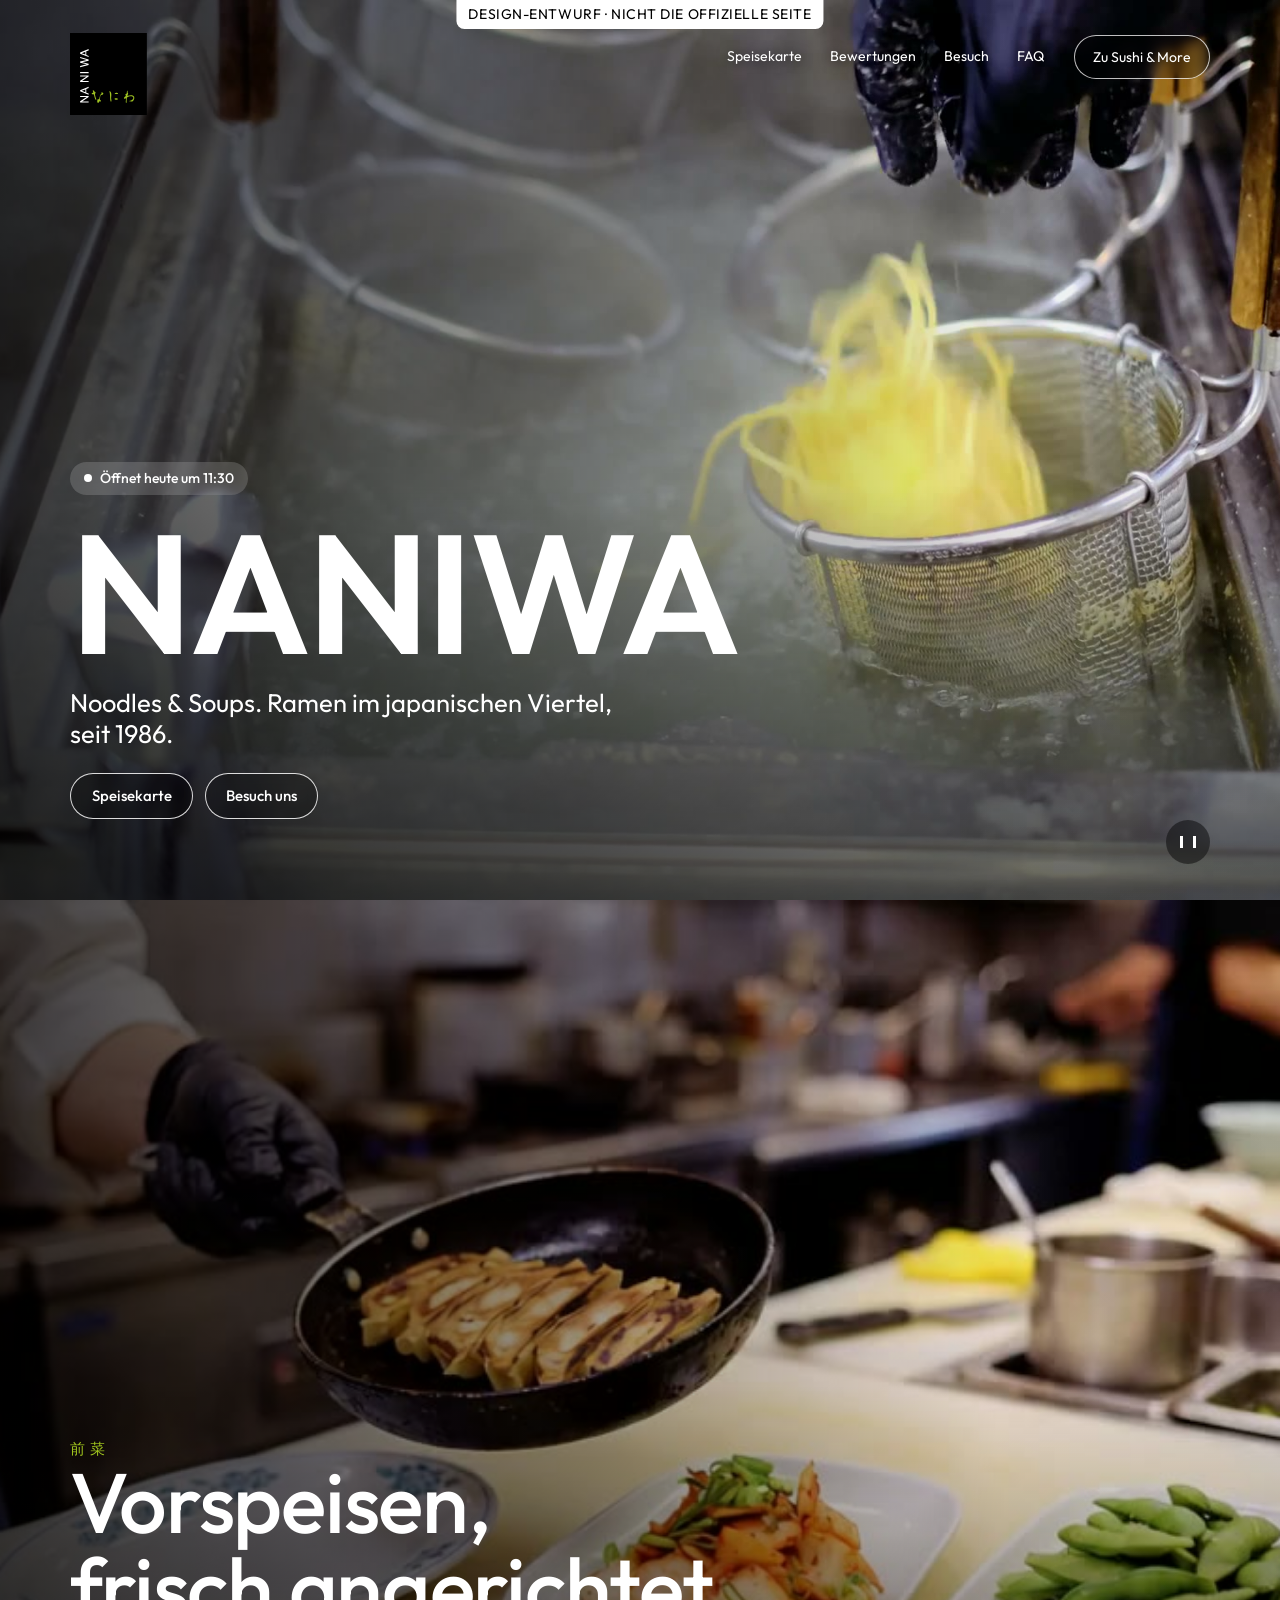
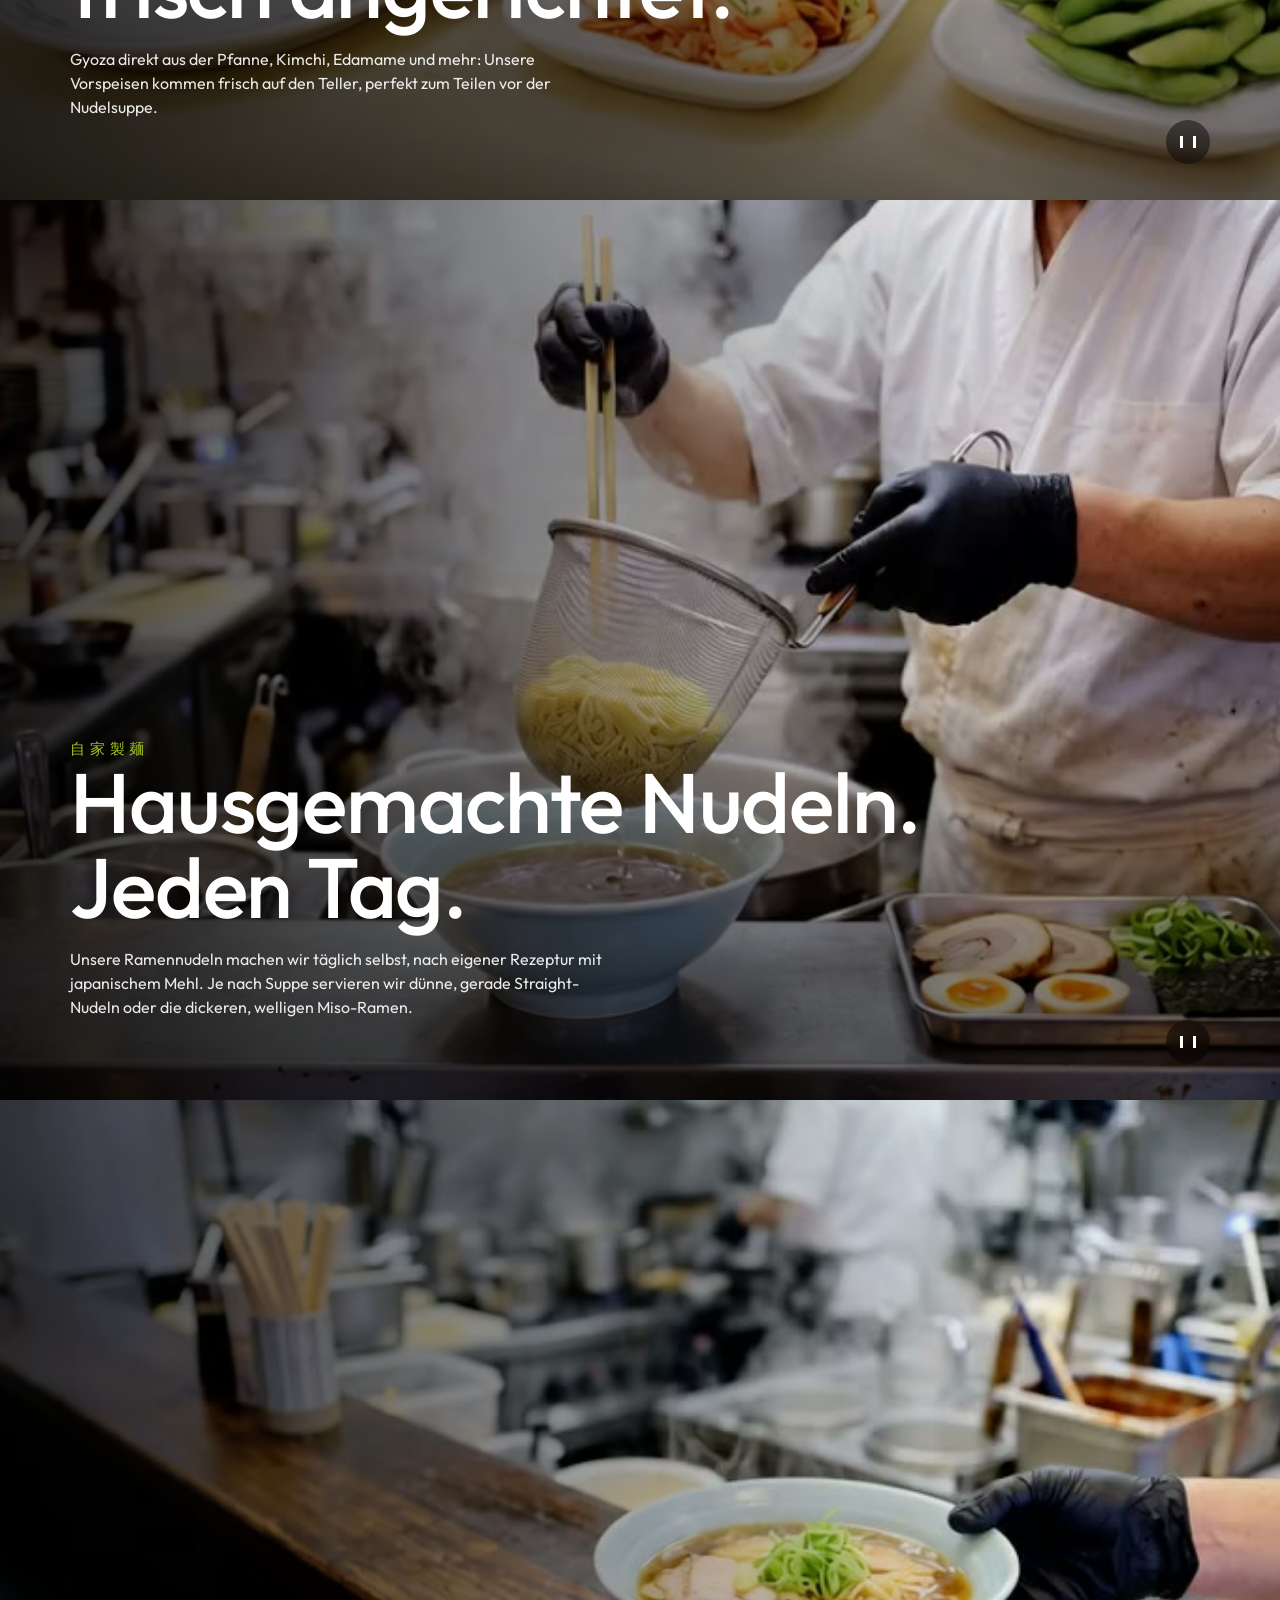
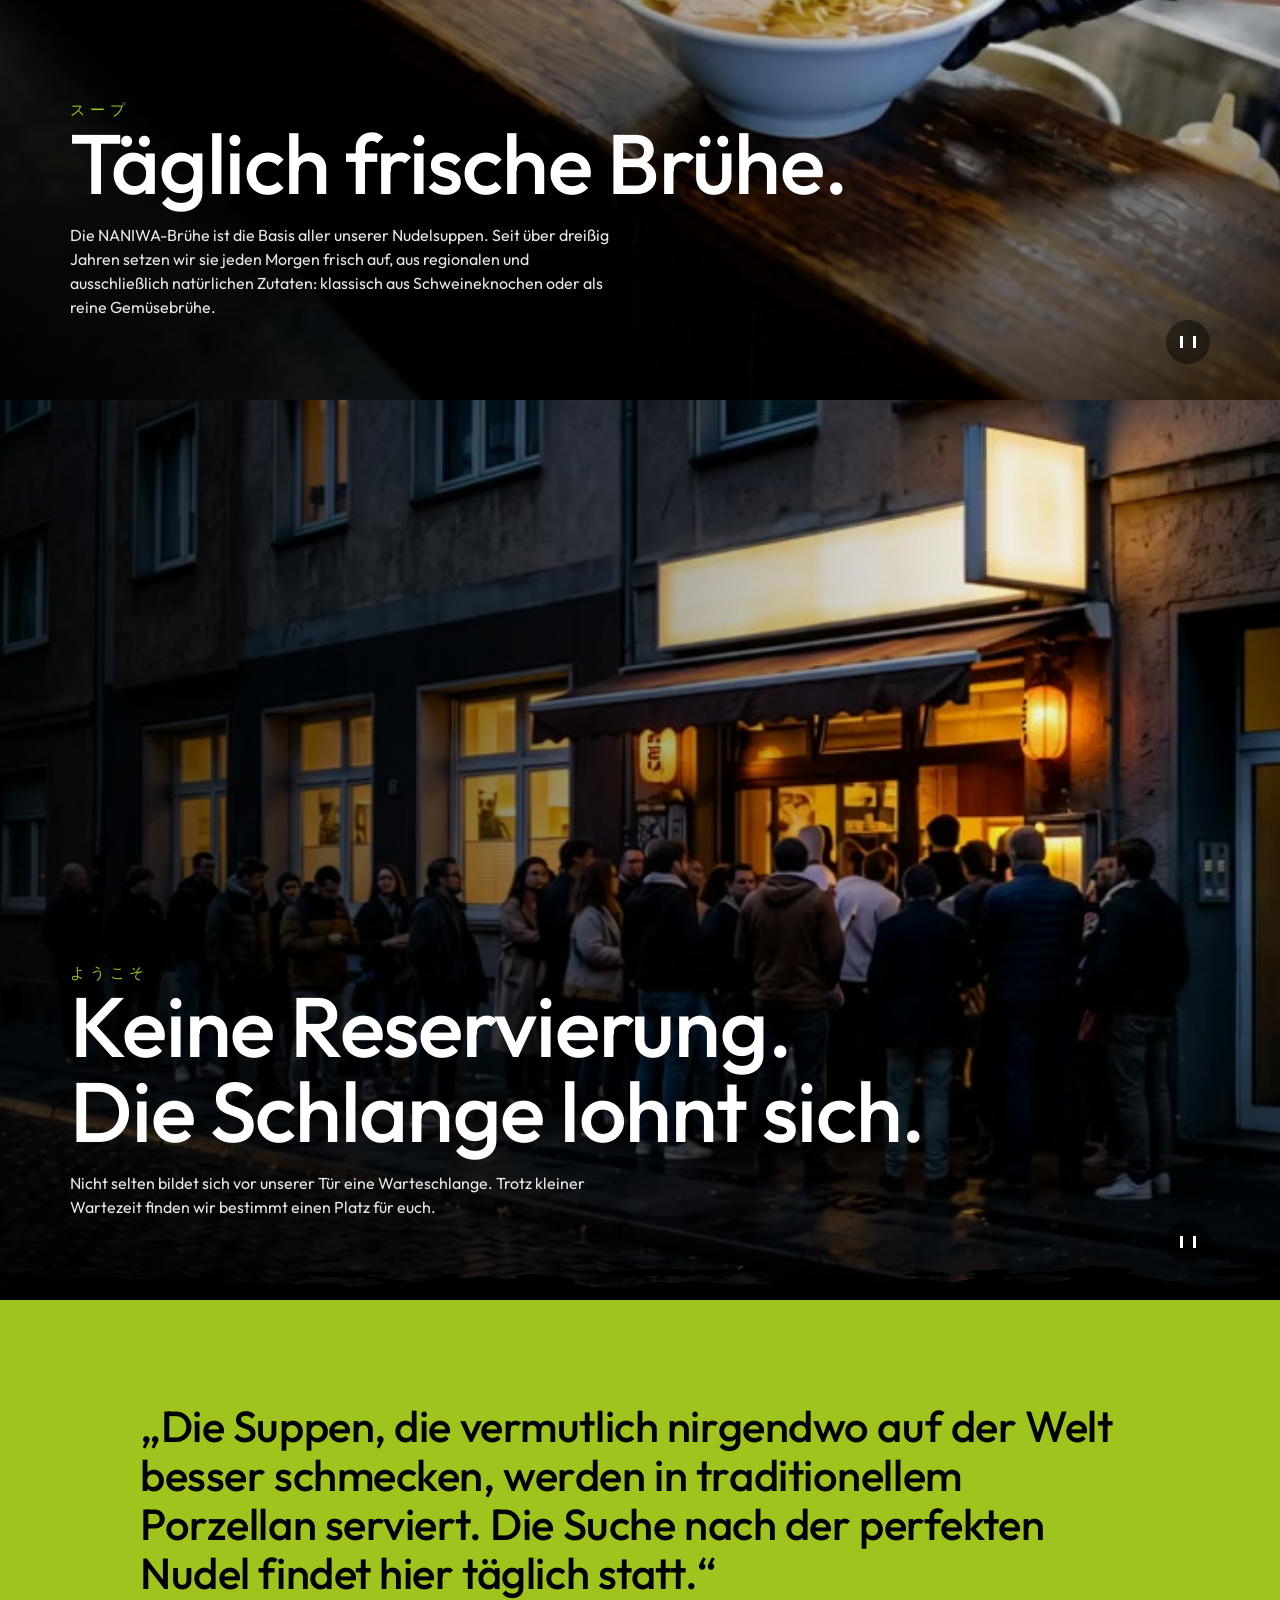
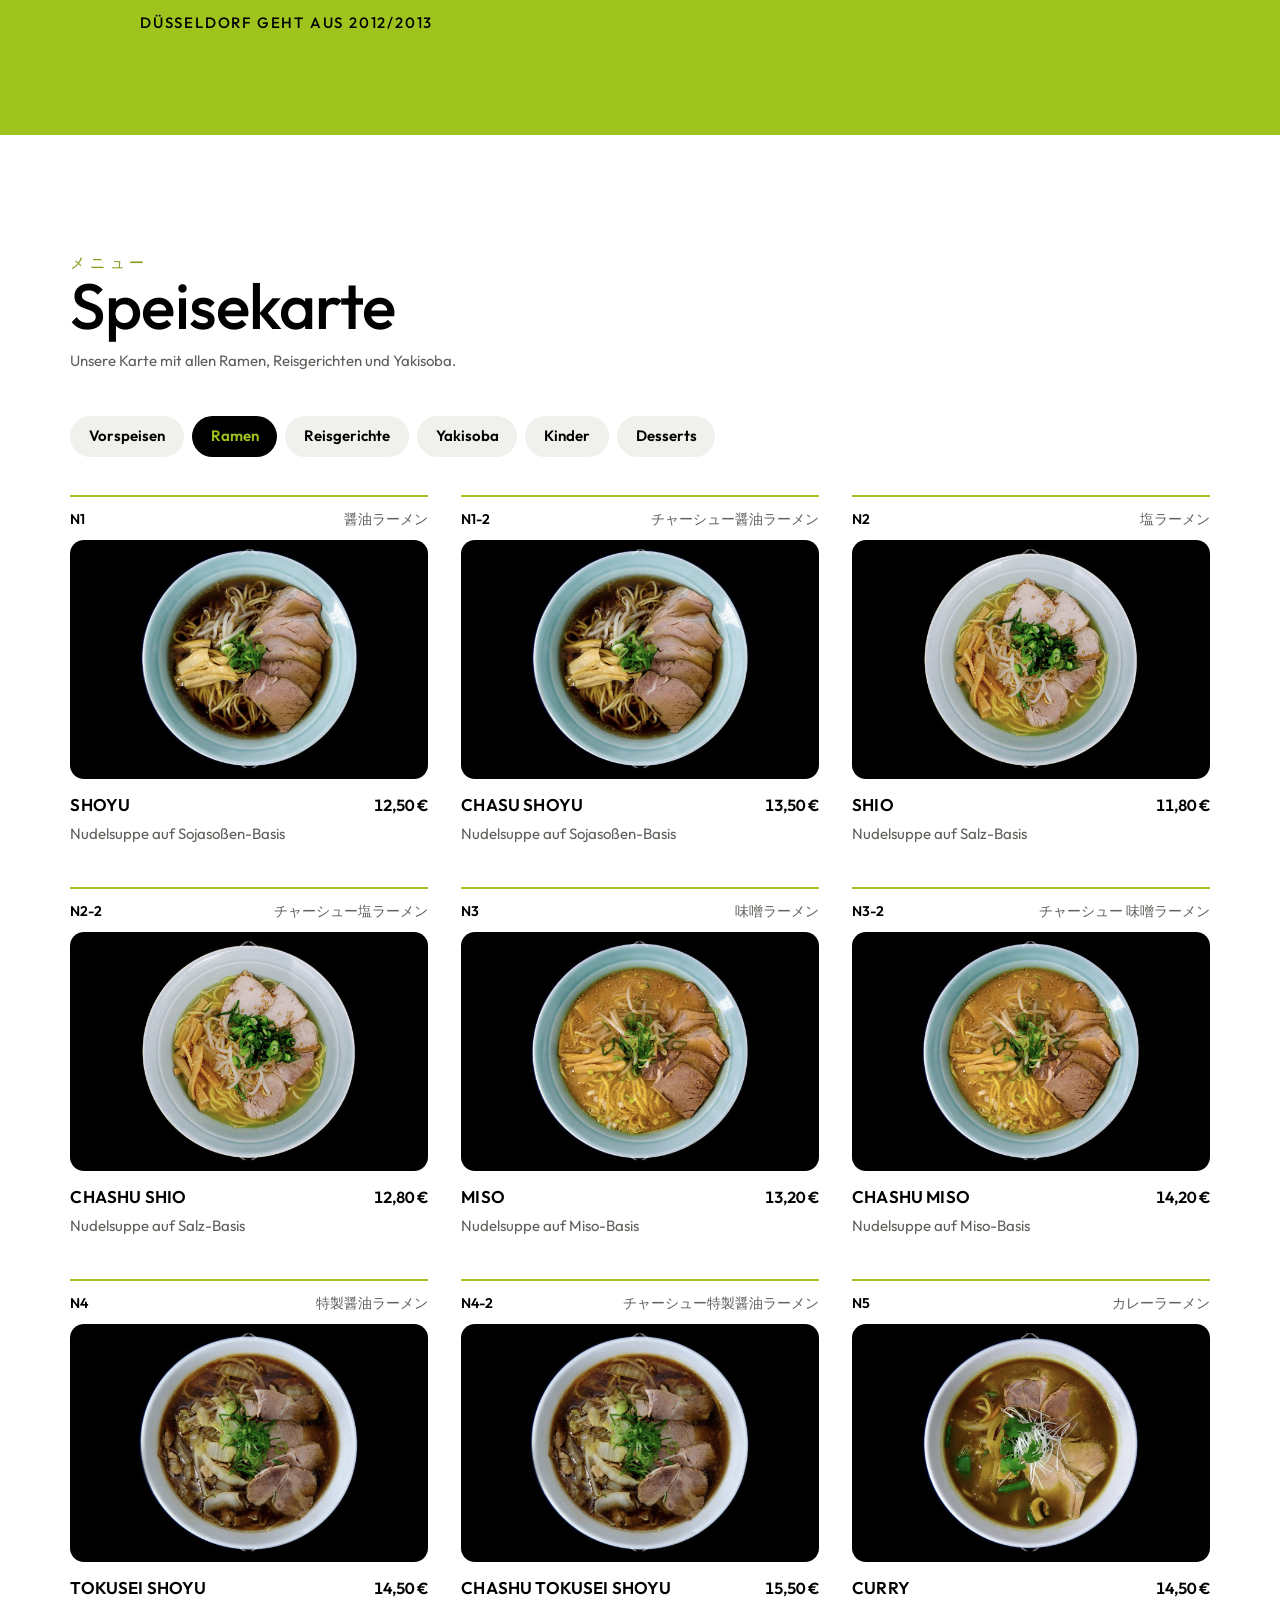
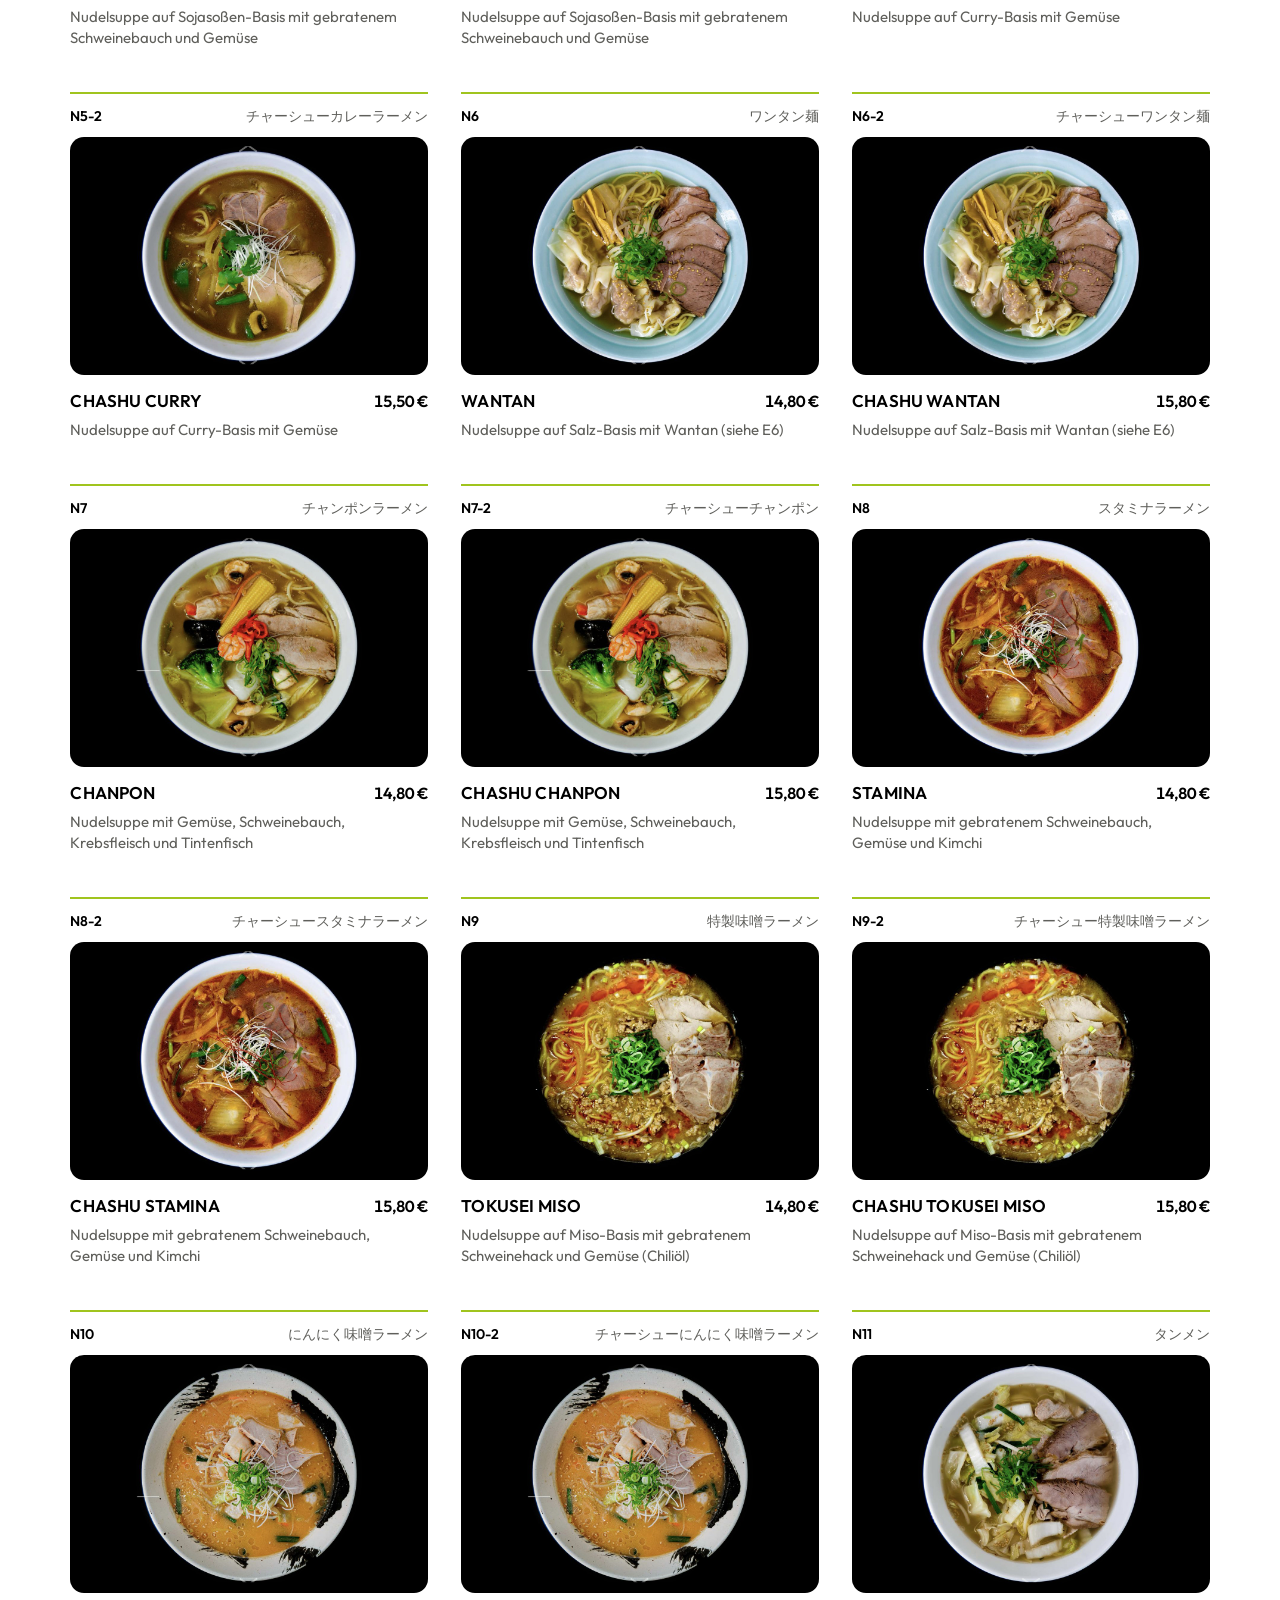
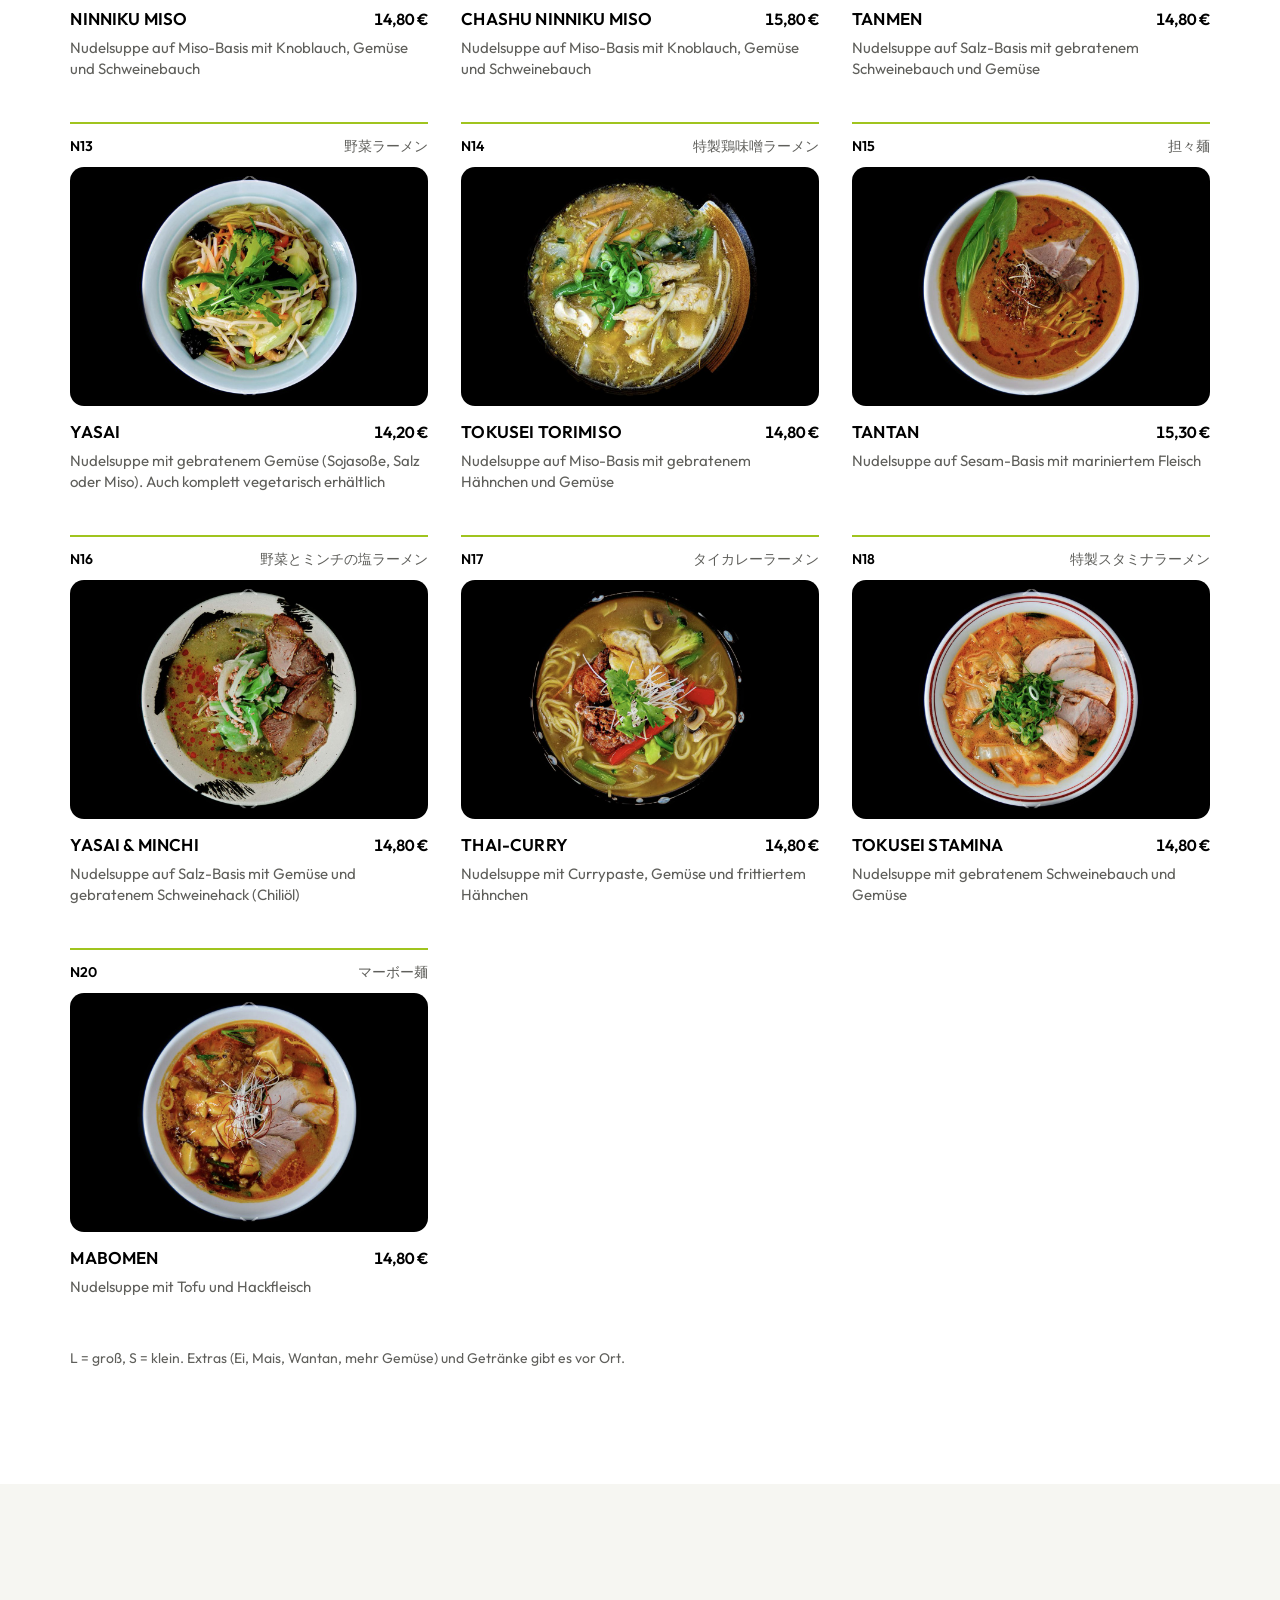
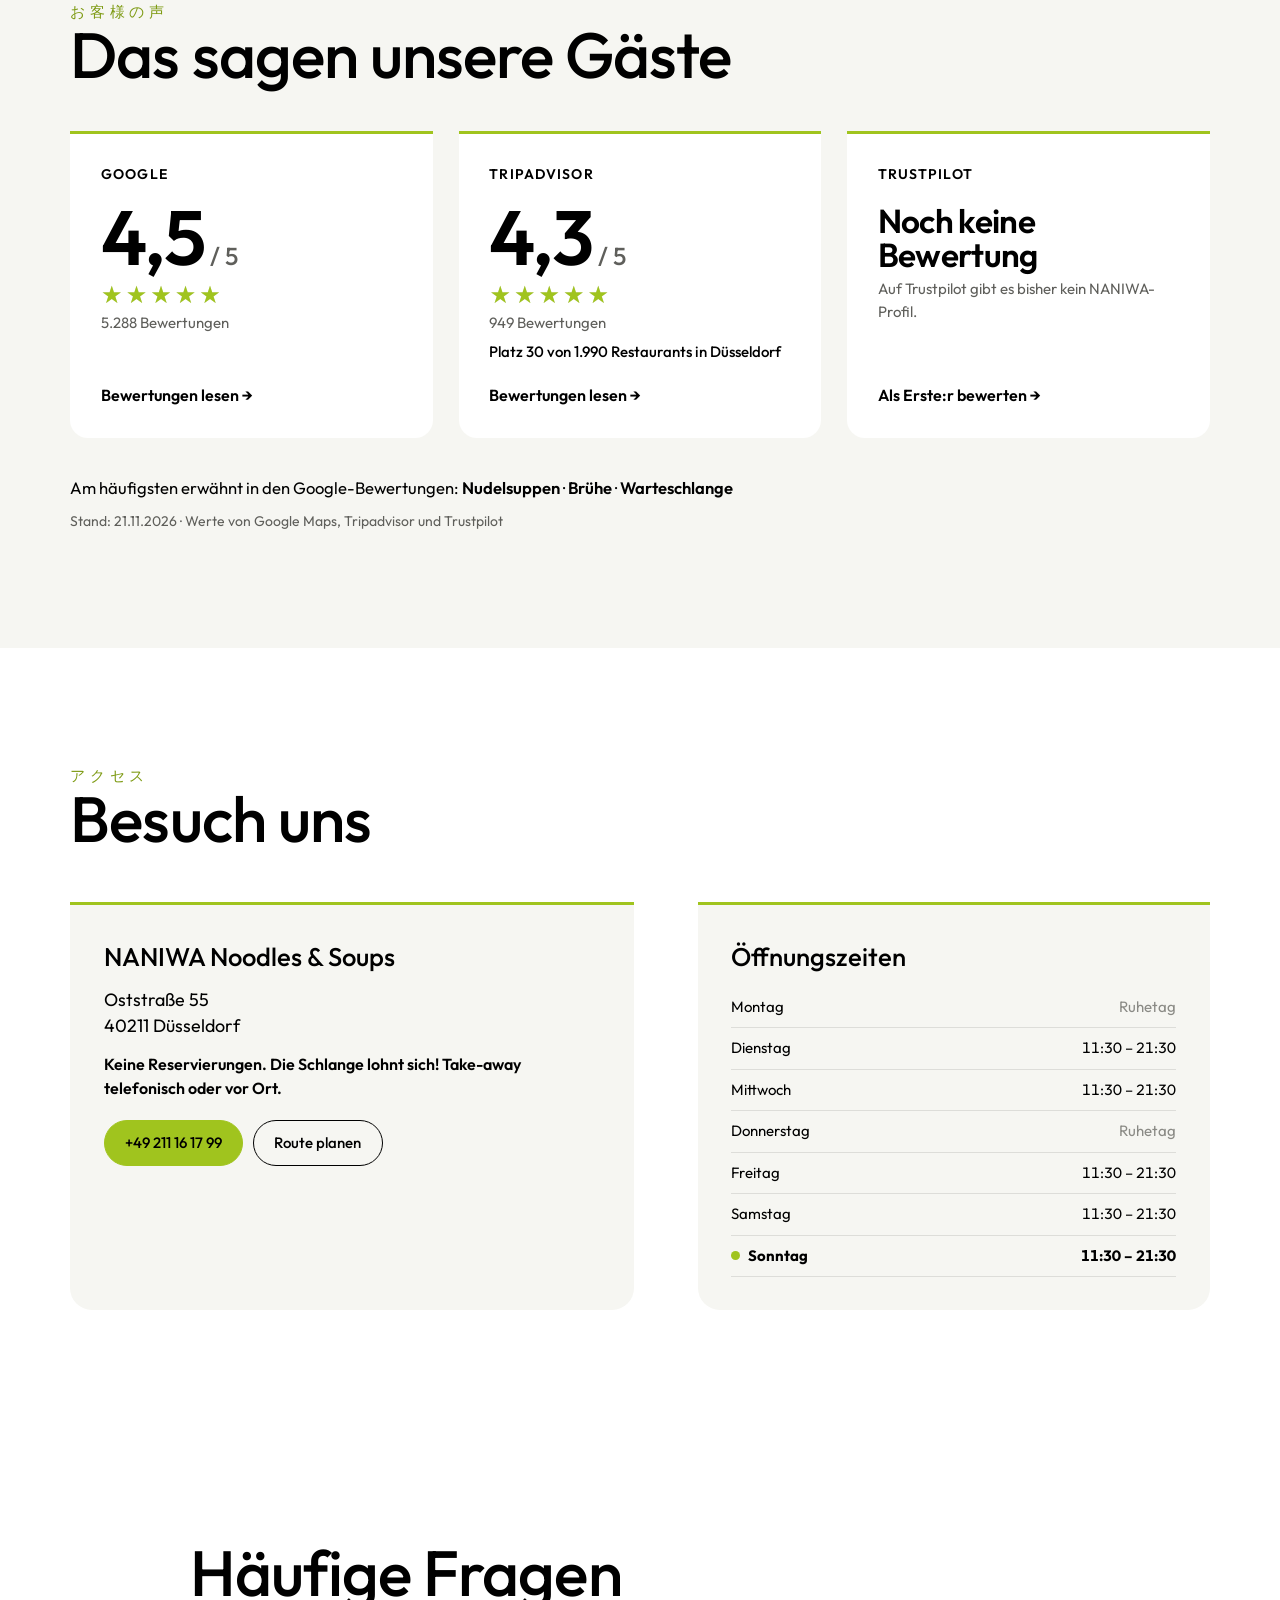
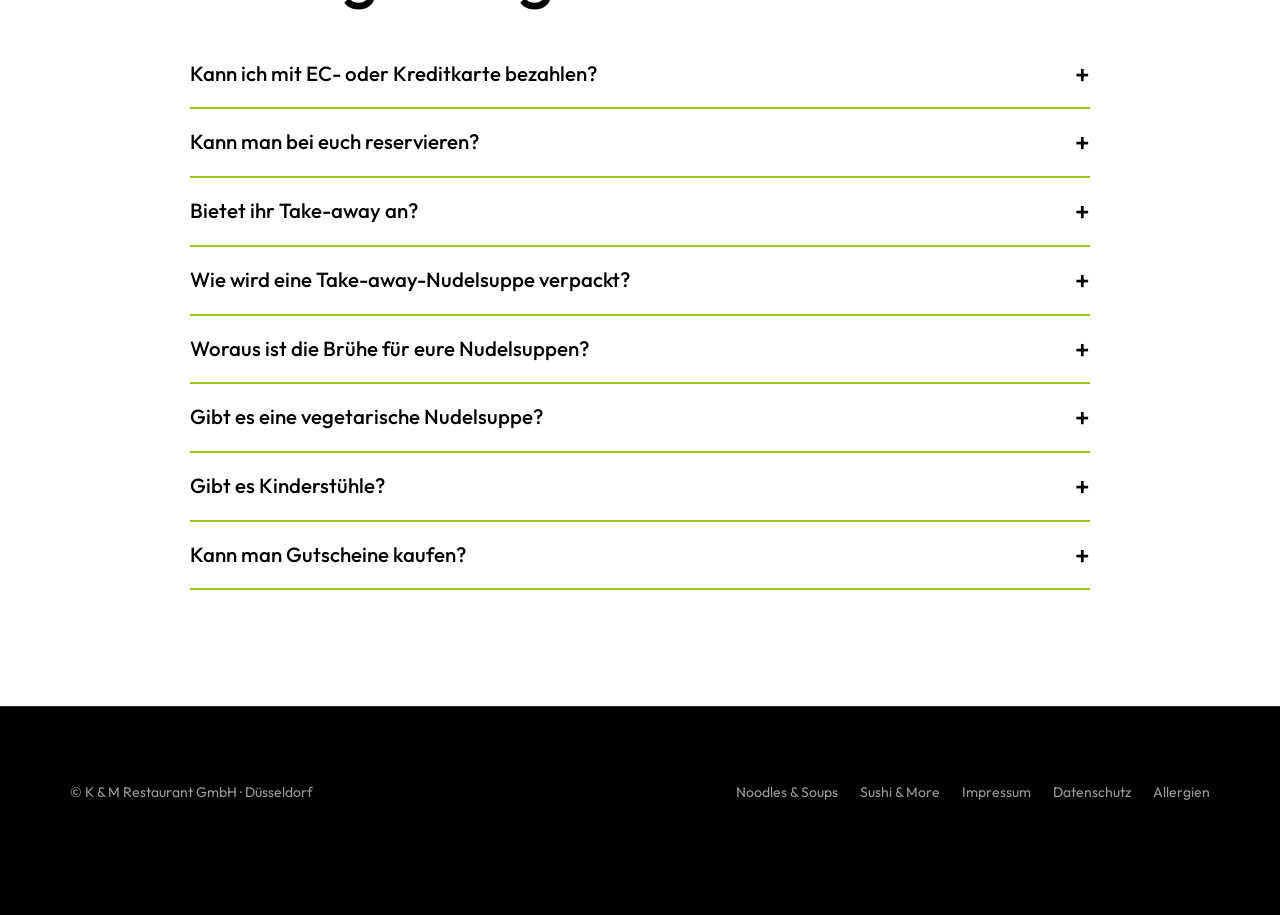
==== noodles/index.html @ 28404fde "Vorspeisen- und Schlangen-Entwurf eingebaut, V8 gestartet Co-Authored-By: Claude Opus 5.5 <noreply@a" ====
<!doctype html>
<html lang="de">
<head>
<meta charset="utf-8">
<meta name="viewport" content="width=device-width,initial-scale=1,viewport-fit=cover">
<title>NANIWA Noodles & Soups – Ramen in Düsseldorf</title>
<meta name="description" content="Hausgemachte Ramen seit 1986. Oststraße 55, Düsseldorf. Keine Reservierungen.">
<meta name="robots" content="noindex">
<meta name="theme-color" content="#000000">
<link rel="icon" href="../assets/img/naniwa-logo.svg">
<link rel="preconnect" href="https://fonts.googleapis.com">
<link rel="preconnect" href="https://fonts.gstatic.com" crossorigin>
<link href="https://fonts.googleapis.com/css2?family=Outfit:wght@400;500;600&display=swap" rel="stylesheet">
<link rel="stylesheet" href="../assets/style.css">
</head>
<body class="">
<svg width="0" height="0" style="position:absolute" aria-hidden="true"><filter id="brush" x="-5%" y="-40%" width="110%" height="180%"><feTurbulence type="fractalNoise" baseFrequency="0.012 0.09" numOctaves="3" seed="7"/><feDisplacementMap in="SourceGraphic" scale="46"/></filter></svg>
<div class="draft">Design-Entwurf · nicht die offizielle Seite</div>
<header class="top">
  <a class="logo" href="../" aria-label="NANIWA Startseite"><img src="../assets/img/naniwa-logo.svg" alt="NANIWA" width="200" height="213"></a>
  <nav class="nav" aria-label="Hauptnavigation"><a href="#karte">Speisekarte</a><a href="#bewertungen">Bewertungen</a><a href="#besuch">Besuch</a><a href="#faq">FAQ</a><a class="switch" href="../sushi/">Zu Sushi &amp; More</a></nav>
</header>
<main>
<section class="vsec ">
  <video data-bg muted loop playsinline preload="auto" autoplay poster="../assets/img/n-anrichten.jpg" src="../assets/video/n-anrichten.mp4"></video>
  <div class="txt rv"><span class="status" data-status="noodles"></span>
    <h1>NANIWA</h1>
    <p class="sub">Noodles &amp; Soups. Ramen im japanischen Viertel, seit 1986.</p>
    <div class="row"><a class="pill" href="#karte">Speisekarte</a><a class="pill" href="#besuch">Besuch uns</a></div></div>
  <button class="pause" type="button" aria-pressed="false" aria-label="Video anhalten"></button>
</section>
<section class="vsec ">
  <video data-bg muted loop playsinline preload="none" poster="../assets/img/n-vorspeisen.jpg" src="../assets/video/n-vorspeisen.mp4"></video>
  <div class="txt rv"><span class="jp" lang="ja">前菜</span>
    <h2>Vorspeisen,<br>frisch angerichtet.</h2>
    <p class="body">Gyoza direkt aus der Pfanne, Kimchi, Edamame und mehr: Unsere Vorspeisen kommen frisch auf den Teller, perfekt zum Teilen vor der Nudelsuppe.</p></div>
  <button class="pause" type="button" aria-pressed="false" aria-label="Video anhalten"></button>
</section>
<section class="vsec ">
  <video data-bg muted loop playsinline preload="none" poster="../assets/img/n-kueche.jpg" src="../assets/video/n-kueche.mp4"></video>
  <div class="txt rv"><span class="jp" lang="ja">自家製麺</span>
    <h2>Hausgemachte Nudeln.<br>Jeden Tag.</h2>
    <p class="body">Unsere Ramennudeln machen wir täglich selbst, nach eigener Rezeptur mit japanischem Mehl. Je nach Suppe servieren wir dünne, gerade Straight-Nudeln oder die dickeren, welligen Miso-Ramen.</p></div>
  <button class="pause" type="button" aria-pressed="false" aria-label="Video anhalten"></button>
</section>
<section class="vsec ">
  <video data-bg muted loop playsinline preload="none" poster="../assets/img/n-schale-v2.jpg" src="../assets/video/n-schale-v2.mp4"></video>
  <div class="txt rv"><span class="jp" lang="ja">スープ</span>
    <h2>Täglich frische Brühe.</h2>
    <p class="body">Die NANIWA-Brühe ist die Basis aller unserer Nudelsuppen. Seit über dreißig Jahren setzen wir sie jeden Morgen frisch auf, aus regionalen und ausschließlich natürlichen Zutaten: klassisch aus Schweineknochen oder als reine Gemüsebrühe.</p></div>
  <button class="pause" type="button" aria-pressed="false" aria-label="Video anhalten"></button>
</section>
<section class="vsec brush-bottom">
  <video data-bg muted loop playsinline preload="none" poster="../assets/img/n-schlange-v3.jpg" src="../assets/video/n-schlange-v3.mp4"></video>
  <div class="txt rv"><span class="jp" lang="ja">ようこそ</span>
    <h2>Keine Reservierung.<br>Die Schlange lohnt sich.</h2>
    <p class="body">Nicht selten bildet sich vor unserer Tür eine Warteschlange. Trotz kleiner Wartezeit finden wir bestimmt einen Platz für euch.</p></div>
  <button class="pause" type="button" aria-pressed="false" aria-label="Video anhalten"></button>
</section>
<section class="quote">
  <blockquote class="rv">„Die Suppen, die vermutlich nirgendwo auf der Welt besser schmecken, werden in traditionellem Porzellan serviert. Die Suche nach der perfekten Nudel findet hier täglich statt.“<cite>Düsseldorf geht aus 2012/2013</cite></blockquote>
</section>
<section class="menu" id="karte" data-menu="noodles">
  <div class="in">
    <span class="jp" lang="ja">メニュー</span>
    <h2>Speisekarte</h2>
    <p class="lead">Unsere Karte mit allen Ramen, Reisgerichten und Yakisoba.</p>
    <div class="cats" role="tablist" aria-label="Kategorien"></div>
    <div class="dishes"></div>
    <p class="note">L = groß, S = klein. Extras (Ei, Mais, Wantan, mehr Gemüse) und Getränke gibt es vor Ort.</p>
  </div>
</section>
<section class="reviews" id="bewertungen">
  <div class="in">
    <span class="jp" lang="ja">お客様の声</span>
    <h2>Das sagen unsere Gäste</h2>
    <div class="rgrid">
      <a class="rcard rv" href="https://www.google.com/maps/search/?api=1&query=Naniwa+Noodles+%26+Soups+Oststra%C3%9Fe+55+D%C3%BCsseldorf" target="_blank" rel="noopener">
        <span class="plat">Google</span>
        <span class="score">4,5<small> / 5</small></span>
        <span class="stars" style="--r:4.5" role="img" aria-label="4,5 von 5 Sternen"></span>
        <span class="cnt">5.288 Bewertungen</span>
        <span class="go">Bewertungen lesen →</span>
      </a>
      <a class="rcard rv" href="https://www.tripadvisor.de/Restaurant_Review-g187373-d3345259-Reviews-Naniwa_Noodles_Soups-Dusseldorf_North_Rhine_Westphalia.html" target="_blank" rel="noopener">
        <span class="plat">Tripadvisor</span>
        <span class="score">4,3<small> / 5</small></span>
        <span class="stars" style="--r:4.3" role="img" aria-label="4,3 von 5 Punkten"></span>
        <span class="cnt">949 Bewertungen</span><span class="rank">Platz 30 von 1.990 Restaurants in Düsseldorf</span>
        <span class="go">Bewertungen lesen →</span>
      </a>
      <a class="rcard leer rv" href="https://de.trustpilot.com/evaluate/naniwa.de" target="_blank" rel="noopener">
        <span class="plat">Trustpilot</span>
        <span class="score">Noch keine Bewertung</span>
        <span class="cnt">Auf Trustpilot gibt es bisher kein NANIWA-Profil.</span>
        <span class="go">Als Erste:r bewerten →</span>
      </a>
    </div>
    <p class="themes">Am häufigsten erwähnt in den Google-Bewertungen: <b>Nudelsuppen</b> · <b>Brühe</b> · <b>Warteschlange</b></p>
    <p class="stand">Stand: 21.11.2026 · Werte von Google Maps, Tripadvisor und Trustpilot</p>
  </div>
</section>
<section class="visit" id="besuch">
  <div class="in">
    <span class="jp" lang="ja">アクセス</span>
    <h2>Besuch uns</h2>
    <div class="grid">
      <div class="card rv">
        <h3>NANIWA Noodles &amp; Soups</h3>
        <address>Oststraße 55<br>40211 Düsseldorf</address>
        <p class="hint">Keine Reservierungen. Die Schlange lohnt sich! Take-away telefonisch oder vor Ort.</p>
        <div class="row">
          <a class="pill lime" href="tel:+49211161799">+49 211 16 17 99</a>
          <a class="pill" href="https://www.google.com/maps/dir/?api=1&destination=Naniwa+Noodles+%26+Soups+Oststra%C3%9Fe+55+40211+D%C3%BCsseldorf" target="_blank" rel="noopener">Route planen</a>
        </div>
      </div>
      <div class="card rv">
        <h3>Öffnungszeiten</h3>
        <table class="hours" data-shop="noodles"></table>
      </div>
    </div>
  </div>
</section>
<div class="bar"><a href="tel:+49211161799">Anrufen</a><a href="https://www.google.com/maps/dir/?api=1&destination=Naniwa+Noodles+%26+Soups+Oststra%C3%9Fe+55+40211+D%C3%BCsseldorf" target="_blank" rel="noopener">Route</a></div>
<section class="faq" id="faq">
  <div class="in">
    <h2>Häufige Fragen</h2>
    <details><summary>Kann ich mit EC- oder Kreditkarte bezahlen?</summary><p>Wir akzeptieren EC, Kreditkarten und Apple Pay. American Express können wir leider nicht annehmen.</p></details>
    <details><summary>Kann man bei euch reservieren?</summary><p>Leider nehmen wir keine Reservierungen an. Trotz kleiner Wartezeiten vor unserem Lokal finden wir bestimmt einen Platz für euch.</p></details>
    <details><summary>Bietet ihr Take-away an?</summary><p>Ja. Bestellt telefonisch unter 0211 16 17 99 oder direkt vor Ort zum Mitnehmen.</p></details>
    <details><summary>Wie wird eine Take-away-Nudelsuppe verpackt?</summary><p>Nudeln und Suppe verpacken wir getrennt voneinander. So haben die Nudeln beim Essen die perfekte Konsistenz.</p></details>
    <details><summary>Woraus ist die Brühe für eure Nudelsuppen?</summary><p>Unsere Ramen-Suppe besteht hauptsächlich aus Schwein und verschiedenem Gemüse.</p></details>
    <details><summary>Gibt es eine vegetarische Nudelsuppe?</summary><p>Ja, wir haben auch eine Nudelsuppe mit Gemüsebrühe.</p></details>
    <details><summary>Gibt es Kinderstühle?</summary><p>Wir haben einige Kinderstühle. Sprecht uns bitte vor Ort an.</p></details>
    <details><summary>Kann man Gutscheine kaufen?</summary><p>Nein, leider bieten wir keine Gutscheine an.</p></details>
  </div>
</section>
</main>
<footer>
  <span>© K &amp; M Restaurant GmbH · Düsseldorf</span>
  <nav aria-label="Fußnavigation">
    <a href="../noodles/">Noodles &amp; Soups</a><a href="../sushi/">Sushi &amp; More</a>
    <a href="https://naniwa.de/impressum">Impressum</a><a href="https://naniwa.de/datenschutzerklaerung">Datenschutz</a>
    <a href="https://sushi.naniwa.de/allergien">Allergien</a>
  </nav>
</footer>
<script src="../assets/menu-data.js"></script>
<script src="../assets/app.js"></script>
</body>
</html>
---- assets/style.css ----
:root{
  --black:#000; --ink:#0b0b0b; --white:#fff; --lime:#a0c41e; --cream:#f7e8df; --grey:#9a9a96;
  --pad:clamp(20px,5.5vw,84px);
  --display:"Outfit",system-ui,sans-serif;
}
*{box-sizing:border-box;margin:0;padding:0}
html{scroll-behavior:smooth;-webkit-text-size-adjust:100%}
section[id]{scroll-margin-top:24px}
body{background:var(--black);color:var(--white);font-family:var(--display);font-weight:400;line-height:1.5;overflow-x:hidden}
a{color:inherit;text-decoration:none}
img,video{display:block;max-width:100%}
button{font:inherit;color:inherit;background:none;border:0;cursor:pointer}
:focus-visible{outline:2px solid var(--lime);outline-offset:3px}

/* Entwurf-Hinweis */
.draft{position:fixed;z-index:60;top:0;left:50%;transform:translateX(-50%);background:var(--white);color:#000;font-size:14px;letter-spacing:.04em;text-transform:uppercase;padding:4px 12px;border-radius:0 0 8px 8px;white-space:nowrap}

/* Kopf */
.top{position:fixed;z-index:50;inset:0 0 auto 0;display:flex;align-items:flex-start;justify-content:space-between;padding:clamp(16px,2.6vw,36px) var(--pad);pointer-events:none}
.top>*{pointer-events:auto}
.logo img{width:clamp(54px,6vw,84px);height:auto}
.nav{display:flex;gap:clamp(14px,2.2vw,34px);align-items:center;font-size:clamp(14px,1.1vw,17px);padding-top:2px;text-shadow:0 1px 12px rgba(0,0,0,.7)}
.nav a{display:inline-flex;align-items:center;min-height:44px;padding:0;border-bottom:2px solid transparent;transition:border-color .2s}
.nav a:hover,.nav a[aria-current]{border-color:var(--lime)}
.nav .switch{border:1.5px solid rgba(255,255,255,.75);border-radius:999px;padding:0 18px;backdrop-filter:blur(6px);background:rgba(0,0,0,.25)}
.nav .switch:hover{background:var(--white);color:#000;border-color:var(--white)}
.nav a,.nav .switch{transition:color .25s,border-color .25s,background .25s}
.hell .nav{color:#000;text-shadow:none}
.hell .nav .switch{border-color:#000;background:rgba(255,255,255,.85)}
.hell .nav .switch:hover{background:#000;color:#fff;border-color:#000}

/* Pillen */
.pill{display:inline-flex;align-items:center;gap:8px;border-radius:999px;padding:.72em 1.35em;font-size:clamp(15px,1.15vw,18px);font-weight:500;border:1.5px solid rgba(255,255,255,.85);background:rgba(0,0,0,.28);backdrop-filter:blur(6px);transition:background .2s,color .2s,border-color .2s,transform .2s}
.pill:hover{background:var(--white);color:#000;border-color:var(--white)}
.pill.lime{background:var(--lime);border-color:var(--lime);color:#000}
.pill.lime:hover{background:var(--white);border-color:var(--white)}
.status{display:inline-flex;align-items:center;gap:8px;border-radius:999px;padding:.42em 1em;font-size:clamp(14px,1vw,15px);font-weight:500;background:var(--lime);color:#000}
.status.zu{background:rgba(255,255,255,.16);color:var(--white);backdrop-filter:blur(6px)}
.status::before{content:"";width:8px;height:8px;border-radius:50%;background:currentColor}

/* Video-Sektion */
.vsec{position:relative;min-height:100svh;display:flex;align-items:flex-end;padding:clamp(110px,14vh,170px) var(--pad) clamp(56px,9vh,104px);overflow:hidden;isolation:isolate}
.vsec video,.vsec .still{position:absolute;inset:0;width:100%;height:100%;object-fit:cover;z-index:-2}
.vsec::before{content:"";position:absolute;inset:0;z-index:-1;background:linear-gradient(90deg,rgba(0,0,0,.72) 0%,rgba(0,0,0,.38) 46%,rgba(0,0,0,.05) 78%),linear-gradient(0deg,rgba(0,0,0,.6) 0%,rgba(0,0,0,0) 46%)}
.vsec .txt{max-width:min(900px,92%)}
.vsec h1{font-size:clamp(64px,13.2vw,220px);font-weight:600;line-height:.88;letter-spacing:-.02em;margin:.14em 0 .12em}
.vsec h2{font-size:clamp(40px,6.6vw,112px);font-weight:500;line-height:1;letter-spacing:-.015em}
.vsec p.sub{font-size:clamp(18px,2vw,30px);line-height:1.22;max-width:22em;margin-top:.5em}
.vsec p.body{font-size:clamp(16px,1.25vw,20px);max-width:34em;margin-top:1.1em;color:rgba(255,255,255,.9)}
.vsec .row{display:flex;flex-wrap:wrap;gap:12px;margin-top:clamp(18px,2.6vh,30px)}
.jp{font-size:clamp(14px,1.2vw,19px);letter-spacing:.3em;color:var(--lime);font-weight:500}
.pause{position:absolute;right:var(--pad);bottom:clamp(22px,4vh,40px);width:44px;height:44px;border-radius:50%;background:rgba(0,0,0,.45);backdrop-filter:blur(6px);display:grid;place-items:center}
.pause::before{content:"";width:10px;height:12px;border-left:3px solid #fff;border-right:3px solid #fff}
.pause[aria-pressed=true]::before{width:0;height:0;border:7px solid transparent;border-left:11px solid #fff;border-right:0;margin-left:3px}
.brush-top::after,.brush-bottom::after{content:"";position:absolute;left:-2%;right:-2%;height:clamp(26px,5vw,70px);background:var(--black);z-index:0;filter:url(#brush)}
.brush-bottom::after{bottom:clamp(-44px,-3.2vw,-18px)}
.brush-top::after{top:clamp(-44px,-3.2vw,-18px)}

/* Startseite: Auswahl */
.choose{position:relative;min-height:100svh;display:grid;grid-template-columns:1fr 1fr;isolation:isolate}
.choose .side{position:relative;display:flex;flex-direction:column;justify-content:flex-end;padding:clamp(120px,16vh,180px) clamp(20px,4vw,64px) clamp(40px,8vh,90px);overflow:hidden;min-height:100svh;transition:flex .5s}
.choose .side video{position:absolute;inset:0;width:100%;height:100%;object-fit:cover;z-index:-2;transform:scale(1.02);transition:transform 1.2s cubic-bezier(.2,.7,.2,1),filter .5s}
.choose .side::before{content:"";position:absolute;inset:0;z-index:-1;background:linear-gradient(0deg,rgba(0,0,0,.82) 0%,rgba(0,0,0,.2) 55%,rgba(0,0,0,.45) 100%);transition:background .4s}
.choose .side:hover video,.choose .side:focus-visible video{transform:scale(1.08)}
.choose:hover .side:not(:hover) video{filter:brightness(.55) saturate(.7)}
.choose .side h2{font-size:clamp(38px,5.4vw,96px);font-weight:600;line-height:.95;letter-spacing:-.015em;margin:.25em 0 .2em}
.choose .side p{font-size:clamp(15px,1.25vw,20px);max-width:24em;color:rgba(255,255,255,.9)}
.choose .side .row{display:flex;flex-wrap:wrap;gap:10px;align-items:center;margin-top:20px}
.choose .side+.side{border-left:1px solid rgba(255,255,255,.14)}
.brandline{position:absolute;z-index:5;top:clamp(92px,13vh,150px);left:0;right:0;text-align:center;pointer-events:none;padding:0 16px}
.brandline h1{font-size:clamp(46px,9.5vw,168px);font-weight:600;letter-spacing:-.02em;line-height:.9;text-shadow:0 2px 40px rgba(0,0,0,.55)}
.brandline p{font-size:clamp(15px,1.5vw,24px);margin-top:.5em;text-shadow:0 1px 16px rgba(0,0,0,.8)}

/* Helle Inhaltsbereiche in der NANIWA-CI: Weiß, Schwarz, Limette */
.menu,.visit,.faq,.reviews{position:relative;background:var(--white);color:#000;padding:clamp(70px,9vw,140px) var(--pad)}
.menu .jp,.visit .jp,.faq .jp,.reviews .jp{color:#7d9a12}
.menu h2,.visit h2,.faq h2,.reviews h2{font-size:clamp(36px,5vw,84px);font-weight:500;letter-spacing:-.015em;line-height:1}
.lead{color:#5f5f5b;margin-top:12px;font-size:clamp(15px,1.15vw,18px);max-width:40em}

/* Speisekarte: große Fotokarten wie auf naniwa.de */
.menu .in{max-width:1280px;margin:0 auto}
.cats{display:flex;flex-wrap:wrap;gap:8px;margin:clamp(26px,3.4vw,44px) 0 clamp(26px,3vw,40px)}
.cats button{border-radius:999px;padding:.62em 1.25em;font-size:15px;font-weight:600;background:#f0f0ec;color:#000;transition:background .2s,color .2s}
.cats button:hover{background:#e2e2dc}
.cats button[aria-selected=true]{background:#000;color:var(--lime)}
.dishes{display:grid;grid-template-columns:repeat(auto-fill,minmax(min(100%,320px),1fr));gap:clamp(30px,3.4vw,52px) clamp(20px,2.6vw,40px)}
.dish{border-top:2px solid var(--lime);padding-top:12px;display:flex;flex-direction:column}
.dish .tp{display:flex;justify-content:space-between;gap:12px;font-size:14px;font-weight:600;margin-bottom:10px}
.dish .tp small{font-size:14px}
.dish .tp span{font-weight:400;color:#5f5f5b}
.dish .ph{width:100%;height:auto;aspect-ratio:3/2;object-fit:cover;border-radius:14px;background:#000;cursor:zoom-in;transition:transform .35s cubic-bezier(.2,.7,.2,1),box-shadow .35s}
.dish .ph:hover{transform:translateY(-3px);box-shadow:0 14px 34px rgba(0,0,0,.18)}
.dish .rw{display:flex;justify-content:space-between;align-items:baseline;gap:14px;margin-top:14px}
.dish .nm{font-size:clamp(17px,1.25vw,20px);font-weight:600;line-height:1.2;letter-spacing:.01em}
.dish .pr{white-space:nowrap;font-weight:600;font-variant-numeric:tabular-nums;font-size:clamp(16px,1.2vw,19px)}
.dish .ds{color:#5f5f5b;font-size:15px;line-height:1.4;margin-top:6px}
.menu .note{color:#5f5f5b;font-size:14px;margin-top:clamp(30px,4vw,56px)}
.zoom{position:fixed;inset:0;z-index:90;background:rgba(0,0,0,.92);display:none;place-items:center;padding:24px;cursor:zoom-out}
.zoom.on{display:grid}
.zoom img{max-width:min(94vw,1200px);max-height:80vh;border-radius:18px}
.zoom p{position:absolute;bottom:28px;left:0;right:0;text-align:center;font-size:18px;font-weight:500;color:#fff}

/* Bewertungen */
.reviews{background:#f6f6f2}
.reviews .in{max-width:1280px;margin:0 auto}
.rgrid{display:grid;grid-template-columns:repeat(auto-fit,minmax(min(100%,280px),1fr));gap:clamp(16px,2vw,28px);margin-top:clamp(28px,3.4vw,48px)}
.rcard{display:flex;flex-direction:column;gap:6px;background:#fff;border-top:3px solid var(--lime);border-radius:0 0 18px 18px;padding:clamp(22px,2.4vw,34px);transition:transform .25s,box-shadow .25s}
.rcard:hover{transform:translateY(-3px);box-shadow:0 14px 34px rgba(0,0,0,.1)}
.rcard .plat{font-size:14px;font-weight:600;letter-spacing:.08em;text-transform:uppercase}
.rcard .score{font-size:clamp(54px,6vw,88px);font-weight:600;line-height:1;letter-spacing:-.02em;margin-top:8px}
.rcard .score small{font-size:.32em;font-weight:500;color:#5f5f5b;letter-spacing:0}
.stars{--r:5;position:relative;display:inline-block;font-size:24px;letter-spacing:3px;line-height:1;color:#dcdcd5}
.stars::before{content:"★★★★★"}
.stars::after{content:"★★★★★";position:absolute;left:0;top:0;width:calc(var(--r)/5*100%);overflow:hidden;color:var(--lime);white-space:nowrap}
.rcard .cnt{color:#5f5f5b;font-size:15px}
.rcard .rank{font-size:15px;font-weight:500}
.rcard .go{margin-top:auto;padding-top:14px;font-weight:600}
.rcard.leer .score{font-size:clamp(28px,2.6vw,38px);margin-top:14px}
.reviews .themes{margin-top:clamp(24px,3vw,40px);font-size:clamp(16px,1.3vw,20px)}
.reviews .themes b{font-weight:600}
.reviews .stand{color:#5f5f5b;font-size:14px;margin-top:10px}

/* Besuch */
.visit .grid{display:grid;grid-template-columns:1.1fr 1fr;gap:clamp(28px,5vw,80px);max-width:1280px;margin:clamp(26px,4vw,56px) auto 0}
.visit .in{max-width:1280px;margin:0 auto}
.card{border-top:3px solid var(--lime);border-radius:0 0 22px 22px;padding:clamp(22px,2.6vw,38px);background:#f6f6f2}
.card h3{font-size:clamp(22px,2vw,30px);font-weight:500;margin-bottom:10px}
.card address{font-style:normal;font-size:clamp(17px,1.4vw,21px)}
.card .row{display:flex;flex-wrap:wrap;gap:10px;margin-top:20px}
.card .hint{margin-top:12px;font-weight:600}
.visit .pill{border-color:#000;background:transparent;color:#000;backdrop-filter:none}
.visit .pill:hover{background:#000;color:#fff;border-color:#000}
.visit .pill.lime{background:var(--lime);border-color:var(--lime);color:#000}
.visit .pill.lime:hover{background:#000;color:var(--lime);border-color:#000}
table.hours{width:100%;border-collapse:collapse;font-size:clamp(15px,1.15vw,18px);font-variant-numeric:tabular-nums}
table.hours td{padding:9px 0;border-bottom:1px solid rgba(0,0,0,.1)}
table.hours td:last-child{text-align:right;padding-left:14px}
table.hours tr.heute td{font-weight:700}
table.hours tr.heute td:first-child::before{content:"";display:inline-block;width:9px;height:9px;border-radius:50%;background:var(--lime);margin-right:8px;vertical-align:1px}
table.hours tr.ruhe td:last-child{color:#8a8a85}

/* FAQ */
.faq .in{max-width:900px;margin:0 auto}
.faq details{border-bottom:2px solid var(--lime);padding:6px 0}
.faq summary{cursor:pointer;padding:12px 0;align-items:center;min-height:48px;font-size:clamp(18px,1.6vw,24px);font-weight:500;list-style:none;display:flex;justify-content:space-between;gap:16px}
.faq summary::-webkit-details-marker{display:none}
.faq summary::after{content:"+";font-size:1.3em;line-height:1;transition:transform .2s}
.faq details[open] summary::after{transform:rotate(45deg)}
.faq details p{margin-top:10px;max-width:42em;font-size:clamp(16px,1.2vw,18px);color:#333}
.faq h2{margin-bottom:clamp(18px,3vw,36px)}

/* Zitat: Limette */
.quote{background:var(--lime);color:#000;padding:clamp(60px,8vw,120px) var(--pad);position:relative}
.quote blockquote{max-width:1000px;margin:0 auto;font-size:clamp(24px,3.4vw,54px);line-height:1.12;font-weight:500;letter-spacing:-.01em}
.quote cite{display:block;margin-top:18px;font-style:normal;font-size:15px;letter-spacing:.12em;text-transform:uppercase}

/* Fuß */
footer{background:var(--black);padding:clamp(40px,5vw,70px) var(--pad) clamp(100px,10vw,70px);border-top:1px solid rgba(255,255,255,.14);display:flex;flex-wrap:wrap;gap:20px 40px;justify-content:space-between;align-items:center;color:var(--grey);font-size:14px}
footer nav{display:flex;flex-wrap:wrap;gap:0 22px}
footer nav a{display:inline-flex;align-items:center;min-height:44px}
footer a:hover{color:var(--white)}

/* Handy-Leiste */
.bar{display:none}

/* Einblenden */
.rv{opacity:0;transform:translateY(22px);transition:opacity .8s cubic-bezier(.2,.7,.2,1),transform .8s cubic-bezier(.2,.7,.2,1)}
.rv.vis{opacity:1;transform:none}

@media (max-width:820px){
  .nav a:not(.switch){display:none}
  .home .nav{display:none}
  .nav .switch{font-size:14px;padding:12px 16px}
  .draft{position:absolute;left:0;right:0;transform:none;border-radius:0;text-align:center;font-size:14px;text-transform:none;letter-spacing:0;padding:5px 12px;white-space:normal}
  .top{padding-top:44px}
  .choose{grid-template-columns:1fr}
  .choose .side{min-height:50svh;padding-top:40px;padding-bottom:34px}
  .choose .side:first-child{padding-top:230px;min-height:58svh}
  .choose .side+.side{border-left:0;border-top:1px solid rgba(255,255,255,.14);padding-bottom:110px}
  .brandline{top:96px}
  .visit .grid{grid-template-columns:1fr}
  .vsec::before{background:linear-gradient(0deg,rgba(0,0,0,.82) 0%,rgba(0,0,0,.25) 60%,rgba(0,0,0,.35) 100%)}
  .vsec{padding-bottom:120px}
  .pause{bottom:96px}
  .bar{display:grid;grid-template-columns:1fr 1fr;gap:10px;position:fixed;z-index:55;left:0;right:0;bottom:0;padding:12px 16px calc(12px + env(safe-area-inset-bottom));background:linear-gradient(0deg,rgba(0,0,0,.92),rgba(0,0,0,0))}
  .bar a{justify-content:center;text-align:center;background:var(--lime);color:#000;border-radius:999px;padding:.85em 1em;font-weight:600}
}
@media (prefers-reduced-motion:reduce){
  html{scroll-behavior:auto}
  .rv{opacity:1;transform:none;transition:none}
  .choose .side video{transition:none}
}
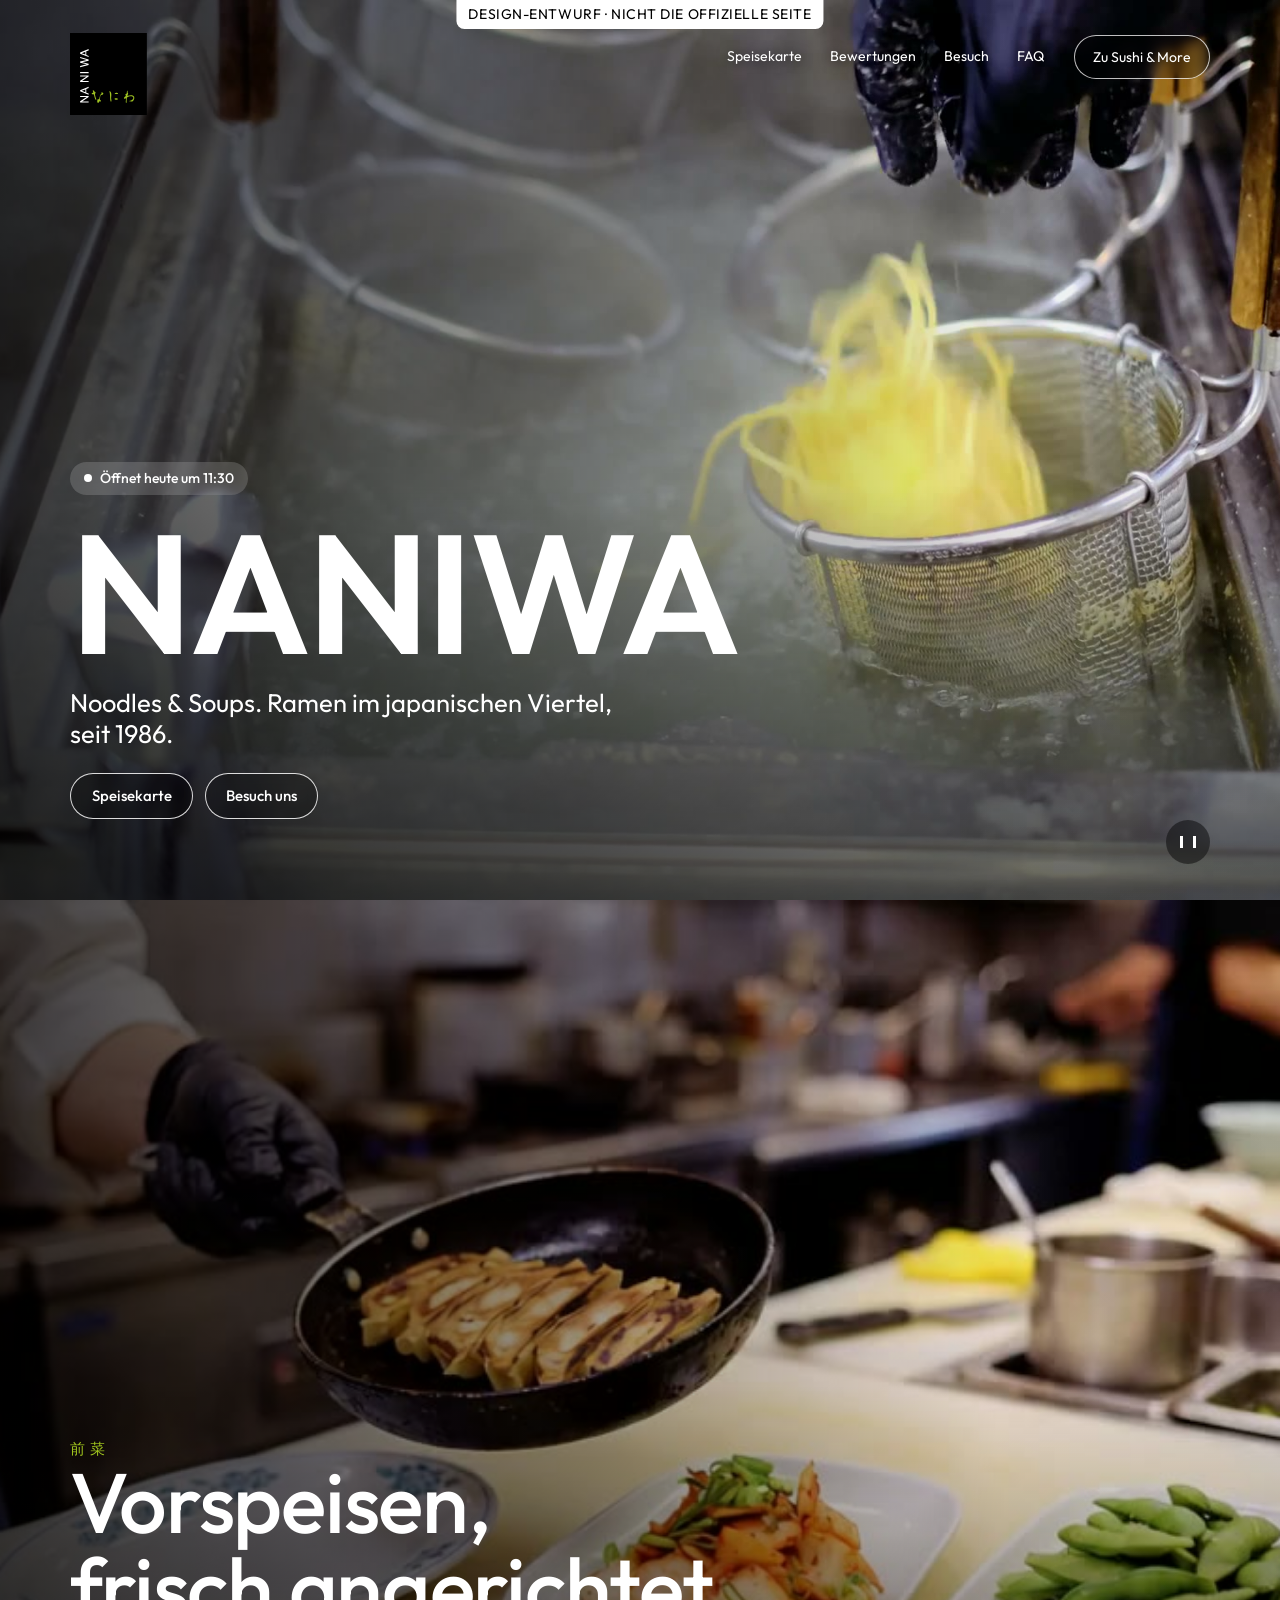
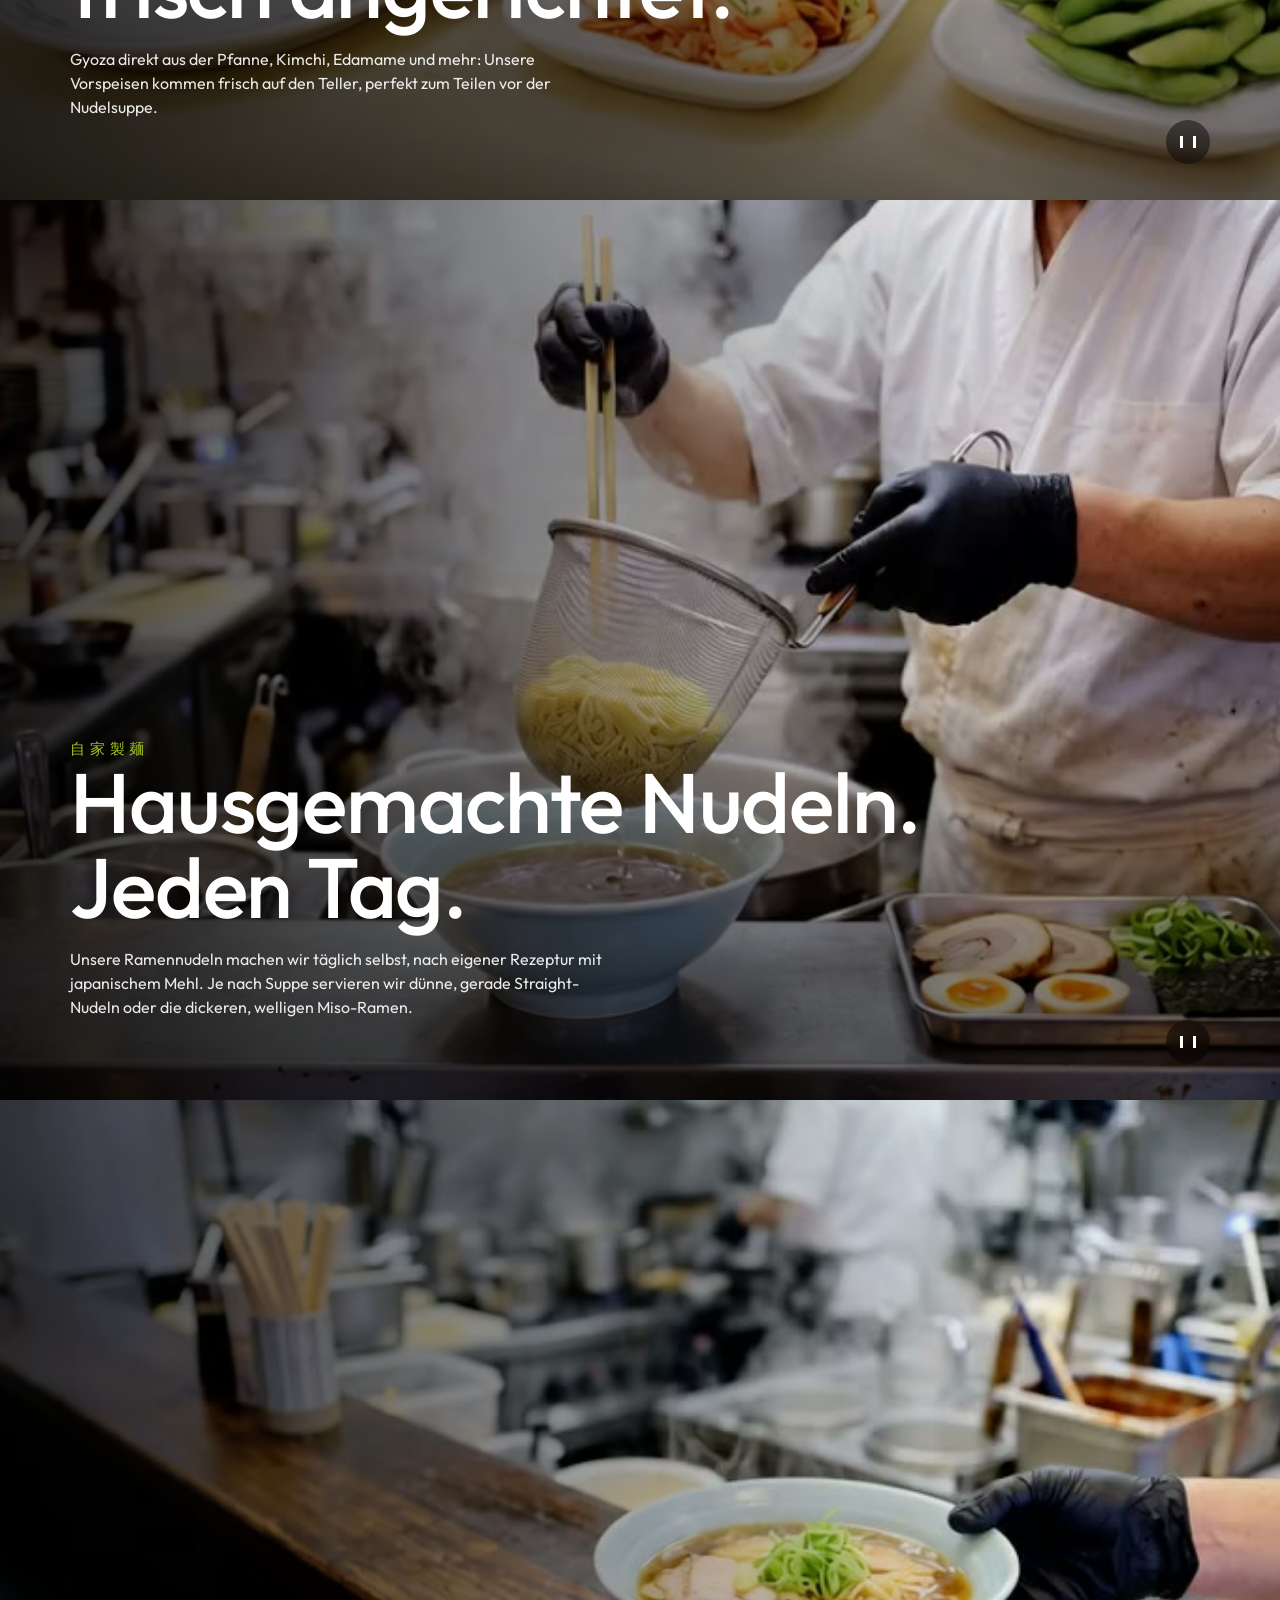
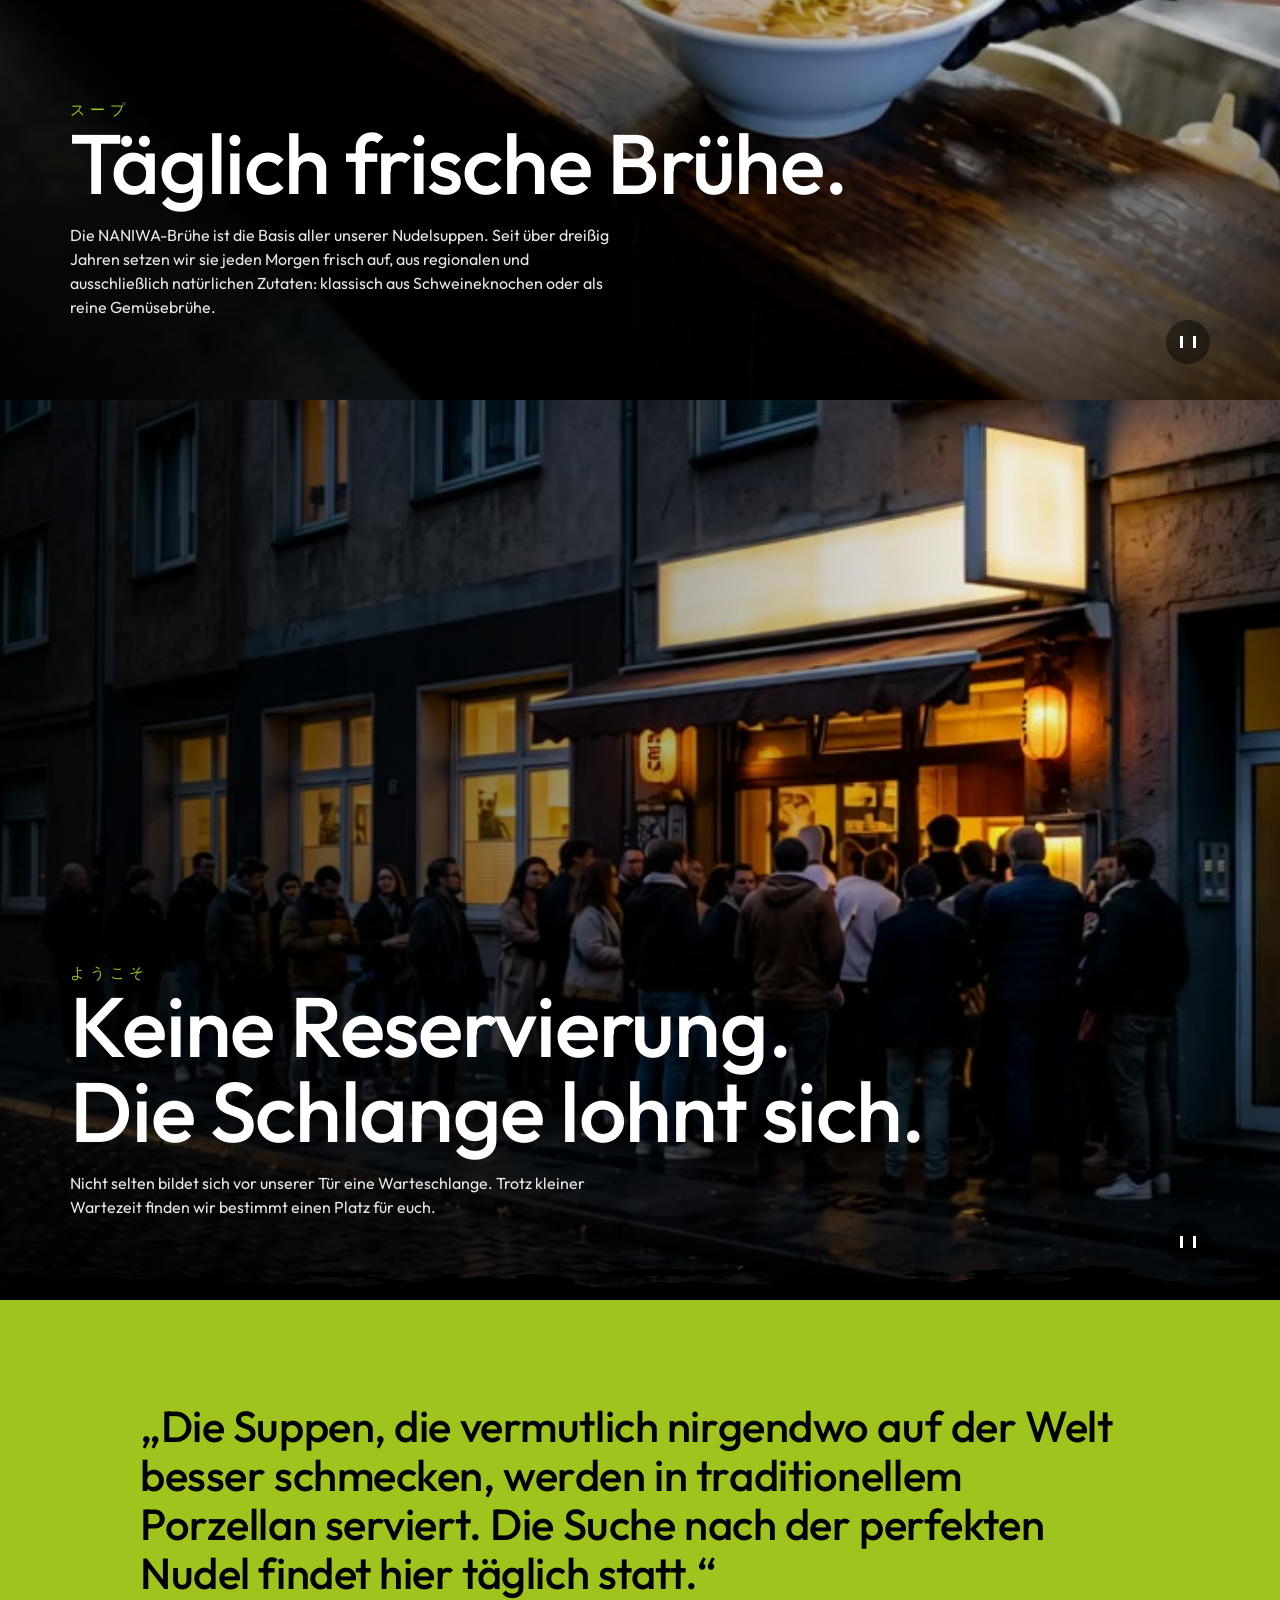
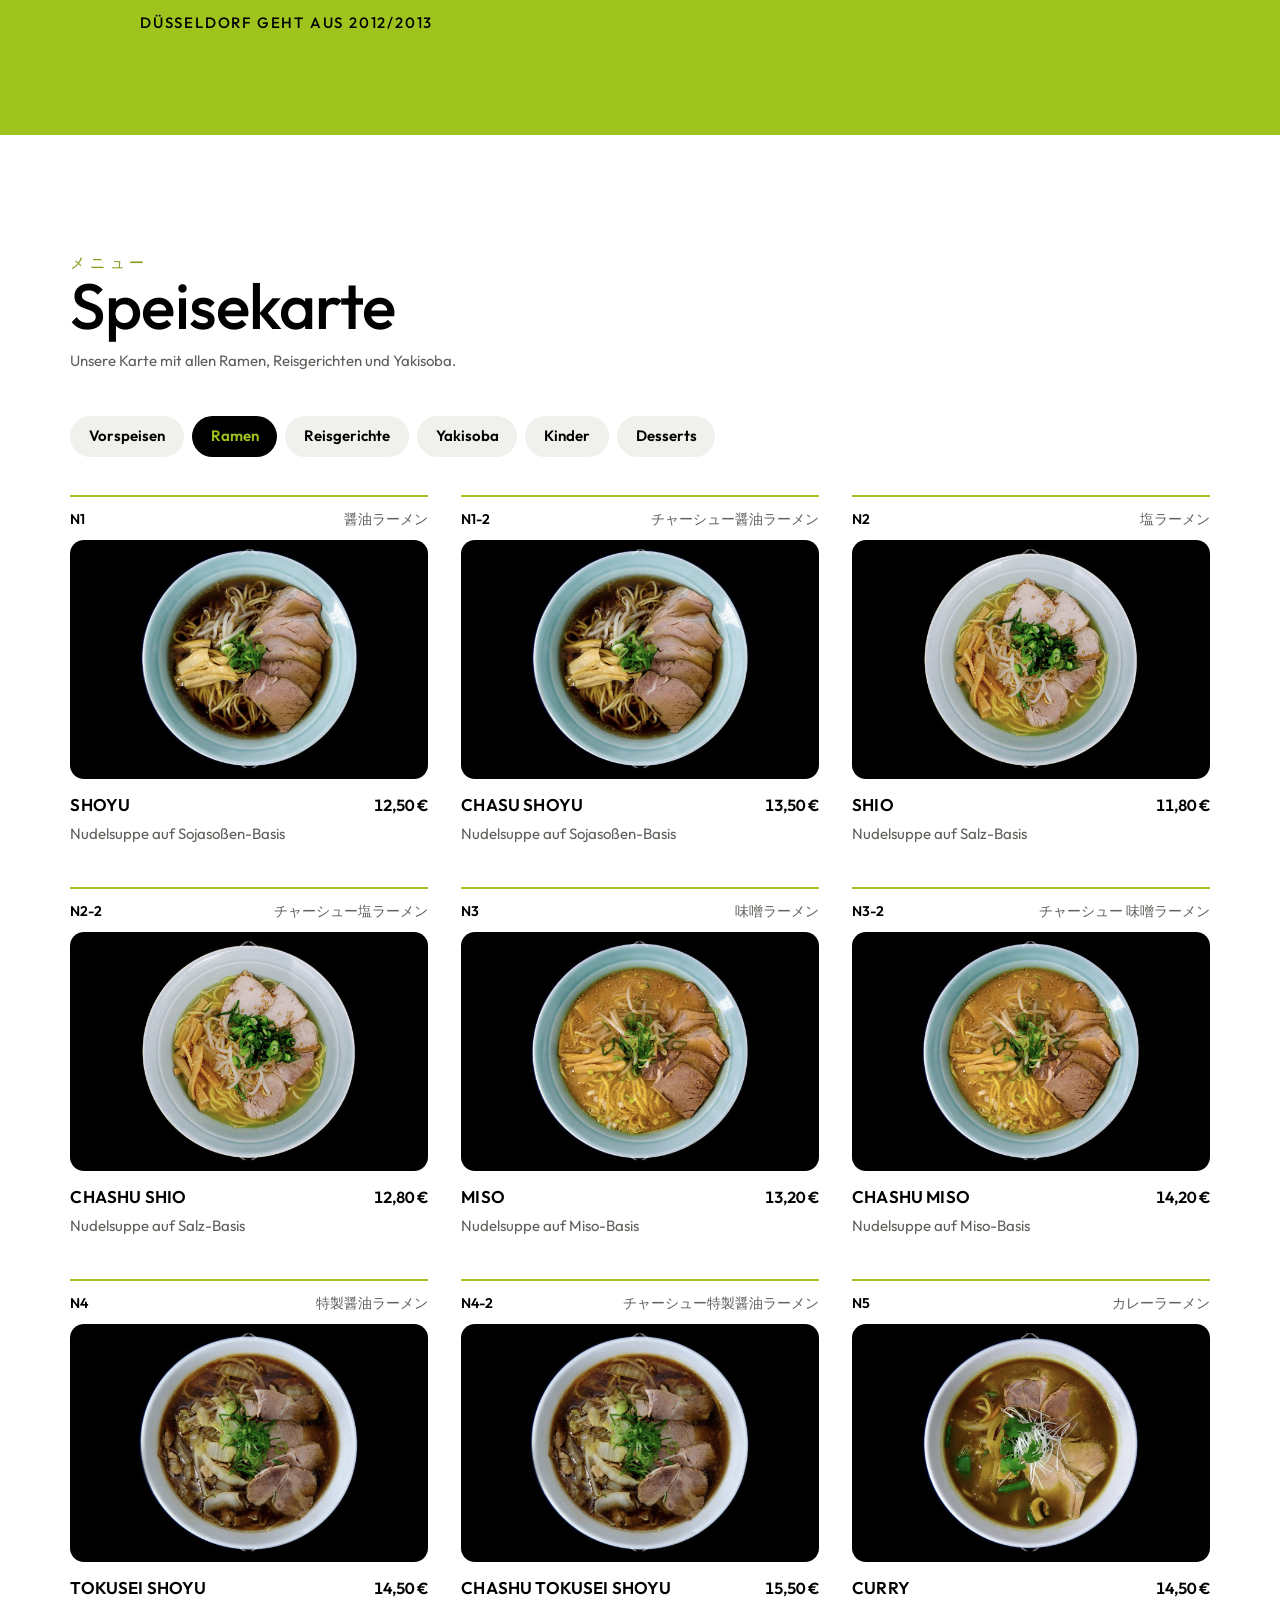
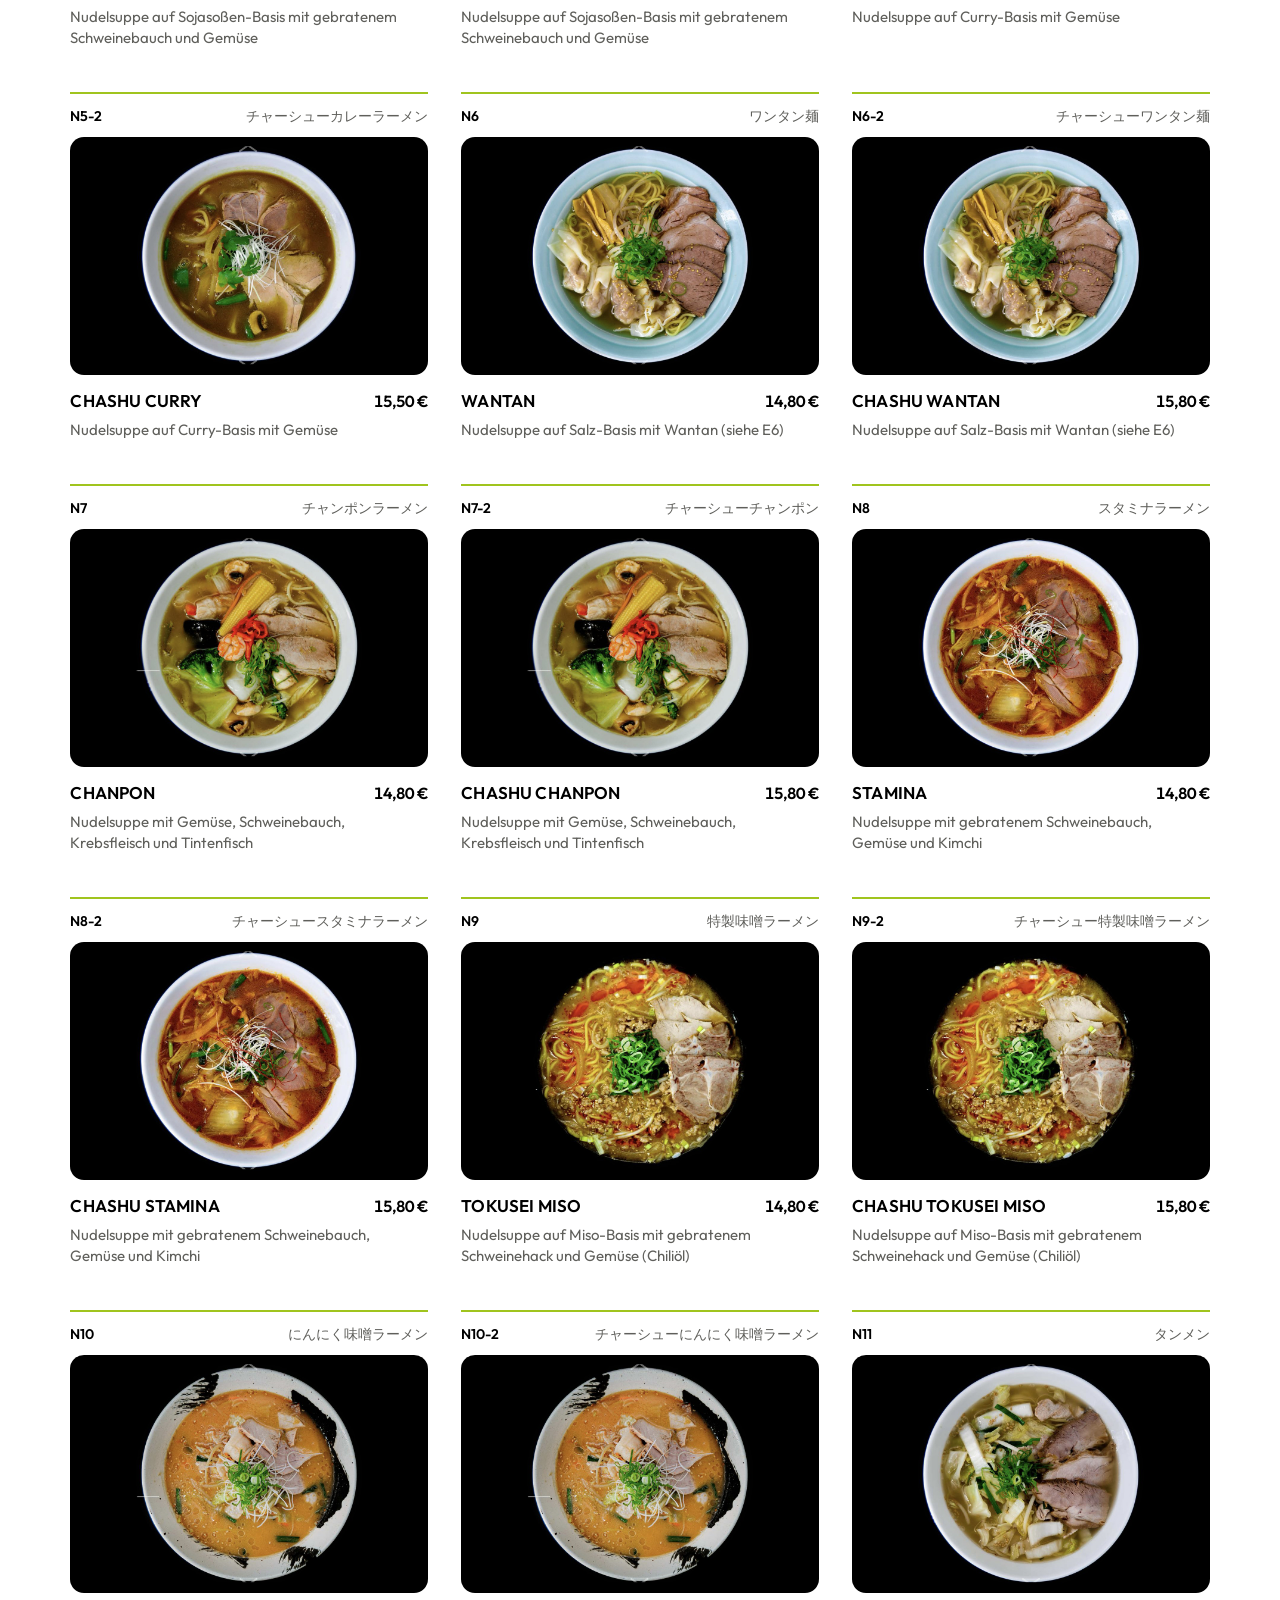
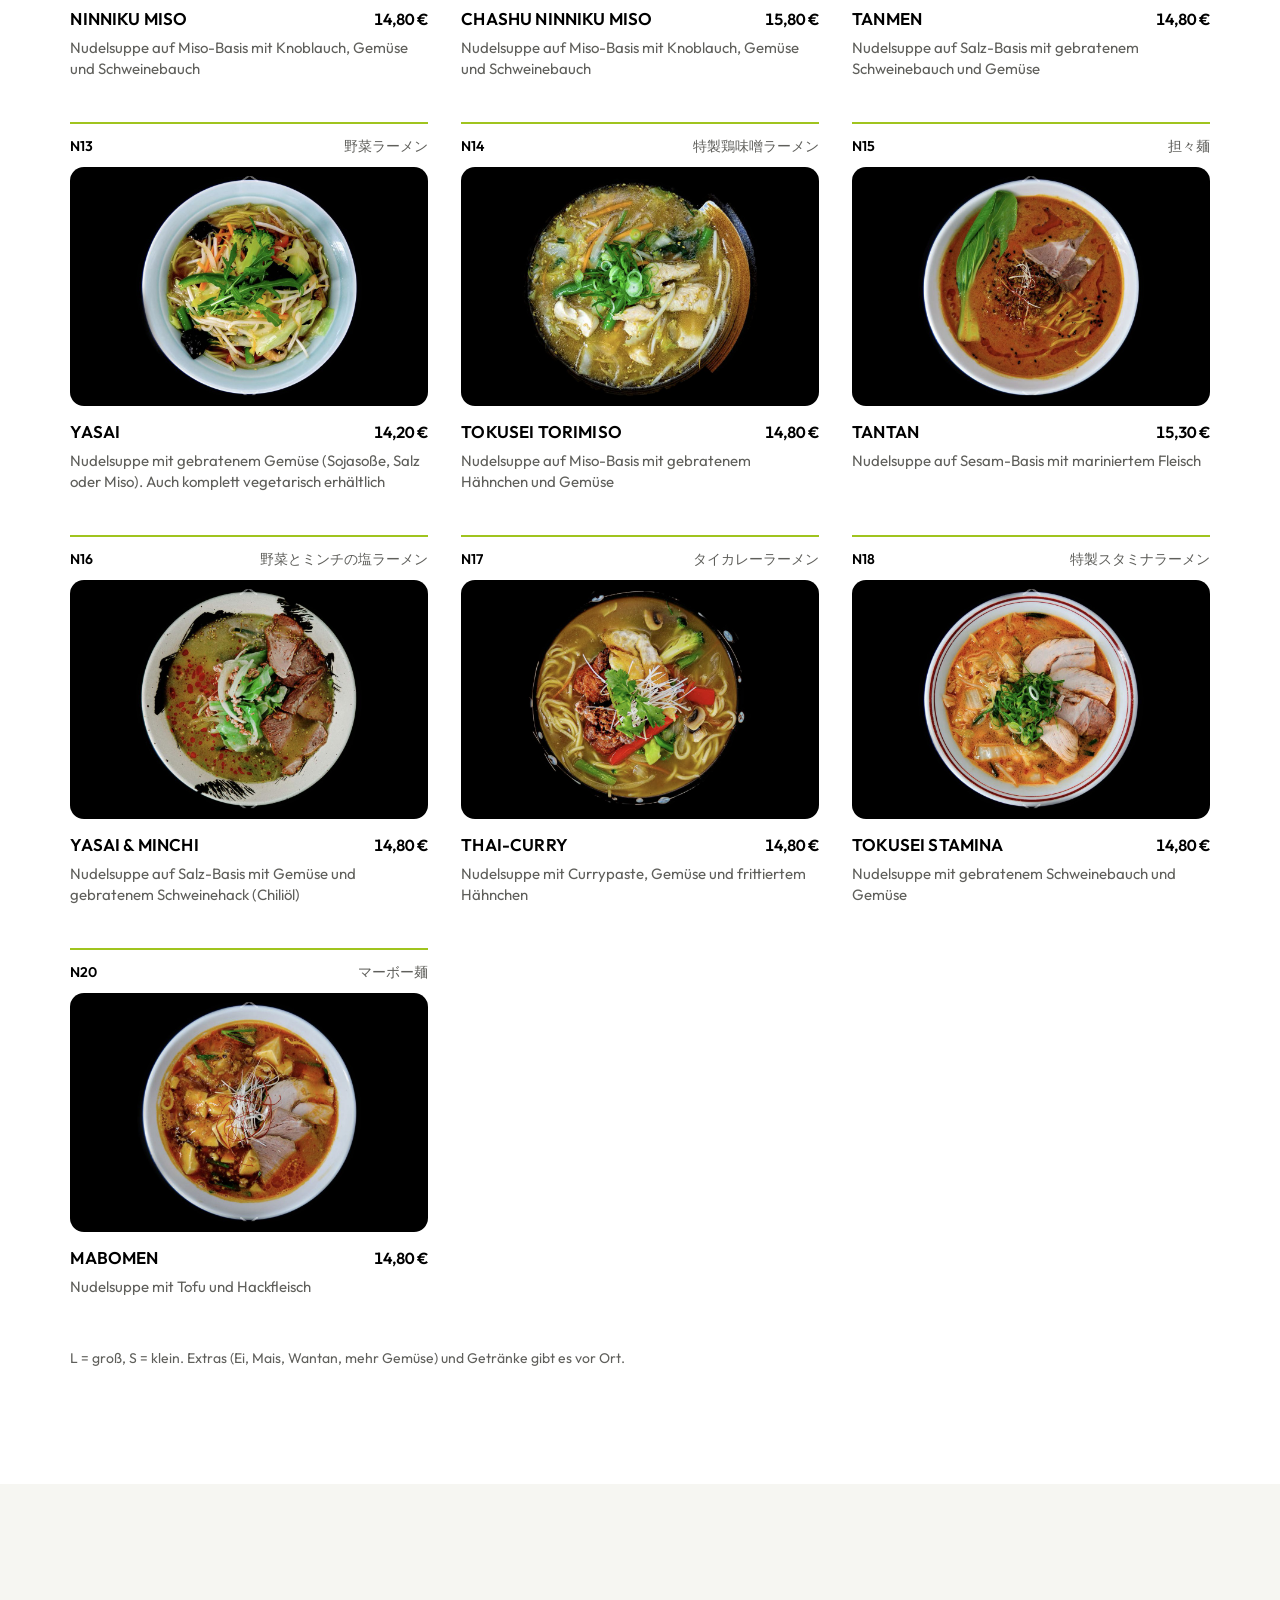
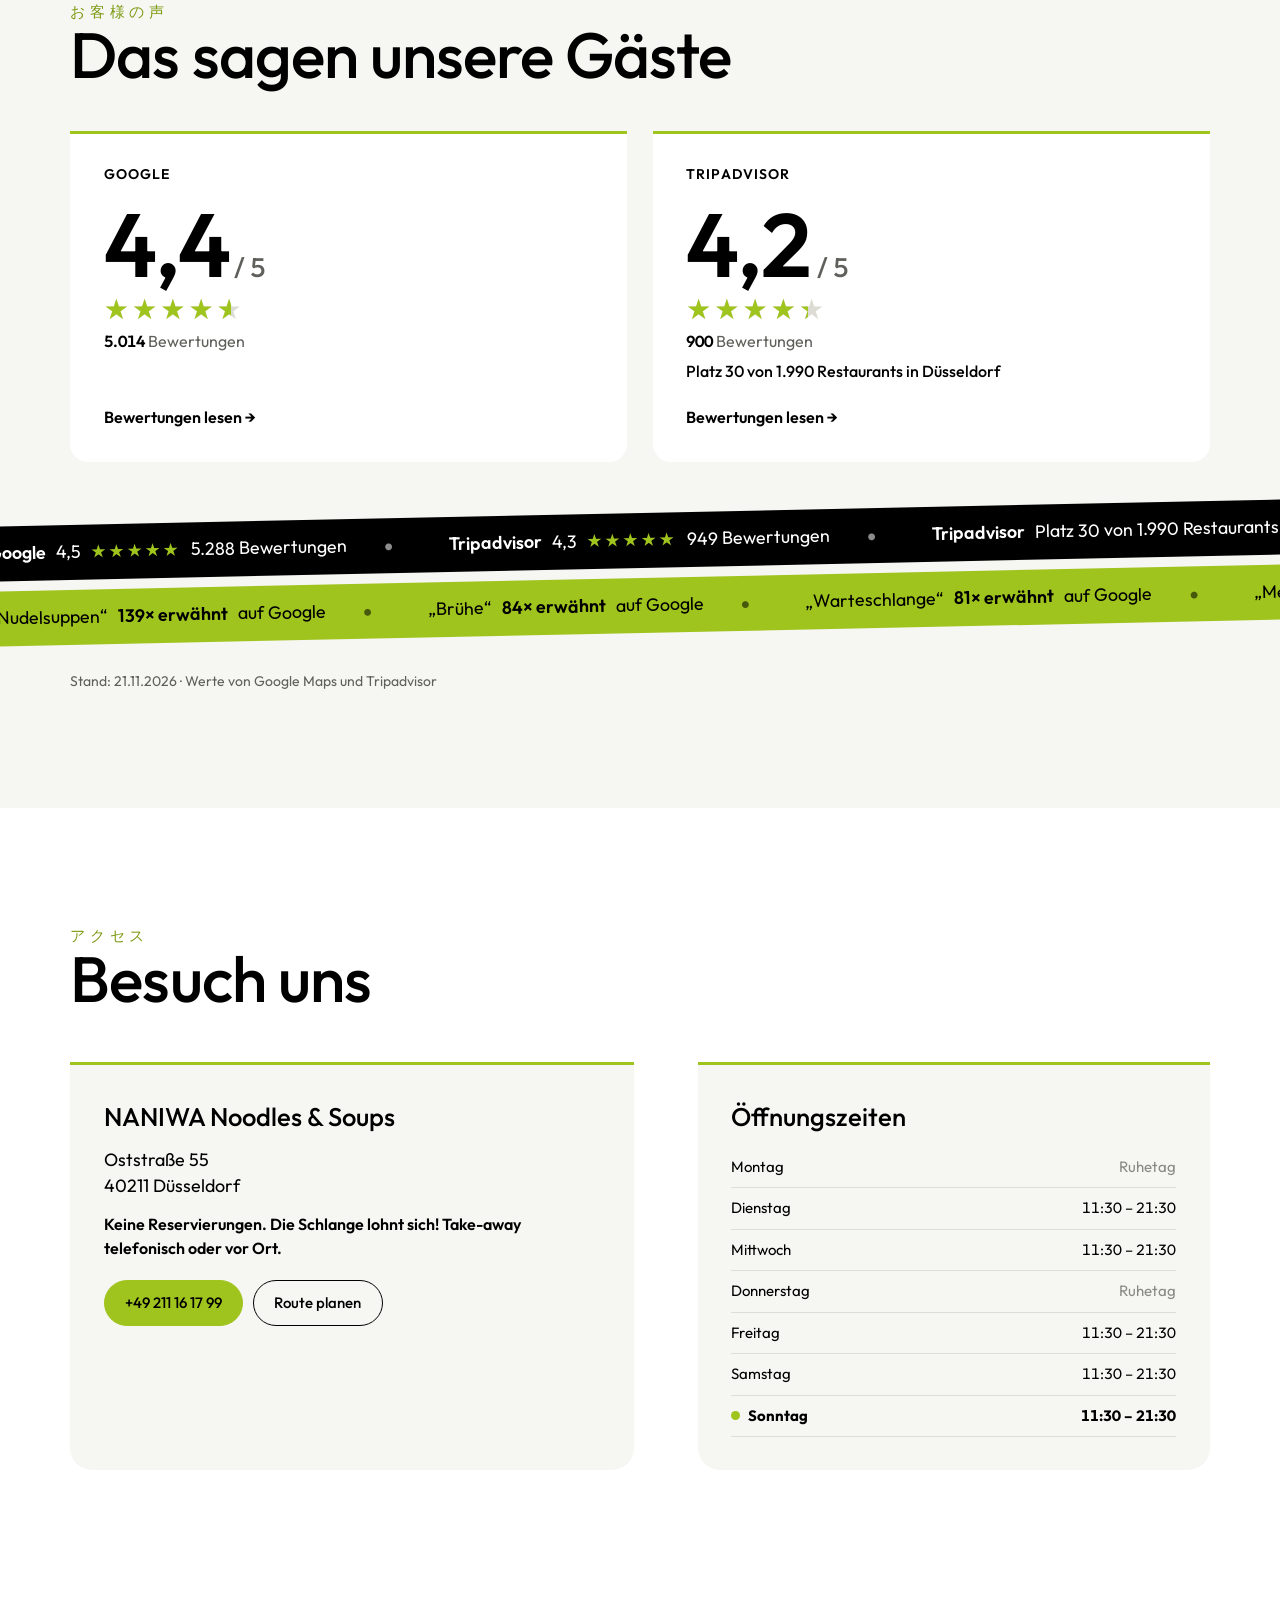
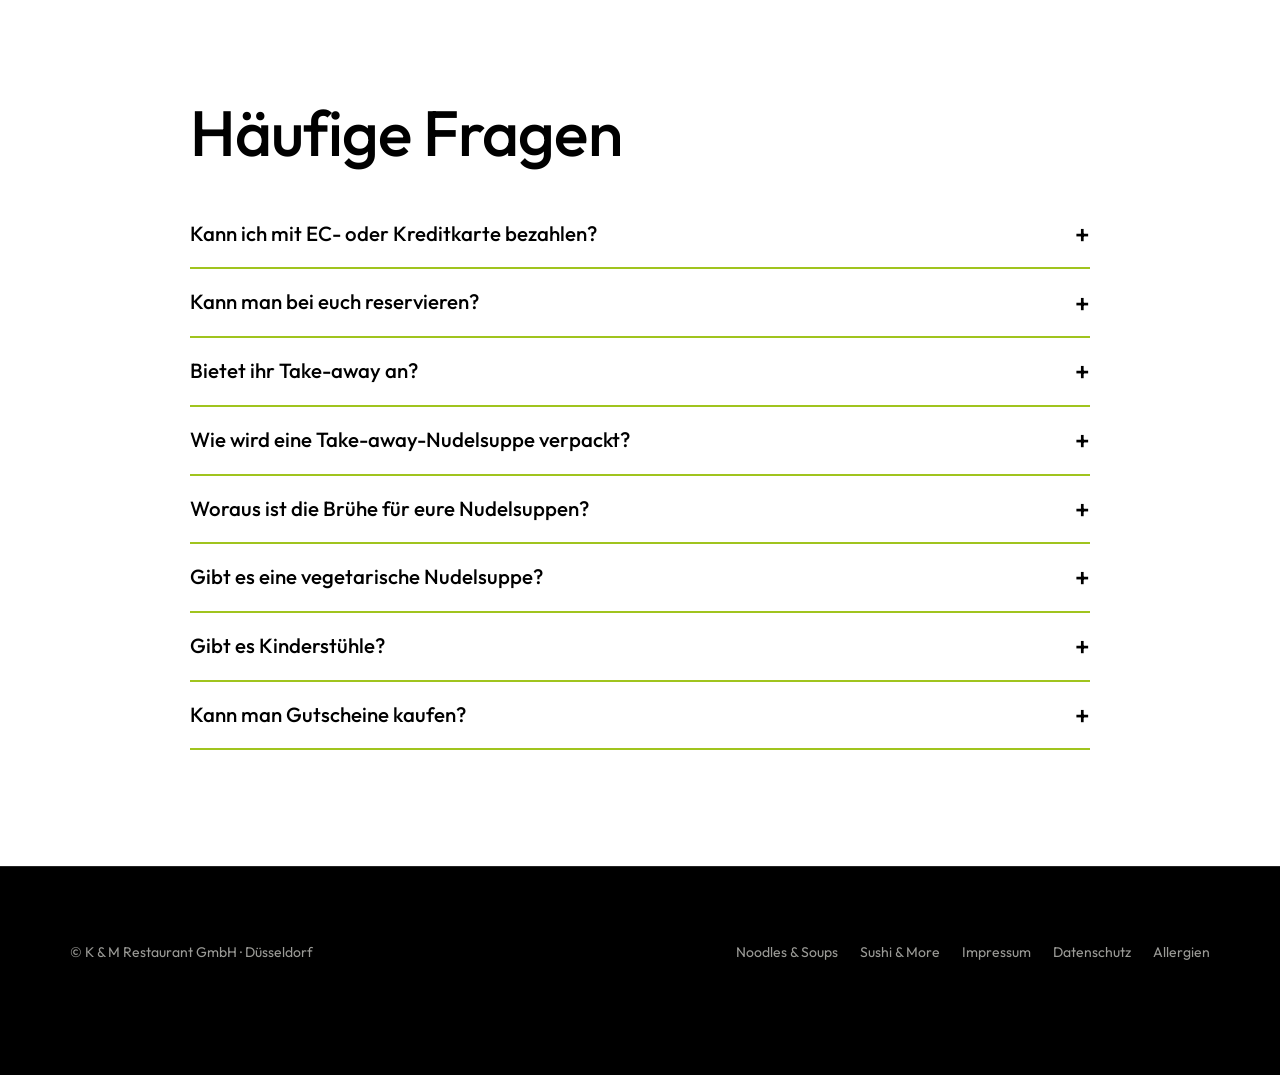
==== commit 90e66428: "Bewertungen bewegt (Hochzählen, Sterne, Laufbänder), Trustpilot entfernt Co-Authored-By: Claude Opus" ====
--- a/noodles/index.html
+++ b/noodles/index.html
@@ -77,28 +77,25 @@
     <div class="rgrid">
       <a class="rcard rv" href="https://www.google.com/maps/search/?api=1&query=Naniwa+Noodles+%26+Soups+Oststra%C3%9Fe+55+D%C3%BCsseldorf" target="_blank" rel="noopener">
         <span class="plat">Google</span>
-        <span class="score">4,5<small> / 5</small></span>
-        <span class="stars" style="--r:4.5" role="img" aria-label="4,5 von 5 Sternen"></span>
-        <span class="cnt">5.288 Bewertungen</span>
+        <span class="score"><b data-to="4.5" data-dec="1">4,5</b><small> / 5</small></span>
+        <span class="stars" style="--r:4.5" role="img" aria-label="4,5 von 5"></span>
+        <span class="cnt"><b data-to="5288">5.288</b> Bewertungen</span>
         <span class="go">Bewertungen lesen →</span>
       </a>
       <a class="rcard rv" href="https://www.tripadvisor.de/Restaurant_Review-g187373-d3345259-Reviews-Naniwa_Noodles_Soups-Dusseldorf_North_Rhine_Westphalia.html" target="_blank" rel="noopener">
         <span class="plat">Tripadvisor</span>
-        <span class="score">4,3<small> / 5</small></span>
-        <span class="stars" style="--r:4.3" role="img" aria-label="4,3 von 5 Punkten"></span>
-        <span class="cnt">949 Bewertungen</span><span class="rank">Platz 30 von 1.990 Restaurants in Düsseldorf</span>
+        <span class="score"><b data-to="4.3" data-dec="1">4,3</b><small> / 5</small></span>
+        <span class="stars" style="--r:4.3" role="img" aria-label="4,3 von 5"></span>
+        <span class="cnt"><b data-to="949">949</b> Bewertungen</span><span class="rank">Platz 30 von 1.990 Restaurants in Düsseldorf</span>
         <span class="go">Bewertungen lesen →</span>
       </a>
-      <a class="rcard leer rv" href="https://de.trustpilot.com/evaluate/naniwa.de" target="_blank" rel="noopener">
-        <span class="plat">Trustpilot</span>
-        <span class="score">Noch keine Bewertung</span>
-        <span class="cnt">Auf Trustpilot gibt es bisher kein NANIWA-Profil.</span>
-        <span class="go">Als Erste:r bewerten →</span>
-      </a>
     </div>
-    <p class="themes">Am häufigsten erwähnt in den Google-Bewertungen: <b>Nudelsuppen</b> · <b>Brühe</b> · <b>Warteschlange</b></p>
-    <p class="stand">Stand: 21.11.2026 · Werte von Google Maps, Tripadvisor und Trustpilot</p>
   </div>
+  <div class="ticker" aria-hidden="true">
+    <div class="band"><div class="track"><span class="chip"><b>Google</b> 4,5 <i class="st">★★★★★</i> 5.288 Bewertungen</span><span class="chip"><b>Tripadvisor</b> 4,3 <i class="st">★★★★★</i> 949 Bewertungen</span><span class="chip"><b>Tripadvisor</b> Platz 30 von 1.990 Restaurants in Düsseldorf</span><span class="chip"><b>Google</b> 4,5 <i class="st">★★★★★</i> 5.288 Bewertungen</span><span class="chip"><b>Tripadvisor</b> 4,3 <i class="st">★★★★★</i> 949 Bewertungen</span><span class="chip"><b>Tripadvisor</b> Platz 30 von 1.990 Restaurants in Düsseldorf</span><span class="chip"><b>Google</b> 4,5 <i class="st">★★★★★</i> 5.288 Bewertungen</span><span class="chip"><b>Tripadvisor</b> 4,3 <i class="st">★★★★★</i> 949 Bewertungen</span><span class="chip"><b>Tripadvisor</b> Platz 30 von 1.990 Restaurants in Düsseldorf</span><span class="chip"><b>Google</b> 4,5 <i class="st">★★★★★</i> 5.288 Bewertungen</span><span class="chip"><b>Tripadvisor</b> 4,3 <i class="st">★★★★★</i> 949 Bewertungen</span><span class="chip"><b>Tripadvisor</b> Platz 30 von 1.990 Restaurants in Düsseldorf</span></div></div>
+    <div class="band rev"><div class="track"><span class="chip">„Nudelsuppen“ <b>139× erwähnt</b> auf Google</span><span class="chip">„Brühe“ <b>84× erwähnt</b> auf Google</span><span class="chip">„Warteschlange“ <b>81× erwähnt</b> auf Google</span><span class="chip">„Menüs“ <b>29× erwähnt</b> auf Google</span><span class="chip">„Nudelsuppen“ <b>139× erwähnt</b> auf Google</span><span class="chip">„Brühe“ <b>84× erwähnt</b> auf Google</span><span class="chip">„Warteschlange“ <b>81× erwähnt</b> auf Google</span><span class="chip">„Menüs“ <b>29× erwähnt</b> auf Google</span><span class="chip">„Nudelsuppen“ <b>139× erwähnt</b> auf Google</span><span class="chip">„Brühe“ <b>84× erwähnt</b> auf Google</span><span class="chip">„Warteschlange“ <b>81× erwähnt</b> auf Google</span><span class="chip">„Menüs“ <b>29× erwähnt</b> auf Google</span><span class="chip">„Nudelsuppen“ <b>139× erwähnt</b> auf Google</span><span class="chip">„Brühe“ <b>84× erwähnt</b> auf Google</span><span class="chip">„Warteschlange“ <b>81× erwähnt</b> auf Google</span><span class="chip">„Menüs“ <b>29× erwähnt</b> auf Google</span></div></div>
+  </div>
+  <div class="in"><p class="stand">Stand: 21.11.2026 · Werte von Google Maps und Tripadvisor</p></div>
 </section>
 <section class="visit" id="besuch">
   <div class="in">
--- a/assets/style.css
+++ b/assets/style.css
@@ -100,25 +100,40 @@
 .zoom img{max-width:min(94vw,1200px);max-height:80vh;border-radius:18px}
 .zoom p{position:absolute;bottom:28px;left:0;right:0;text-align:center;font-size:18px;font-weight:500;color:#fff}
 
-/* Bewertungen */
-.reviews{background:#f6f6f2}
+/* Bewertungen: bewegt (Hochzählen, Sterne füllen sich, Laufbänder) */
+.reviews{background:#f6f6f2;overflow:hidden}
 .reviews .in{max-width:1280px;margin:0 auto}
-.rgrid{display:grid;grid-template-columns:repeat(auto-fit,minmax(min(100%,280px),1fr));gap:clamp(16px,2vw,28px);margin-top:clamp(28px,3.4vw,48px)}
-.rcard{display:flex;flex-direction:column;gap:6px;background:#fff;border-top:3px solid var(--lime);border-radius:0 0 18px 18px;padding:clamp(22px,2.4vw,34px);transition:transform .25s,box-shadow .25s}
+.rgrid{display:grid;grid-template-columns:repeat(auto-fit,minmax(min(100%,300px),1fr));gap:clamp(16px,2vw,28px);margin-top:clamp(28px,3.4vw,48px)}
+.rcard{position:relative;display:flex;flex-direction:column;gap:6px;background:#fff;border-radius:0 0 18px 18px;padding:clamp(24px,2.6vw,38px);transition:transform .25s,box-shadow .25s}
+.rcard::before{content:"";position:absolute;left:0;right:0;top:0;height:3px;background:var(--lime);transform:scaleX(0);transform-origin:left;transition:transform 1.1s cubic-bezier(.2,.7,.2,1) .15s}
+.rcard.vis::before{transform:scaleX(1)}
 .rcard:hover{transform:translateY(-3px);box-shadow:0 14px 34px rgba(0,0,0,.1)}
 .rcard .plat{font-size:14px;font-weight:600;letter-spacing:.08em;text-transform:uppercase}
-.rcard .score{font-size:clamp(54px,6vw,88px);font-weight:600;line-height:1;letter-spacing:-.02em;margin-top:8px}
-.rcard .score small{font-size:.32em;font-weight:500;color:#5f5f5b;letter-spacing:0}
-.stars{--r:5;position:relative;display:inline-block;font-size:24px;letter-spacing:3px;line-height:1;color:#dcdcd5}
+.rcard .score{font-size:clamp(64px,7vw,110px);font-weight:600;line-height:1;letter-spacing:-.02em;margin-top:8px;font-variant-numeric:tabular-nums}
+.rcard .score b{font-weight:600}
+.rcard .score small{font-size:.3em;font-weight:500;color:#5f5f5b;letter-spacing:0}
+.stars{--r:5;position:relative;display:inline-block;font-size:clamp(24px,2.2vw,32px);letter-spacing:3px;line-height:1;color:#dcdcd5;align-self:flex-start}
 .stars::before{content:"★★★★★"}
 .stars::after{content:"★★★★★";position:absolute;left:0;top:0;width:calc(var(--r)/5*100%);overflow:hidden;color:var(--lime);white-space:nowrap}
-.rcard .cnt{color:#5f5f5b;font-size:15px}
-.rcard .rank{font-size:15px;font-weight:500}
-.rcard .go{margin-top:auto;padding-top:14px;font-weight:600}
-.rcard.leer .score{font-size:clamp(28px,2.6vw,38px);margin-top:14px}
-.reviews .themes{margin-top:clamp(24px,3vw,40px);font-size:clamp(16px,1.3vw,20px)}
-.reviews .themes b{font-weight:600}
-.reviews .stand{color:#5f5f5b;font-size:14px;margin-top:10px}
+.rcard.rv .stars::after{width:0;transition:width 1.6s cubic-bezier(.2,.7,.2,1) .25s}
+.rcard.rv.vis .stars::after{width:calc(var(--r)/5*100%)}
+.rcard .cnt{color:#5f5f5b;font-size:16px}
+.rcard .cnt b{color:#000;font-weight:600;font-variant-numeric:tabular-nums}
+.rcard .rank{font-size:16px;font-weight:500}
+.rcard .go{margin-top:auto;padding-top:16px;font-weight:600}
+.ticker{margin-top:clamp(34px,4vw,60px);display:grid;gap:10px;transform:rotate(-1.2deg);margin-left:calc(-1*var(--pad) - 40px);margin-right:calc(-1*var(--pad) - 40px)}
+.band{overflow:hidden;background:#000;color:#fff;padding:14px 0}
+.band.rev{background:var(--lime);color:#000}
+.track{display:flex;width:max-content;animation:lauf 46s linear infinite}
+.band.rev .track{animation-direction:reverse;animation-duration:38s}
+.ticker:hover .track{animation-play-state:paused}
+.chip{display:inline-flex;align-items:center;gap:10px;padding:0 28px;font-size:clamp(16px,1.4vw,21px);white-space:nowrap}
+.chip::after{content:"●";margin-left:28px;font-size:.5em;opacity:.55}
+.chip b{font-weight:600}
+.chip .st{font-style:normal;color:var(--lime);letter-spacing:2px}
+@keyframes lauf{to{transform:translateX(-50%)}}
+.reviews .stand{color:#5f5f5b;font-size:14px;margin-top:clamp(24px,3vw,40px)}
+@media (prefers-reduced-motion:reduce){.track{animation:none;flex-wrap:wrap;width:auto}.rcard.rv .stars::after{width:calc(var(--r)/5*100%);transition:none}}
 
 /* Besuch */
 .visit .grid{display:grid;grid-template-columns:1.1fr 1fr;gap:clamp(28px,5vw,80px);max-width:1280px;margin:clamp(26px,4vw,56px) auto 0}
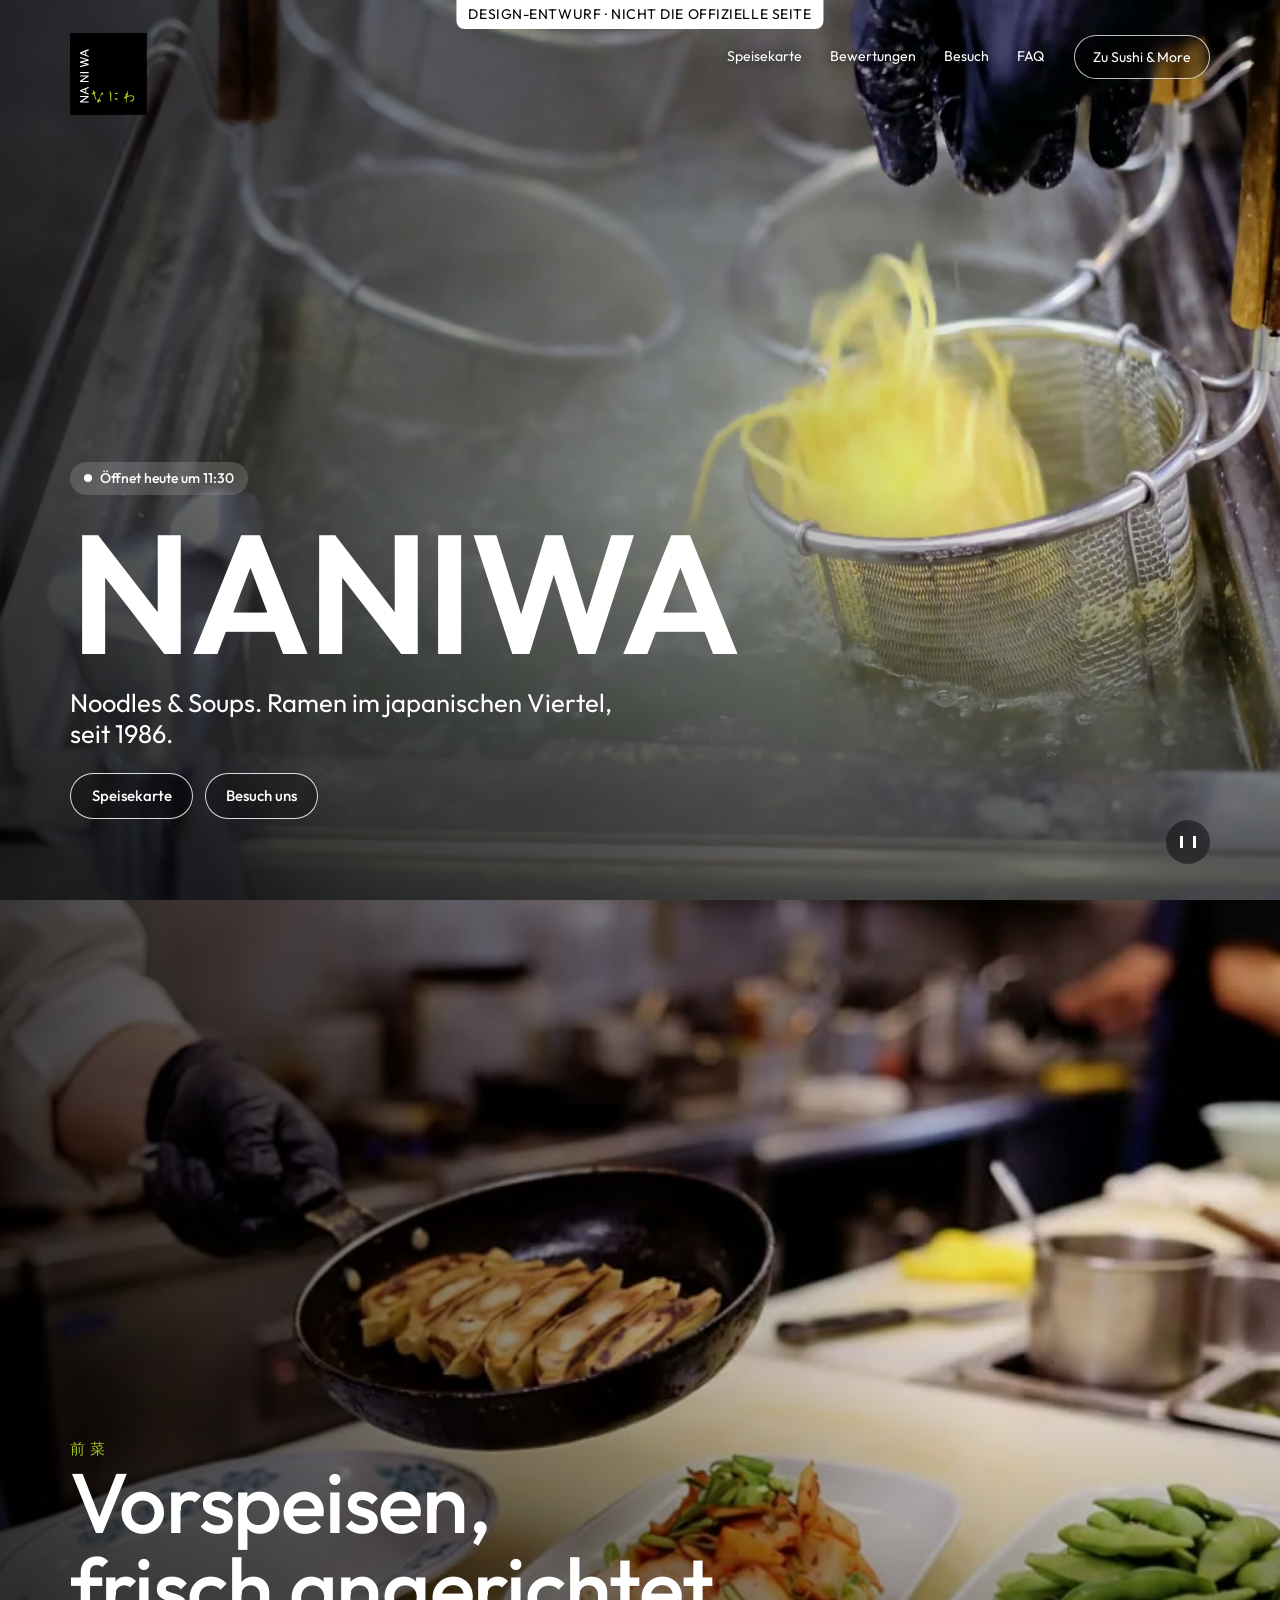
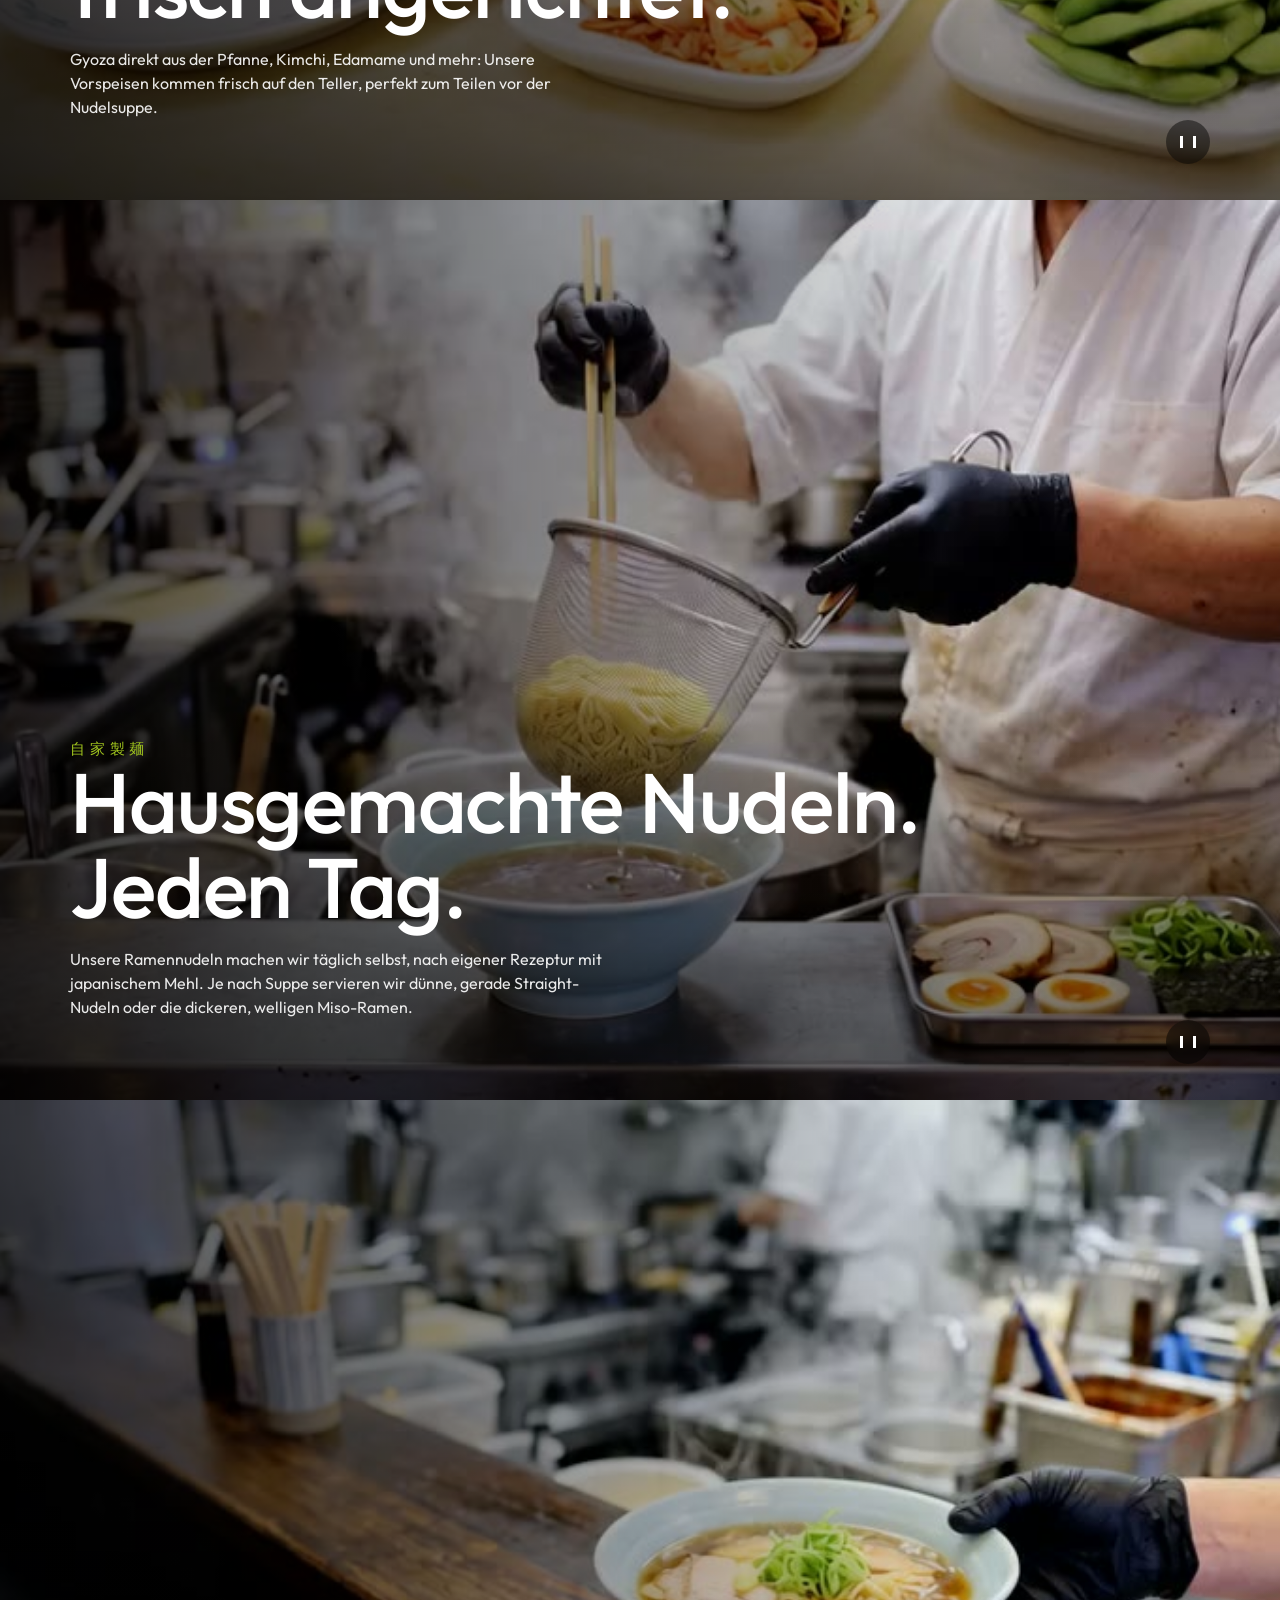
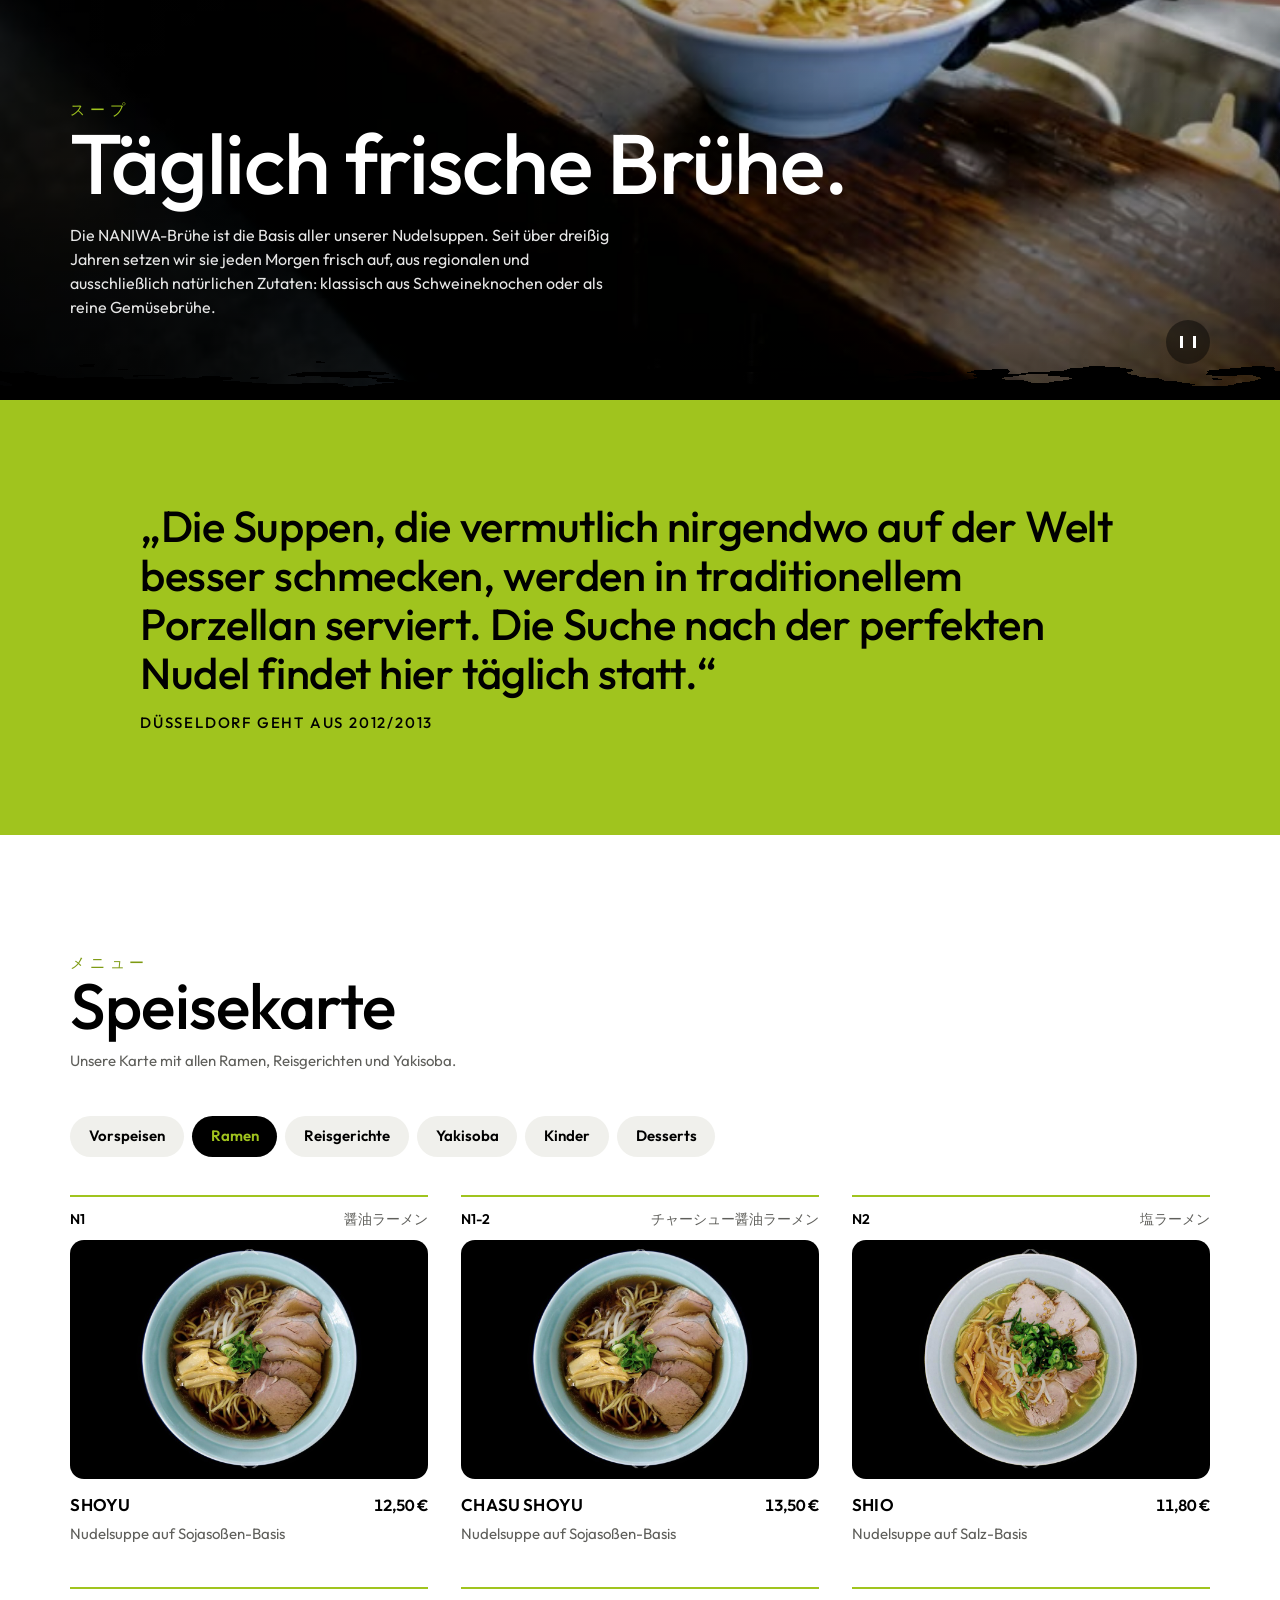
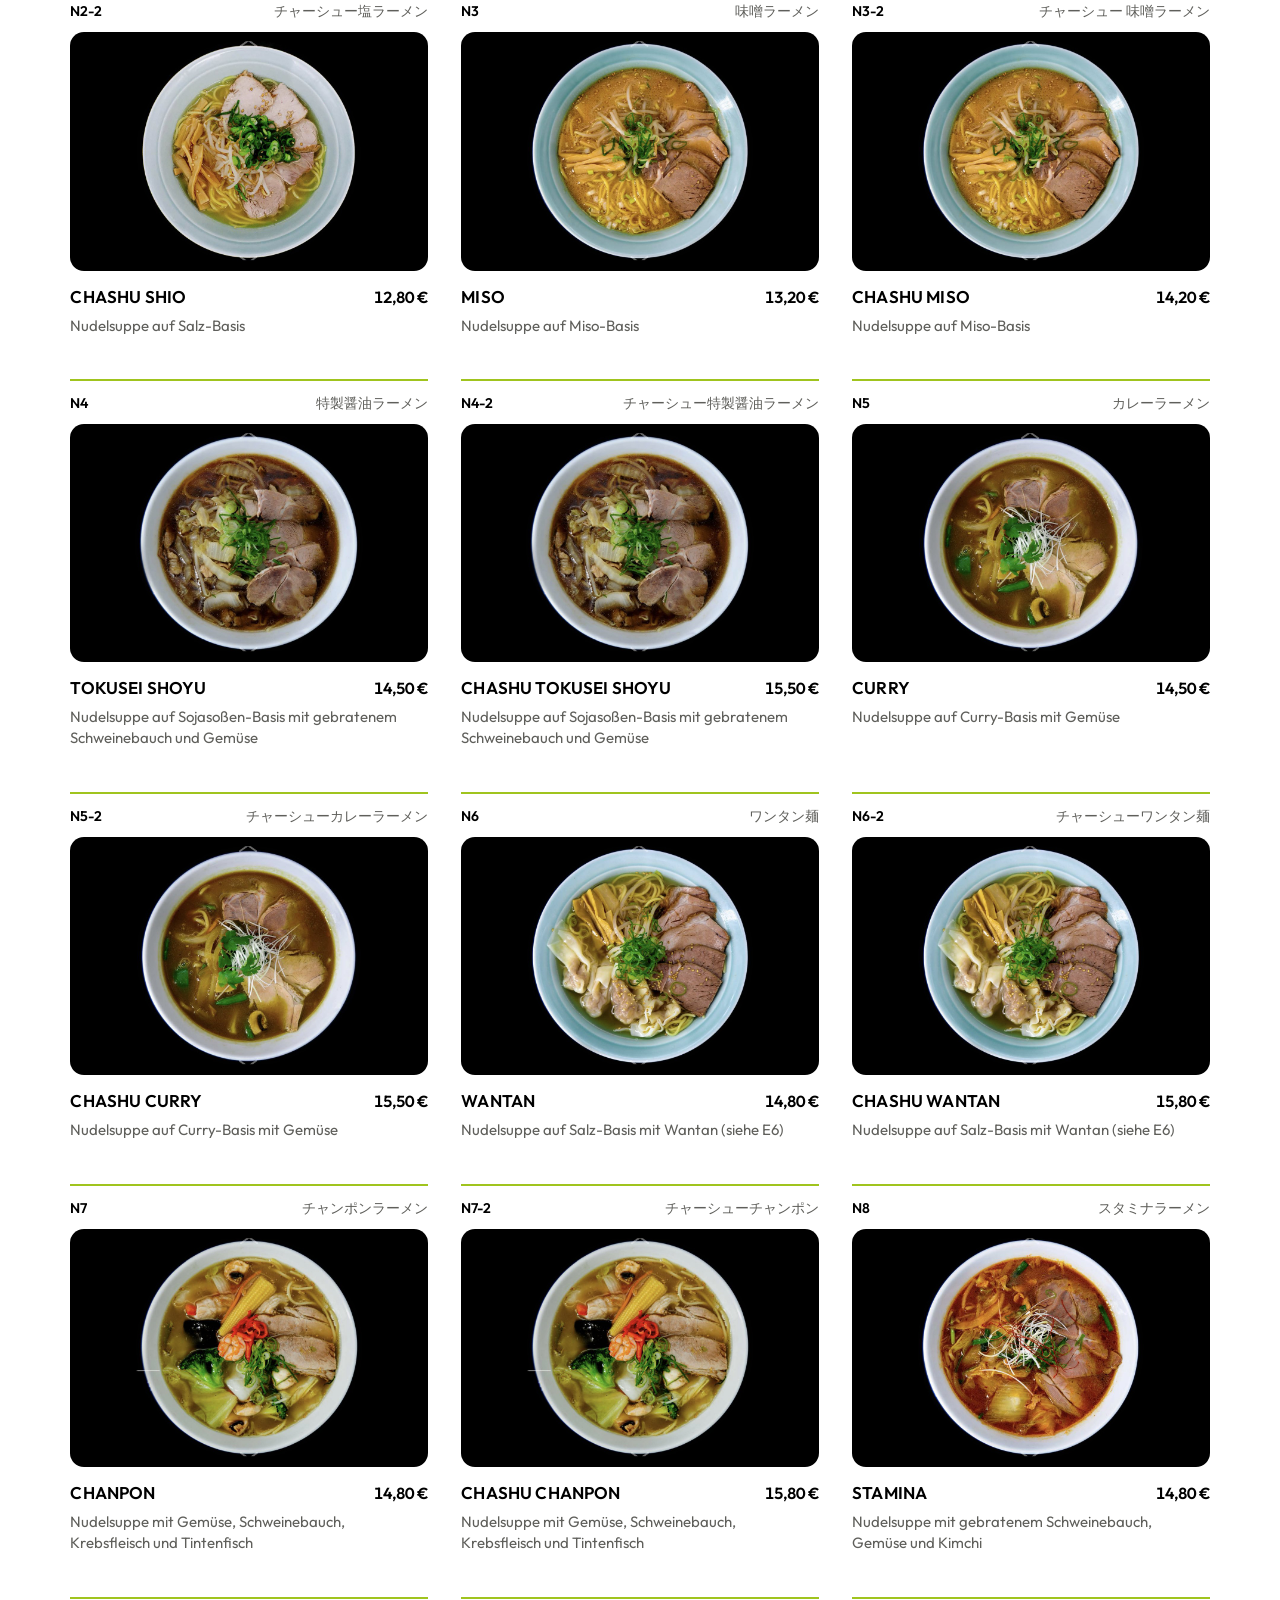
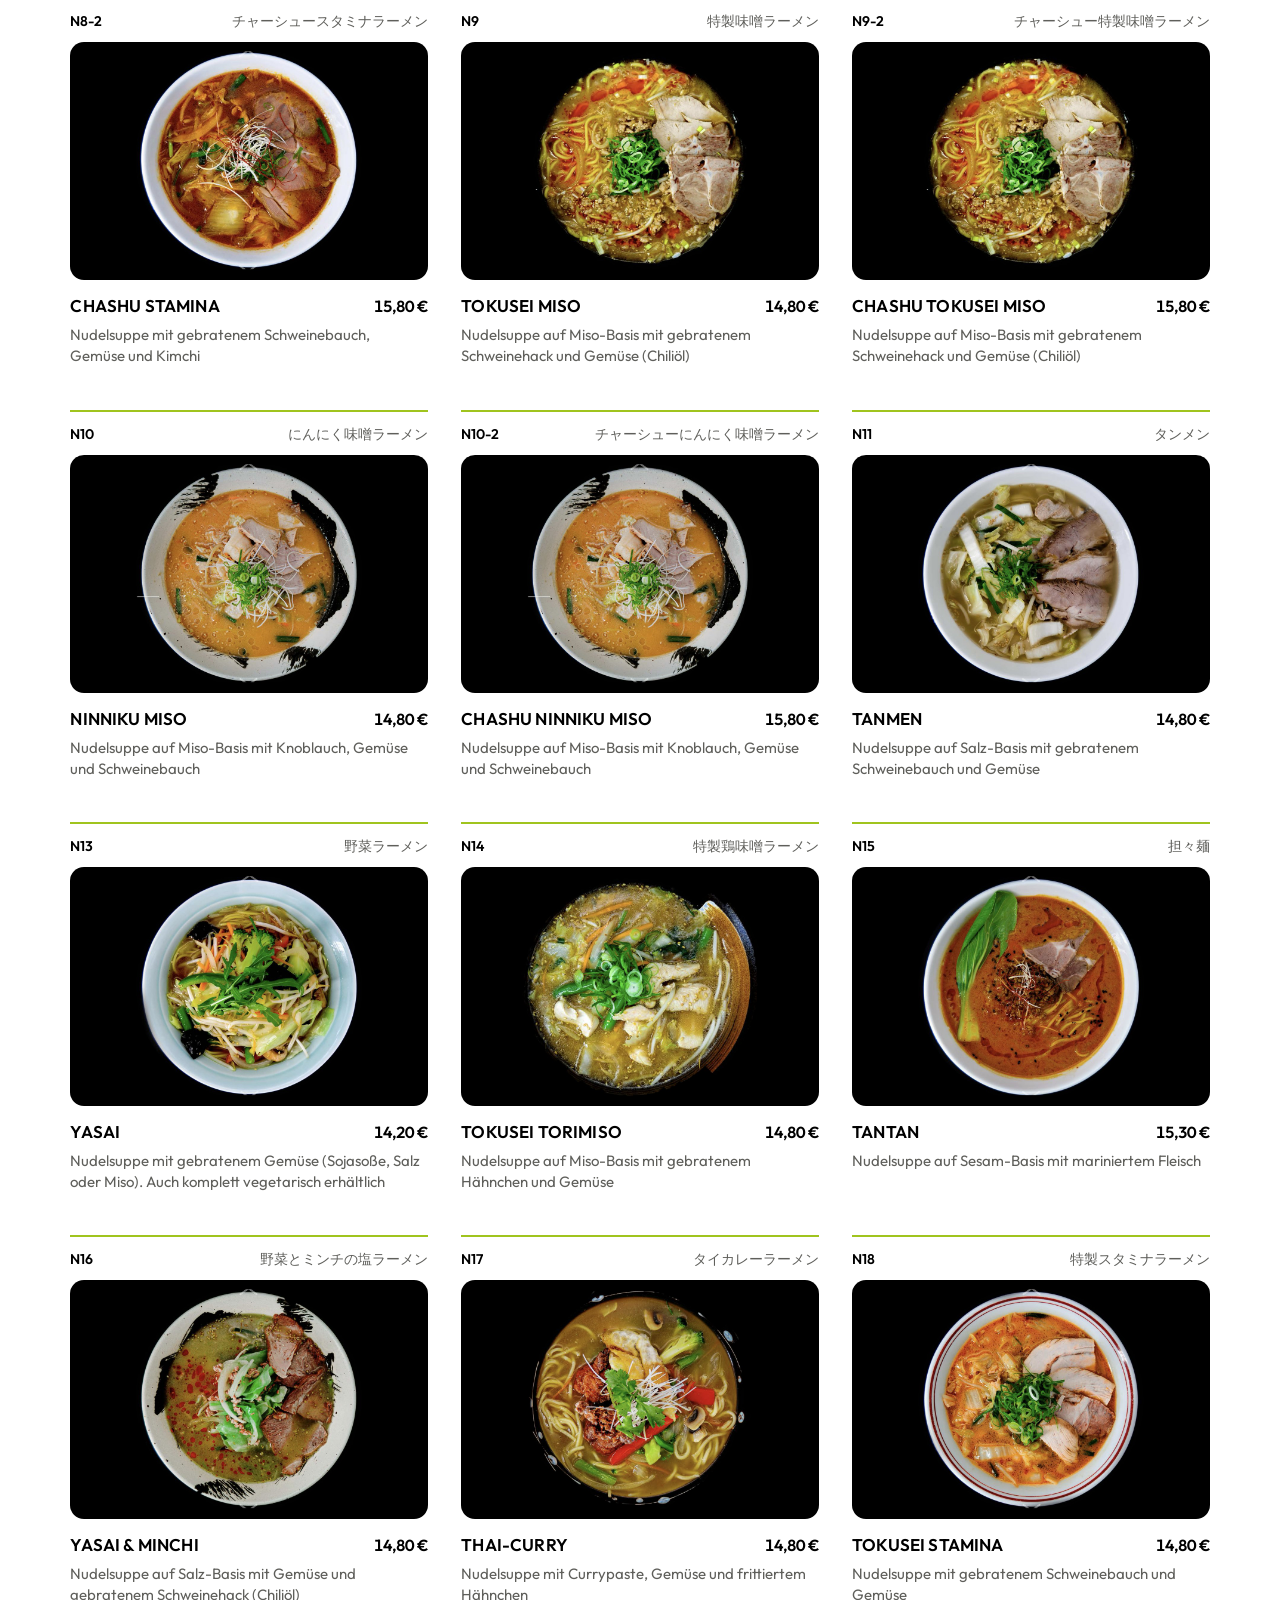
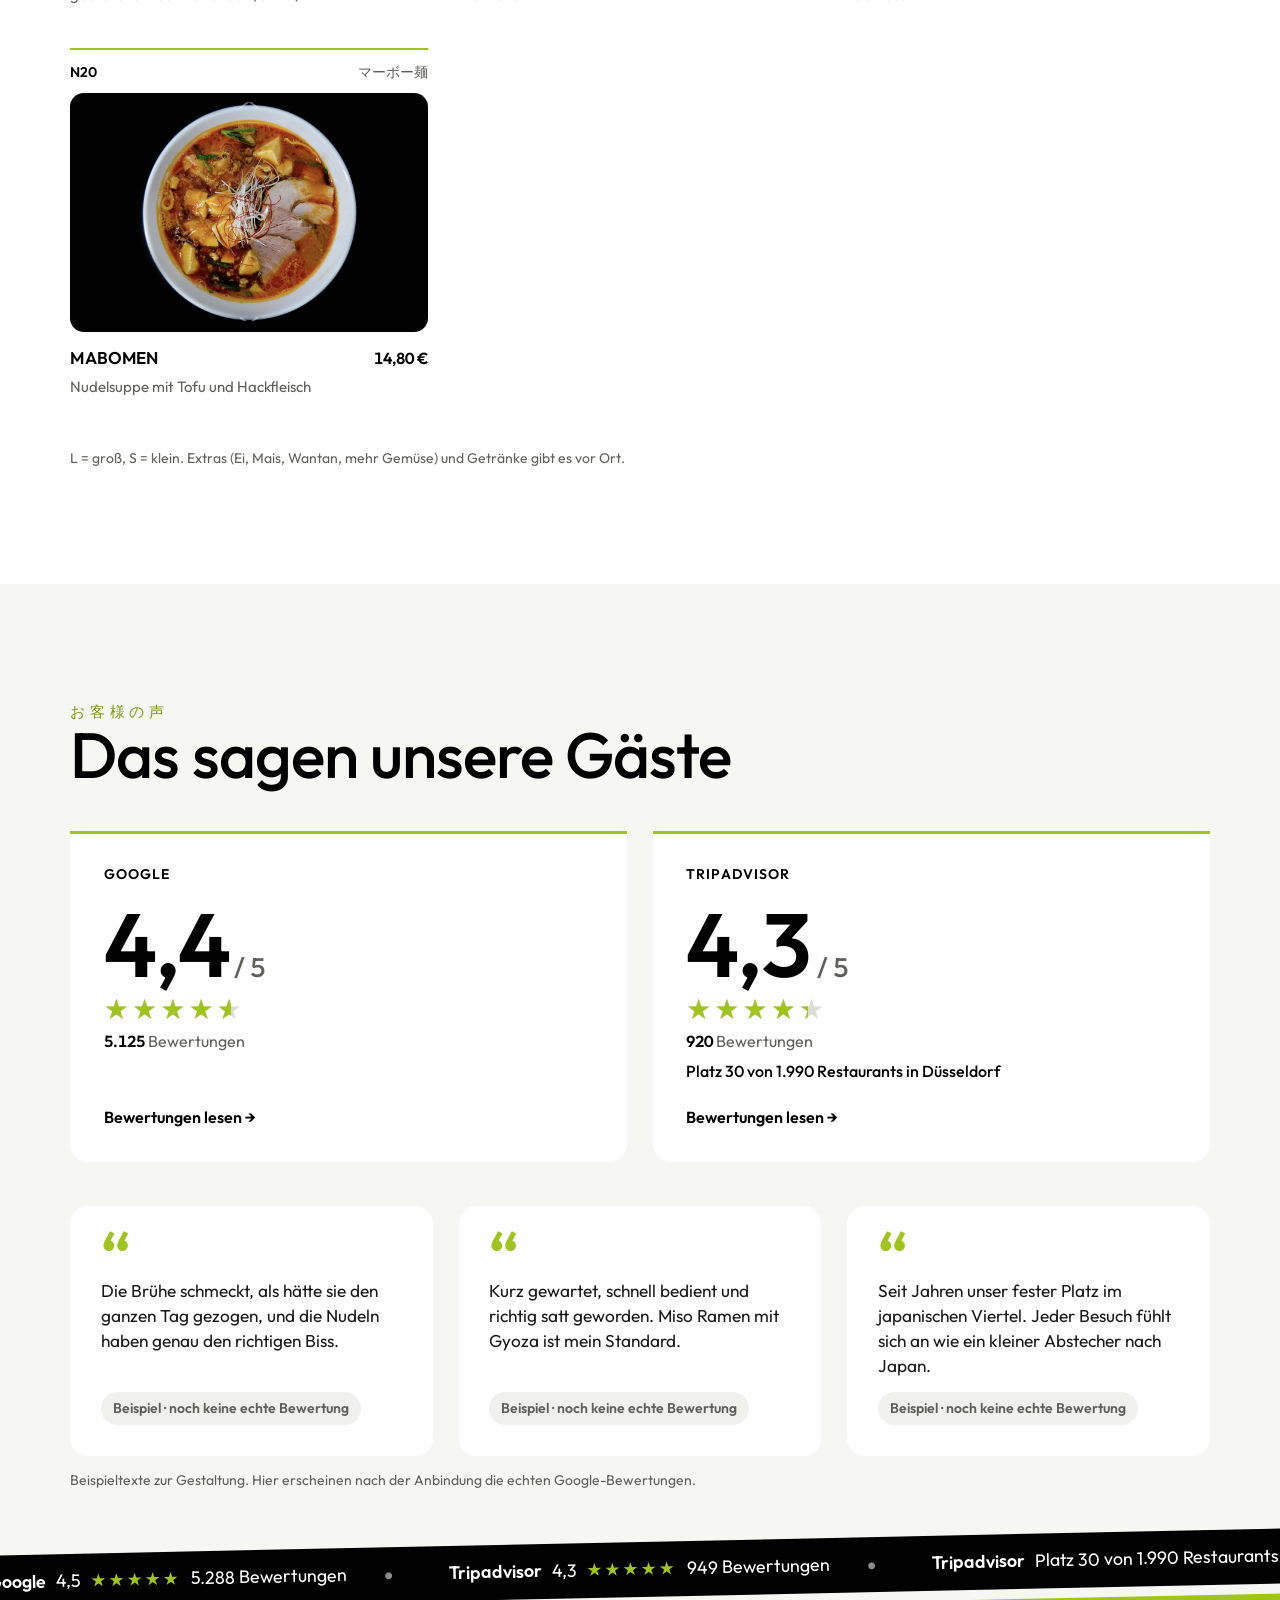
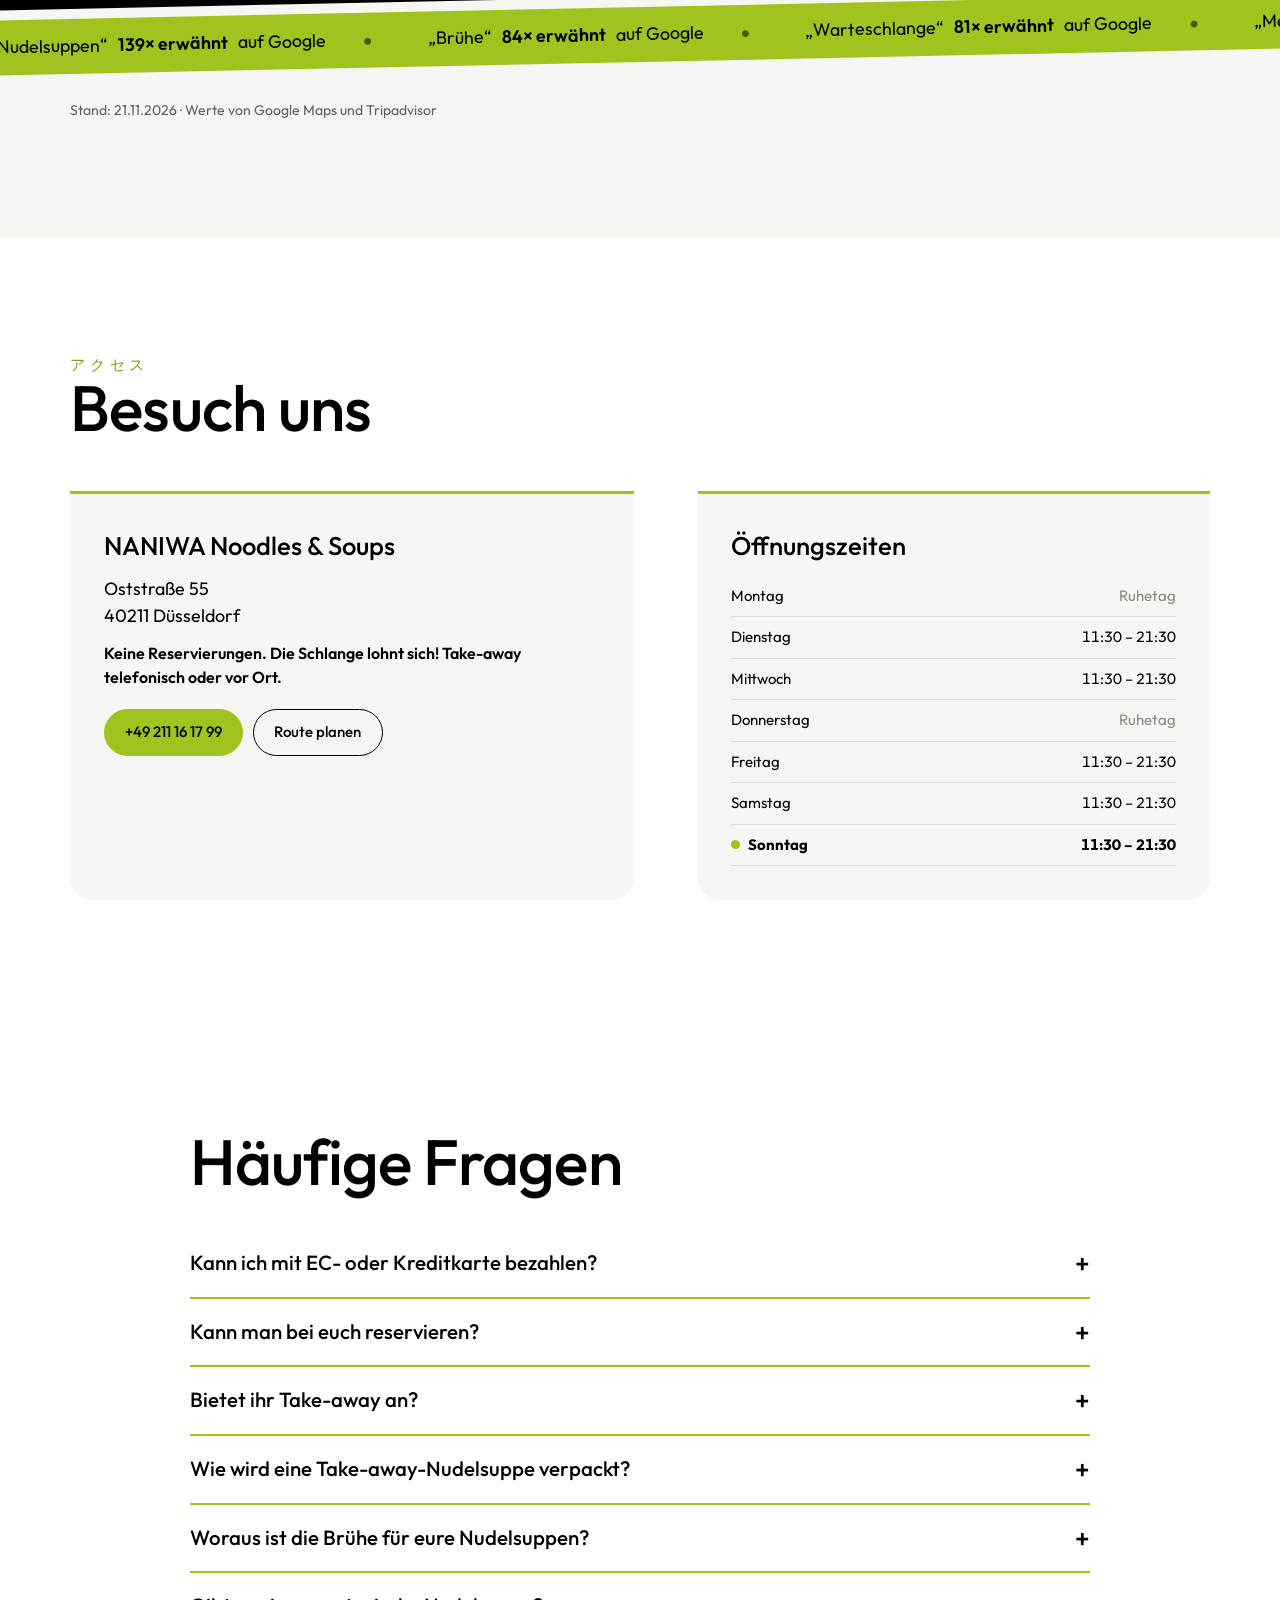
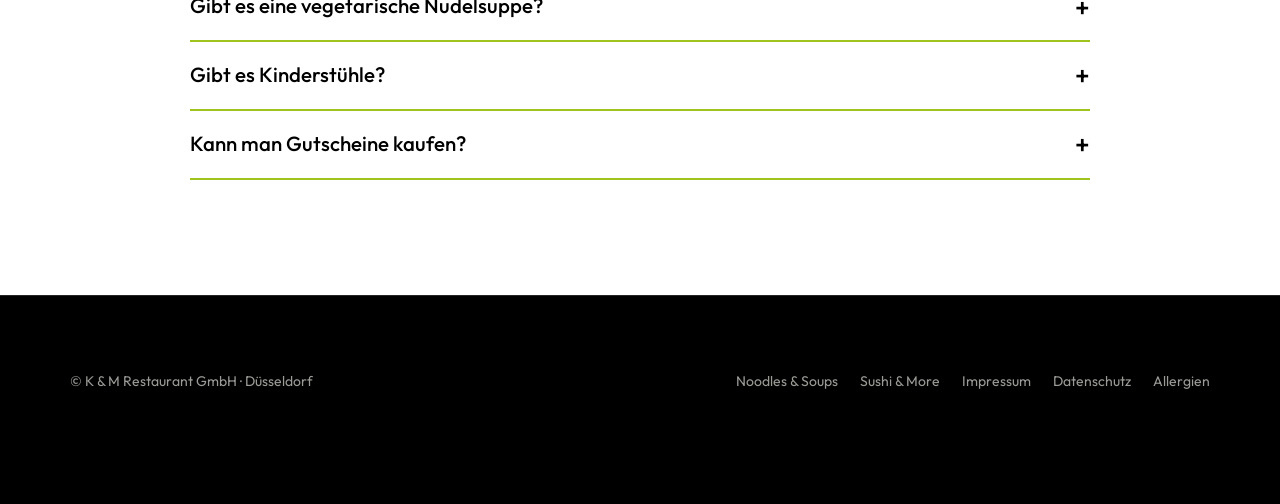
==== commit 524da035: "Beispiel-Bewertungen ruhig (Ein- und Ausblenden), Schlangen-Abschnitt ohne geschütztes Foto Co-Autho" ====
--- a/noodles/index.html
+++ b/noodles/index.html
@@ -43,18 +43,11 @@
     <p class="body">Unsere Ramennudeln machen wir täglich selbst, nach eigener Rezeptur mit japanischem Mehl. Je nach Suppe servieren wir dünne, gerade Straight-Nudeln oder die dickeren, welligen Miso-Ramen.</p></div>
   <button class="pause" type="button" aria-pressed="false" aria-label="Video anhalten"></button>
 </section>
-<section class="vsec ">
+<section class="vsec brush-bottom">
   <video data-bg muted loop playsinline preload="none" poster="../assets/img/n-schale-v2.jpg" src="../assets/video/n-schale-v2.mp4"></video>
   <div class="txt rv"><span class="jp" lang="ja">スープ</span>
     <h2>Täglich frische Brühe.</h2>
     <p class="body">Die NANIWA-Brühe ist die Basis aller unserer Nudelsuppen. Seit über dreißig Jahren setzen wir sie jeden Morgen frisch auf, aus regionalen und ausschließlich natürlichen Zutaten: klassisch aus Schweineknochen oder als reine Gemüsebrühe.</p></div>
-  <button class="pause" type="button" aria-pressed="false" aria-label="Video anhalten"></button>
-</section>
-<section class="vsec brush-bottom">
-  <video data-bg muted loop playsinline preload="none" poster="../assets/img/n-schlange-v3.jpg" src="../assets/video/n-schlange-v3.mp4"></video>
-  <div class="txt rv"><span class="jp" lang="ja">ようこそ</span>
-    <h2>Keine Reservierung.<br>Die Schlange lohnt sich.</h2>
-    <p class="body">Nicht selten bildet sich vor unserer Tür eine Warteschlange. Trotz kleiner Wartezeit finden wir bestimmt einen Platz für euch.</p></div>
   <button class="pause" type="button" aria-pressed="false" aria-label="Video anhalten"></button>
 </section>
 <section class="quote">
@@ -90,6 +83,10 @@
         <span class="go">Bewertungen lesen →</span>
       </a>
     </div>
+  </div>
+  <div class="in">
+    <div class="voices" data-voices='["Die Brühe schmeckt, als hätte sie den ganzen Tag gezogen, und die Nudeln haben genau den richtigen Biss.", "Kurz gewartet, schnell bedient und richtig satt geworden. Miso Ramen mit Gyoza ist mein Standard.", "Seit Jahren unser fester Platz im japanischen Viertel. Jeder Besuch fühlt sich an wie ein kleiner Abstecher nach Japan.", "Faire Preise, große Schalen und ein Team, das auch bei vollem Haus ruhig und freundlich bleibt.", "Die Tantan Men hatte genau die Schärfe, die ich mag. Beim nächsten Mal ist die Tokusei Miso dran.", "Take-away funktioniert prima: Nudeln und Suppe kommen getrennt, zuhause schmeckt es wie im Lokal."]'></div>
+    <p class="vnote">Beispieltexte zur Gestaltung. Hier erscheinen nach der Anbindung die echten Google-Bewertungen.</p>
   </div>
   <div class="ticker" aria-hidden="true">
     <div class="band"><div class="track"><span class="chip"><b>Google</b> 4,5 <i class="st">★★★★★</i> 5.288 Bewertungen</span><span class="chip"><b>Tripadvisor</b> 4,3 <i class="st">★★★★★</i> 949 Bewertungen</span><span class="chip"><b>Tripadvisor</b> Platz 30 von 1.990 Restaurants in Düsseldorf</span><span class="chip"><b>Google</b> 4,5 <i class="st">★★★★★</i> 5.288 Bewertungen</span><span class="chip"><b>Tripadvisor</b> 4,3 <i class="st">★★★★★</i> 949 Bewertungen</span><span class="chip"><b>Tripadvisor</b> Platz 30 von 1.990 Restaurants in Düsseldorf</span><span class="chip"><b>Google</b> 4,5 <i class="st">★★★★★</i> 5.288 Bewertungen</span><span class="chip"><b>Tripadvisor</b> 4,3 <i class="st">★★★★★</i> 949 Bewertungen</span><span class="chip"><b>Tripadvisor</b> Platz 30 von 1.990 Restaurants in Düsseldorf</span><span class="chip"><b>Google</b> 4,5 <i class="st">★★★★★</i> 5.288 Bewertungen</span><span class="chip"><b>Tripadvisor</b> 4,3 <i class="st">★★★★★</i> 949 Bewertungen</span><span class="chip"><b>Tripadvisor</b> Platz 30 von 1.990 Restaurants in Düsseldorf</span></div></div>
--- a/assets/style.css
+++ b/assets/style.css
@@ -41,6 +41,9 @@
 /* Video-Sektion */
 .vsec{position:relative;min-height:100svh;display:flex;align-items:flex-end;padding:clamp(110px,14vh,170px) var(--pad) clamp(56px,9vh,104px);overflow:hidden;isolation:isolate}
 .vsec video,.vsec .still{position:absolute;inset:0;width:100%;height:100%;object-fit:cover;z-index:-2}
+.vsec .kb{animation:kb 24s ease-in-out infinite alternate;transform-origin:50% 60%}
+@keyframes kb{from{transform:scale(1)}to{transform:scale(1.08)}}
+@media (prefers-reduced-motion:reduce){.vsec .kb{animation:none}}
 .vsec::before{content:"";position:absolute;inset:0;z-index:-1;background:linear-gradient(90deg,rgba(0,0,0,.72) 0%,rgba(0,0,0,.38) 46%,rgba(0,0,0,.05) 78%),linear-gradient(0deg,rgba(0,0,0,.6) 0%,rgba(0,0,0,0) 46%)}
 .vsec .txt{max-width:min(900px,92%)}
 .vsec h1{font-size:clamp(64px,13.2vw,220px);font-weight:600;line-height:.88;letter-spacing:-.02em;margin:.14em 0 .12em}
@@ -121,6 +124,16 @@
 .rcard .cnt b{color:#000;font-weight:600;font-variant-numeric:tabular-nums}
 .rcard .rank{font-size:16px;font-weight:500}
 .rcard .go{margin-top:auto;padding-top:16px;font-weight:600}
+.voices{display:grid;grid-template-columns:repeat(var(--n,3),1fr);gap:clamp(16px,2vw,28px);margin-top:clamp(28px,3.4vw,48px)}
+.vslot{display:grid}
+.vslot{background:#fff;border-radius:18px}
+.voice{grid-area:1/1;padding:clamp(24px,2.4vw,34px);display:flex;flex-direction:column;gap:14px;opacity:0;transition:opacity .8s ease;pointer-events:none}
+.voice.on{opacity:1;pointer-events:auto}
+.voice::before{content:"“";font-size:64px;line-height:.6;height:28px;color:var(--lime);font-weight:600}
+.voice p{font-size:clamp(17px,1.35vw,20px);line-height:1.45;color:#1a1a1a}
+.voice .tag{margin-top:auto;display:inline-flex;align-self:flex-start;font-size:14px;font-weight:600;color:#5f5f5b;background:#f0f0ec;border-radius:999px;padding:6px 12px}
+.vnote{color:#5f5f5b;font-size:14px;margin-top:14px}
+@media (prefers-reduced-motion:reduce){.voice{transition:none}}
 .ticker{margin-top:clamp(34px,4vw,60px);display:grid;gap:10px;transform:rotate(-1.2deg);margin-left:calc(-1*var(--pad) - 40px);margin-right:calc(-1*var(--pad) - 40px)}
 .band{overflow:hidden;background:#000;color:#fff;padding:14px 0}
 .band.rev{background:var(--lime);color:#000}
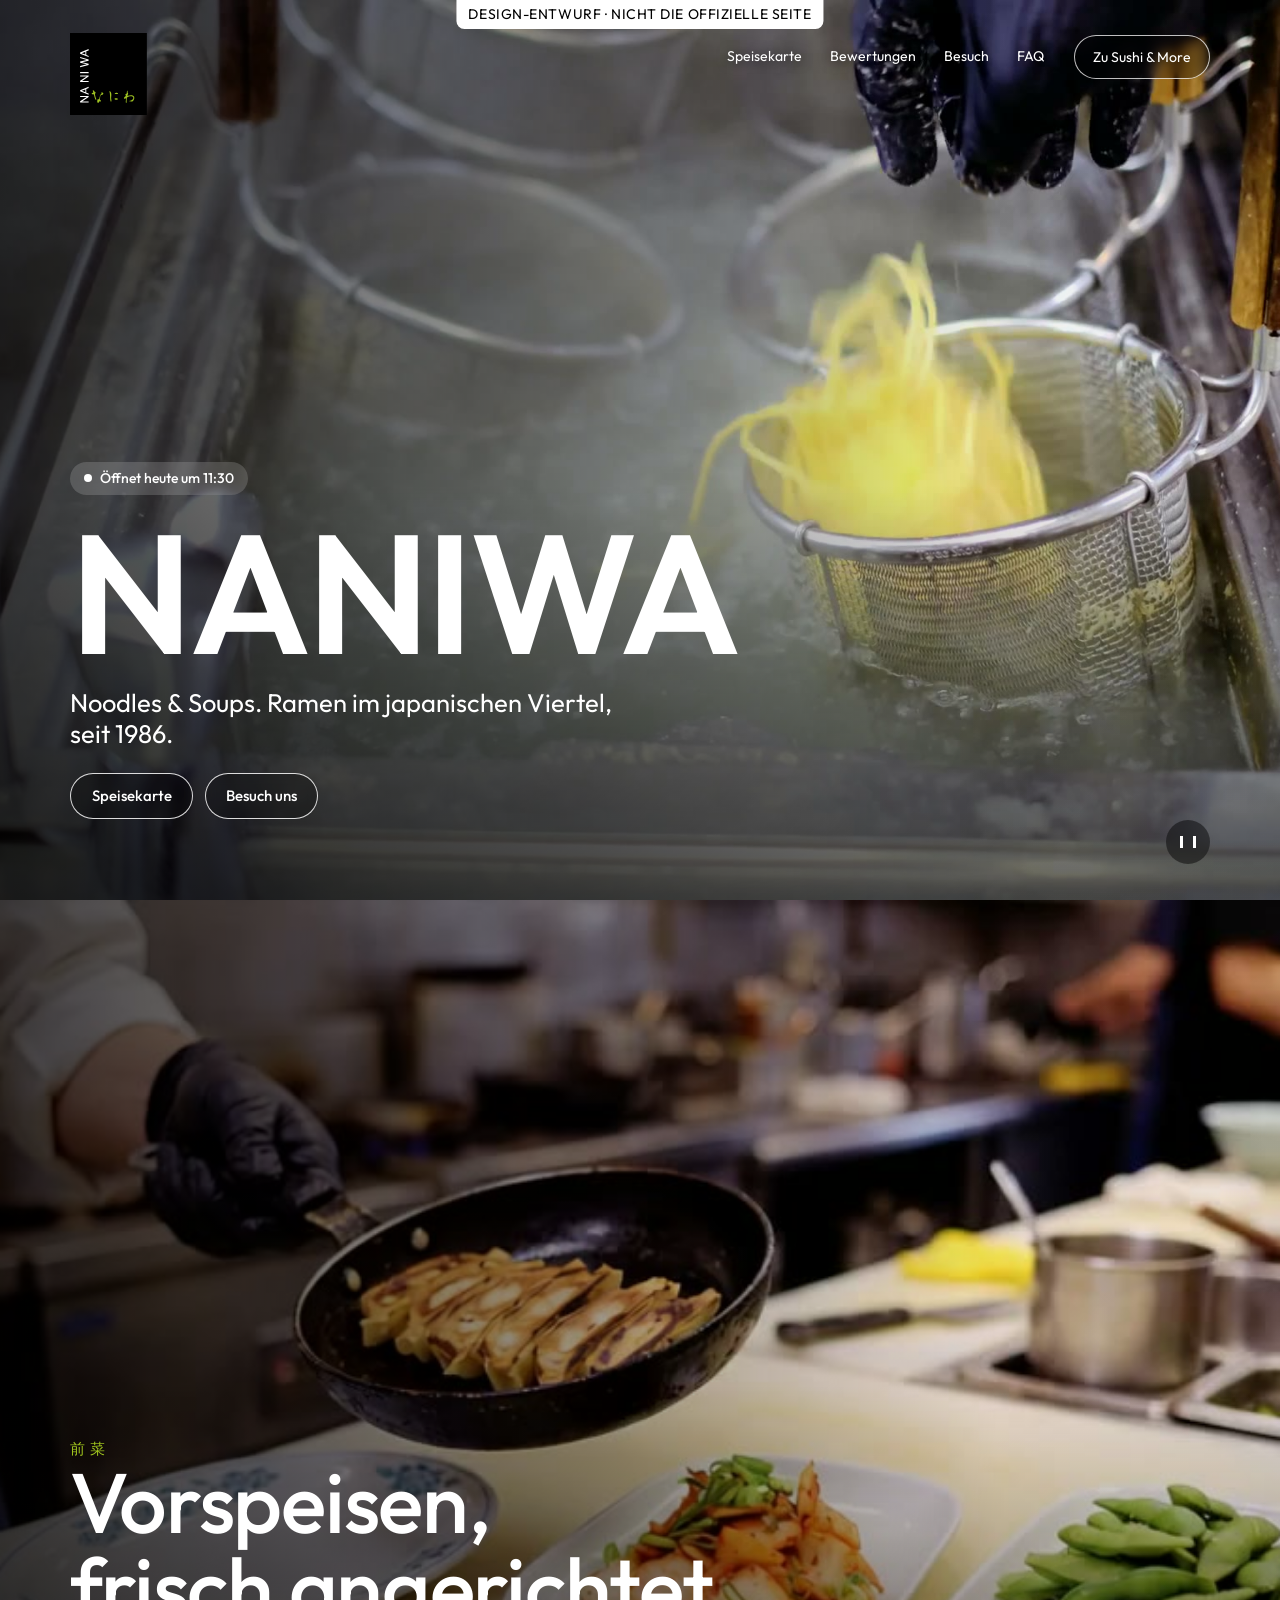
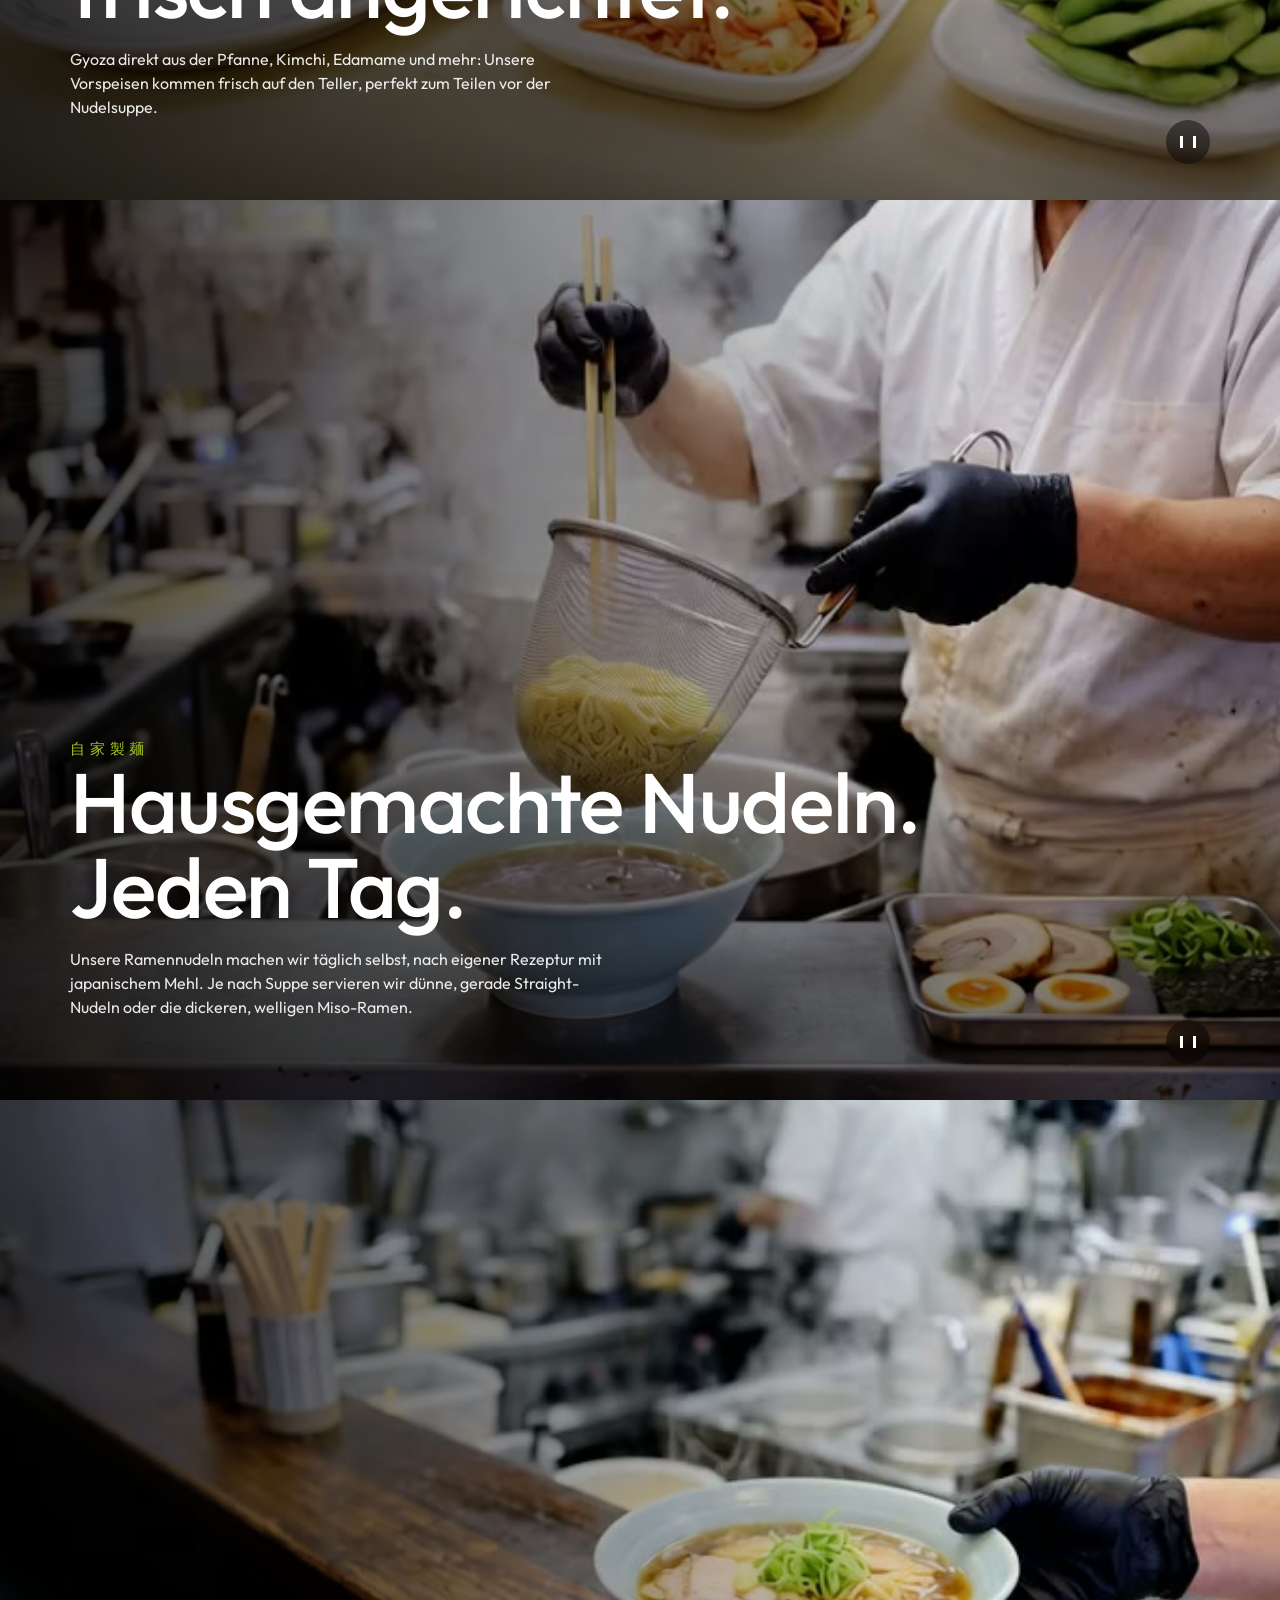
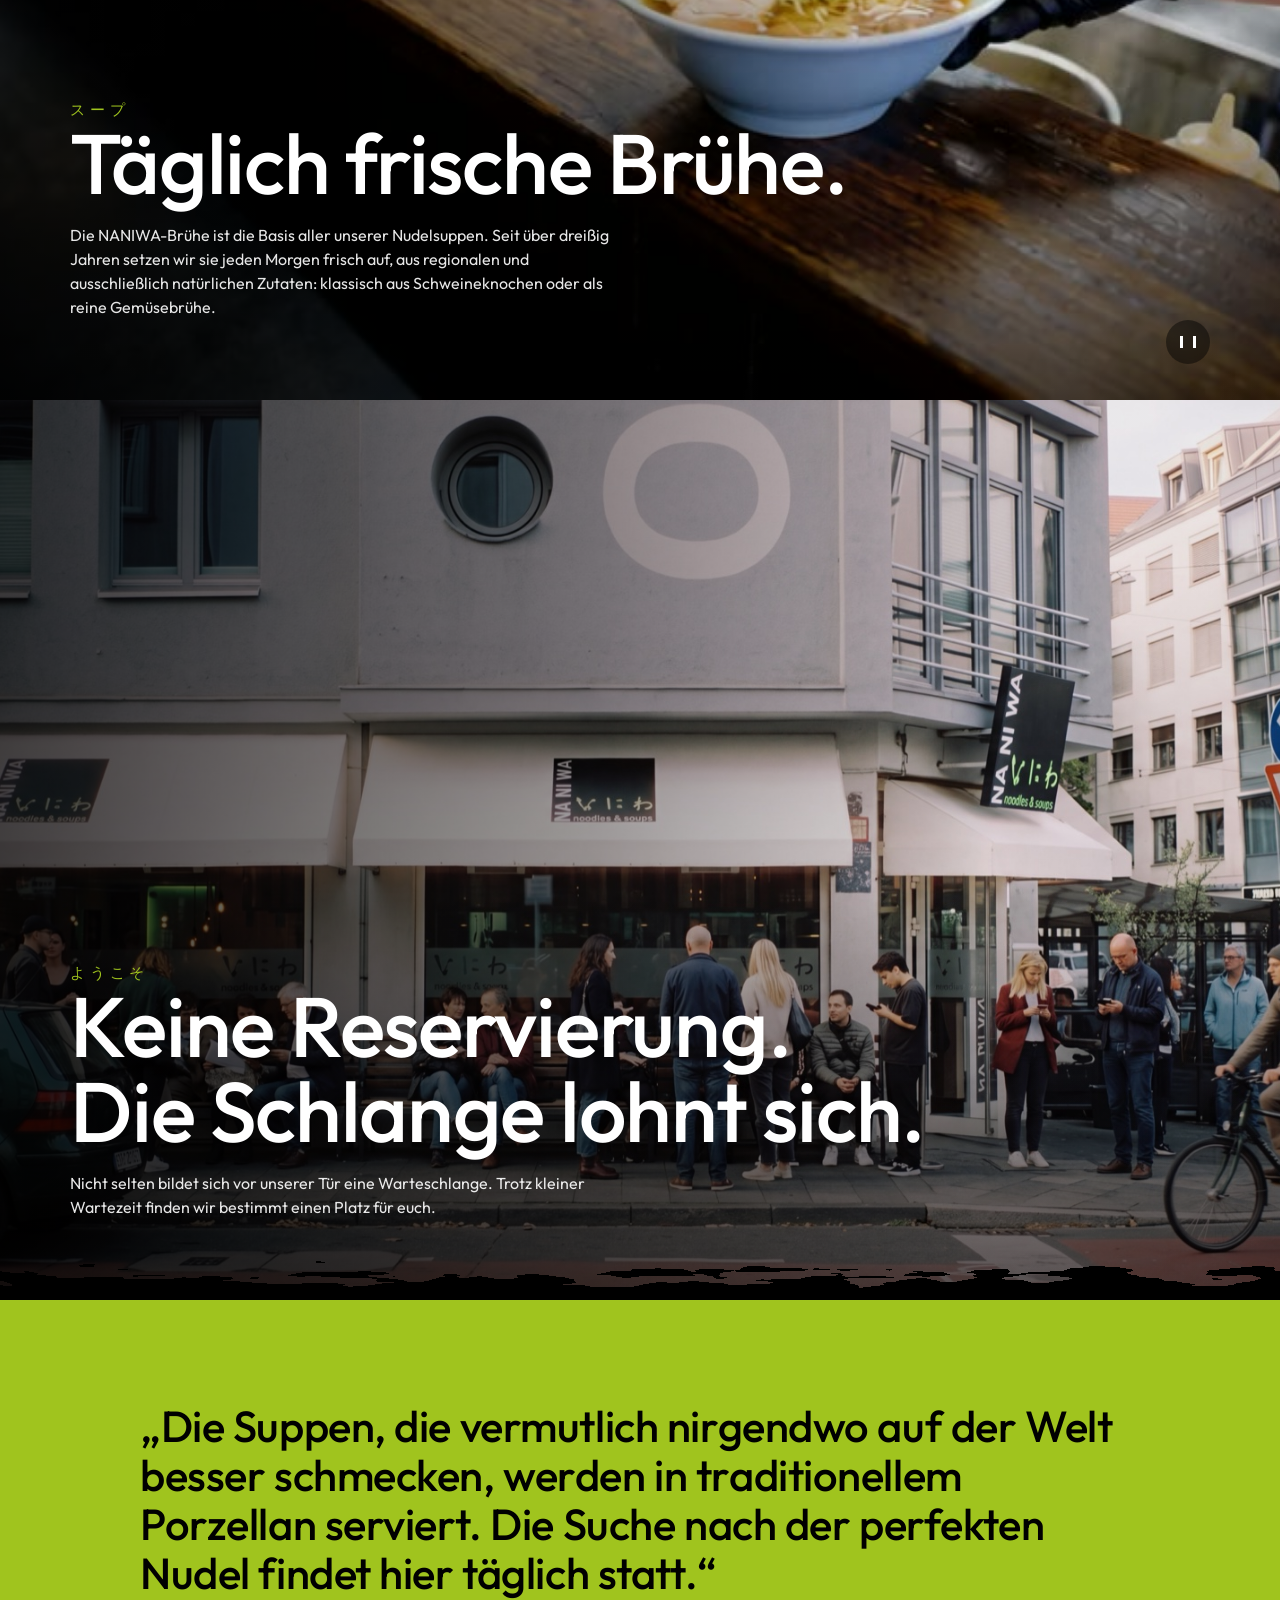
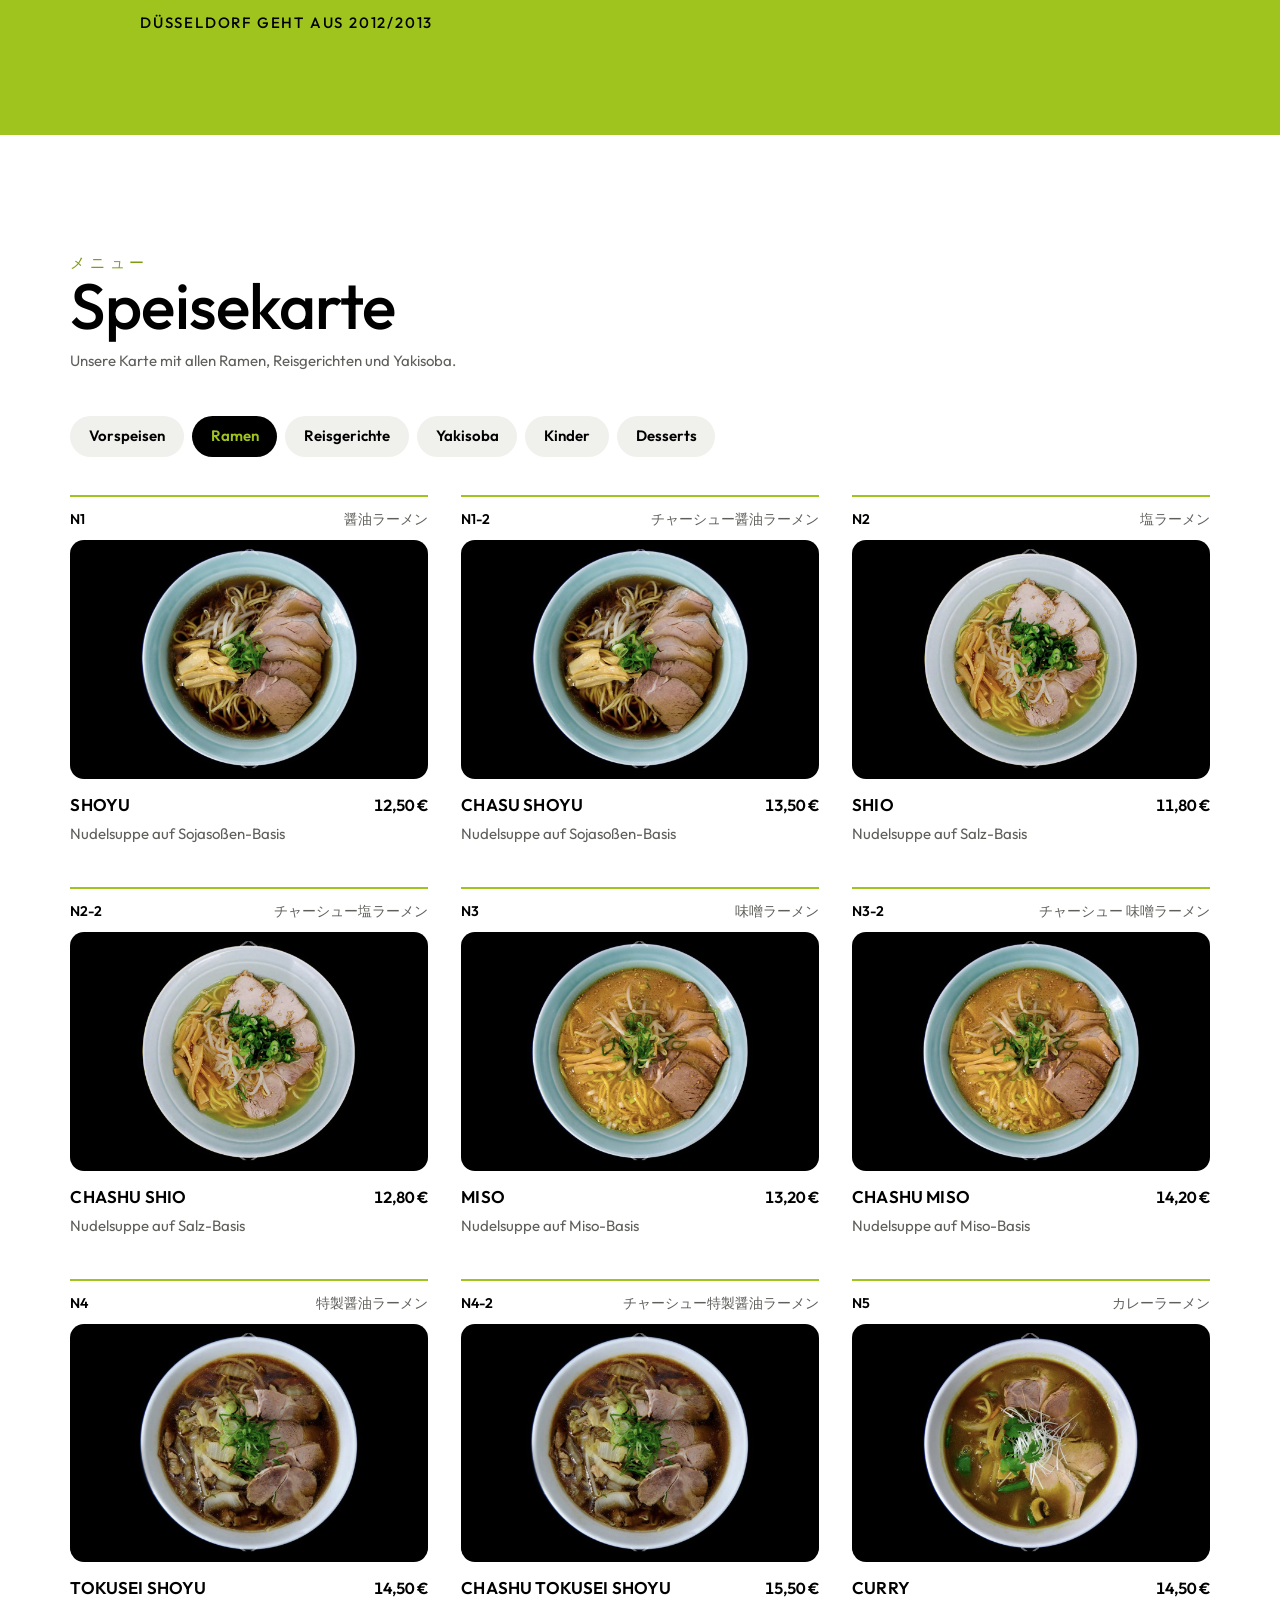
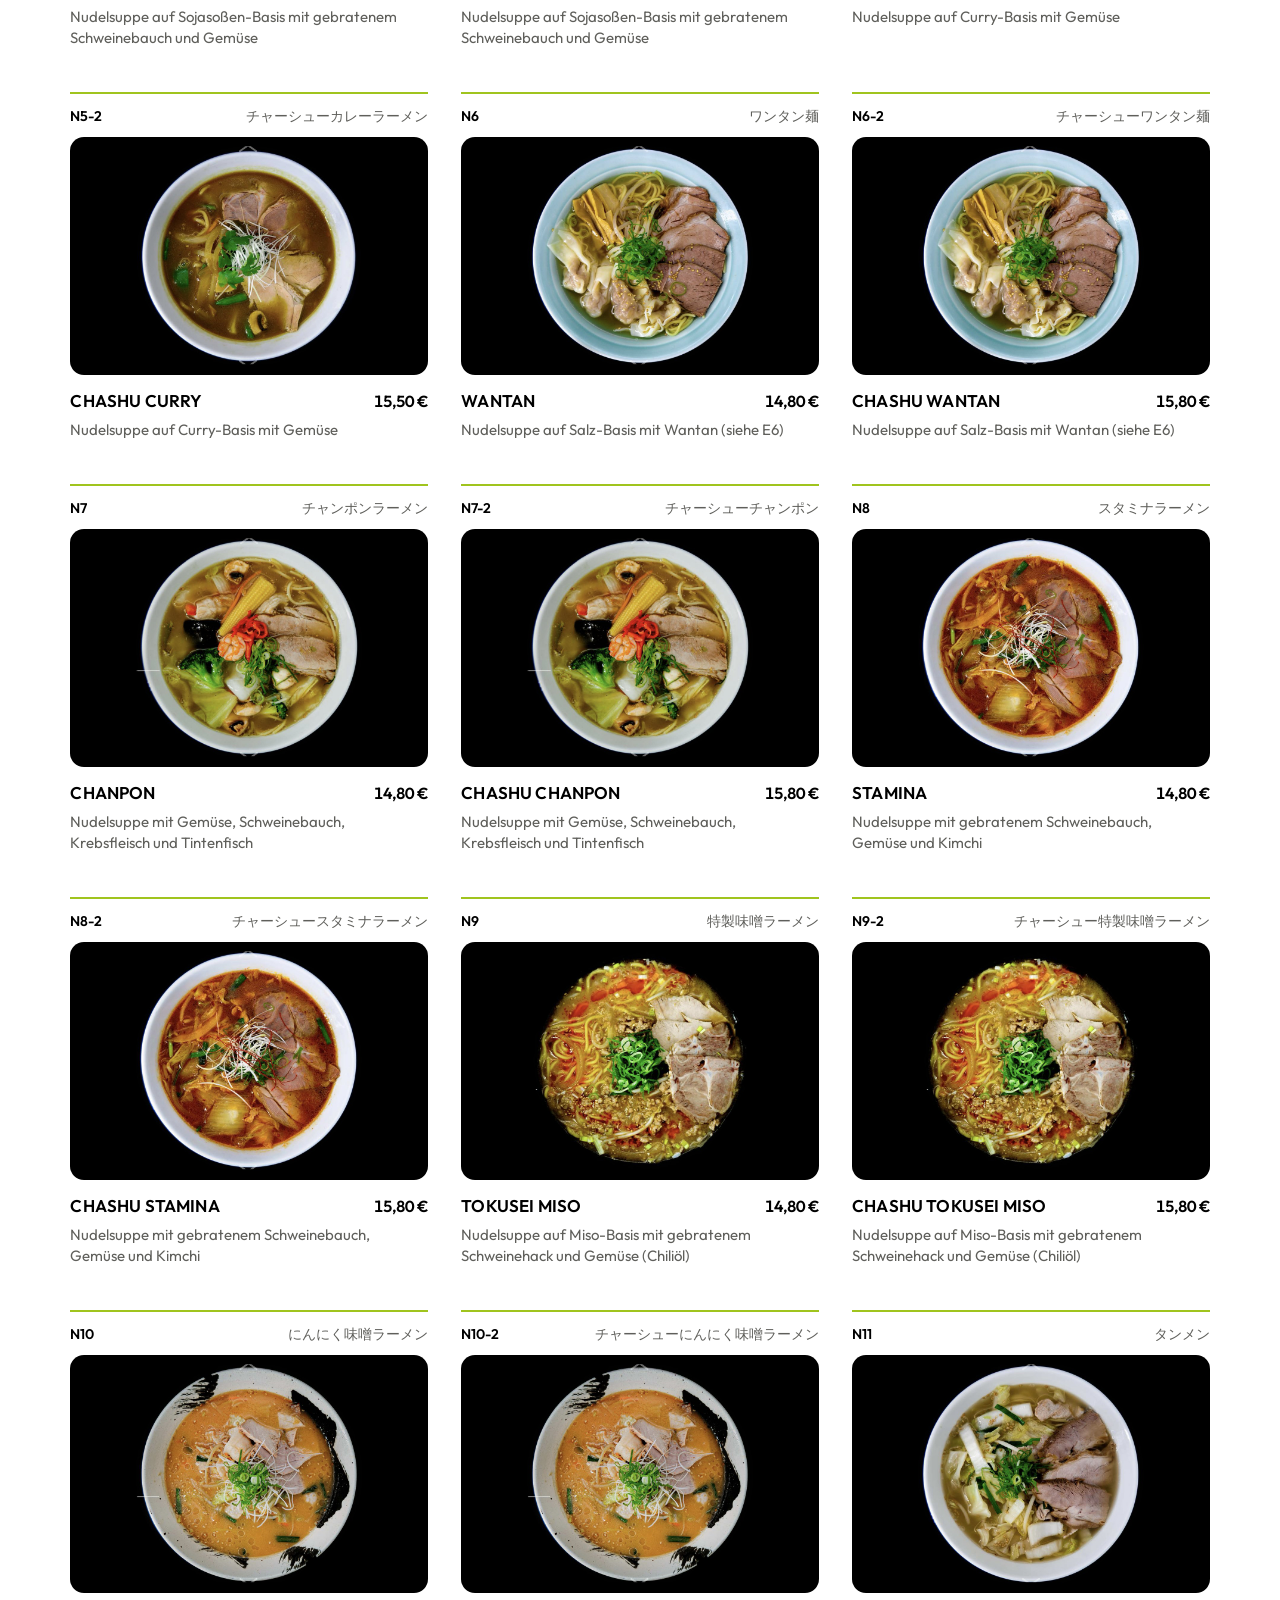
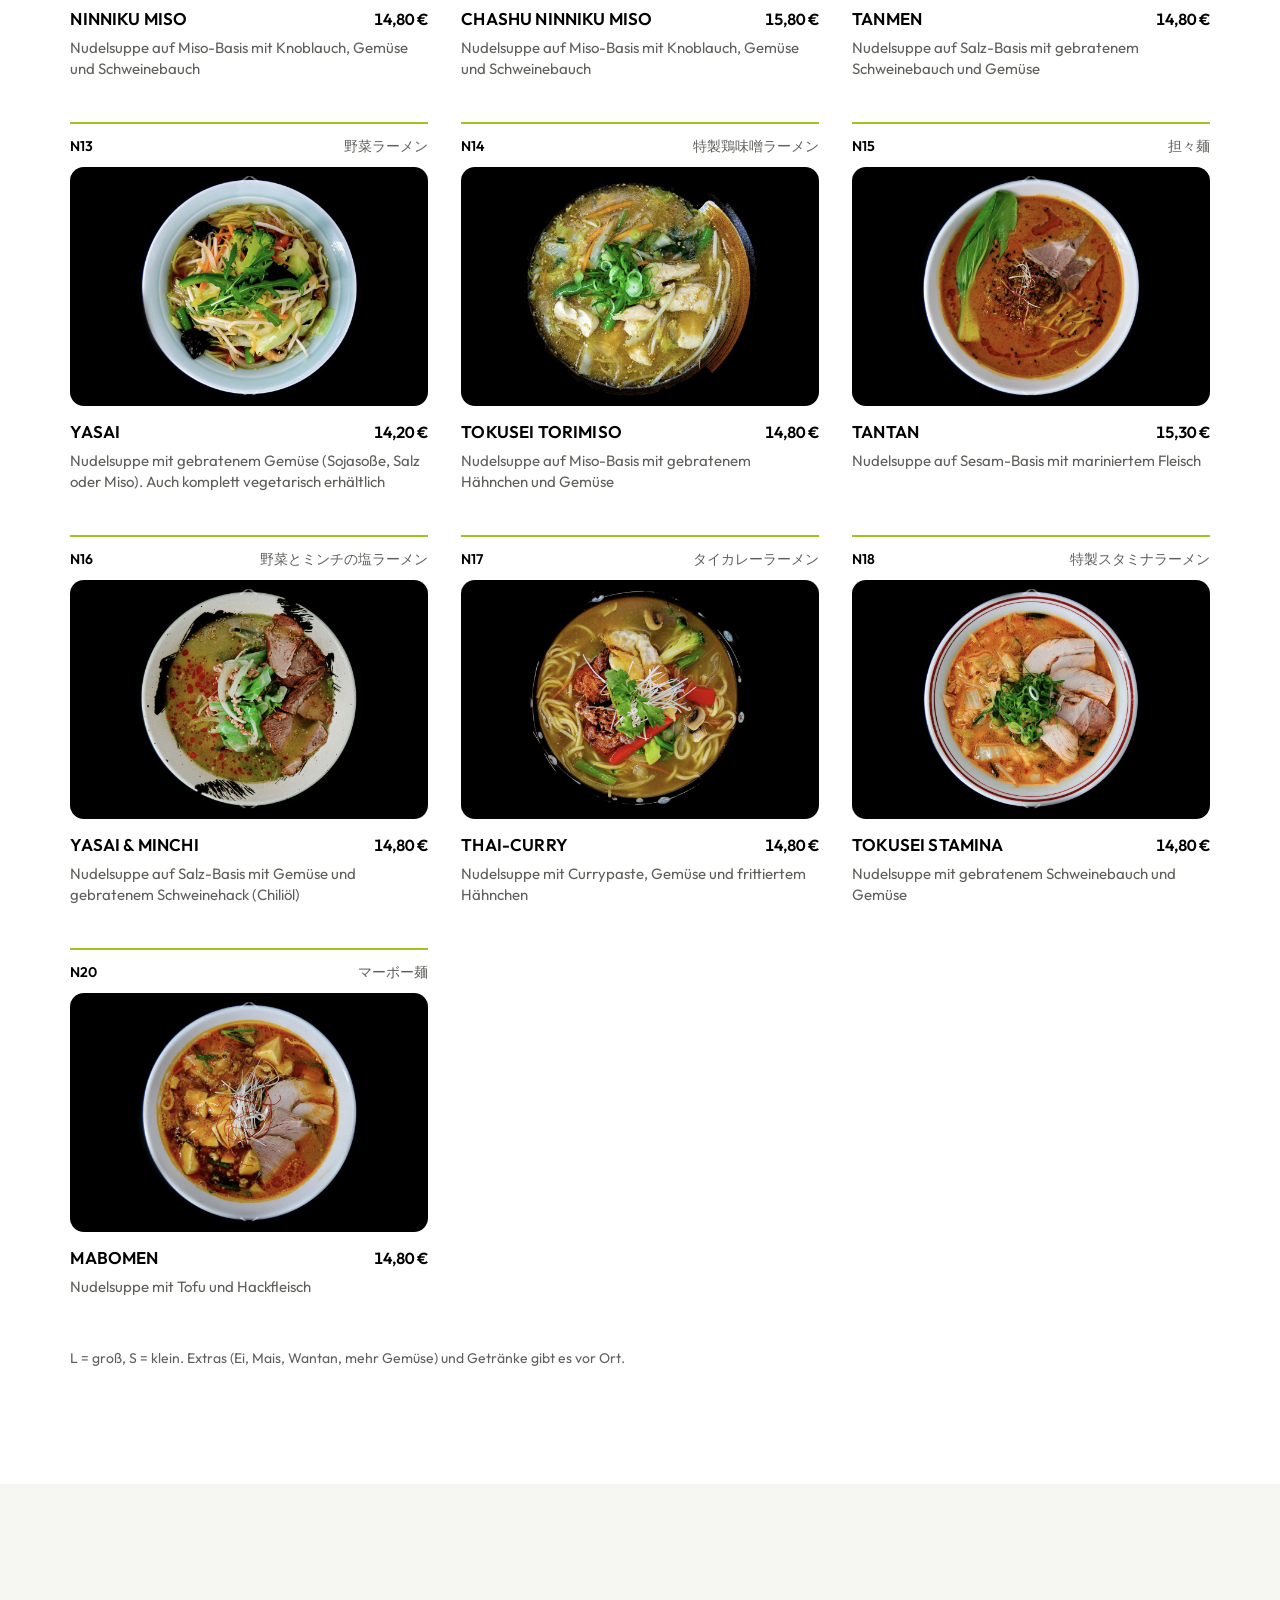
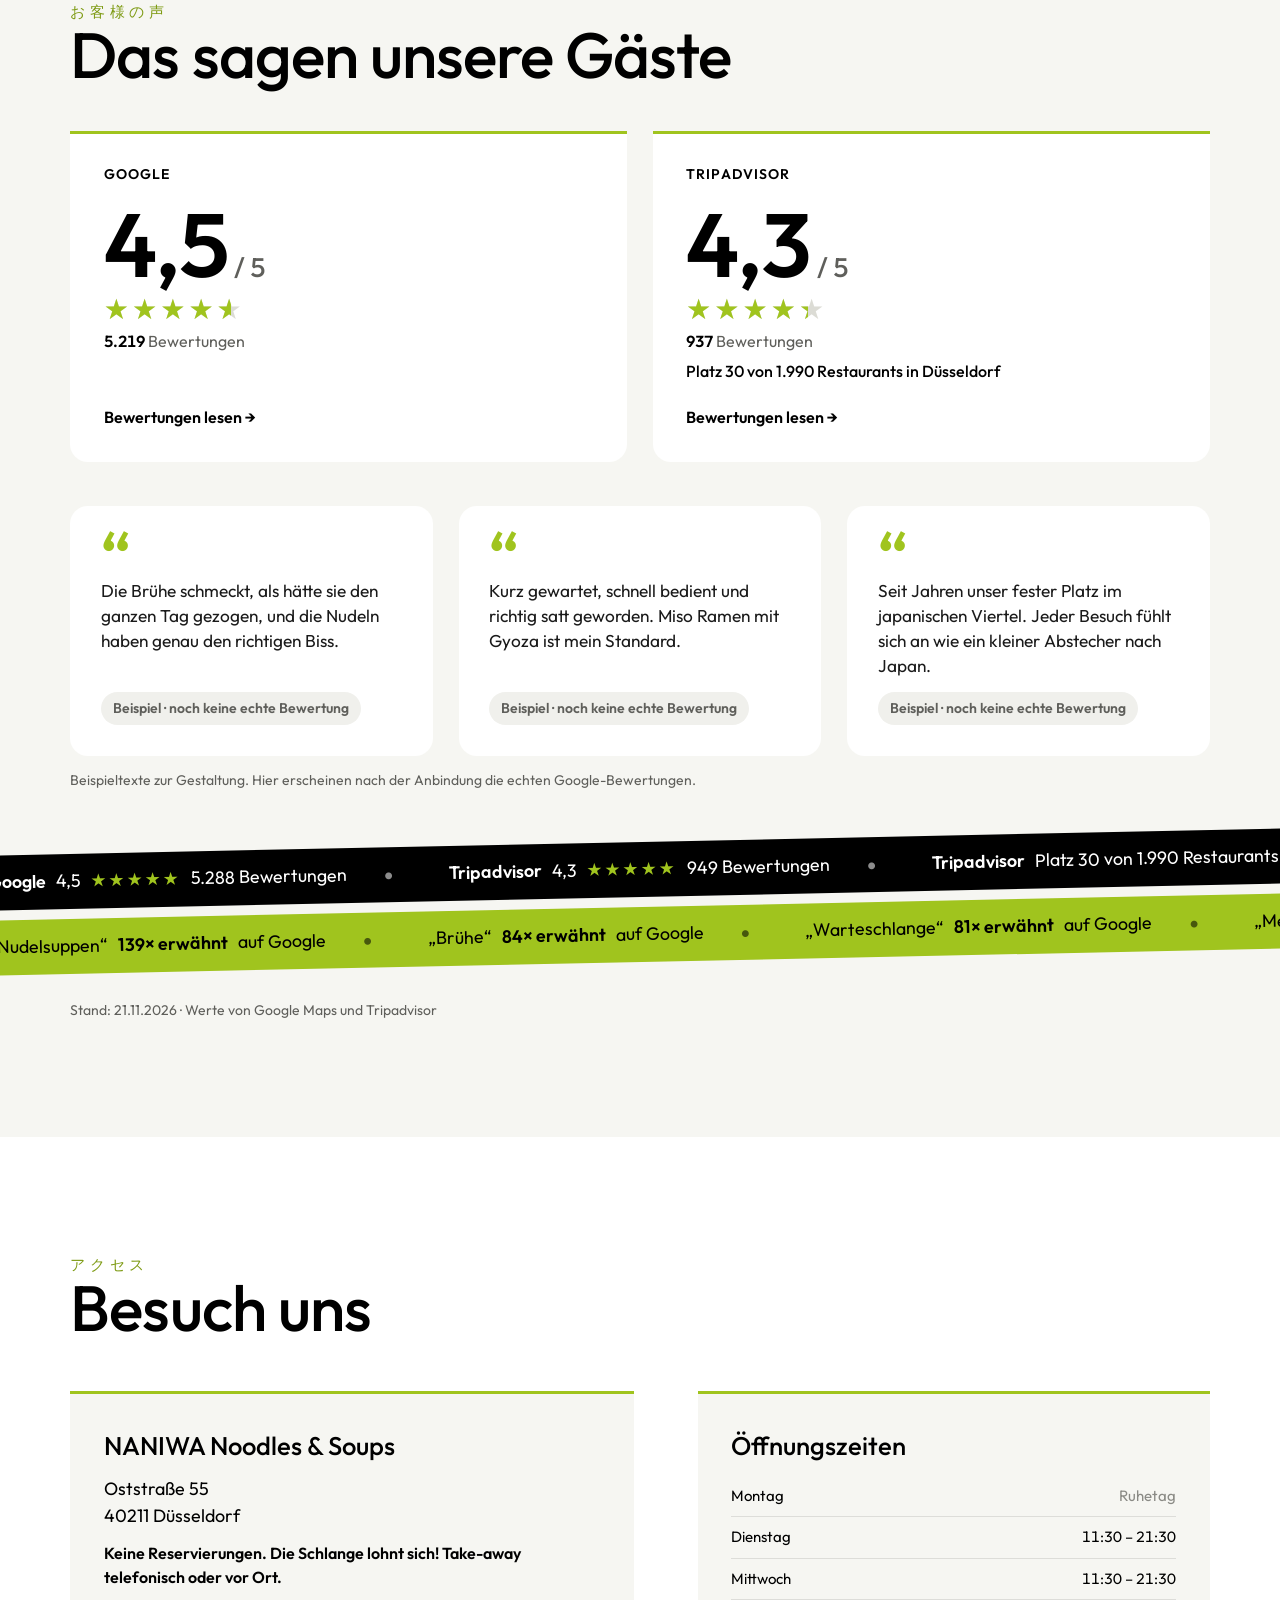
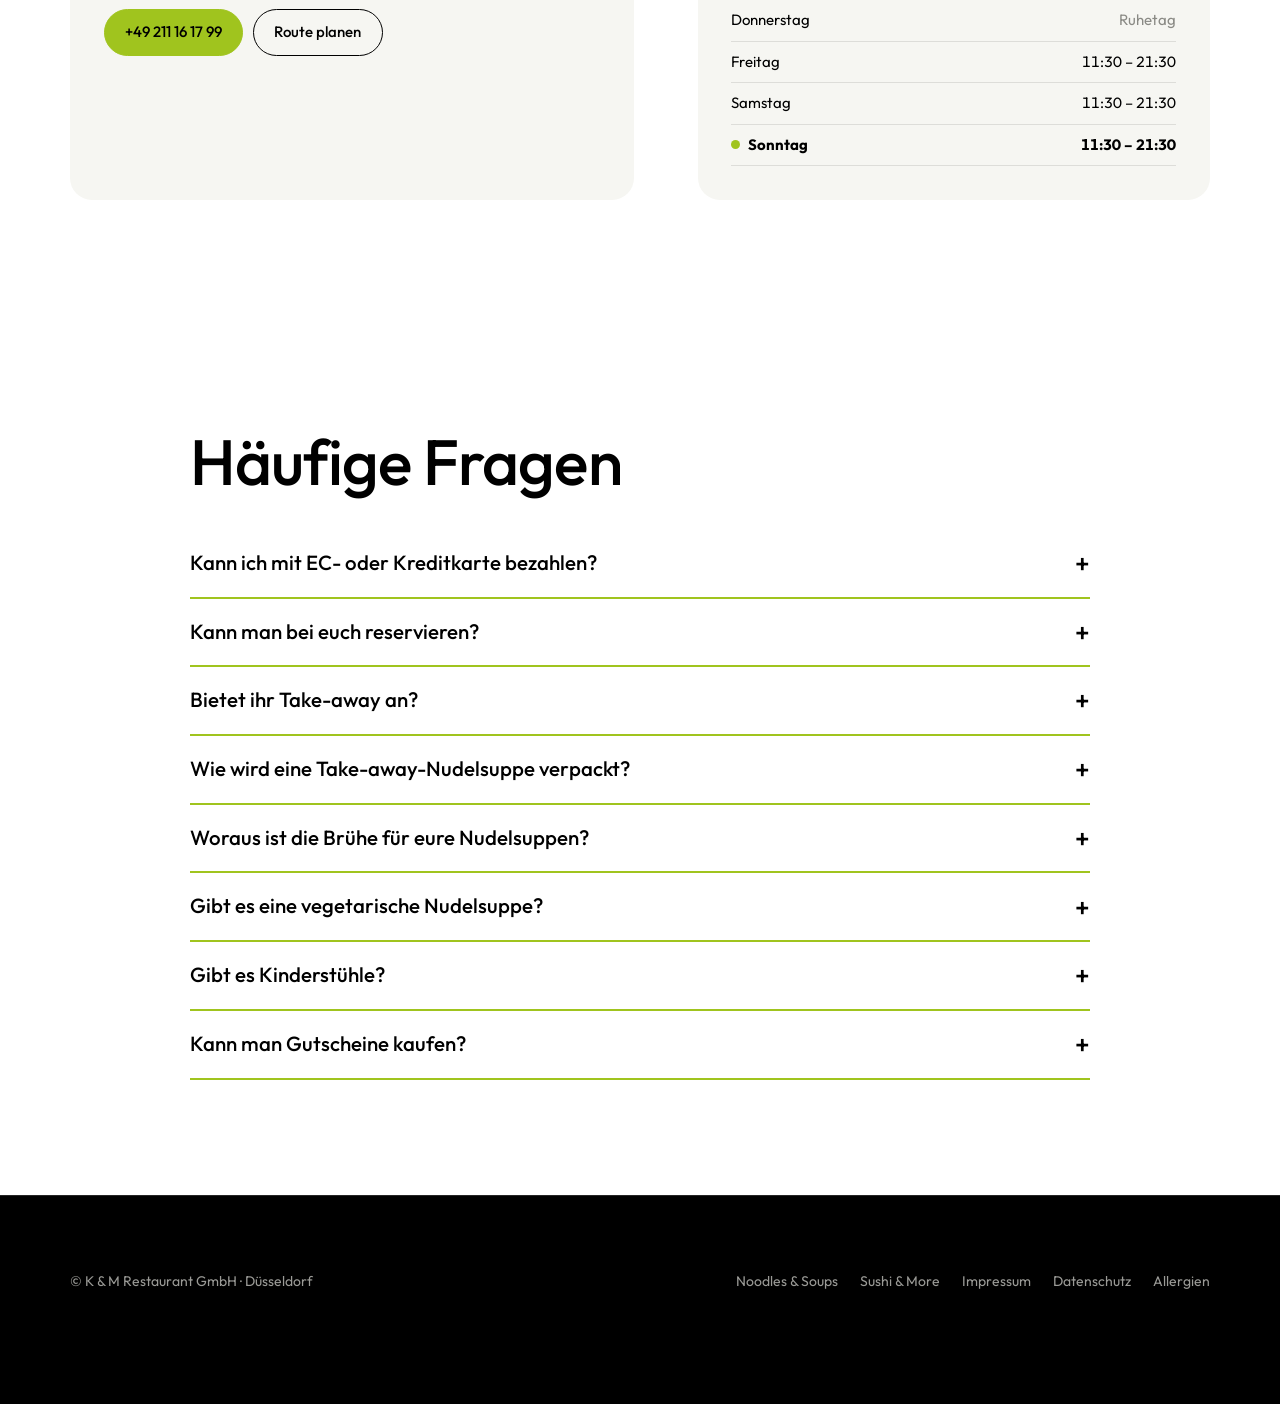
==== commit 66c84fd6: "Schlangen-Abschnitt mit neuem Außenbild (abgenommen), 4K + Handy-Version Co-Authored-By: Claude Opus" ====
--- a/noodles/index.html
+++ b/noodles/index.html
@@ -43,12 +43,18 @@
     <p class="body">Unsere Ramennudeln machen wir täglich selbst, nach eigener Rezeptur mit japanischem Mehl. Je nach Suppe servieren wir dünne, gerade Straight-Nudeln oder die dickeren, welligen Miso-Ramen.</p></div>
   <button class="pause" type="button" aria-pressed="false" aria-label="Video anhalten"></button>
 </section>
-<section class="vsec brush-bottom">
+<section class="vsec ">
   <video data-bg muted loop playsinline preload="none" poster="../assets/img/n-schale-v2.jpg" src="../assets/video/n-schale-v2.mp4"></video>
   <div class="txt rv"><span class="jp" lang="ja">スープ</span>
     <h2>Täglich frische Brühe.</h2>
     <p class="body">Die NANIWA-Brühe ist die Basis aller unserer Nudelsuppen. Seit über dreißig Jahren setzen wir sie jeden Morgen frisch auf, aus regionalen und ausschließlich natürlichen Zutaten: klassisch aus Schweineknochen oder als reine Gemüsebrühe.</p></div>
   <button class="pause" type="button" aria-pressed="false" aria-label="Video anhalten"></button>
+</section>
+<section class="vsec brush-bottom">
+  <img class="still kb" src="../assets/img/n-aussen.jpg" srcset="../assets/img/n-aussen-m.jpg 1800w, ../assets/img/n-aussen.jpg 3840w" sizes="100vw" alt="NANIWA Noodles &amp; Soups an der Oststraße: Gäste warten vor dem Lokal" loading="lazy" decoding="async">
+  <div class="txt rv"><span class="jp" lang="ja">ようこそ</span>
+    <h2>Keine Reservierung.<br>Die Schlange lohnt sich.</h2>
+    <p class="body">Nicht selten bildet sich vor unserer Tür eine Warteschlange. Trotz kleiner Wartezeit finden wir bestimmt einen Platz für euch.</p></div>
 </section>
 <section class="quote">
   <blockquote class="rv">„Die Suppen, die vermutlich nirgendwo auf der Welt besser schmecken, werden in traditionellem Porzellan serviert. Die Suche nach der perfekten Nudel findet hier täglich statt.“<cite>Düsseldorf geht aus 2012/2013</cite></blockquote>
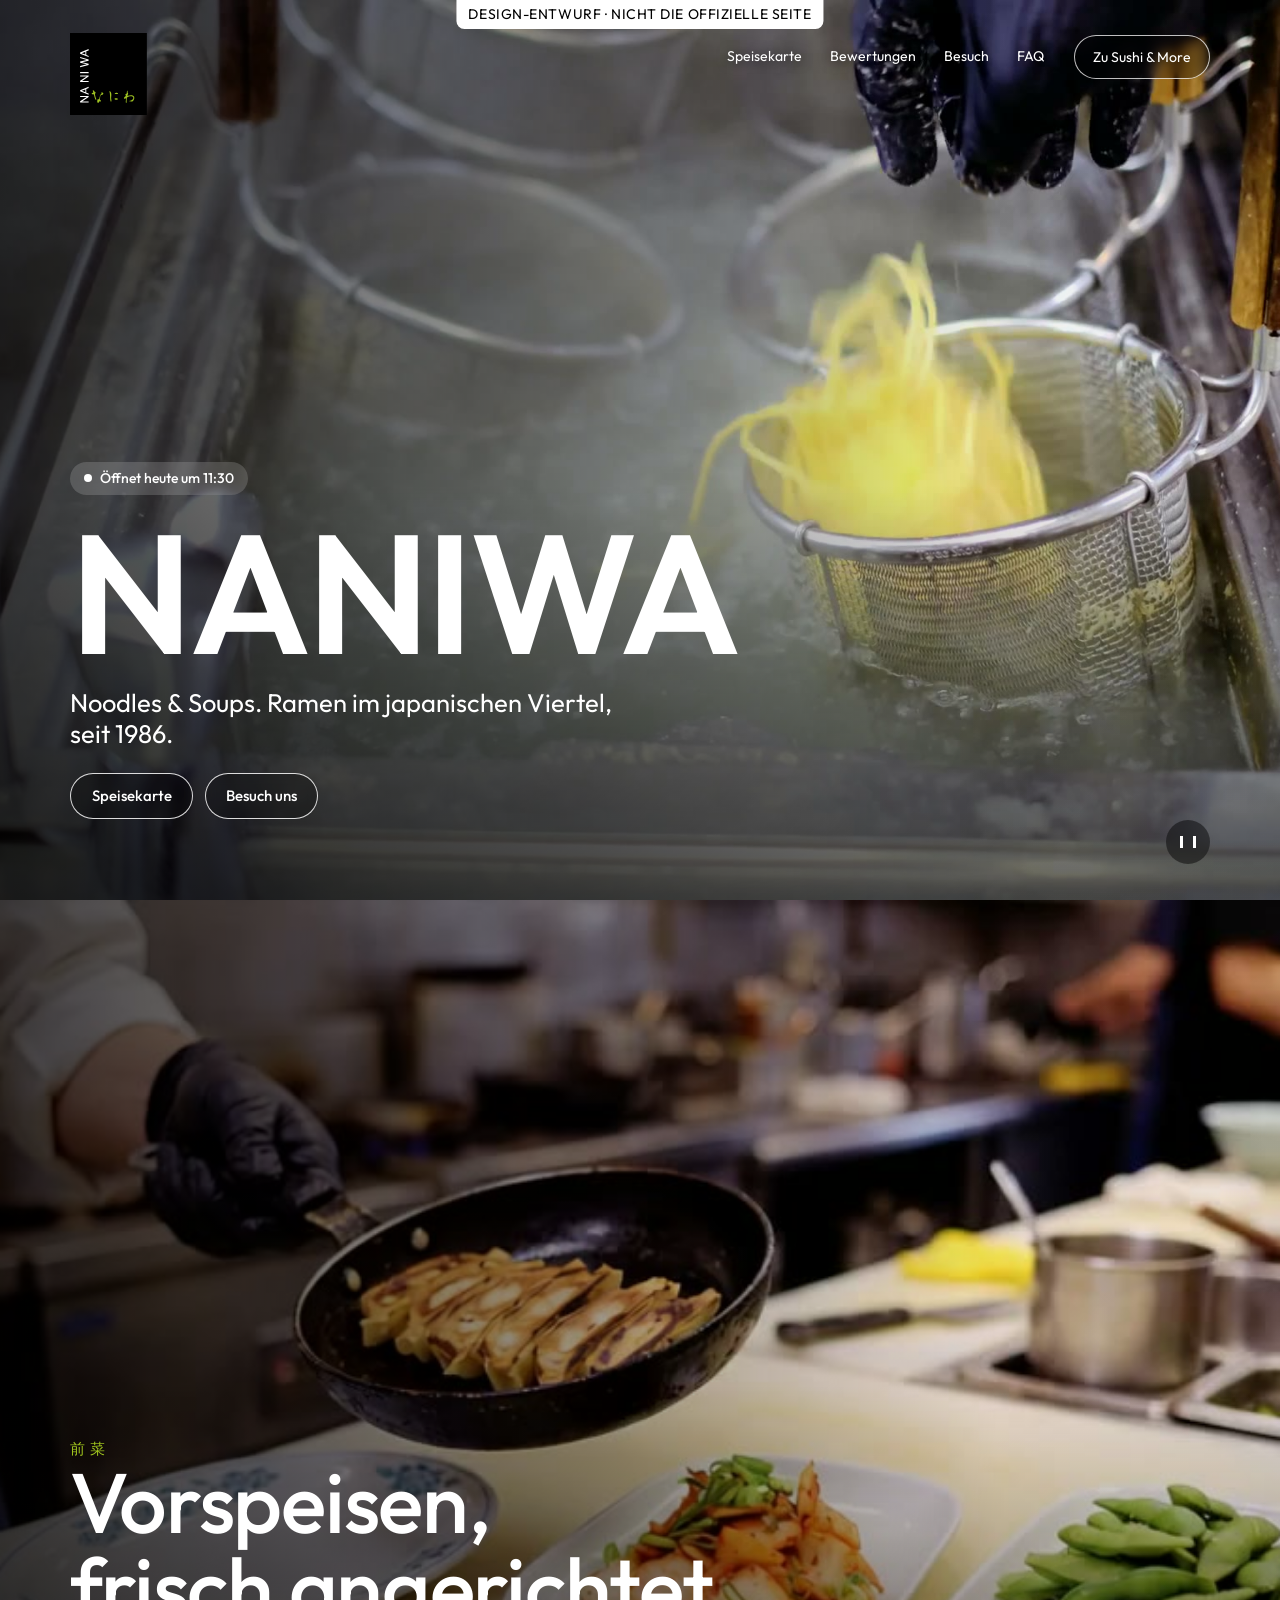
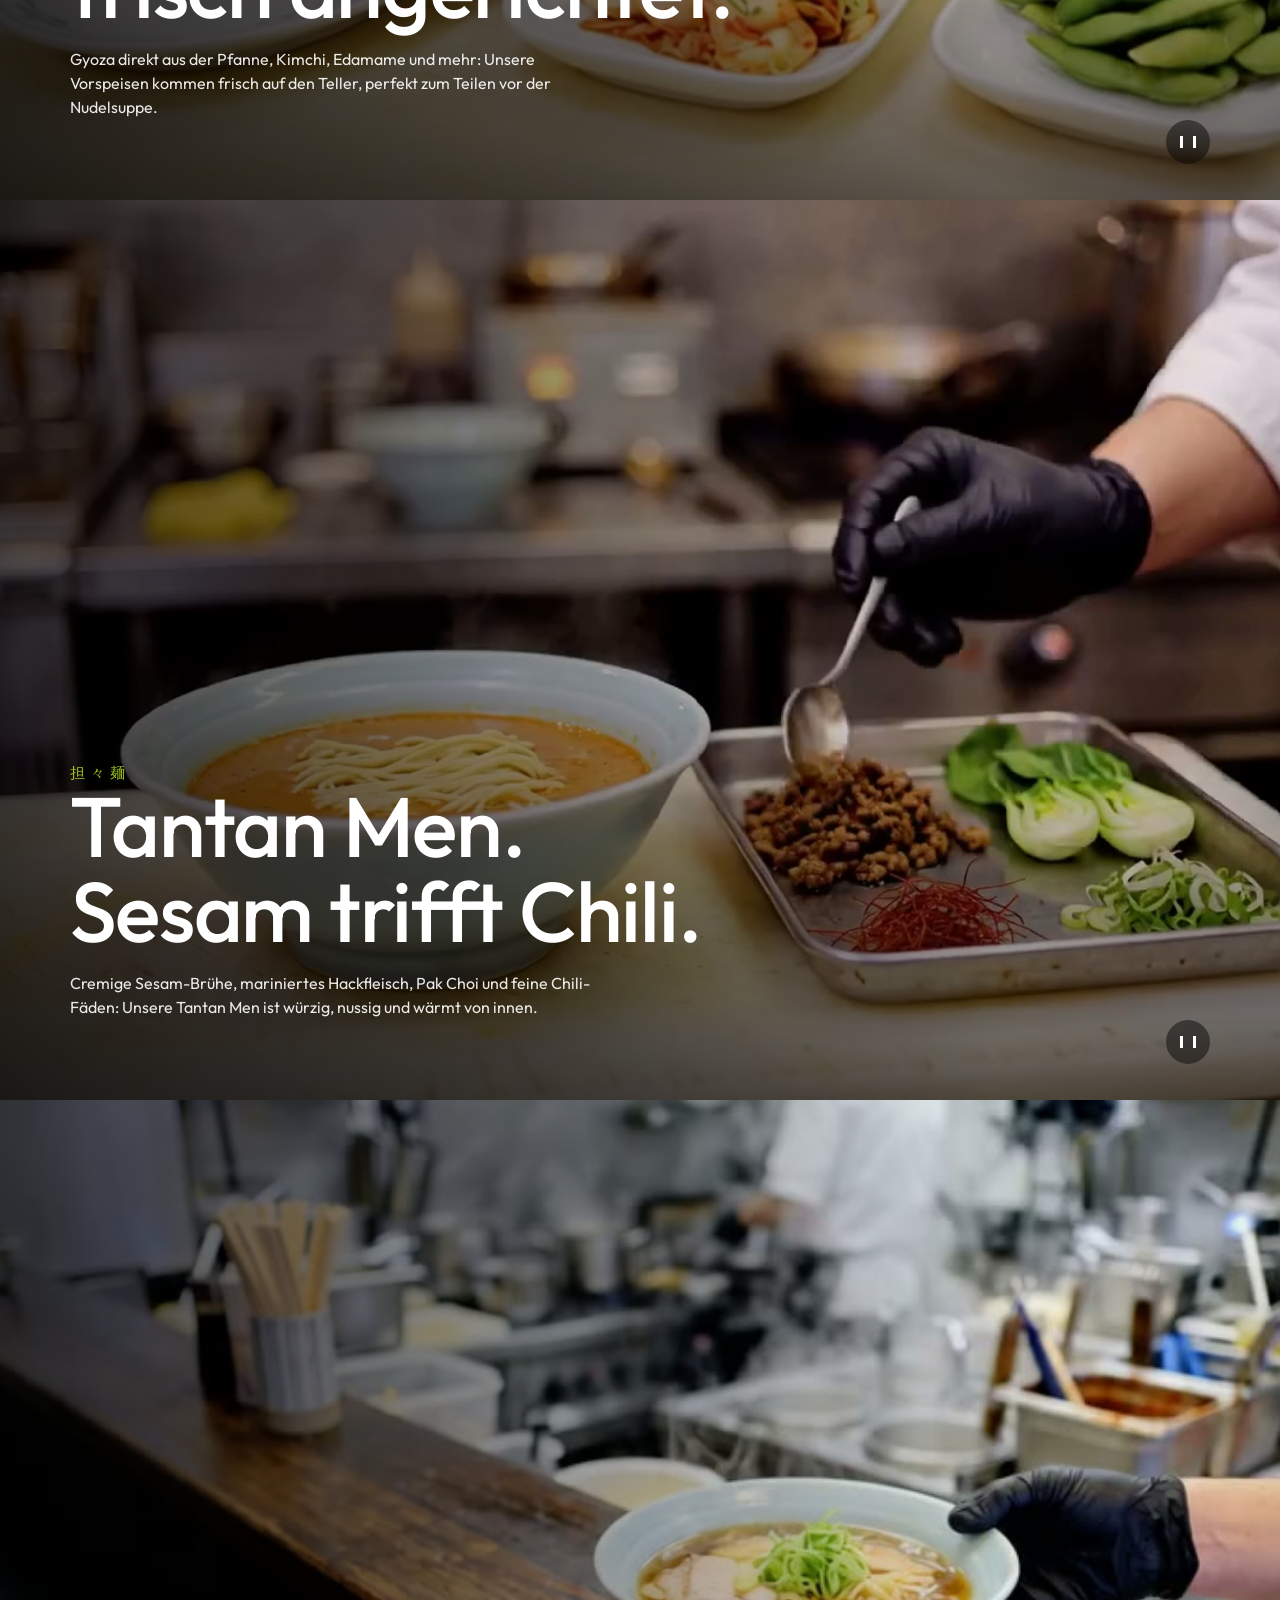
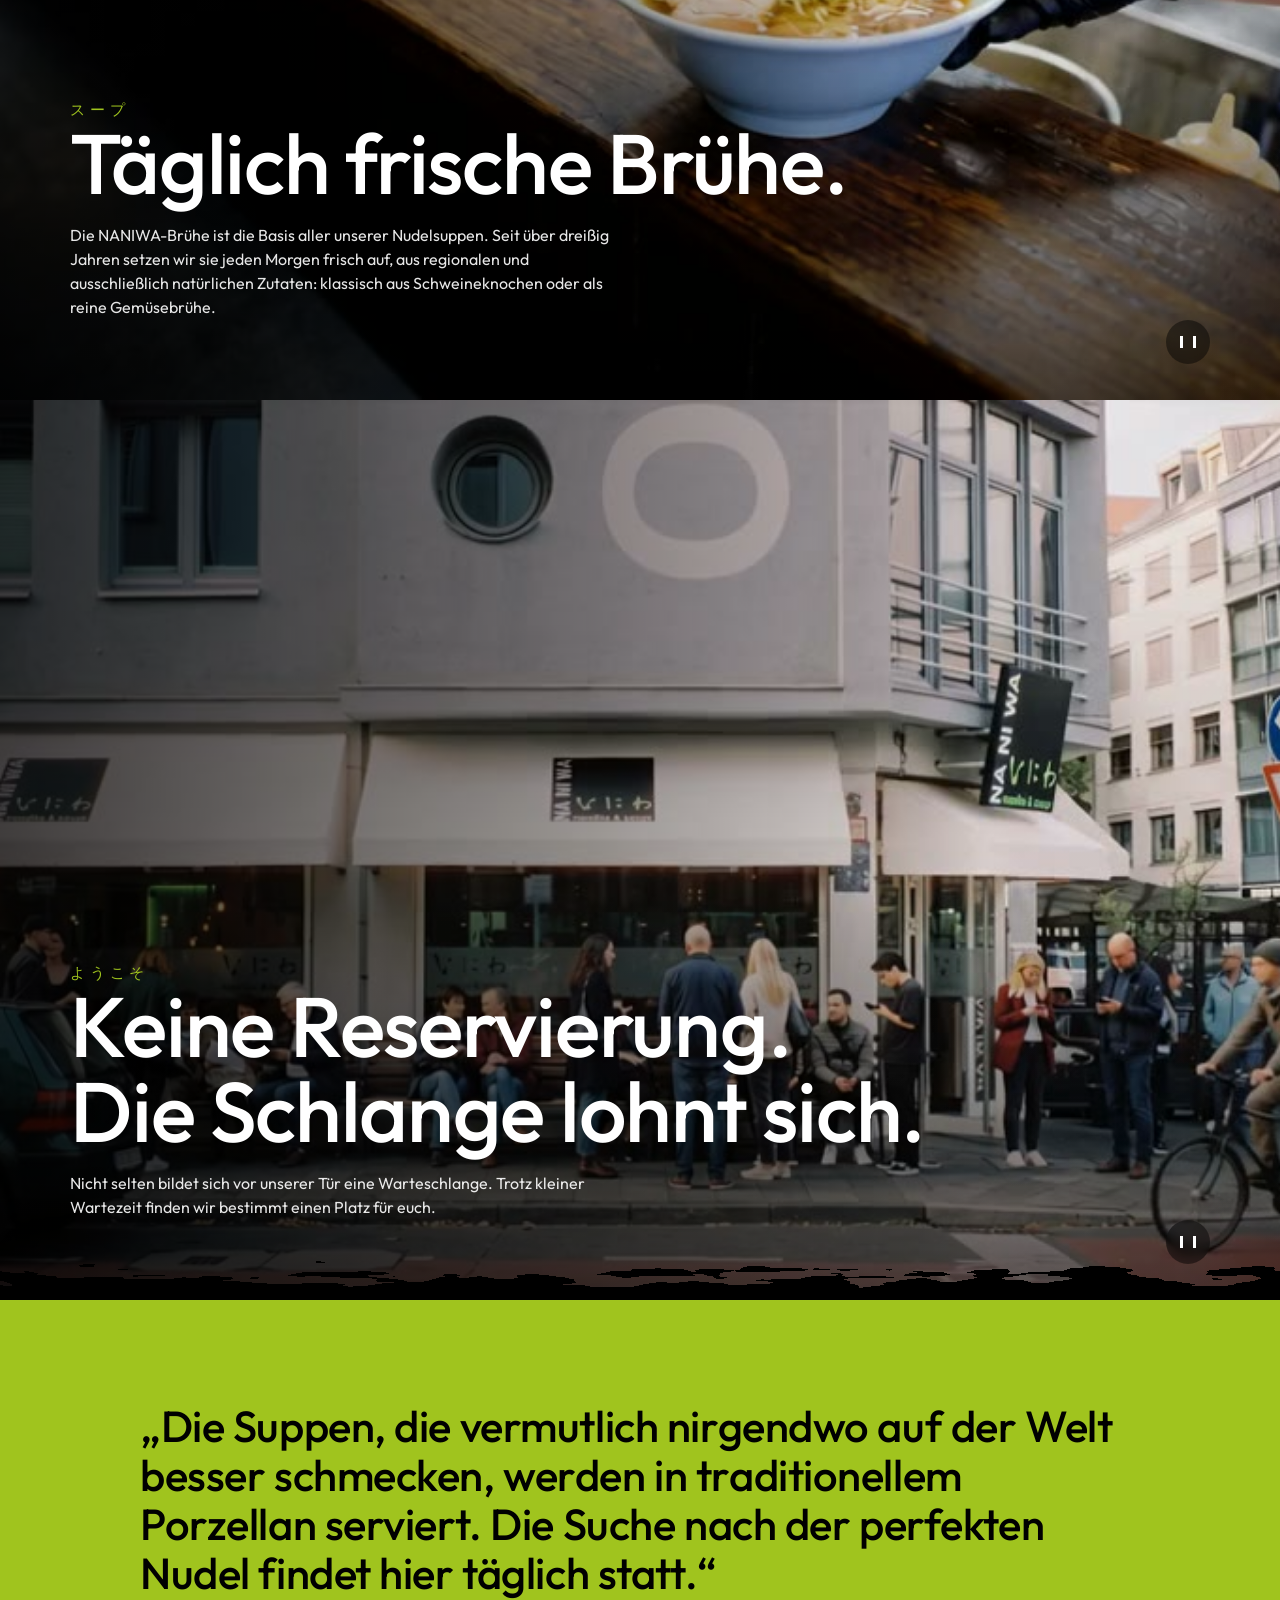
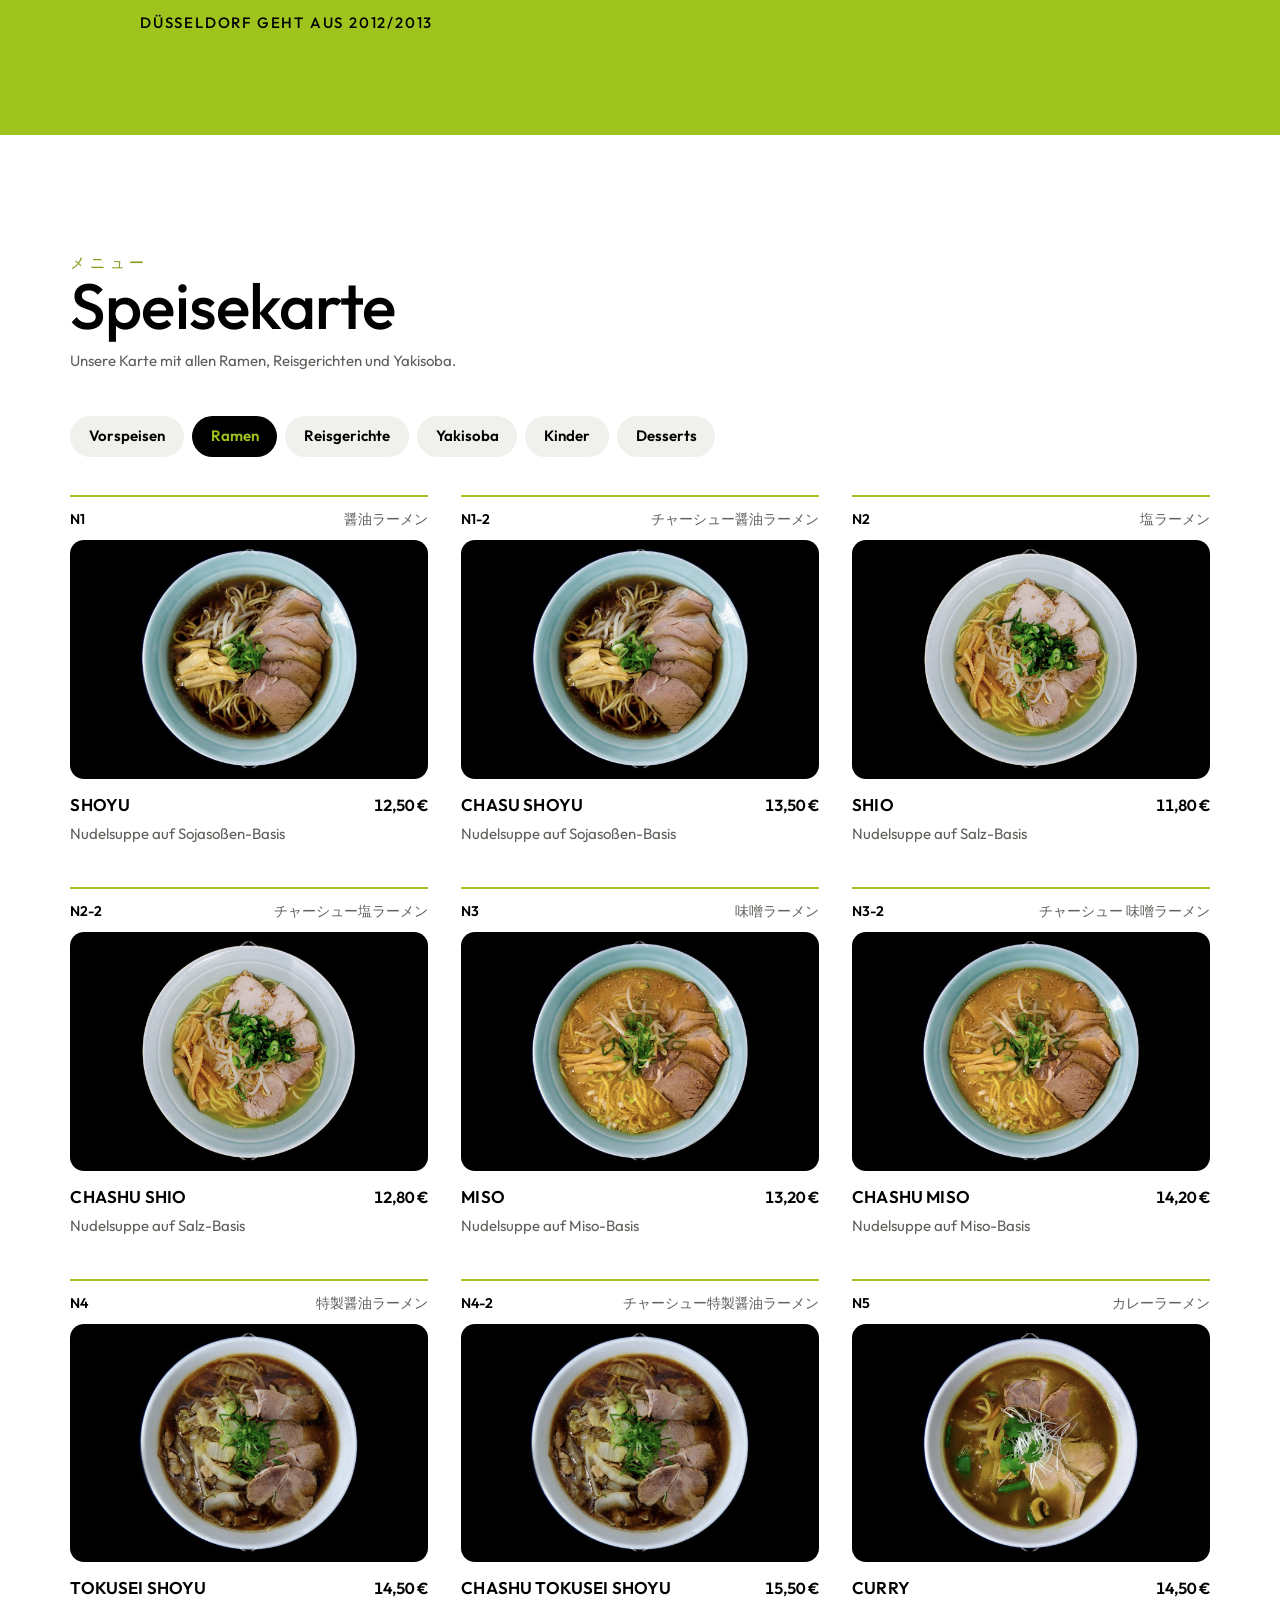
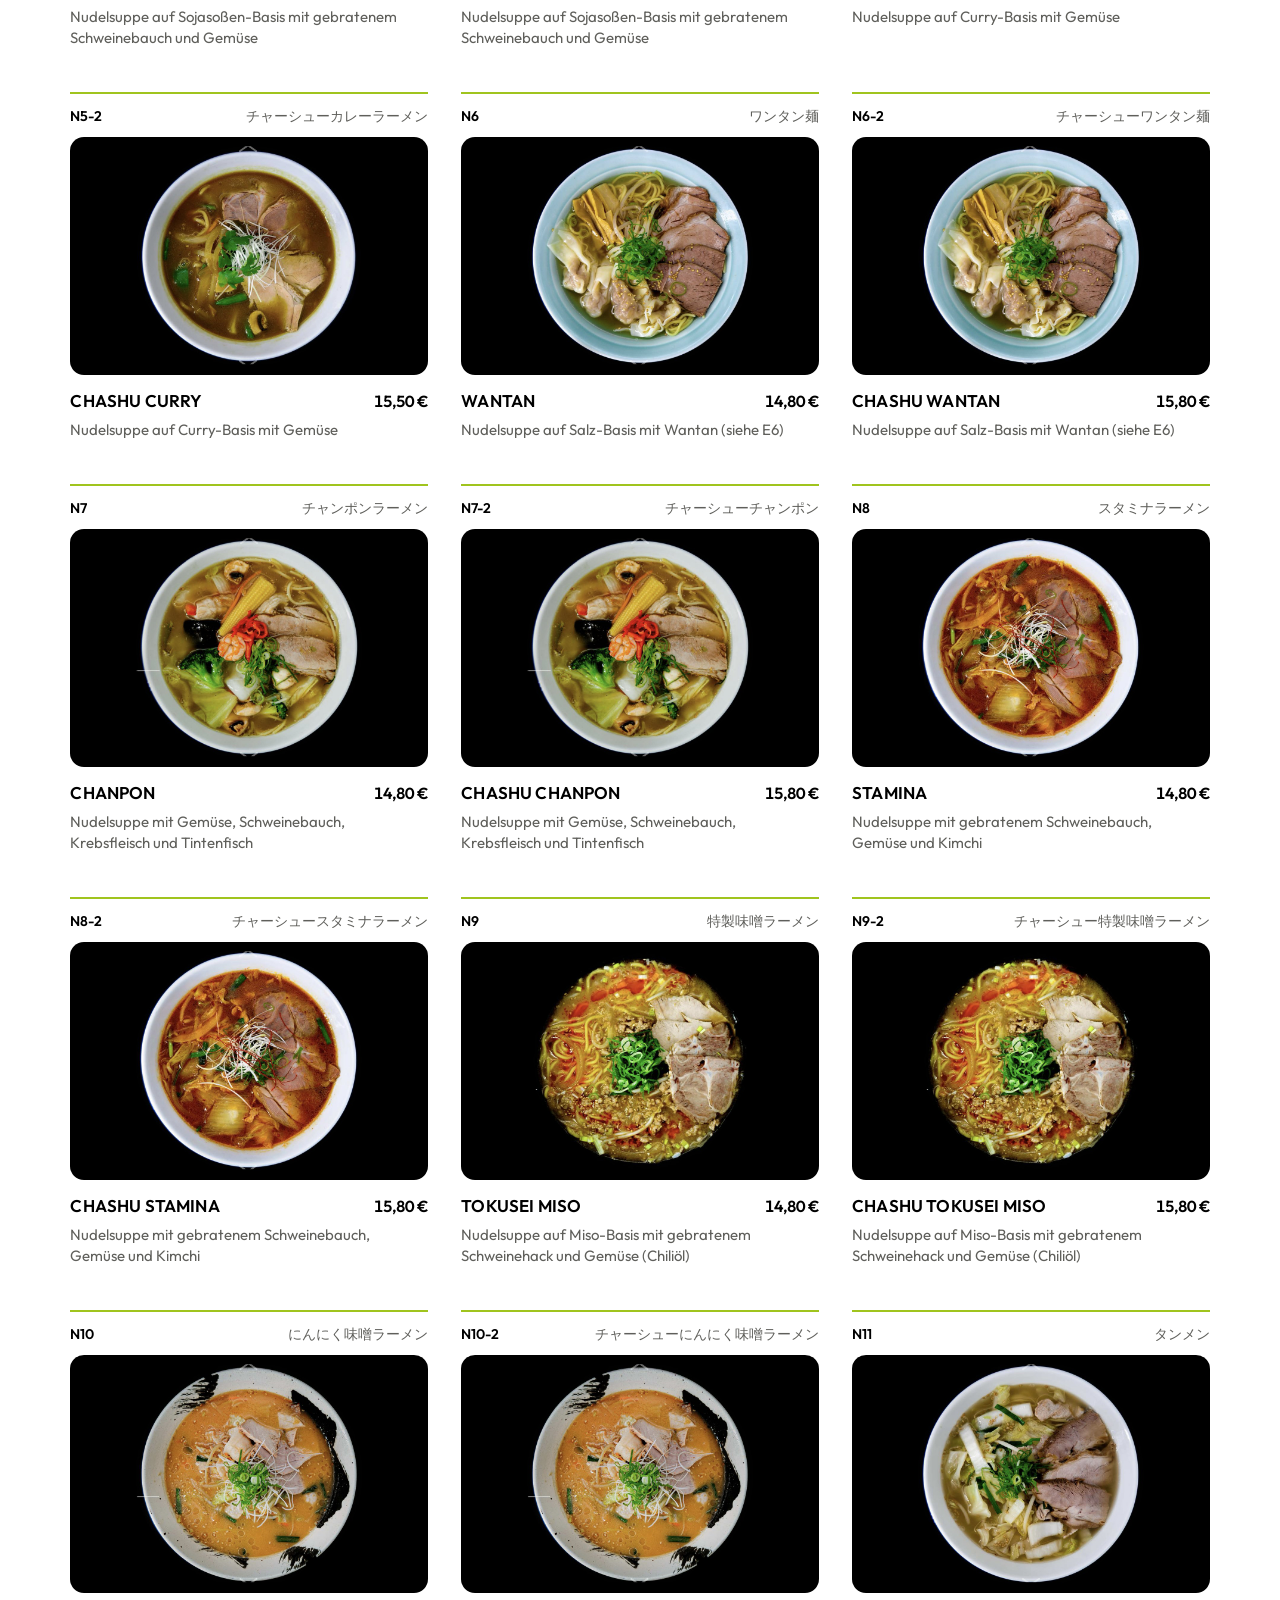
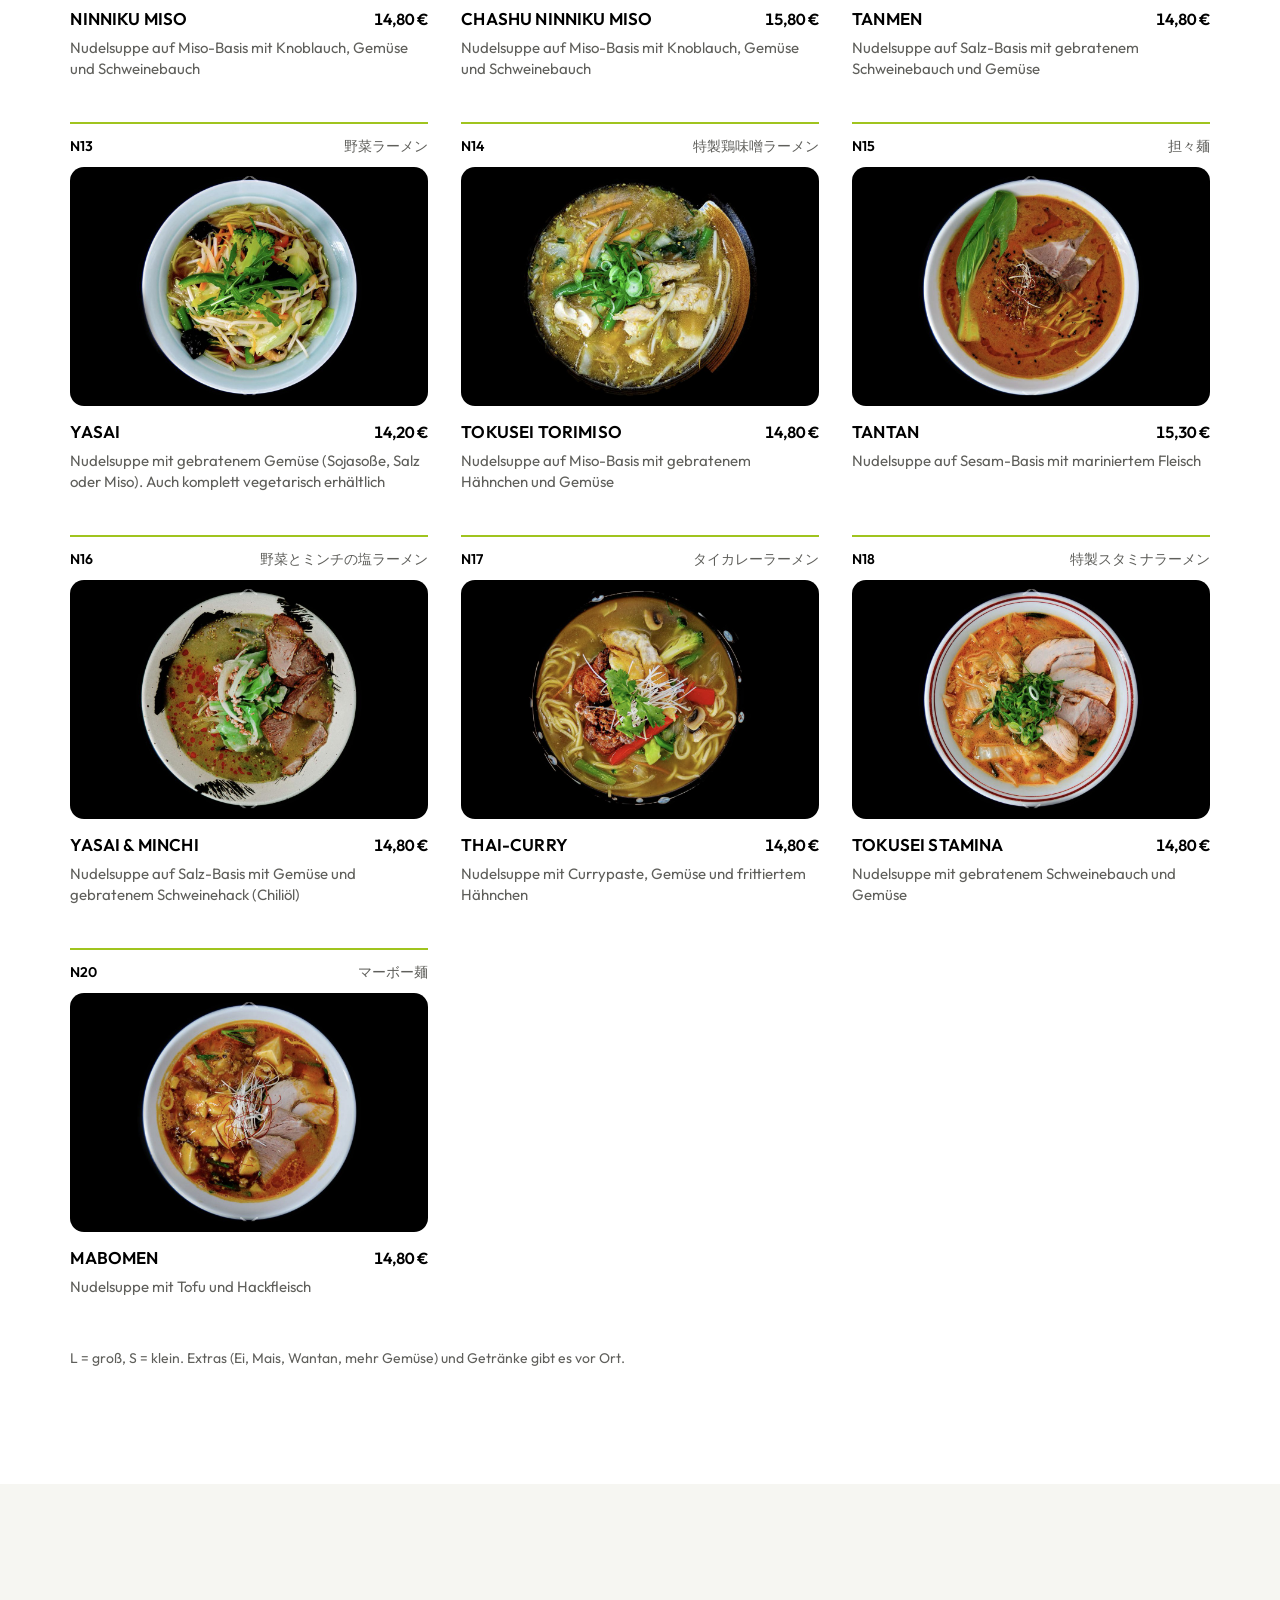
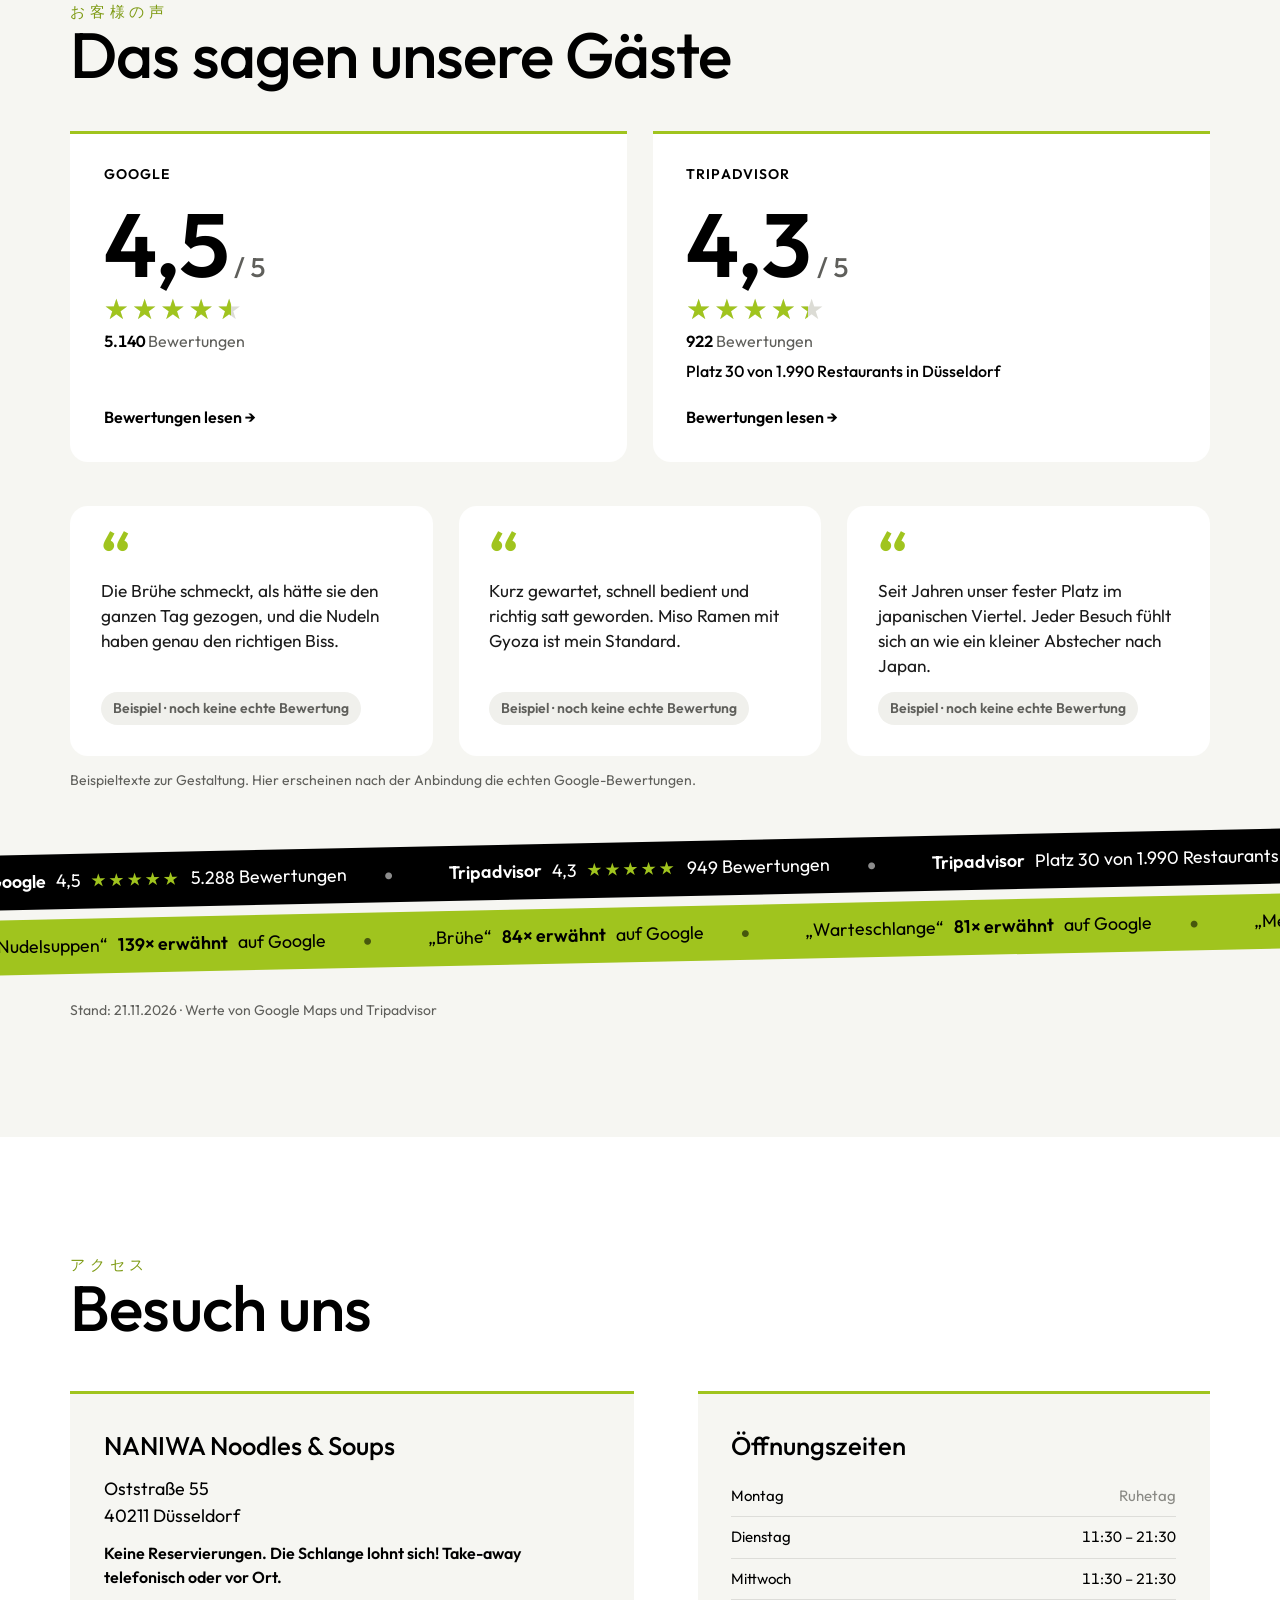
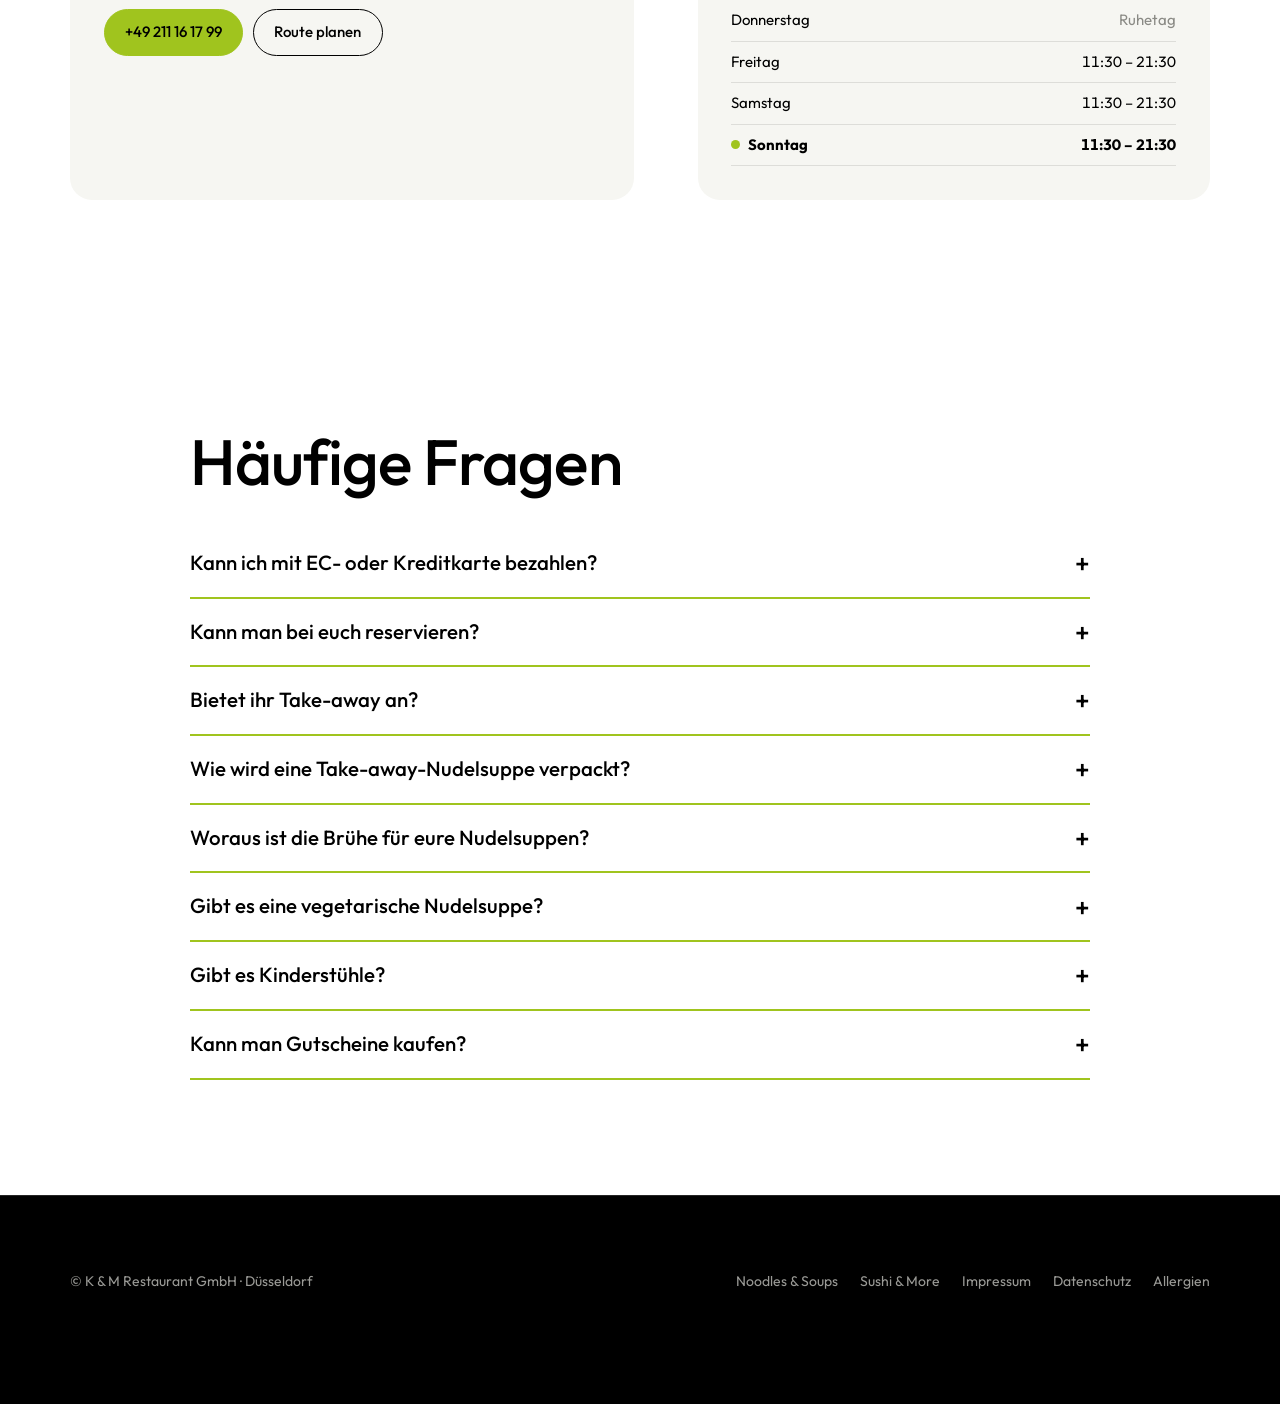
==== commit 831ac102: "Tantan, Schlange-Video, Sushi-Original + Sushi-Teller eingebaut, keine Video-Dopplungen Co-Authored-" ====
--- a/noodles/index.html
+++ b/noodles/index.html
@@ -37,10 +37,10 @@
   <button class="pause" type="button" aria-pressed="false" aria-label="Video anhalten"></button>
 </section>
 <section class="vsec ">
-  <video data-bg muted loop playsinline preload="none" poster="../assets/img/n-kueche.jpg" src="../assets/video/n-kueche.mp4"></video>
-  <div class="txt rv"><span class="jp" lang="ja">自家製麺</span>
-    <h2>Hausgemachte Nudeln.<br>Jeden Tag.</h2>
-    <p class="body">Unsere Ramennudeln machen wir täglich selbst, nach eigener Rezeptur mit japanischem Mehl. Je nach Suppe servieren wir dünne, gerade Straight-Nudeln oder die dickeren, welligen Miso-Ramen.</p></div>
+  <video data-bg muted loop playsinline preload="none" poster="../assets/img/n-tantan.jpg" src="../assets/video/n-tantan.mp4"></video>
+  <div class="txt rv"><span class="jp" lang="ja">担々麺</span>
+    <h2>Tantan Men.<br>Sesam trifft Chili.</h2>
+    <p class="body">Cremige Sesam-Brühe, mariniertes Hackfleisch, Pak Choi und feine Chili-Fäden: Unsere Tantan Men ist würzig, nussig und wärmt von innen.</p></div>
   <button class="pause" type="button" aria-pressed="false" aria-label="Video anhalten"></button>
 </section>
 <section class="vsec ">
@@ -51,10 +51,11 @@
   <button class="pause" type="button" aria-pressed="false" aria-label="Video anhalten"></button>
 </section>
 <section class="vsec brush-bottom">
-  <img class="still kb" src="../assets/img/n-aussen.jpg" srcset="../assets/img/n-aussen-m.jpg 1800w, ../assets/img/n-aussen.jpg 3840w" sizes="100vw" alt="NANIWA Noodles &amp; Soups an der Oststraße: Gäste warten vor dem Lokal" loading="lazy" decoding="async">
+  <video data-bg muted loop playsinline preload="none" poster="../assets/img/n-schlange-v3c.jpg" src="../assets/video/n-schlange-v3c.mp4"></video>
   <div class="txt rv"><span class="jp" lang="ja">ようこそ</span>
     <h2>Keine Reservierung.<br>Die Schlange lohnt sich.</h2>
     <p class="body">Nicht selten bildet sich vor unserer Tür eine Warteschlange. Trotz kleiner Wartezeit finden wir bestimmt einen Platz für euch.</p></div>
+  <button class="pause" type="button" aria-pressed="false" aria-label="Video anhalten"></button>
 </section>
 <section class="quote">
   <blockquote class="rv">„Die Suppen, die vermutlich nirgendwo auf der Welt besser schmecken, werden in traditionellem Porzellan serviert. Die Suche nach der perfekten Nudel findet hier täglich statt.“<cite>Düsseldorf geht aus 2012/2013</cite></blockquote>
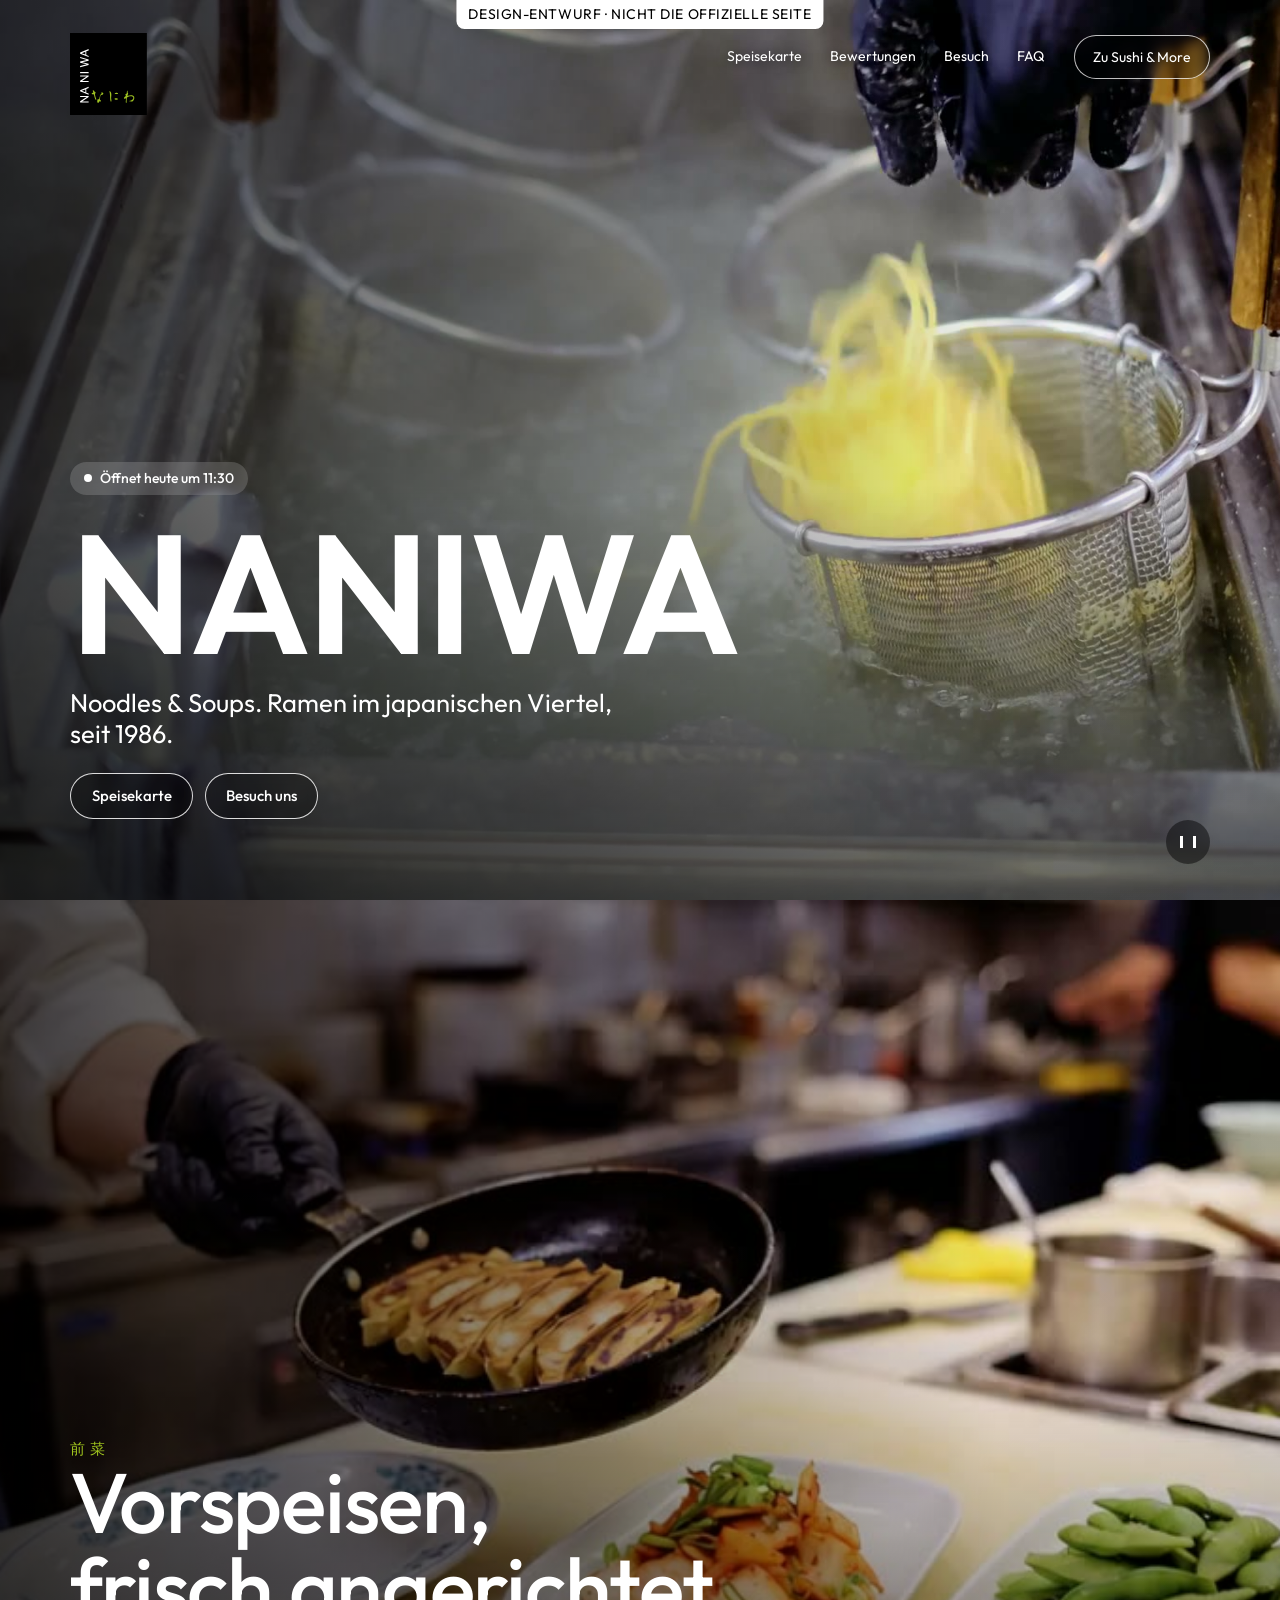
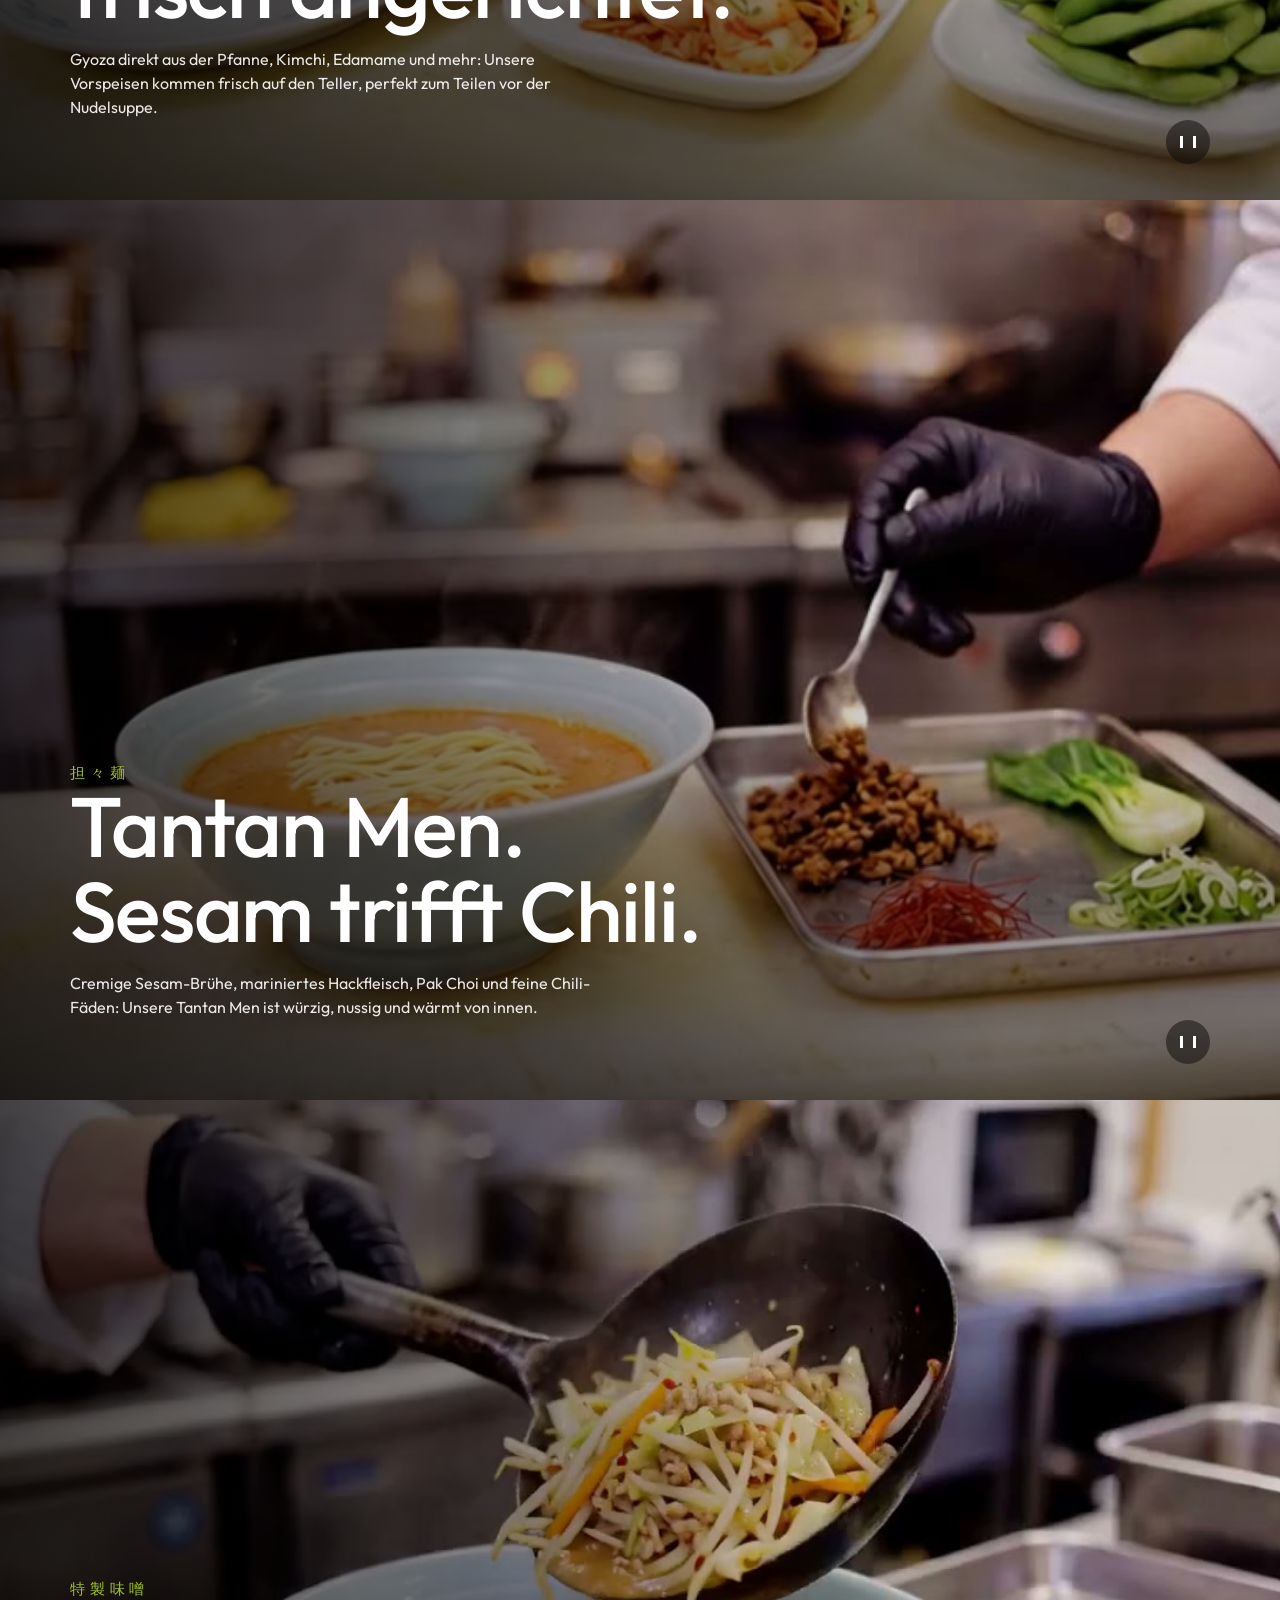
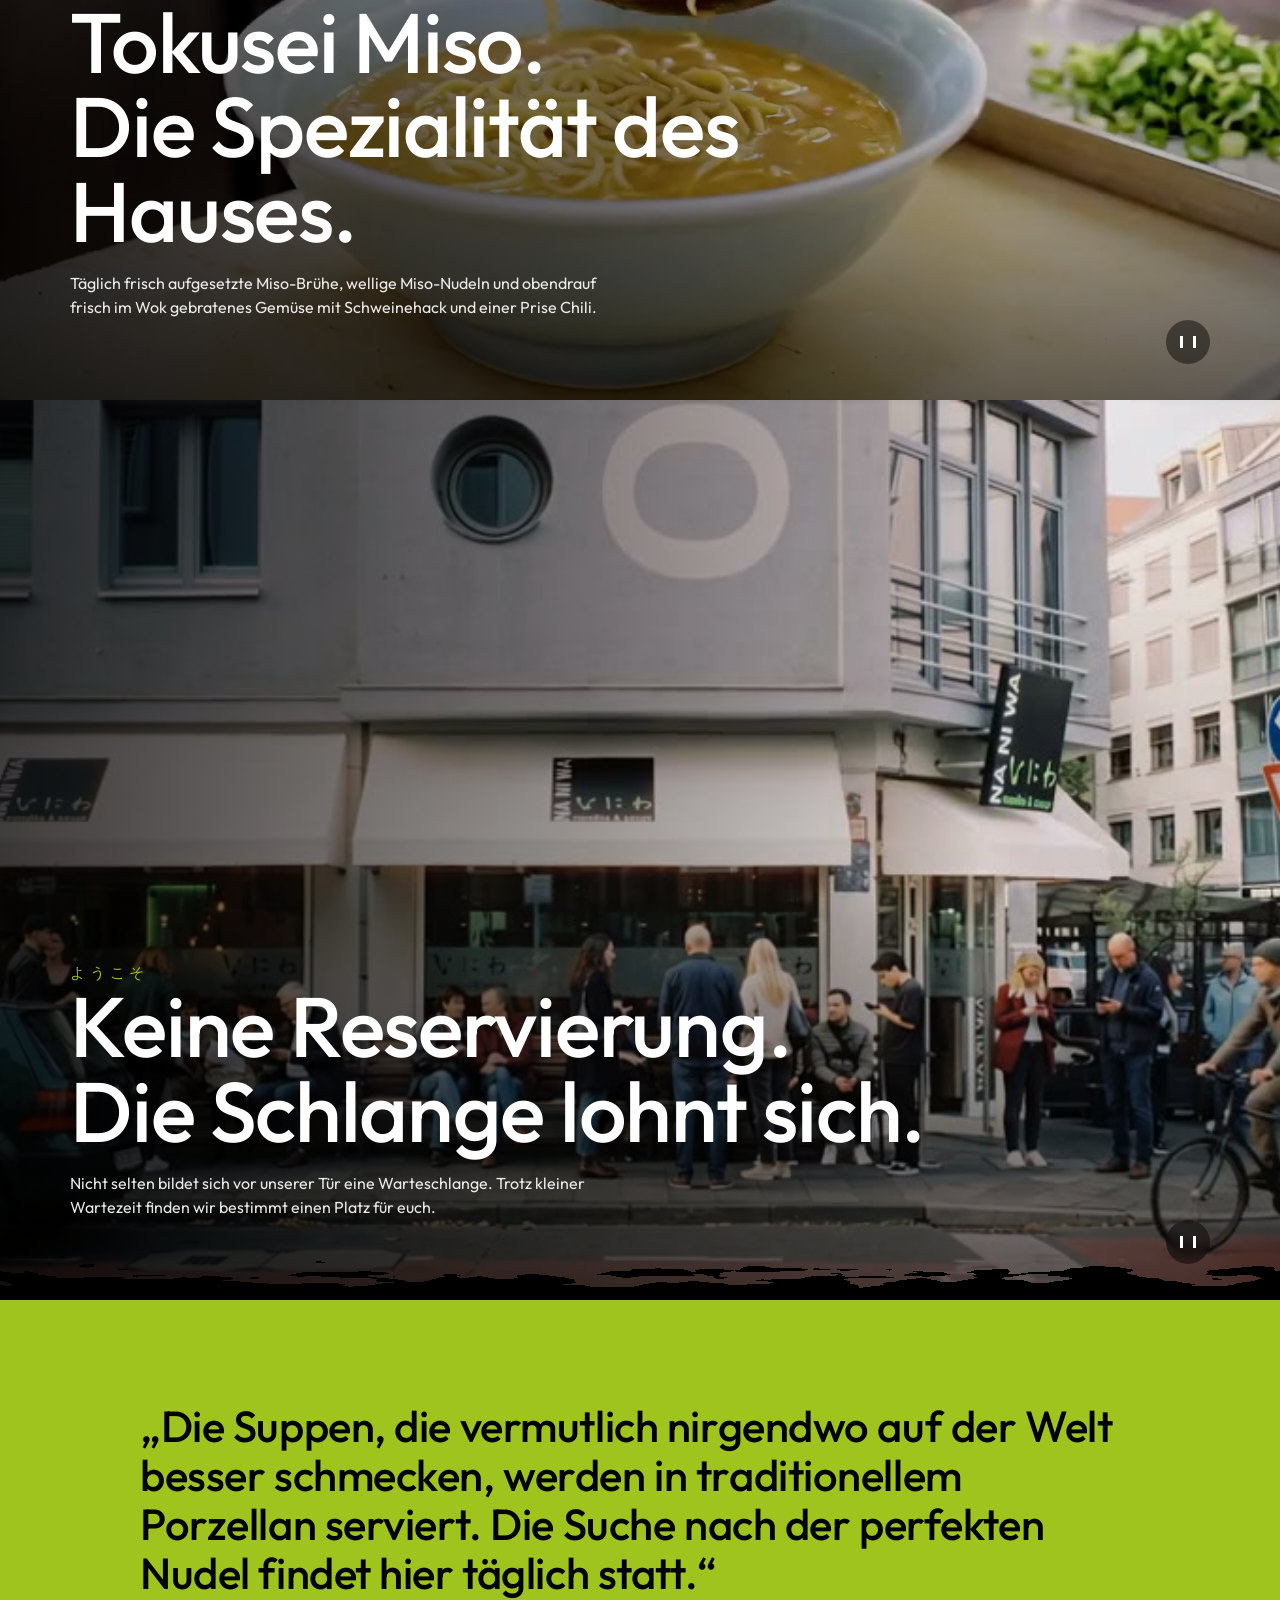
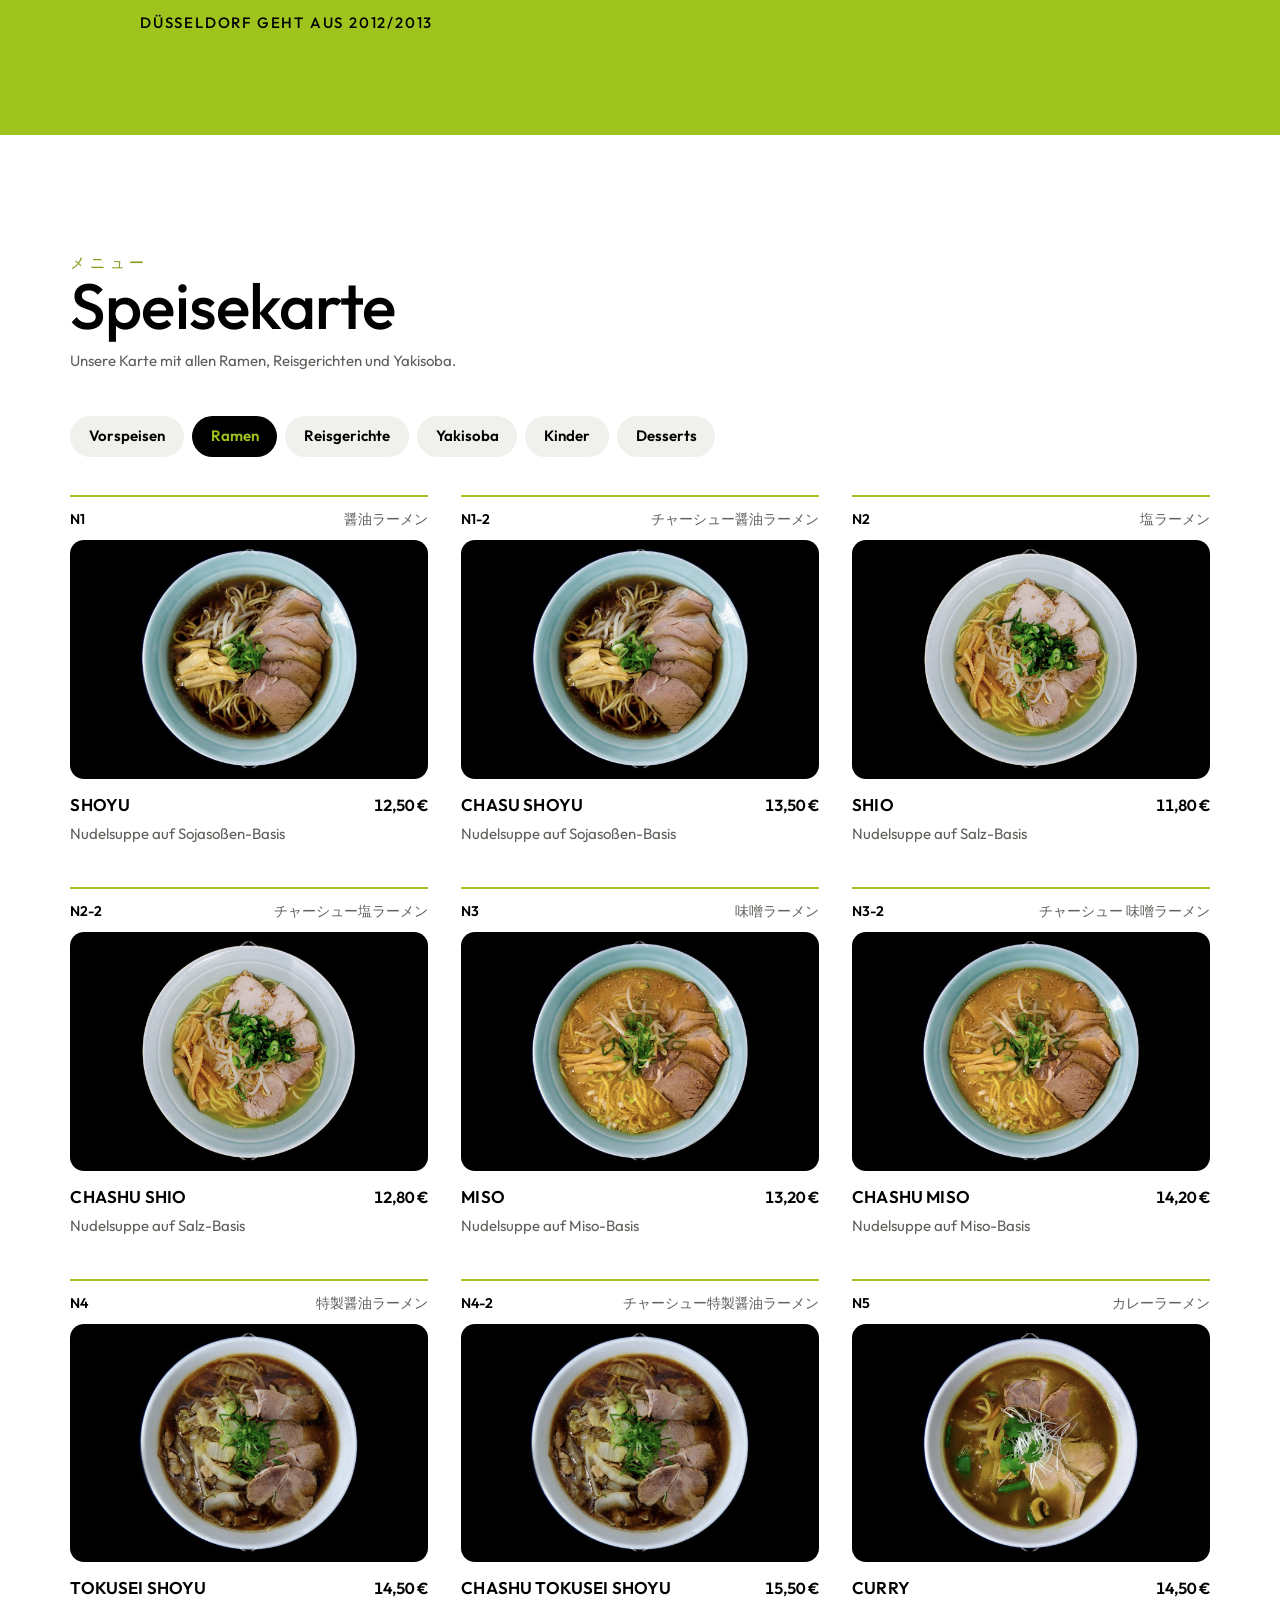
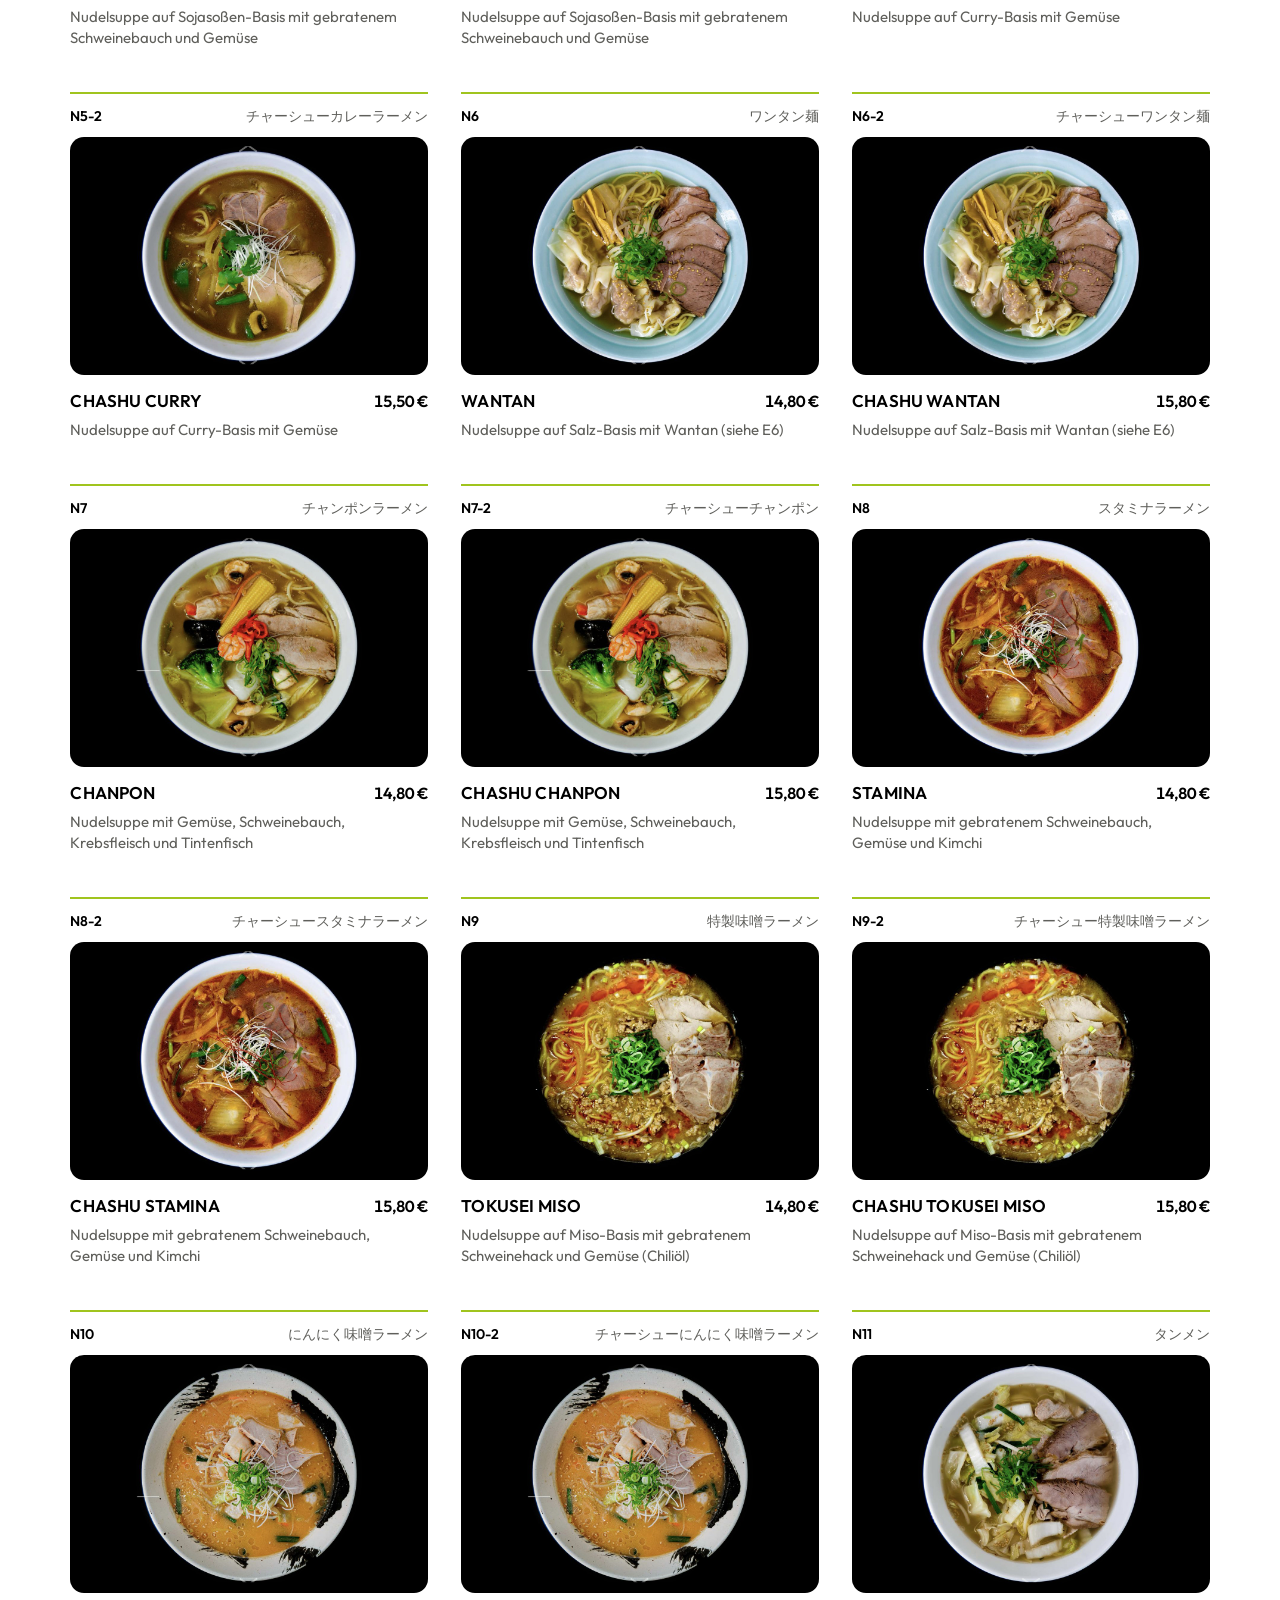
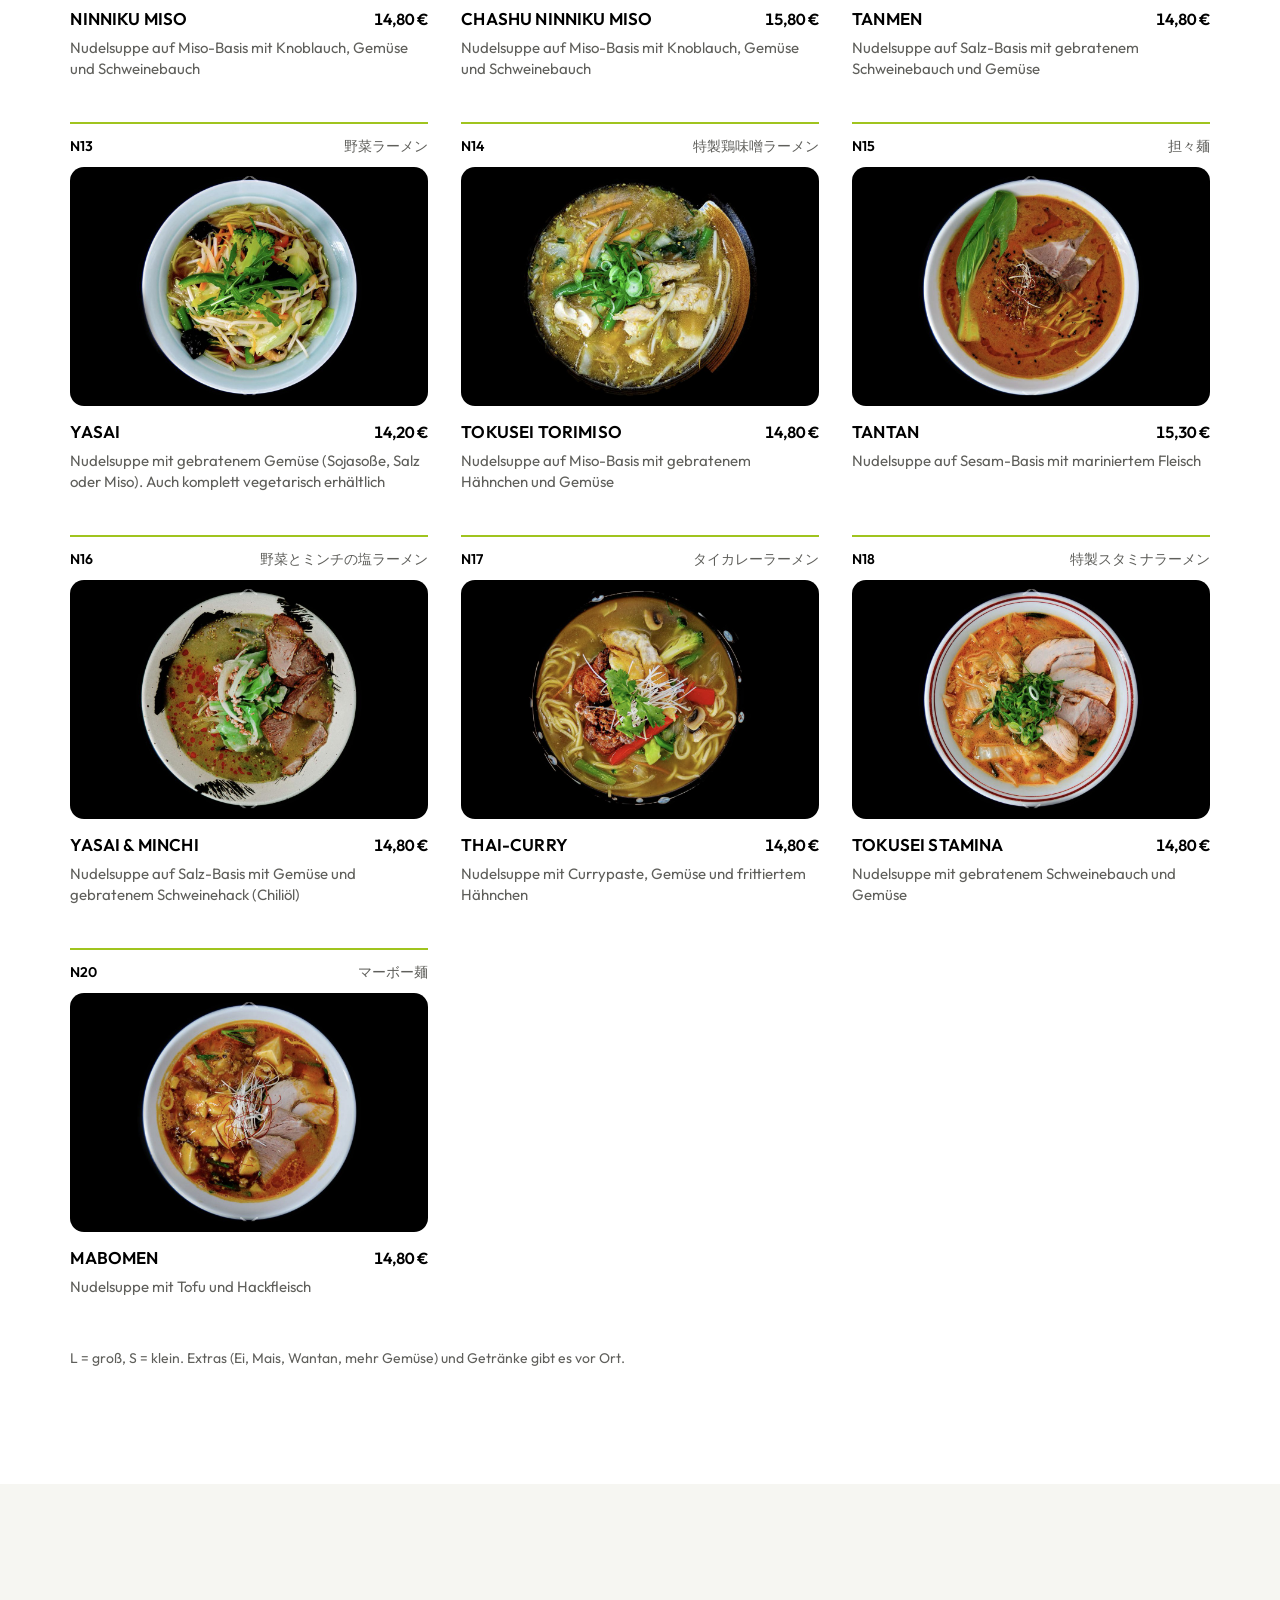
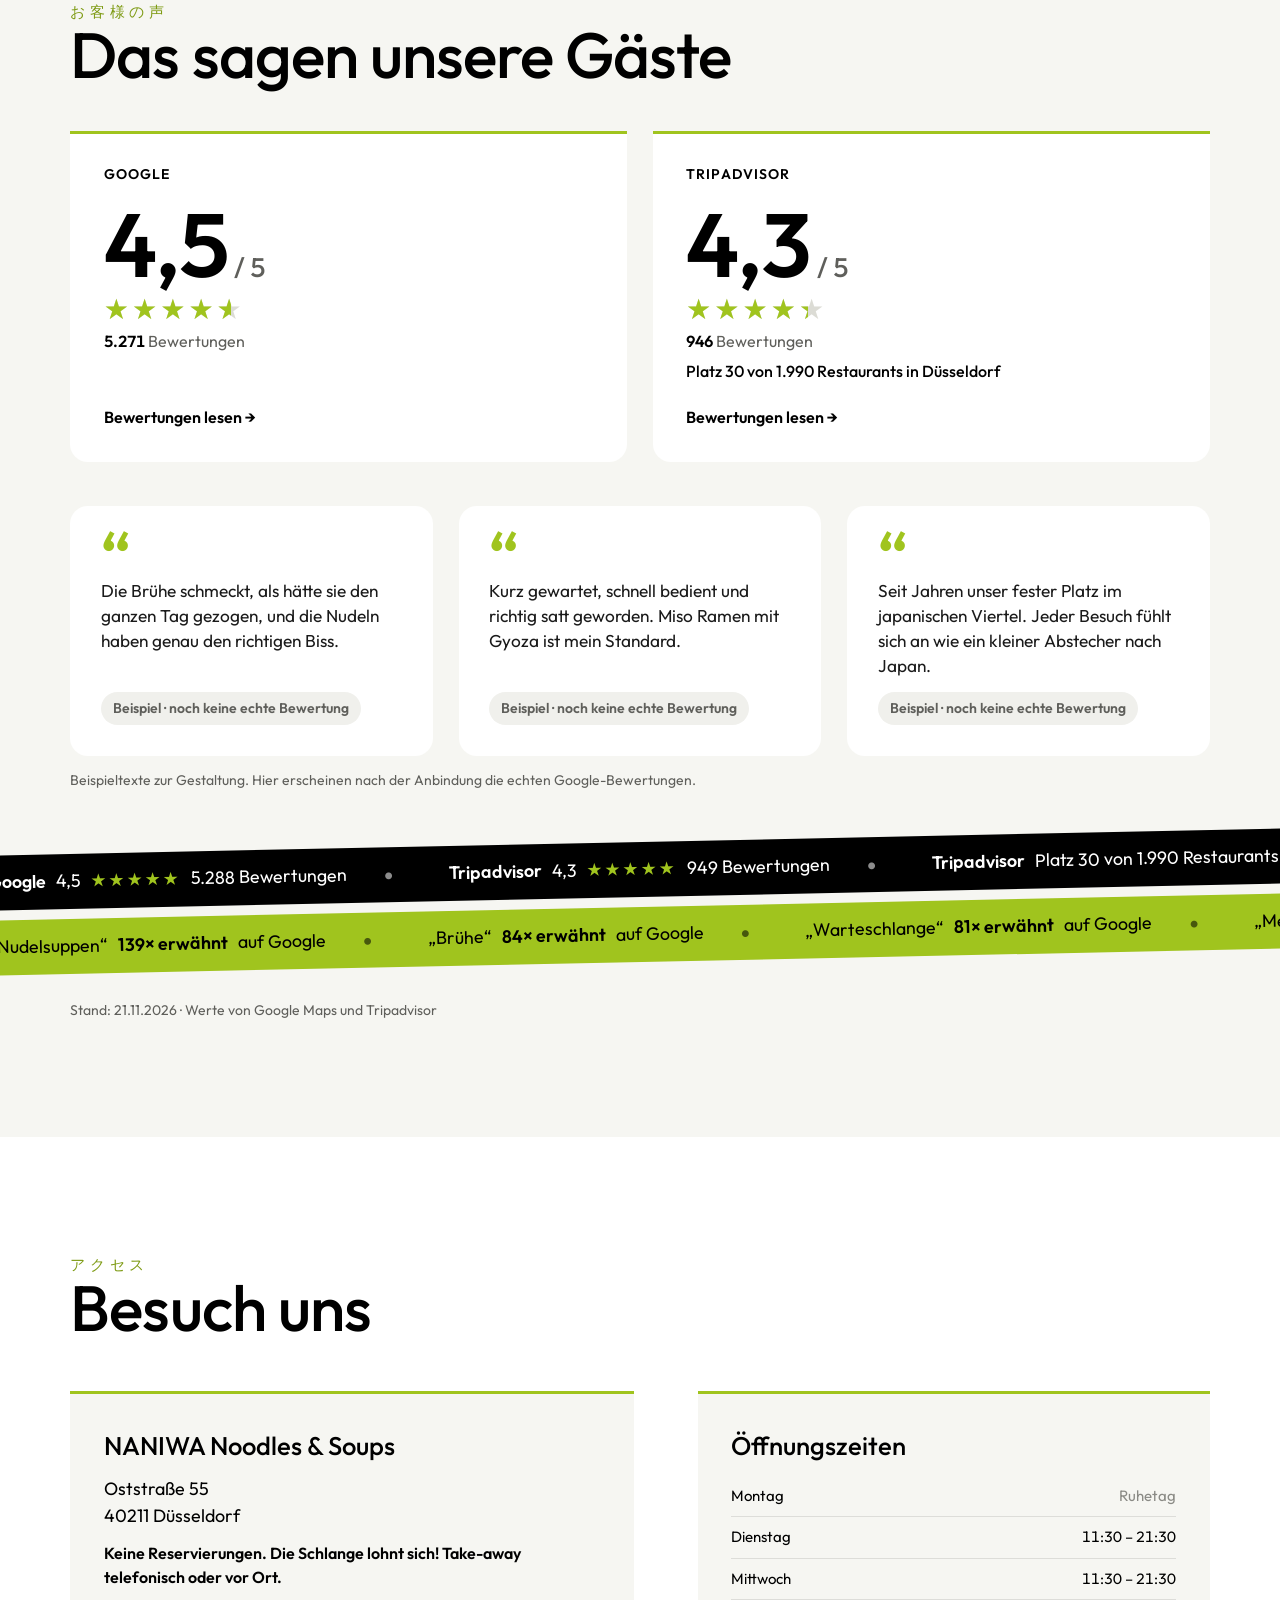
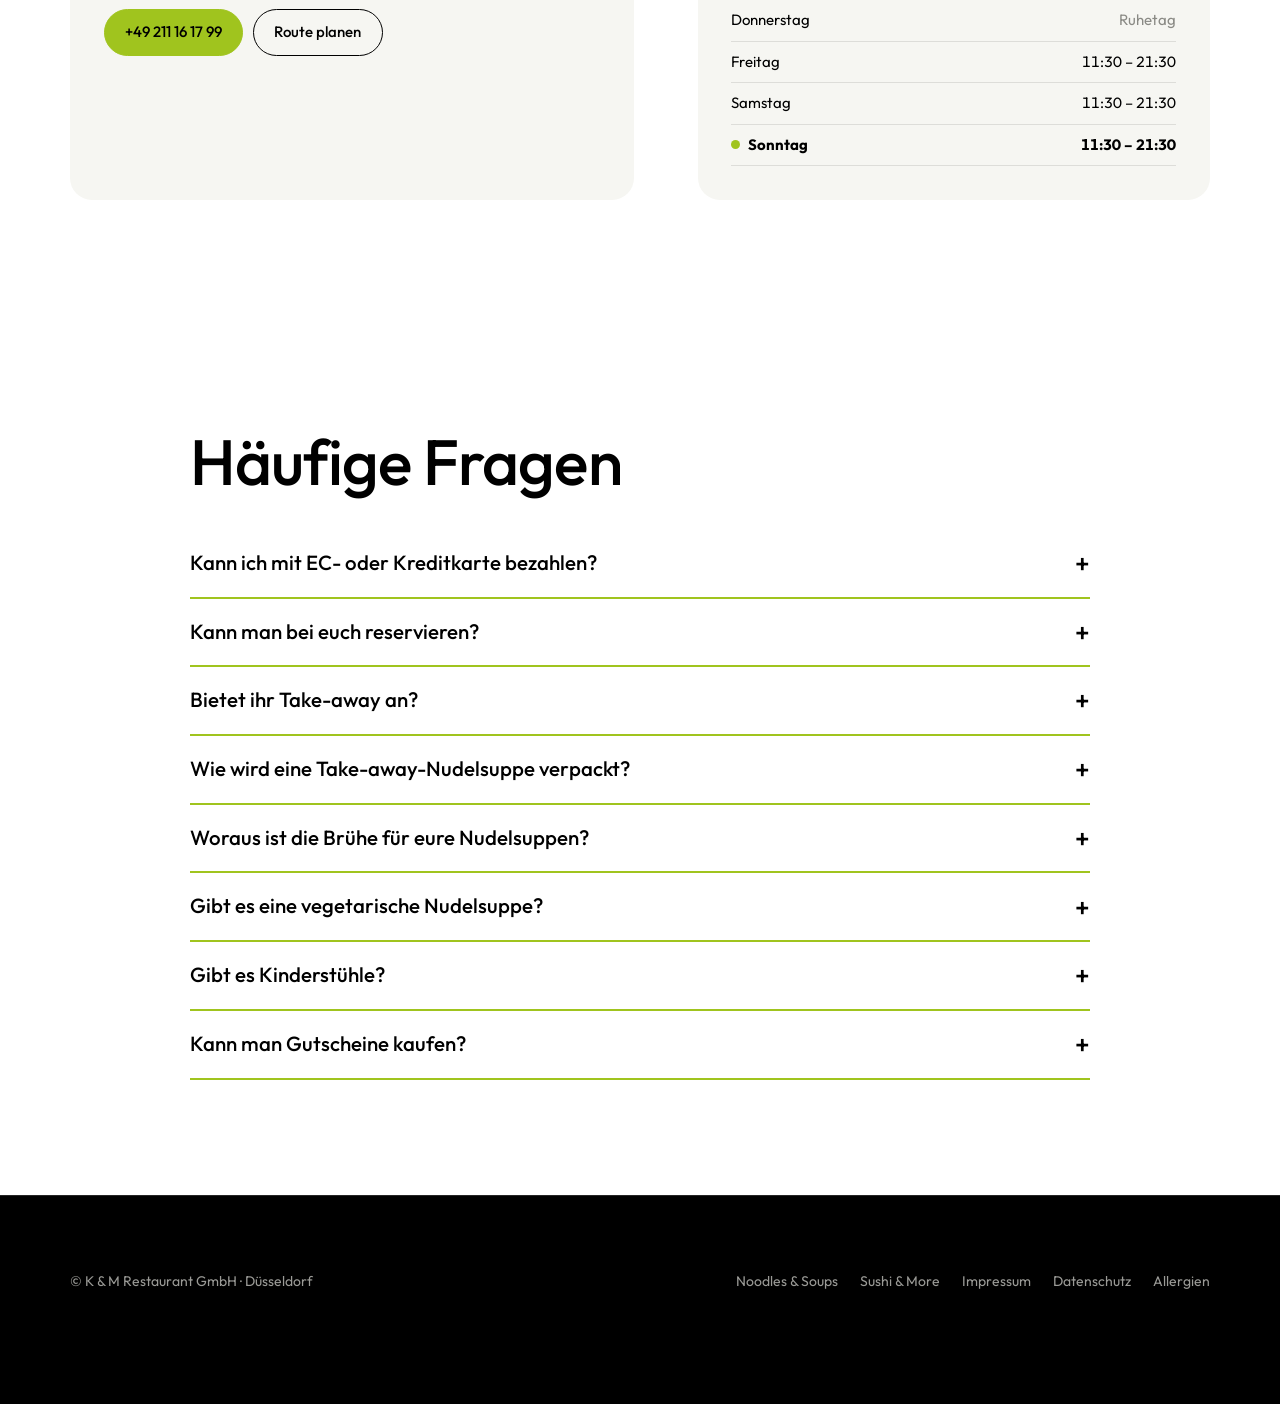
==== commit 16933ae2: "Tantan mit einem Pak Choi, Tokusei Miso eingebaut Co-Authored-By: Claude Opus 5.5 <noreply@anthropic" ====
--- a/noodles/index.html
+++ b/noodles/index.html
@@ -44,10 +44,10 @@
   <button class="pause" type="button" aria-pressed="false" aria-label="Video anhalten"></button>
 </section>
 <section class="vsec ">
-  <video data-bg muted loop playsinline preload="none" poster="../assets/img/n-schale-v2.jpg" src="../assets/video/n-schale-v2.mp4"></video>
-  <div class="txt rv"><span class="jp" lang="ja">スープ</span>
-    <h2>Täglich frische Brühe.</h2>
-    <p class="body">Die NANIWA-Brühe ist die Basis aller unserer Nudelsuppen. Seit über dreißig Jahren setzen wir sie jeden Morgen frisch auf, aus regionalen und ausschließlich natürlichen Zutaten: klassisch aus Schweineknochen oder als reine Gemüsebrühe.</p></div>
+  <video data-bg muted loop playsinline preload="none" poster="../assets/img/n-tokusei.jpg" src="../assets/video/n-tokusei.mp4"></video>
+  <div class="txt rv"><span class="jp" lang="ja">特製味噌</span>
+    <h2>Tokusei Miso.<br>Die Spezialität des Hauses.</h2>
+    <p class="body">Täglich frisch aufgesetzte Miso-Brühe, wellige Miso-Nudeln und obendrauf frisch im Wok gebratenes Gemüse mit Schweinehack und einer Prise Chili.</p></div>
   <button class="pause" type="button" aria-pressed="false" aria-label="Video anhalten"></button>
 </section>
 <section class="vsec brush-bottom">
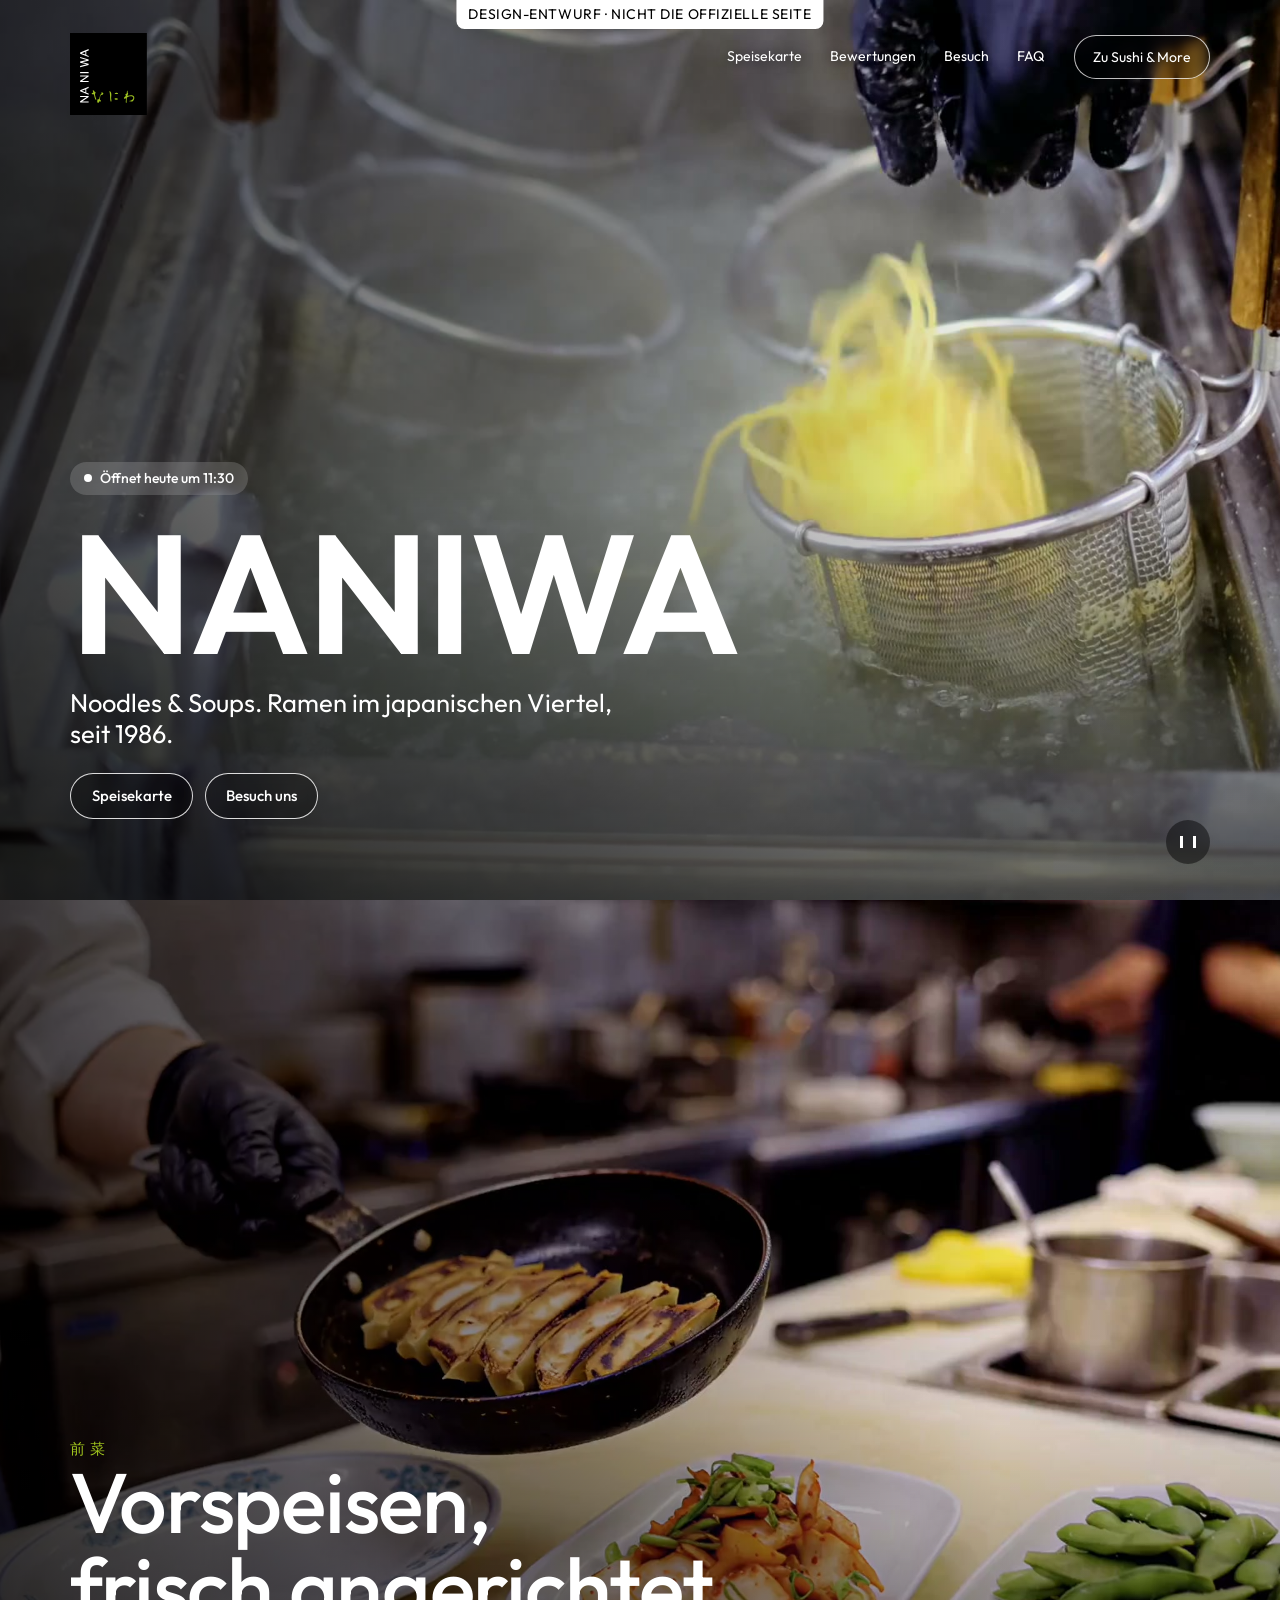
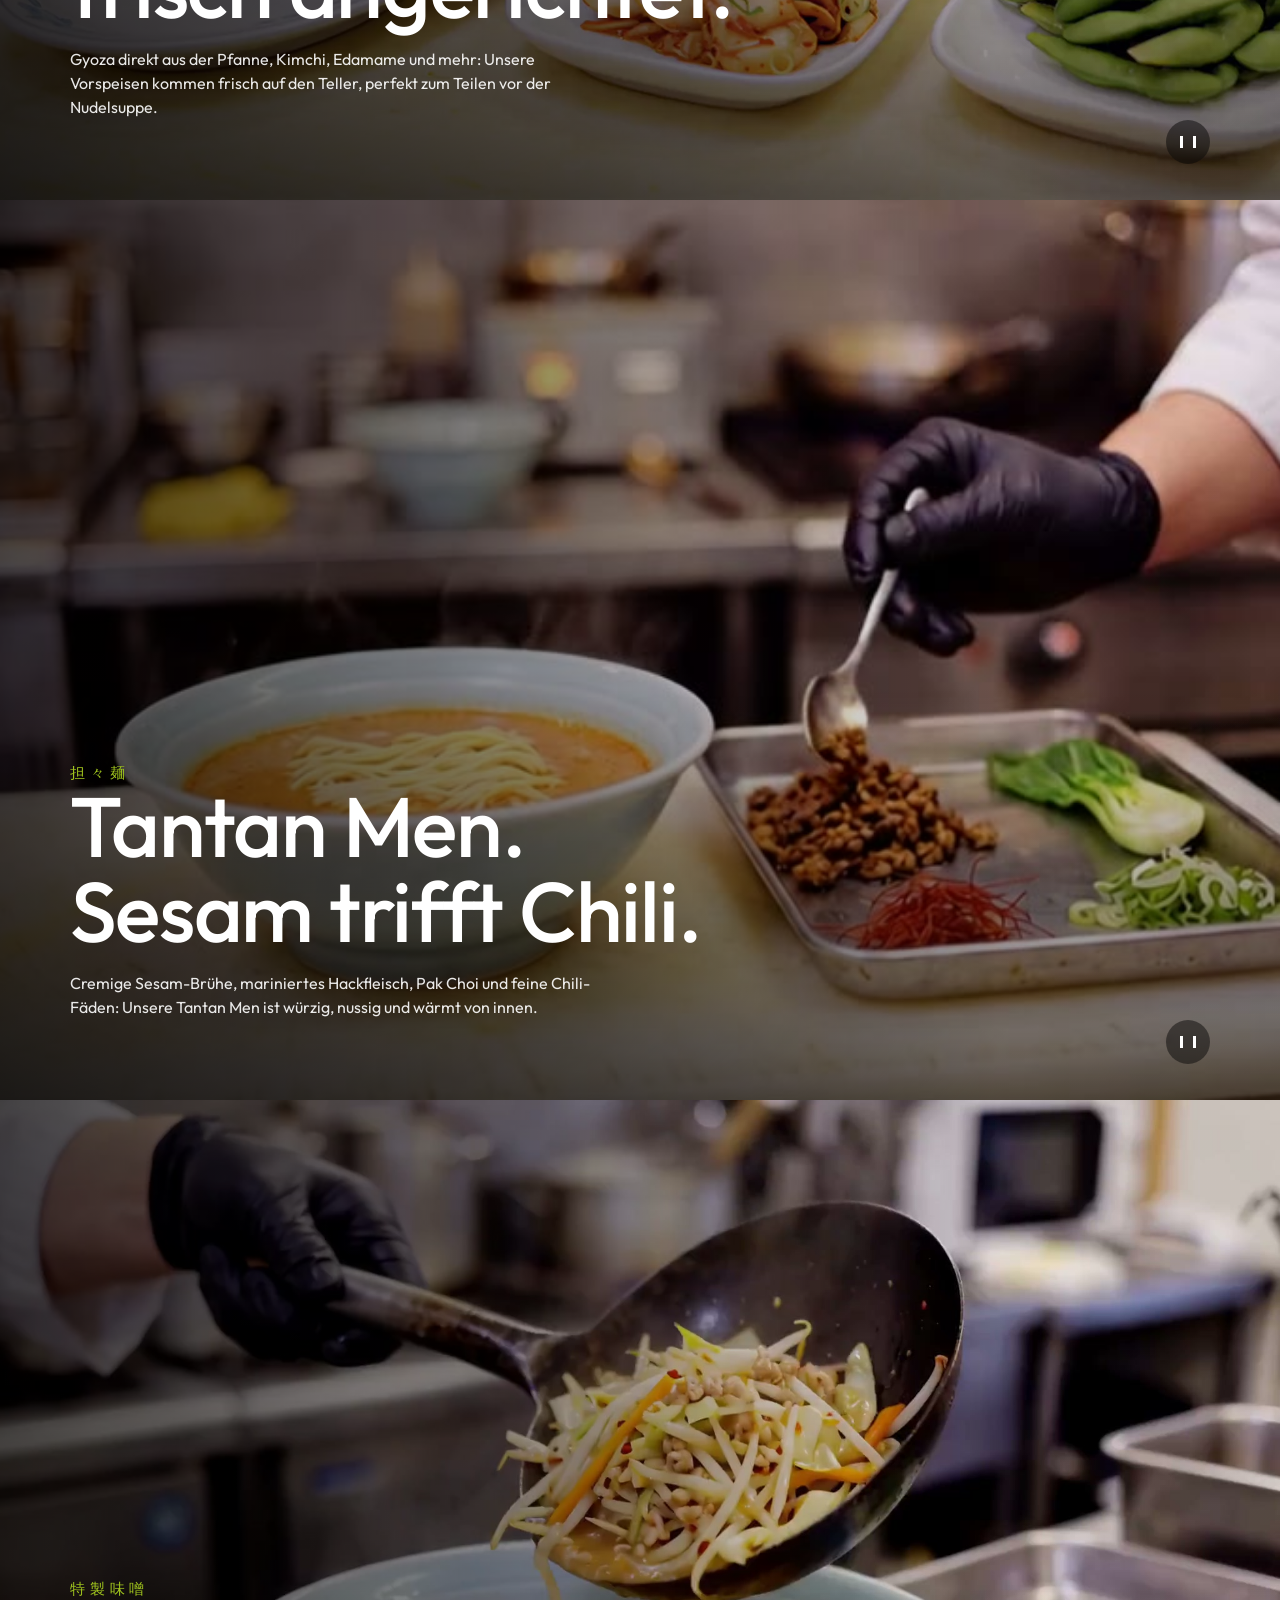
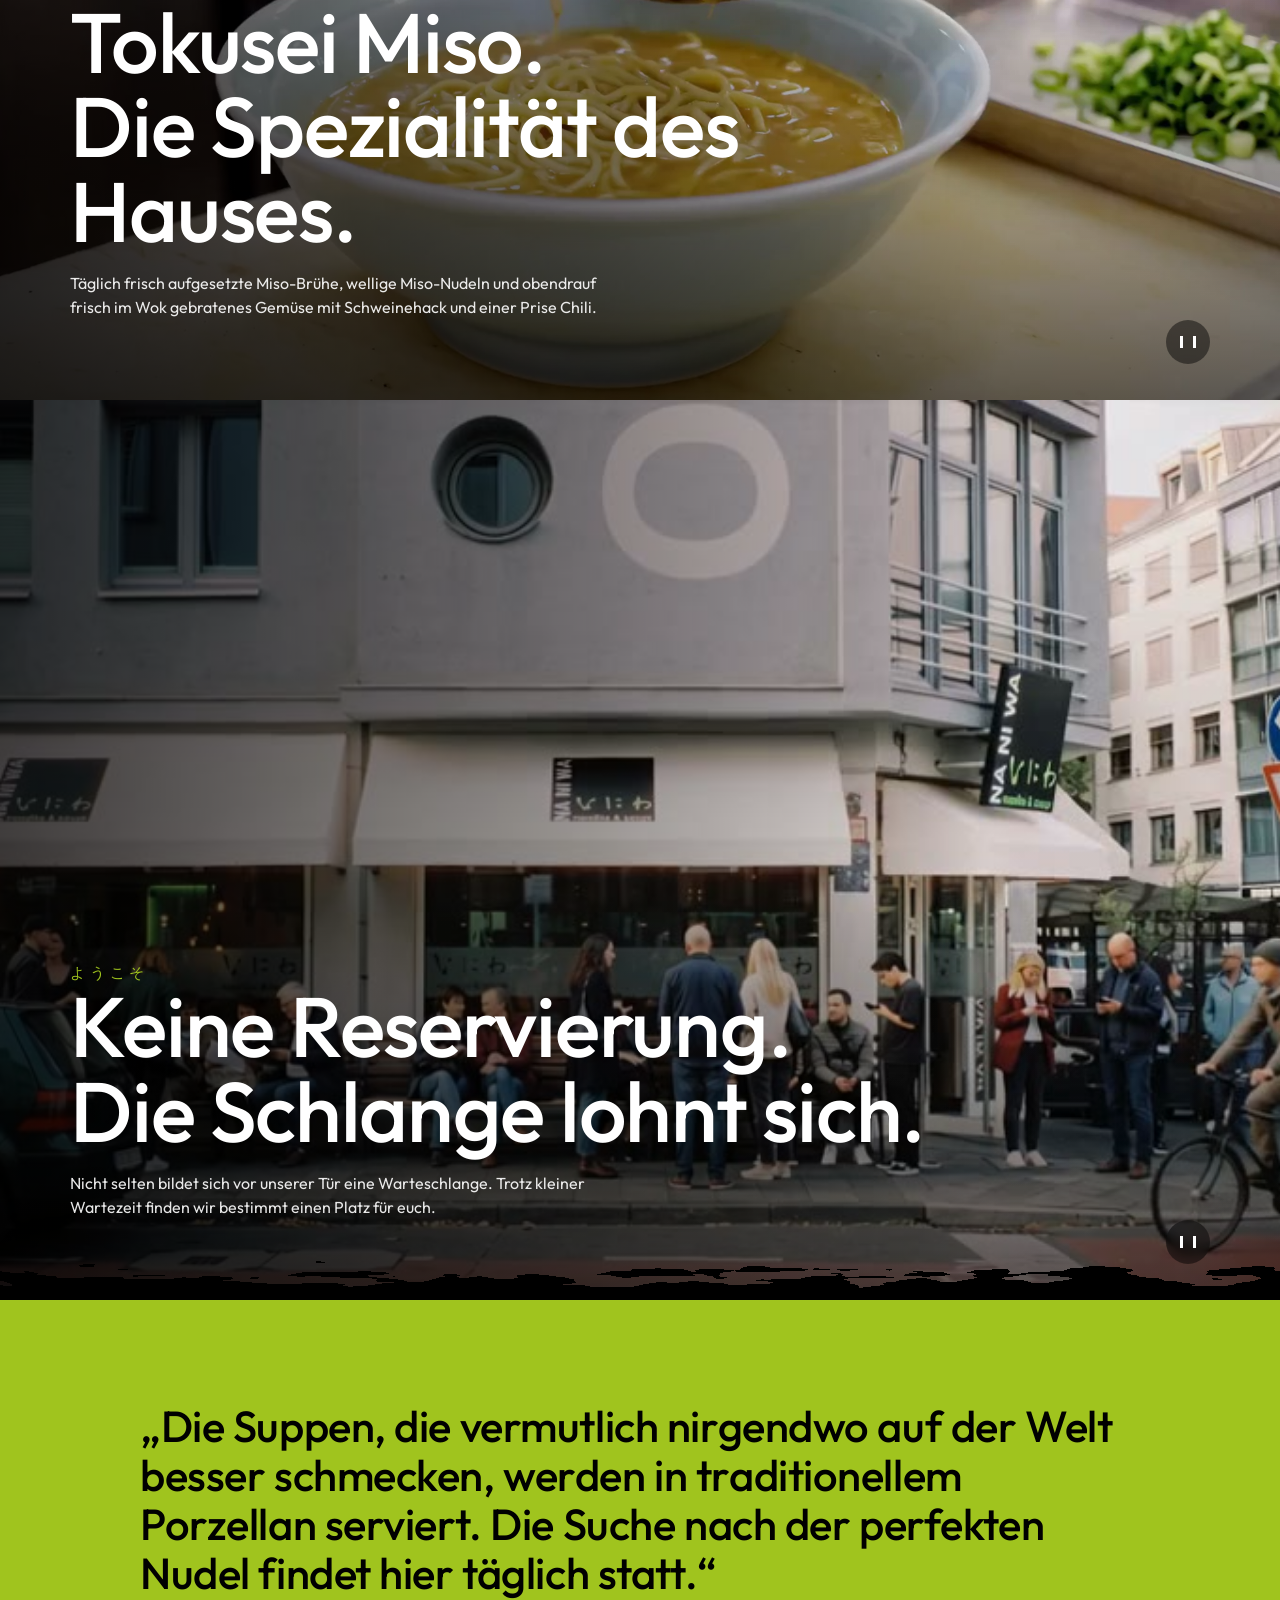
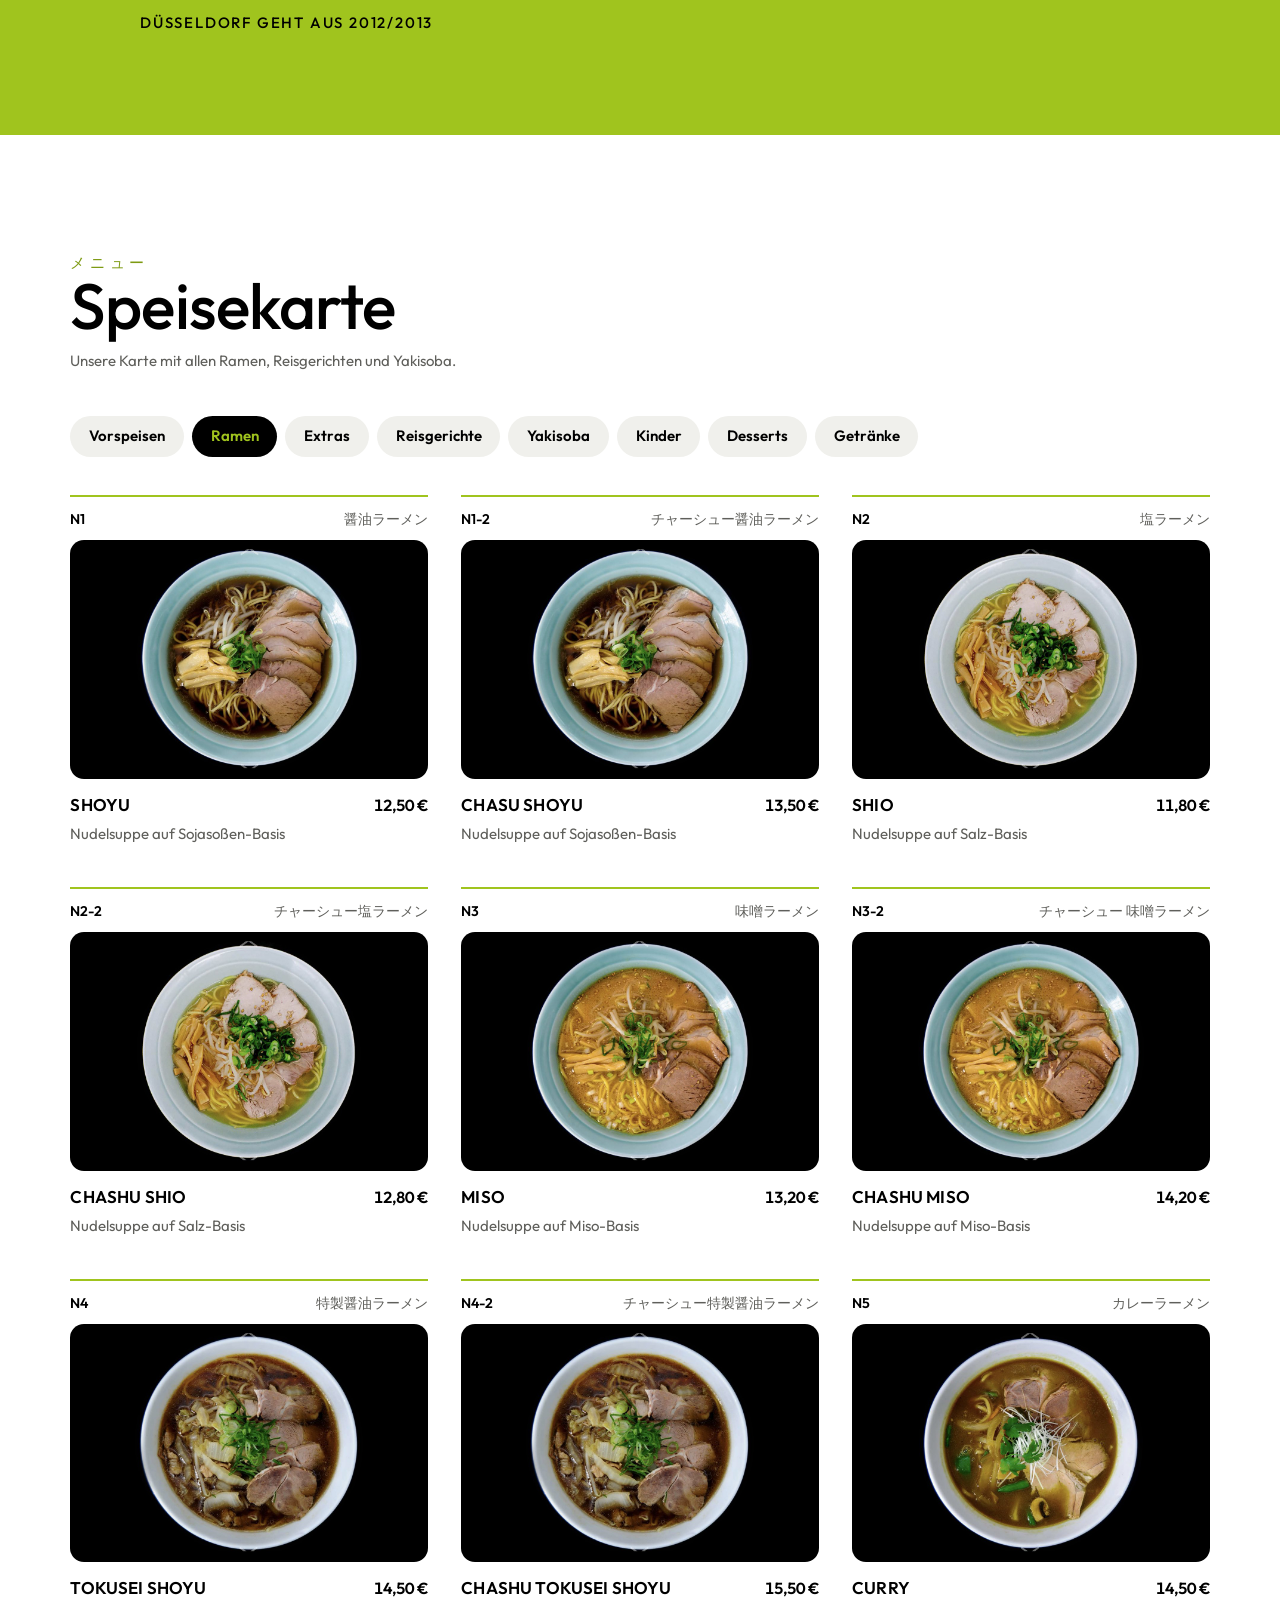
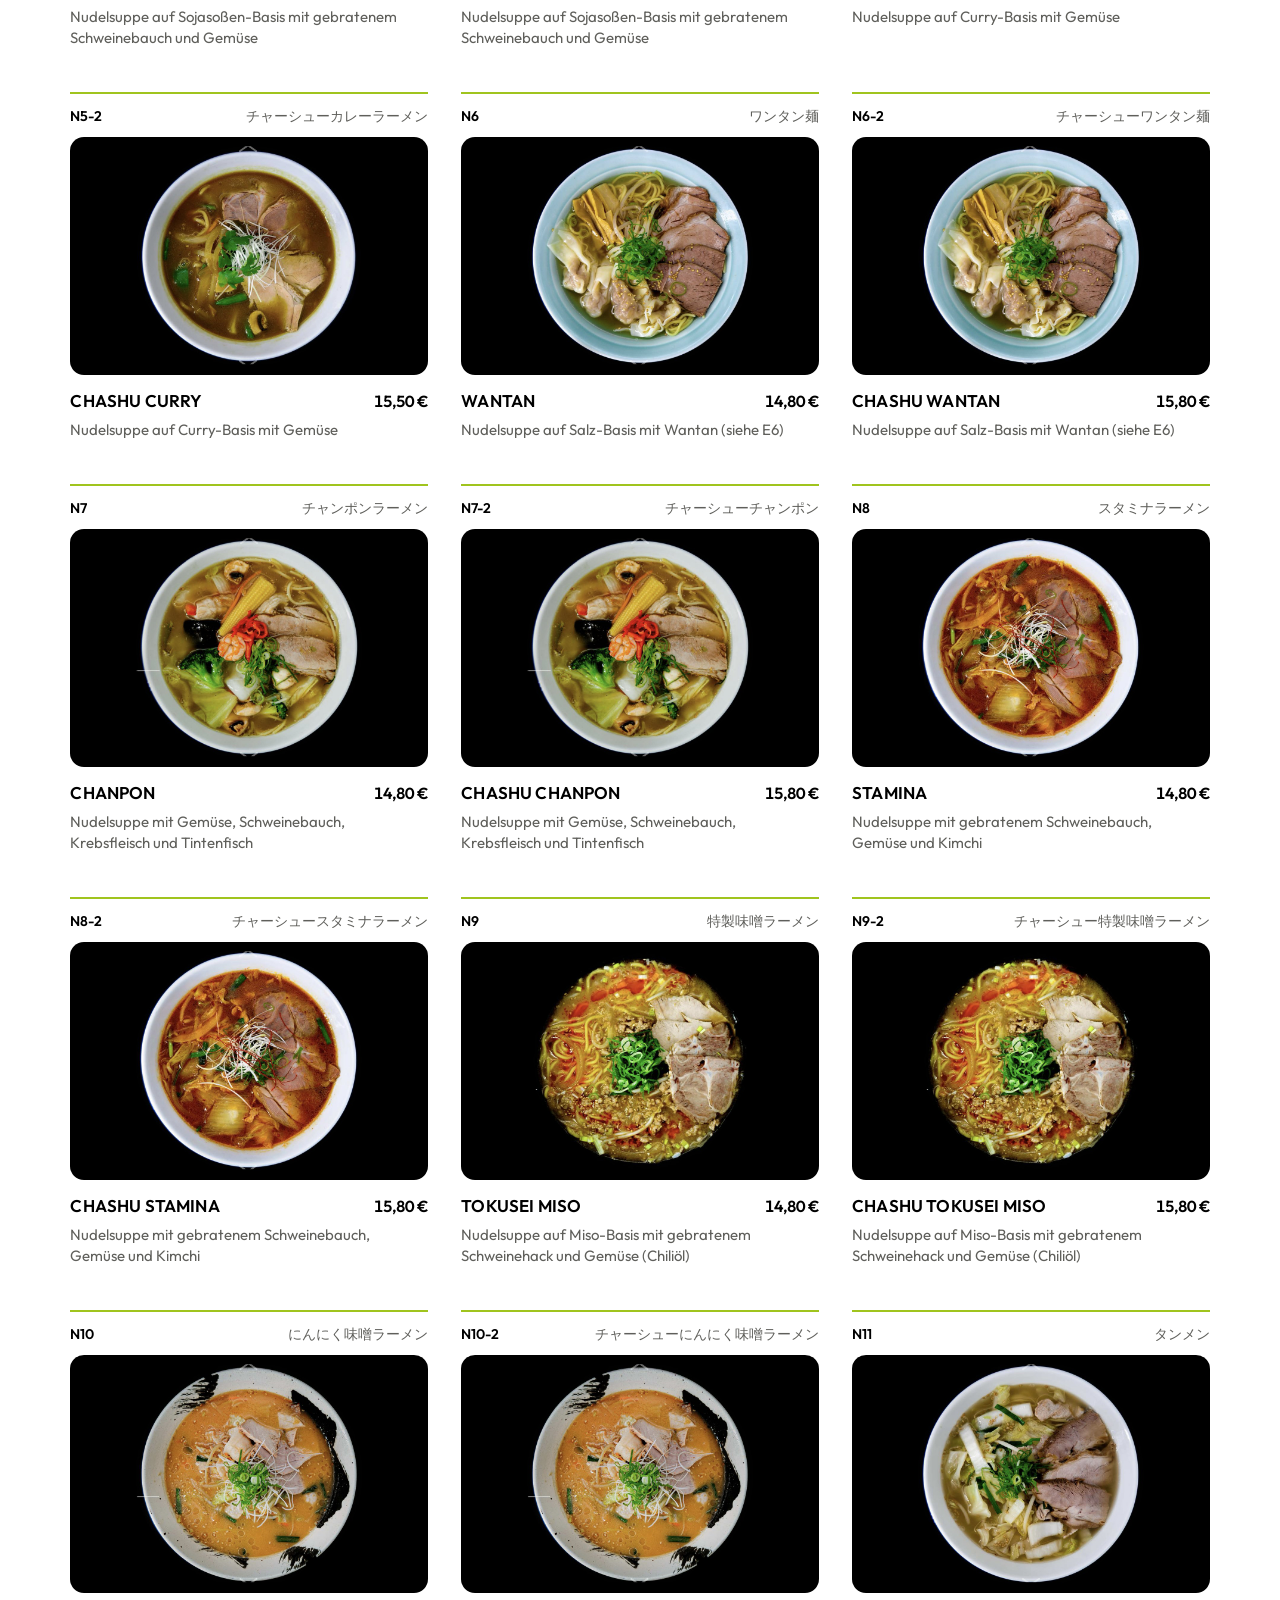
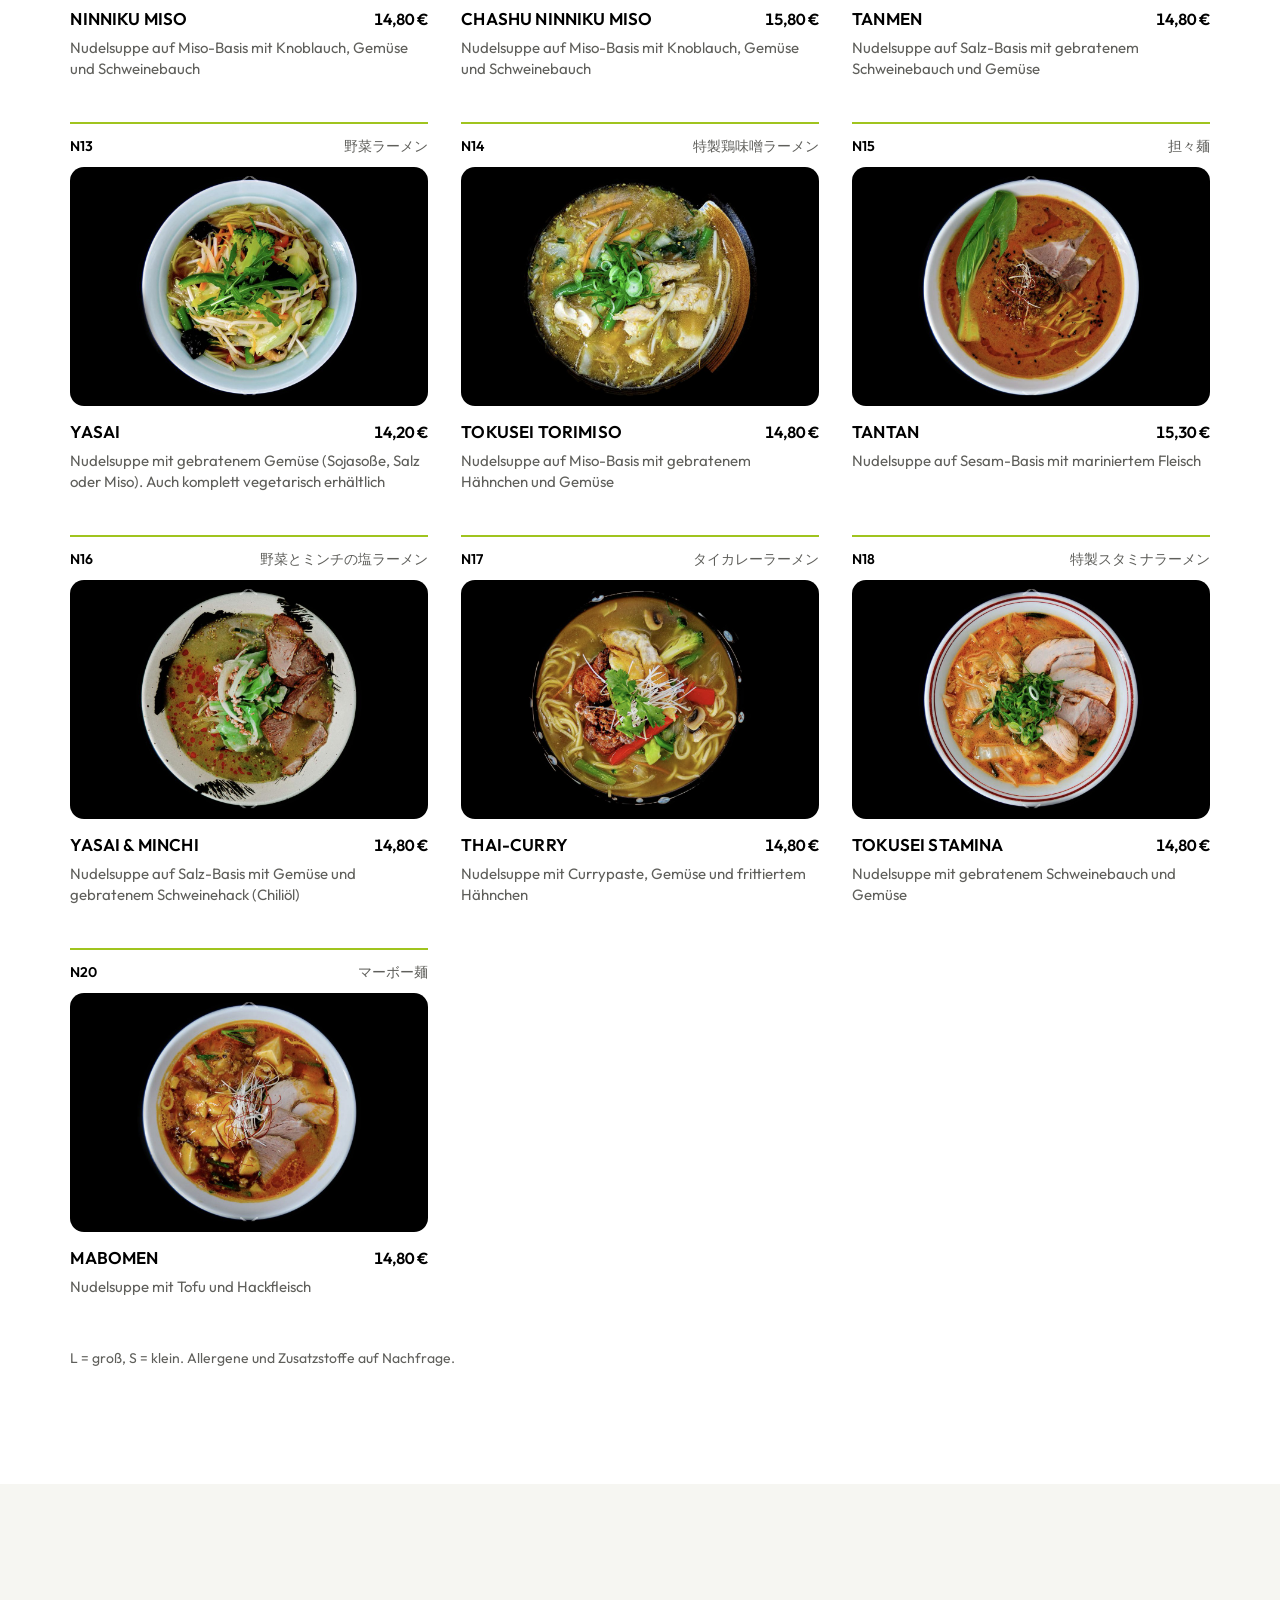
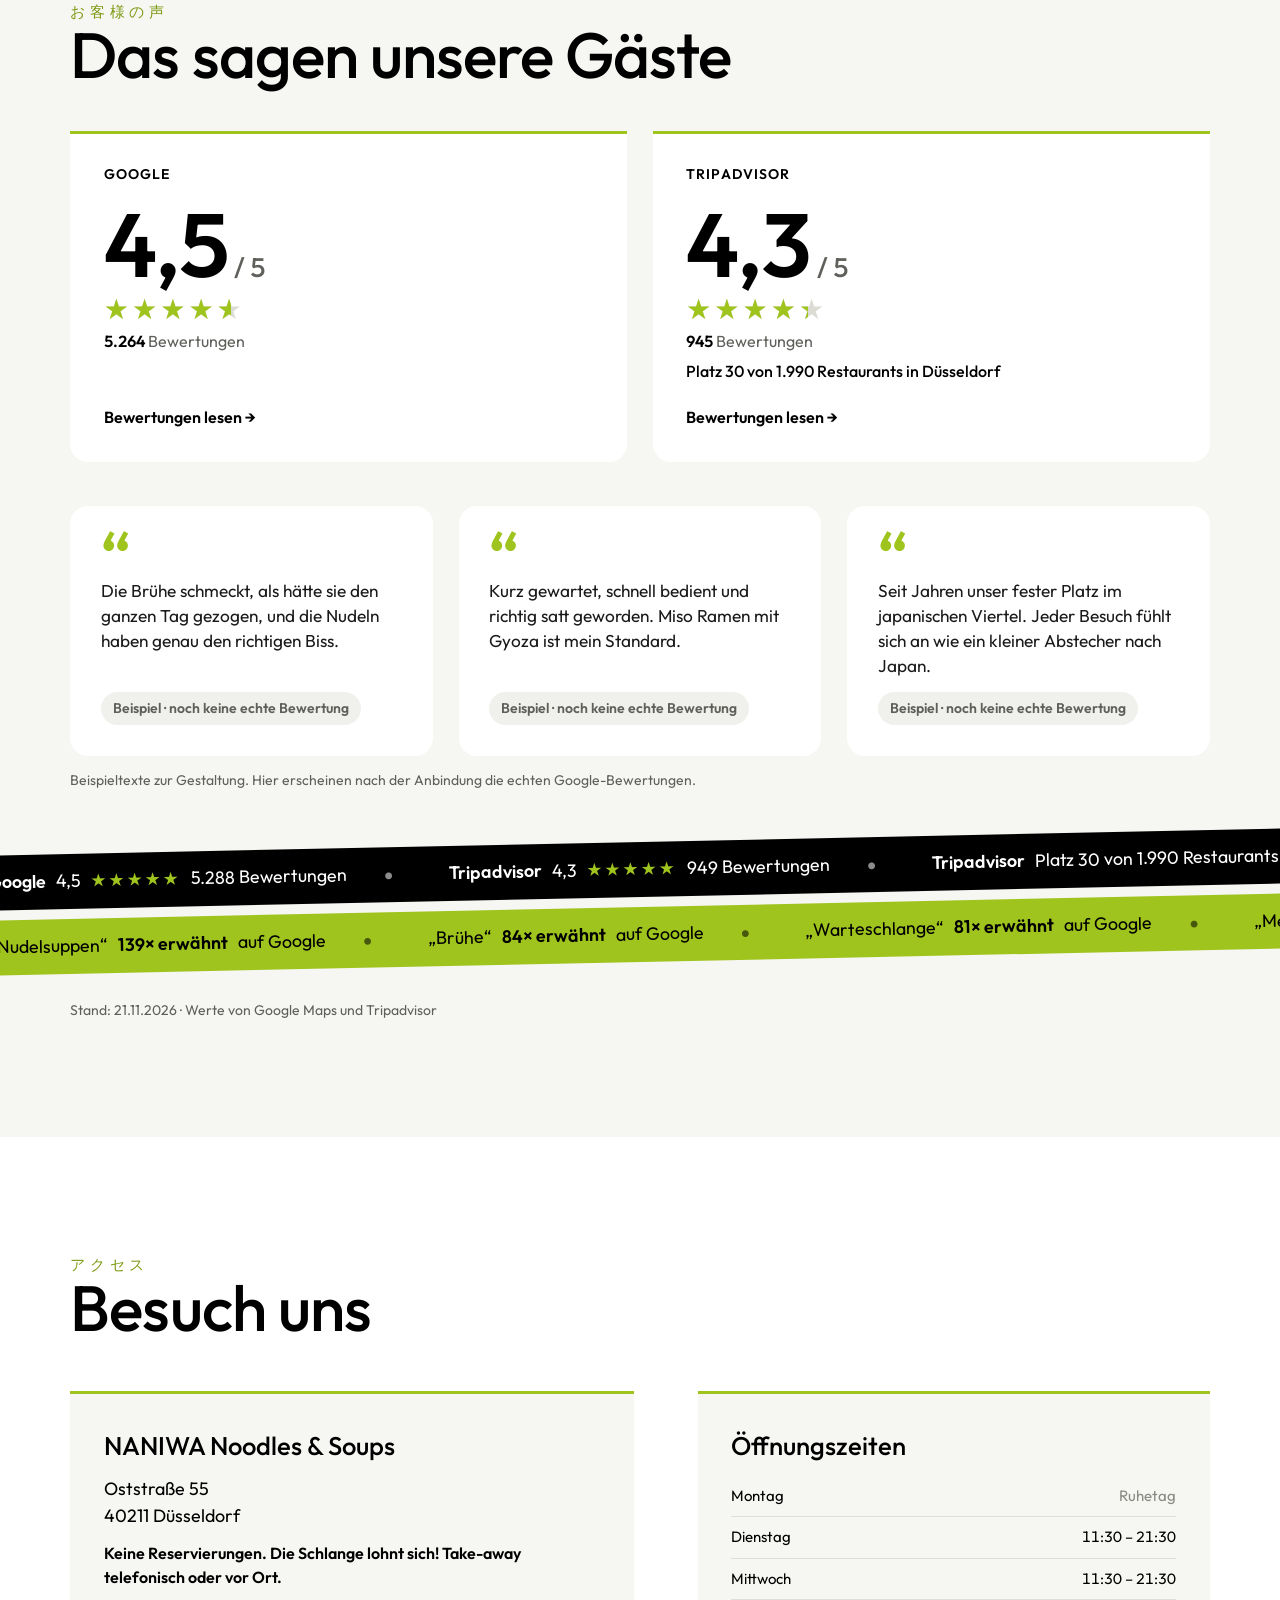
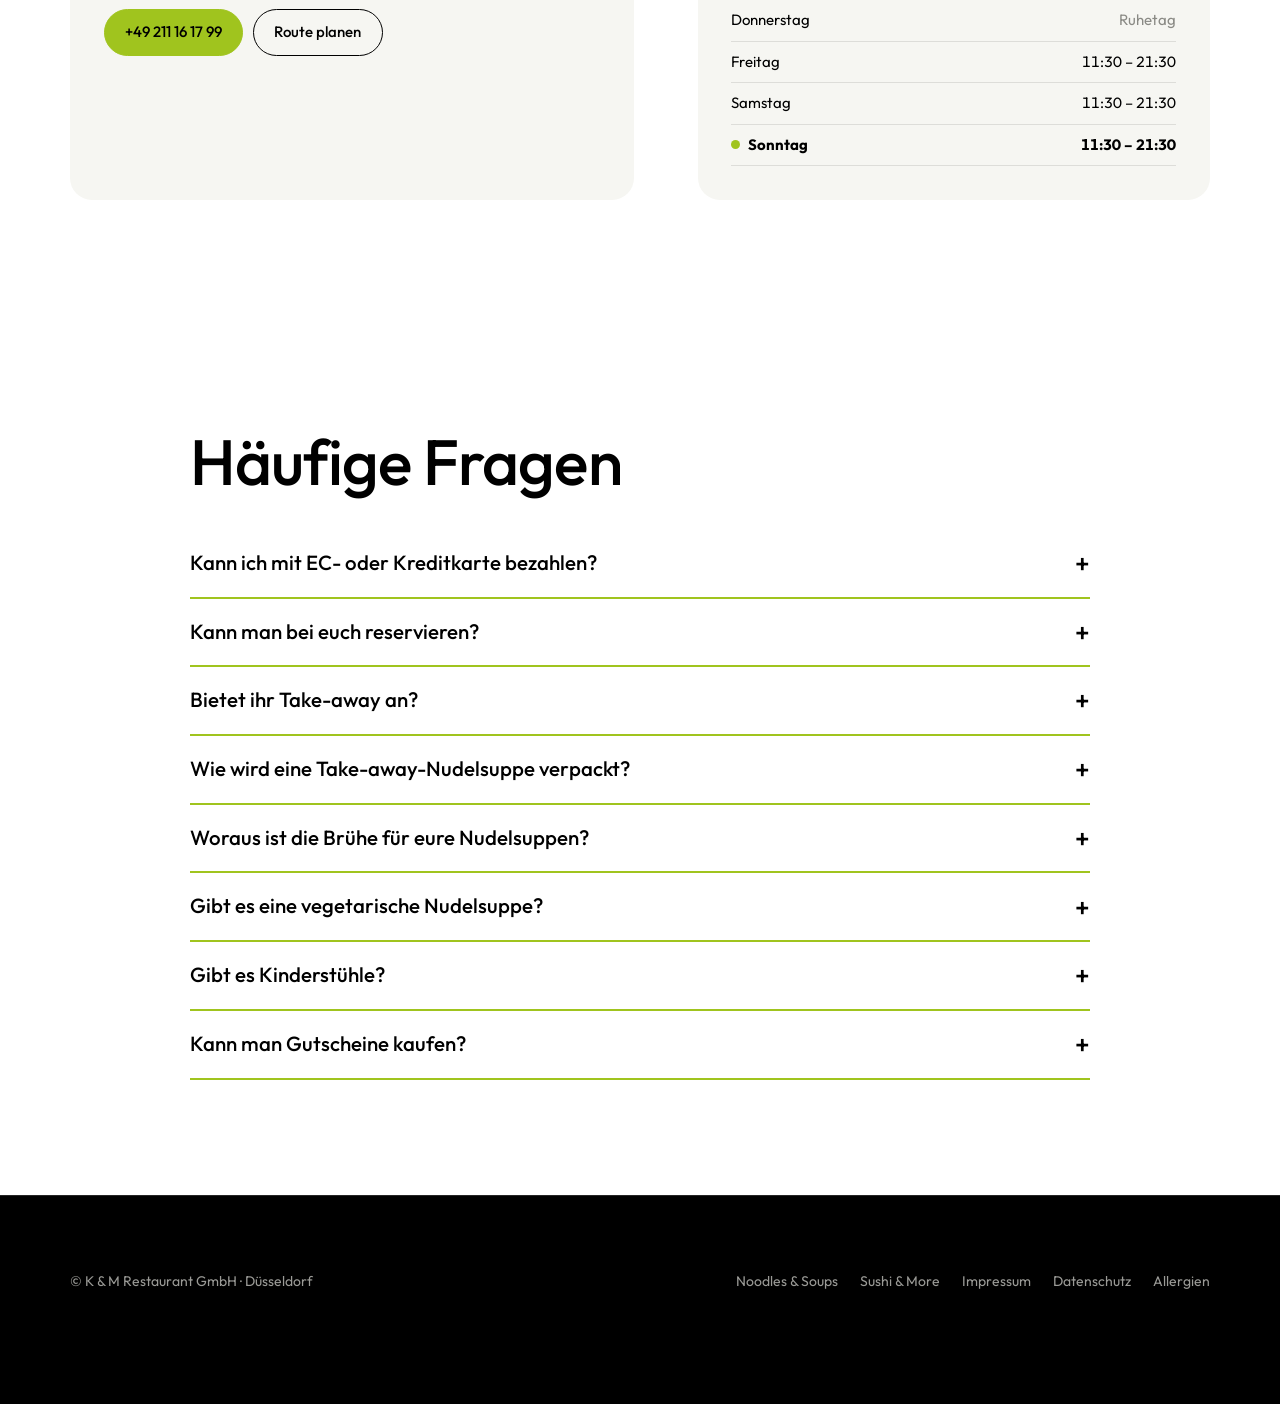
==== commit 26354c99: "2K-Endrender Vorspeisen + Tokusei Miso (voll + Handy-Ausschnitt), Extras und Getränke auf der Nudel-" ====
--- a/noodles/index.html
+++ b/noodles/index.html
@@ -30,7 +30,7 @@
   <button class="pause" type="button" aria-pressed="false" aria-label="Video anhalten"></button>
 </section>
 <section class="vsec ">
-  <video data-bg muted loop playsinline preload="none" poster="../assets/img/n-vorspeisen.jpg" src="../assets/video/n-vorspeisen.mp4"></video>
+  <video data-bg muted loop playsinline preload="none" poster="../assets/img/n-vorspeisen.jpg" src="../assets/video/n-vorspeisen.mp4" data-m="../assets/video/n-vorspeisen-m.mp4"></video>
   <div class="txt rv"><span class="jp" lang="ja">前菜</span>
     <h2>Vorspeisen,<br>frisch angerichtet.</h2>
     <p class="body">Gyoza direkt aus der Pfanne, Kimchi, Edamame und mehr: Unsere Vorspeisen kommen frisch auf den Teller, perfekt zum Teilen vor der Nudelsuppe.</p></div>
@@ -44,7 +44,7 @@
   <button class="pause" type="button" aria-pressed="false" aria-label="Video anhalten"></button>
 </section>
 <section class="vsec ">
-  <video data-bg muted loop playsinline preload="none" poster="../assets/img/n-tokusei.jpg" src="../assets/video/n-tokusei.mp4"></video>
+  <video data-bg muted loop playsinline preload="none" poster="../assets/img/n-tokusei.jpg" src="../assets/video/n-tokusei.mp4" data-m="../assets/video/n-tokusei-m.mp4"></video>
   <div class="txt rv"><span class="jp" lang="ja">特製味噌</span>
     <h2>Tokusei Miso.<br>Die Spezialität des Hauses.</h2>
     <p class="body">Täglich frisch aufgesetzte Miso-Brühe, wellige Miso-Nudeln und obendrauf frisch im Wok gebratenes Gemüse mit Schweinehack und einer Prise Chili.</p></div>
@@ -67,7 +67,7 @@
     <p class="lead">Unsere Karte mit allen Ramen, Reisgerichten und Yakisoba.</p>
     <div class="cats" role="tablist" aria-label="Kategorien"></div>
     <div class="dishes"></div>
-    <p class="note">L = groß, S = klein. Extras (Ei, Mais, Wantan, mehr Gemüse) und Getränke gibt es vor Ort.</p>
+    <p class="note">L = groß, S = klein. Allergene und Zusatzstoffe auf Nachfrage.</p>
   </div>
 </section>
 <section class="reviews" id="bewertungen">
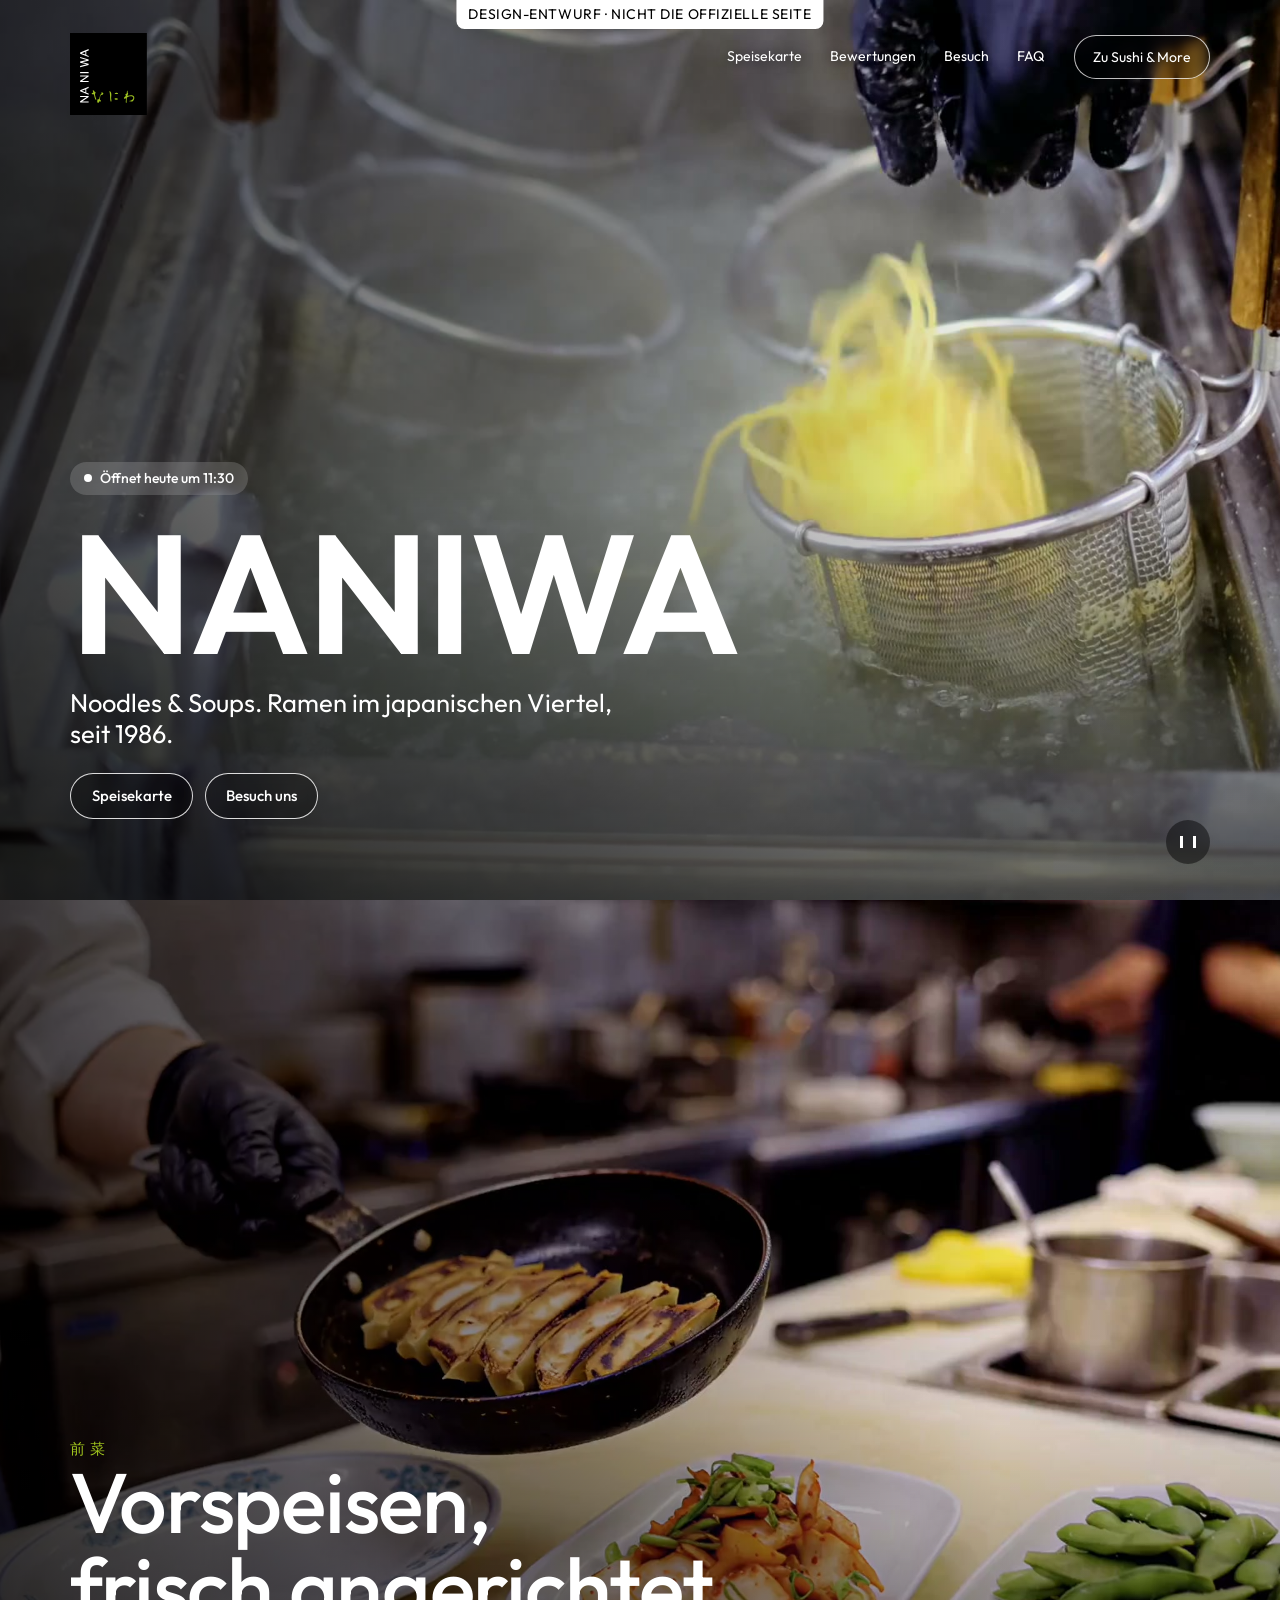
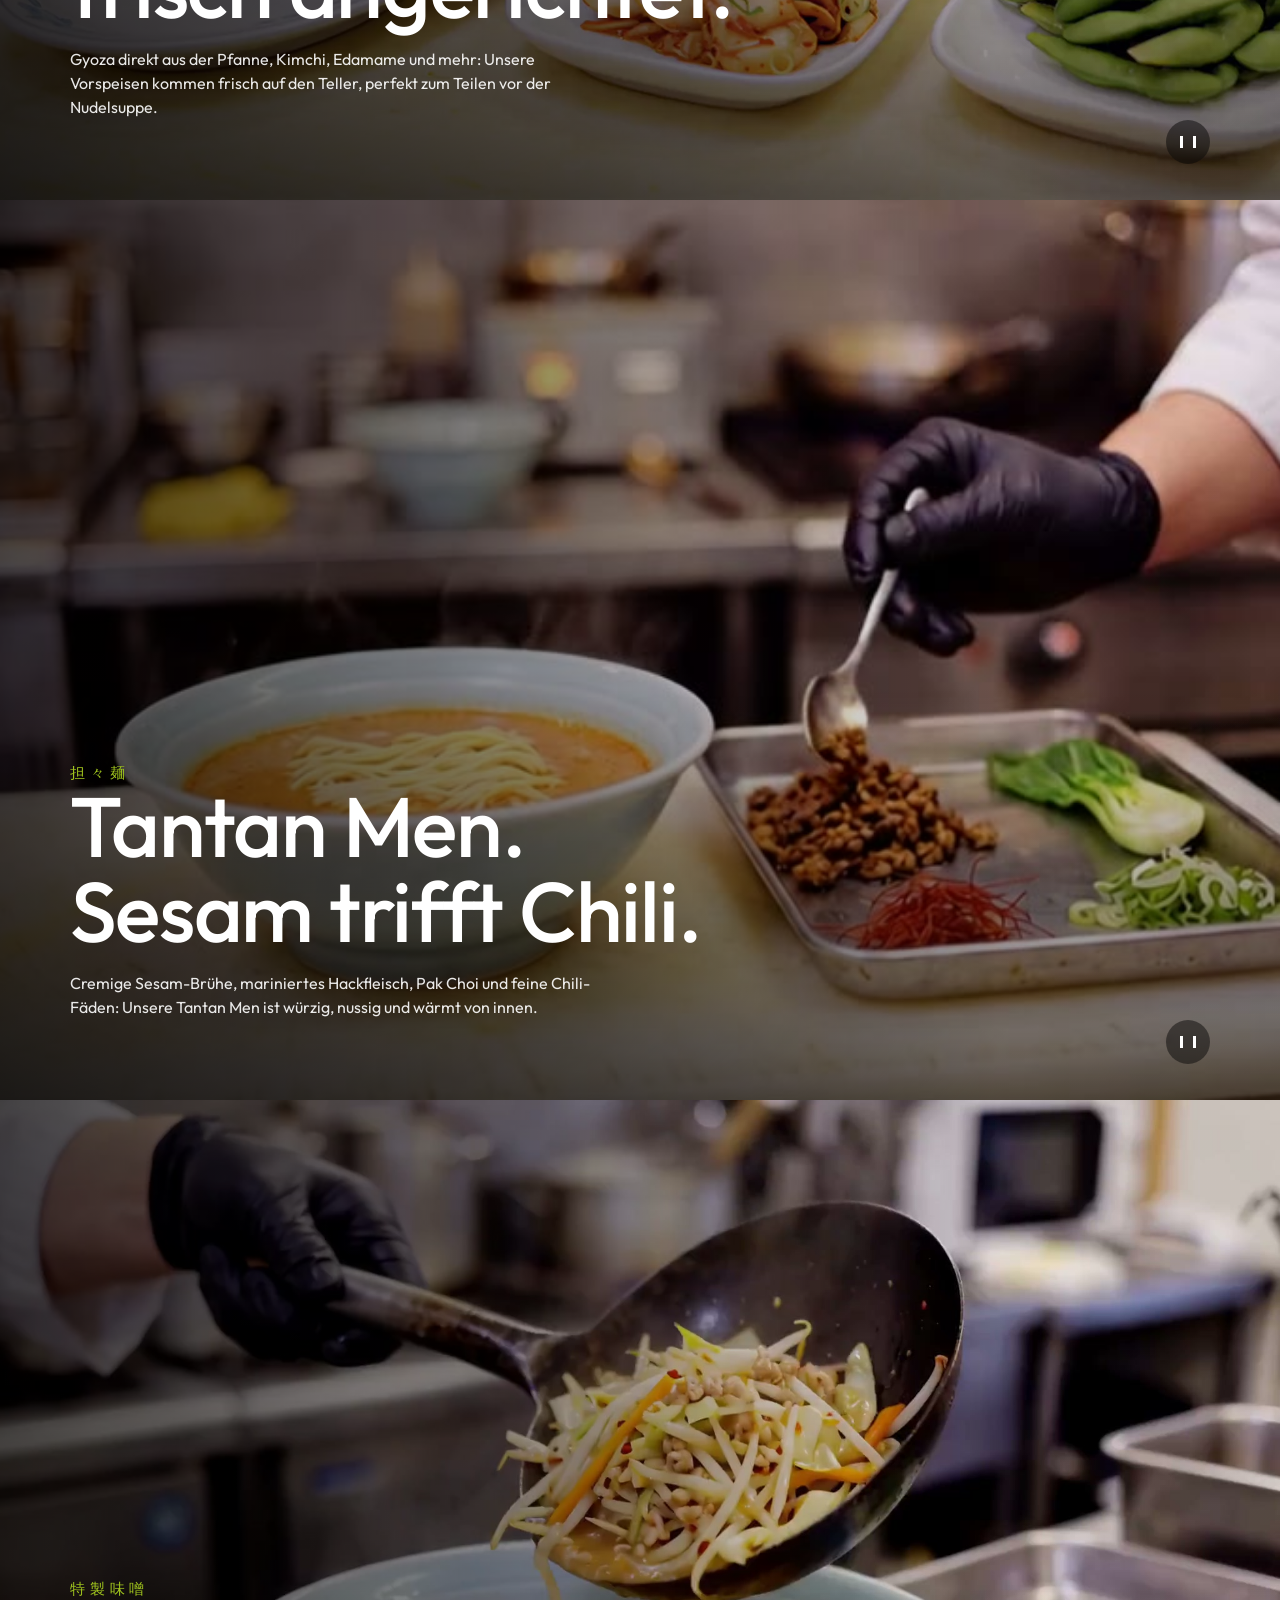
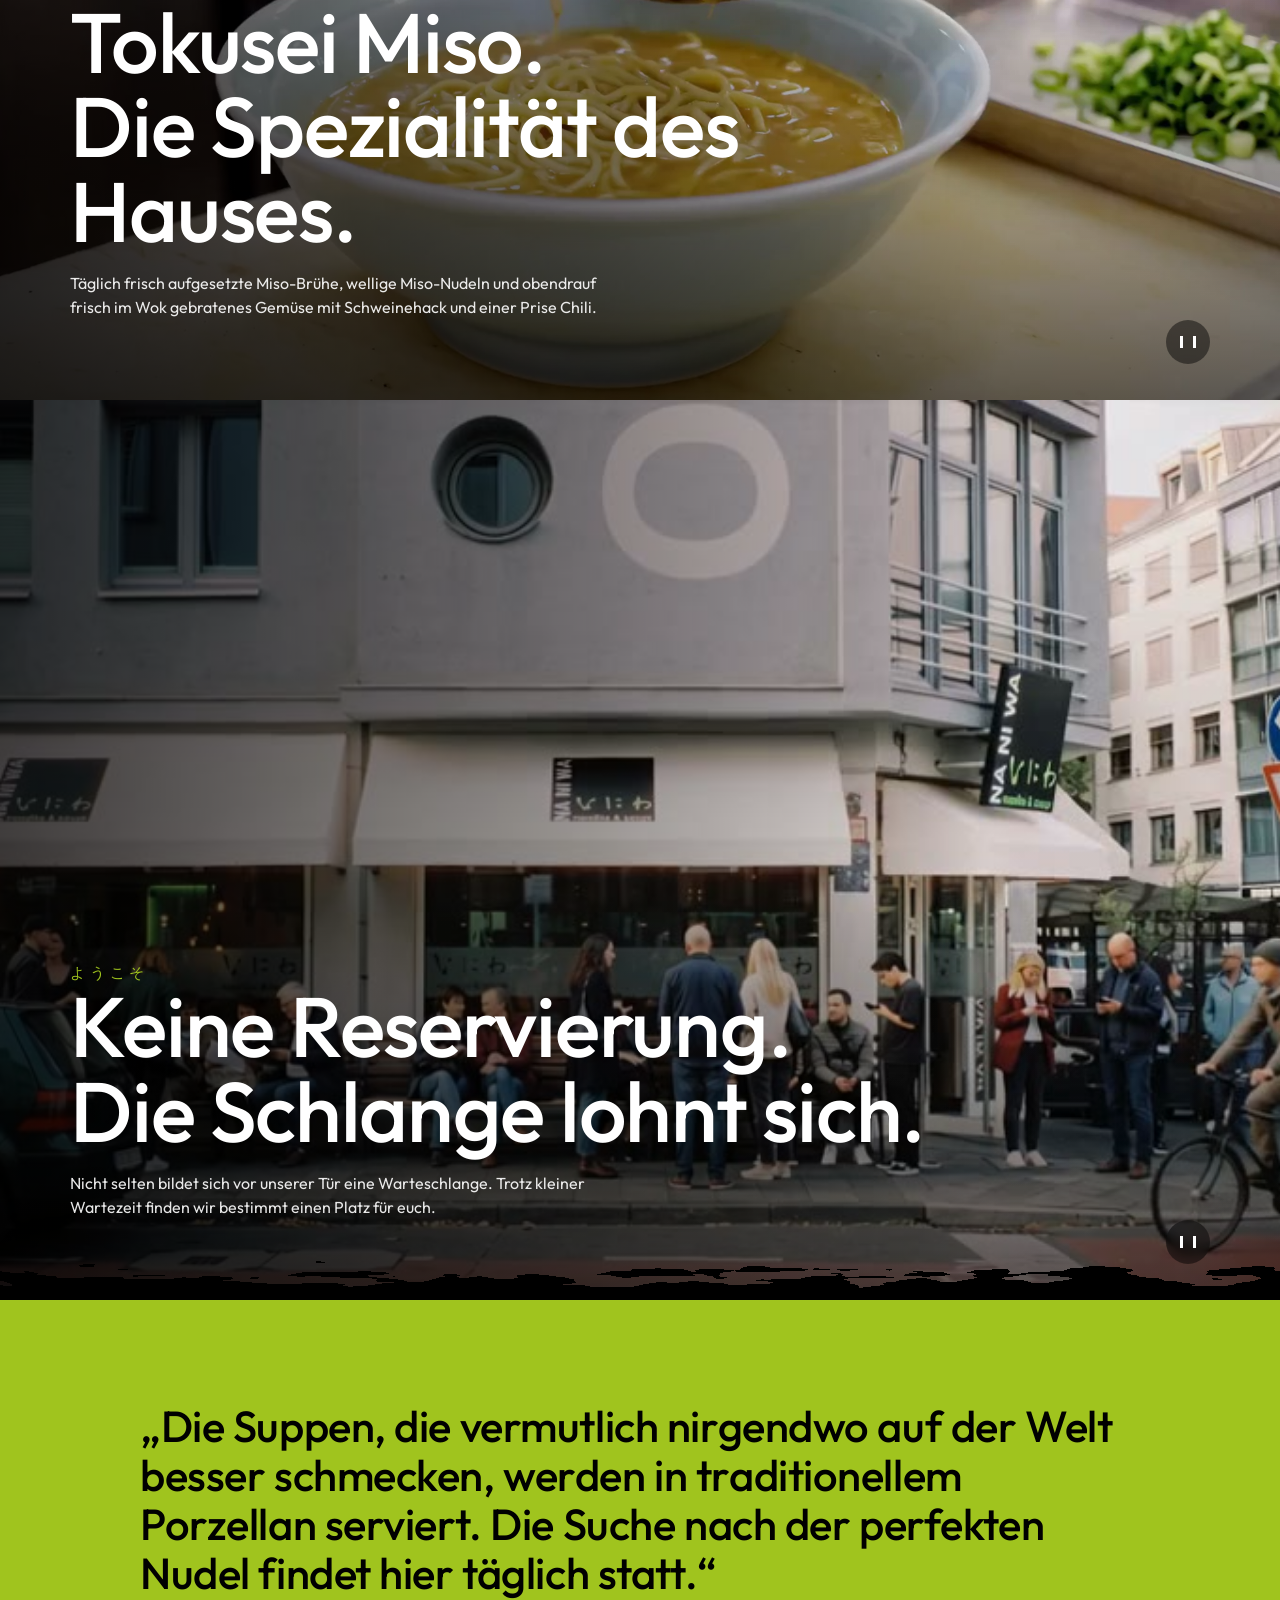
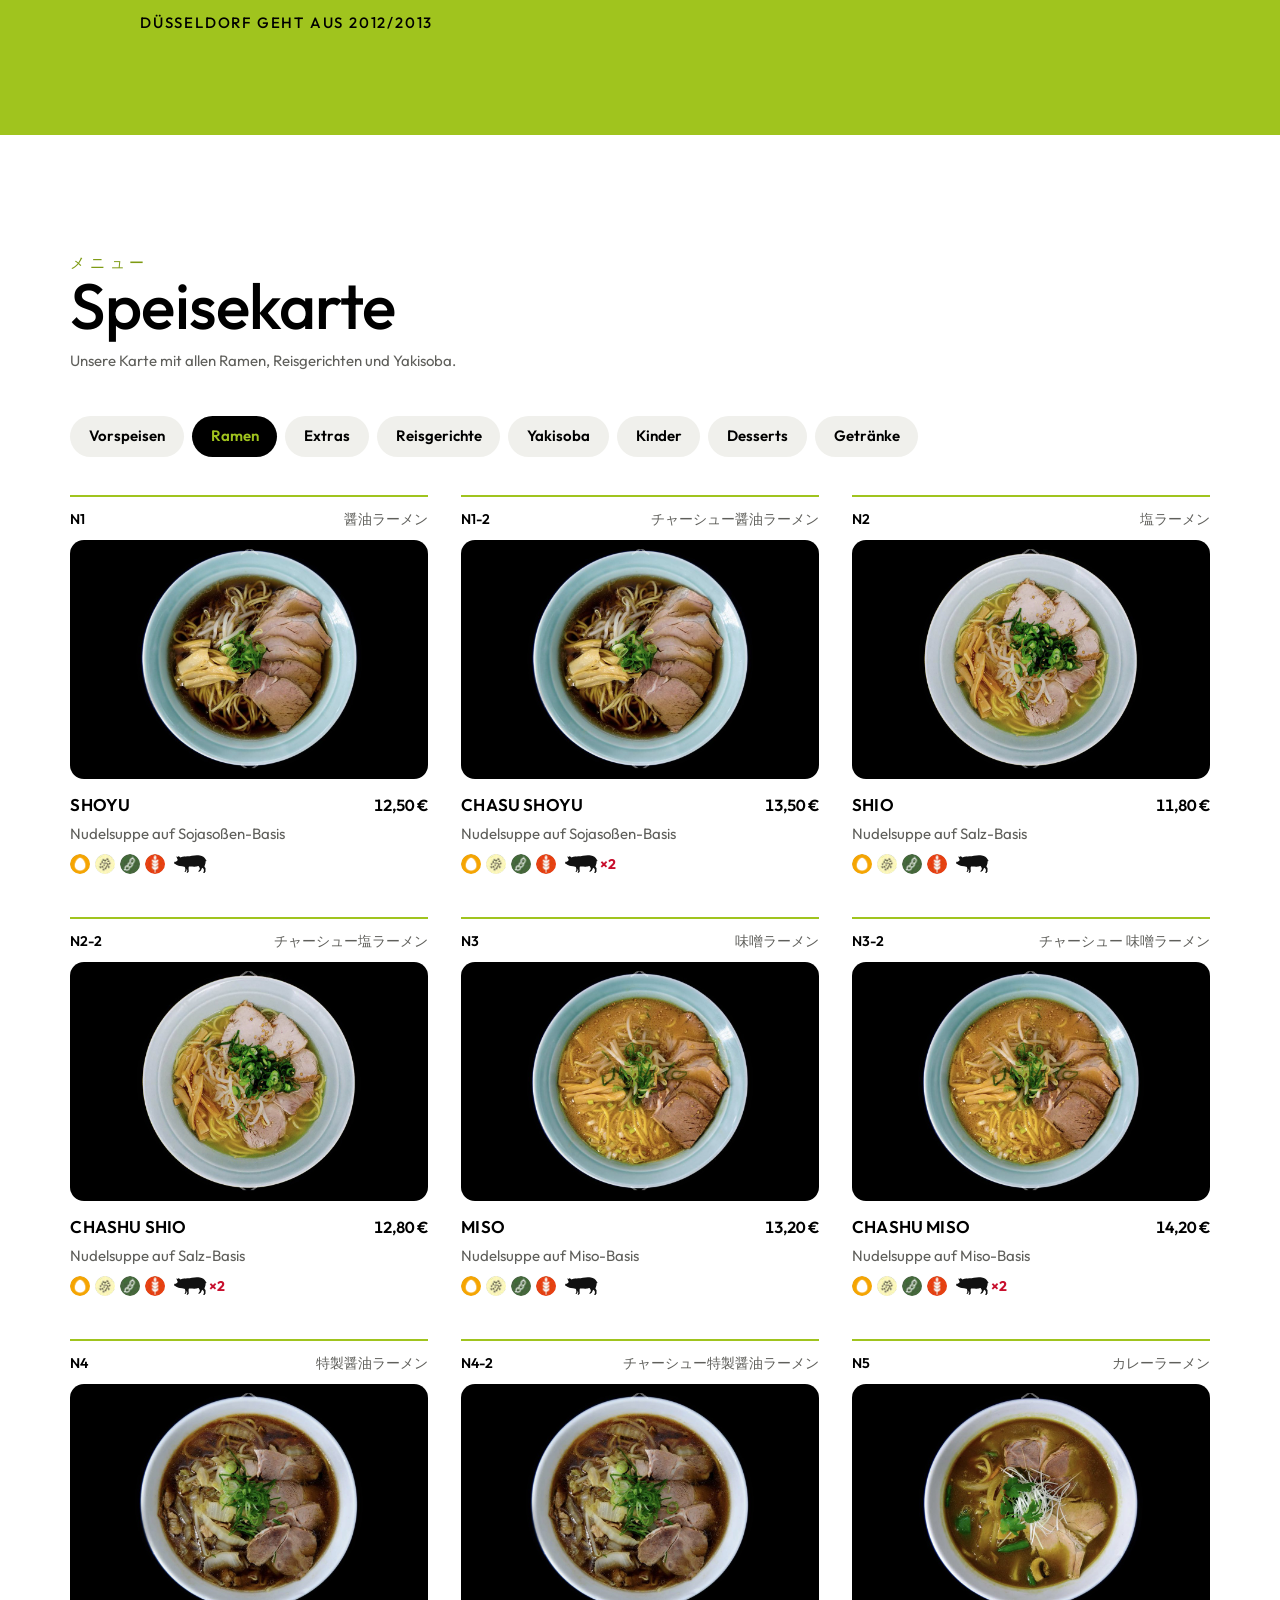
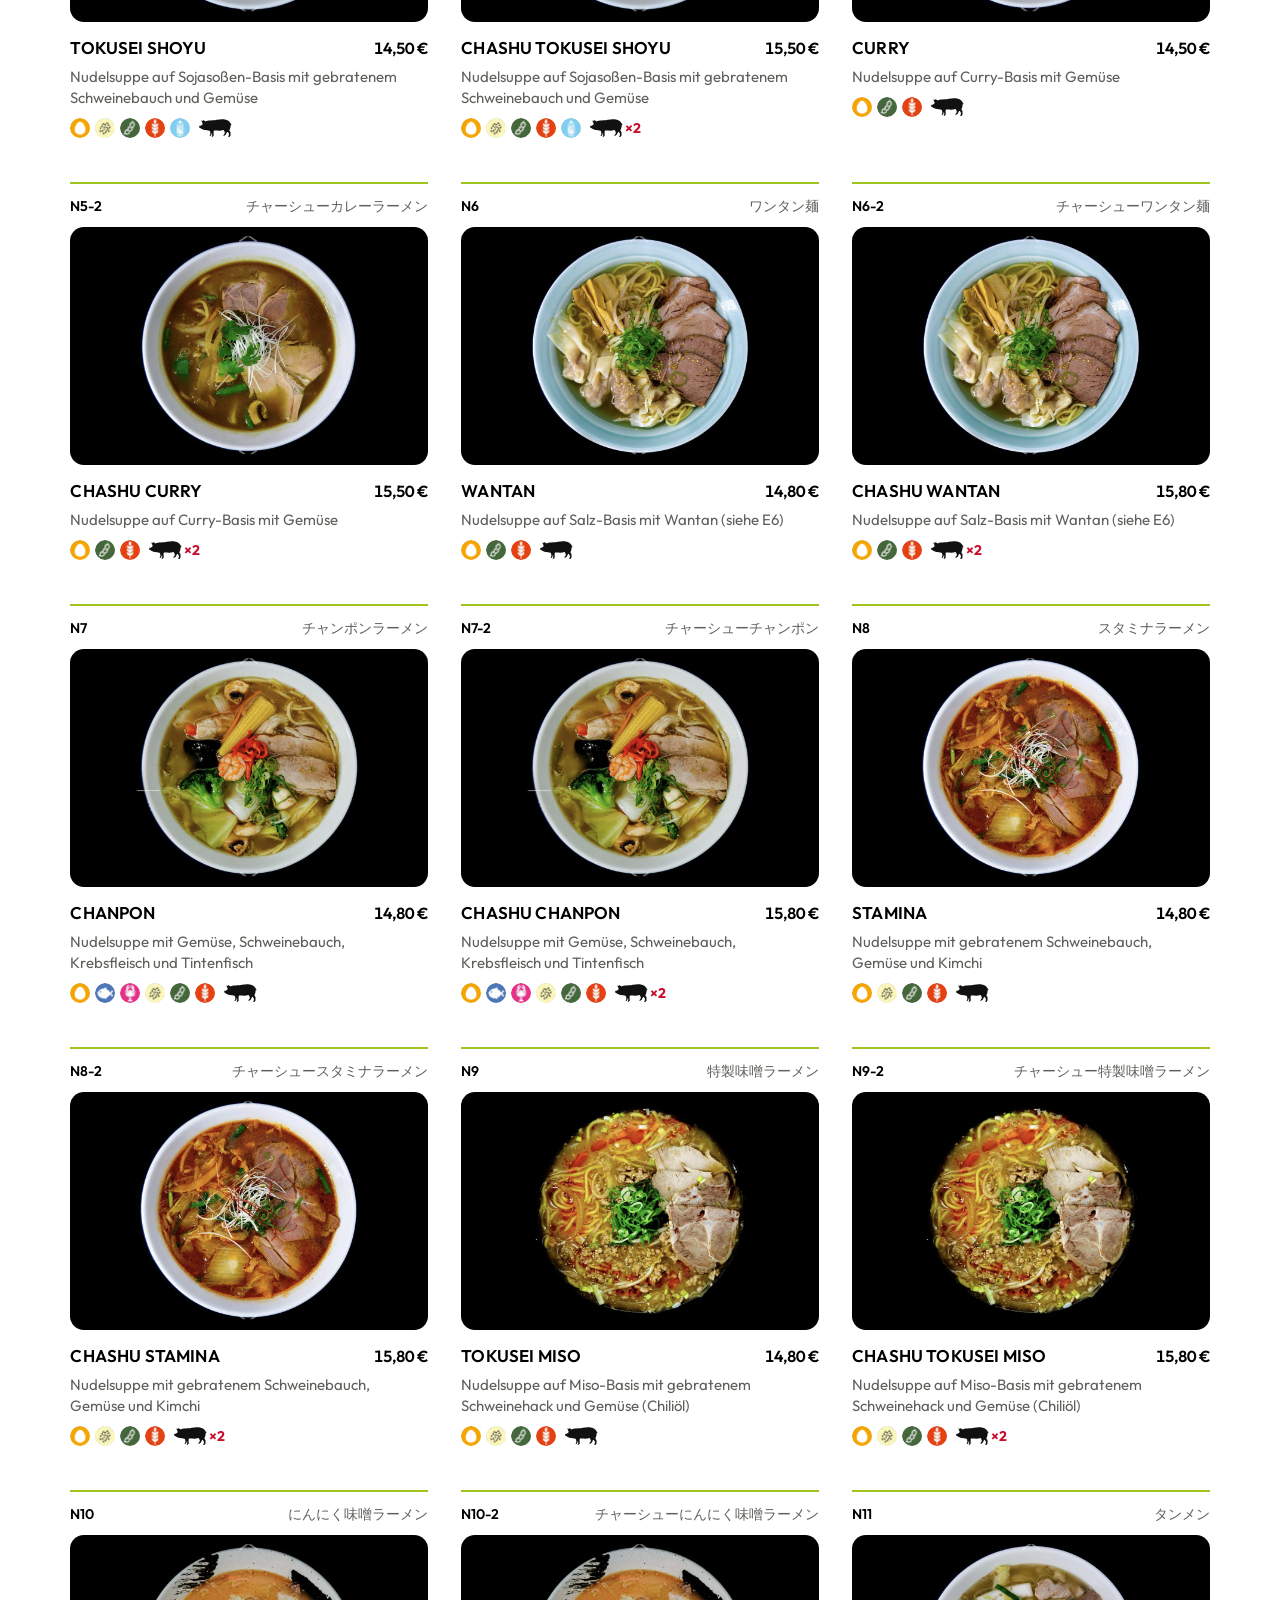
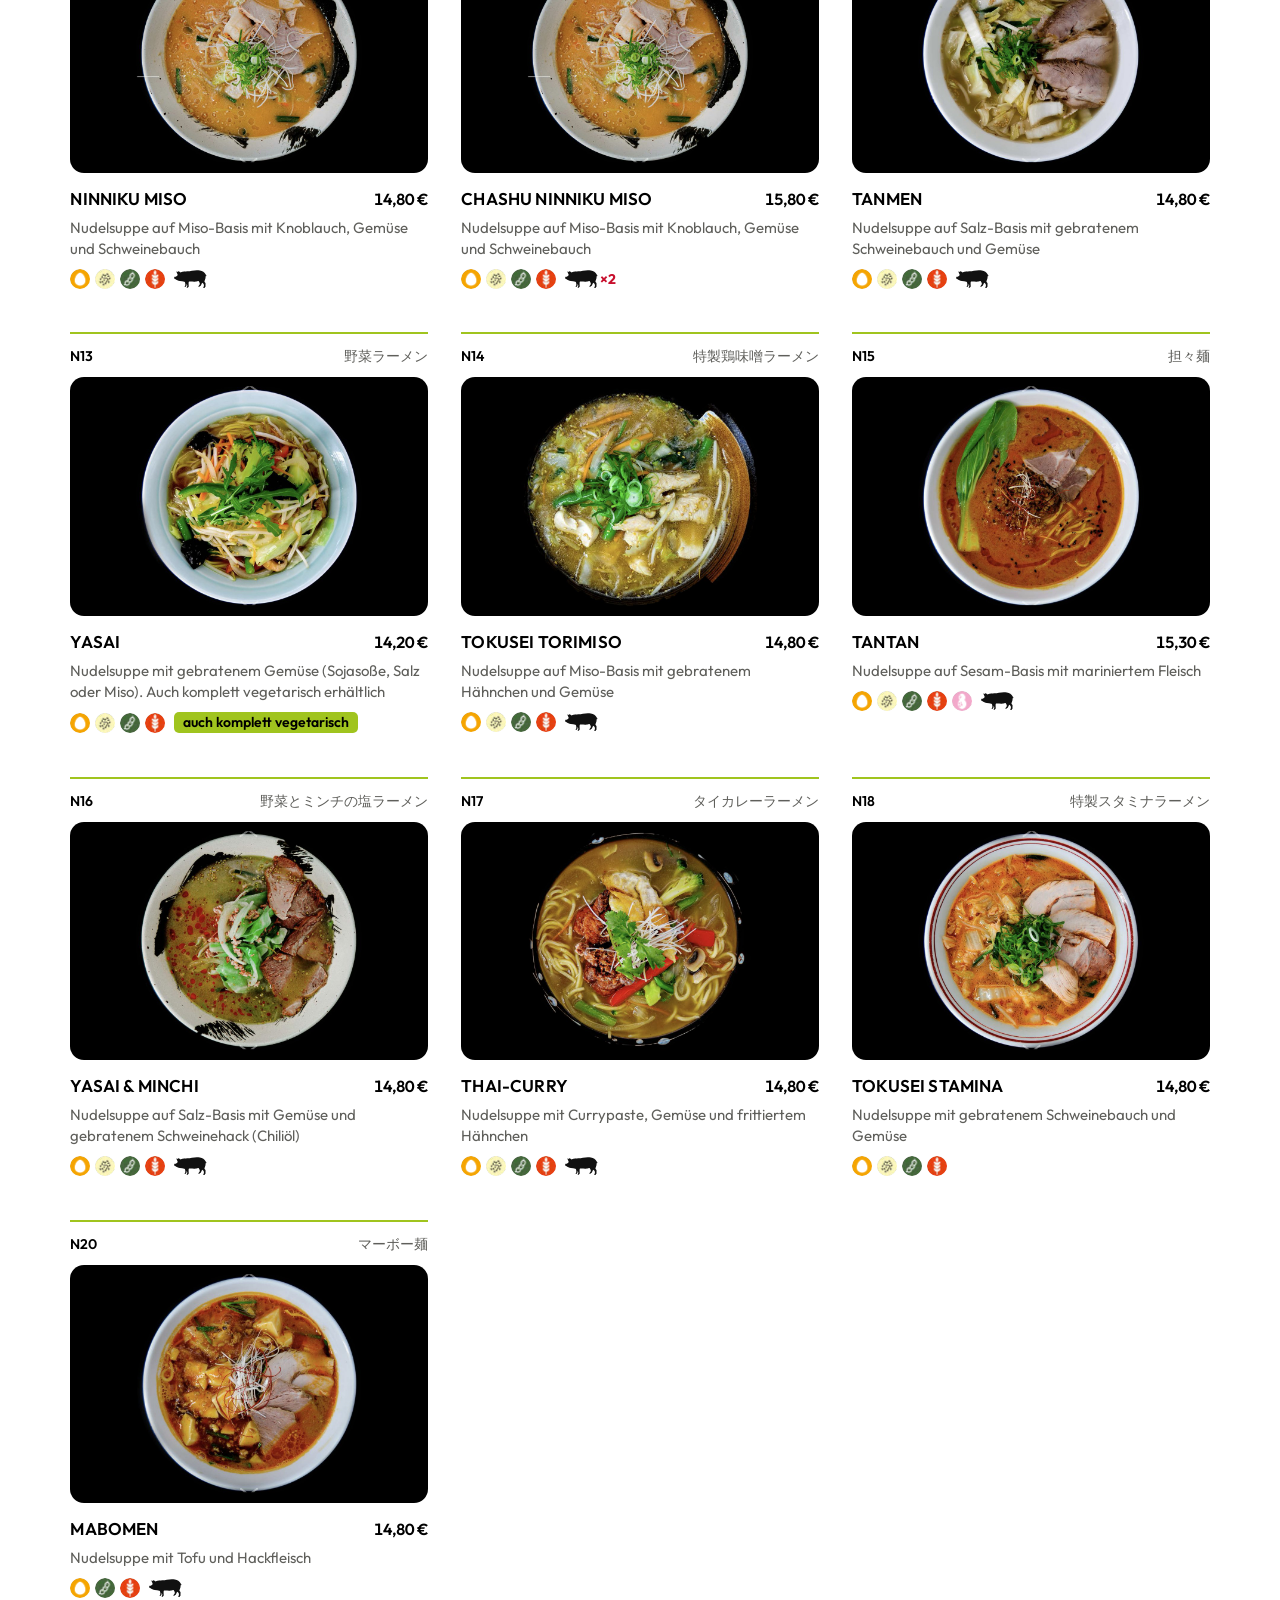
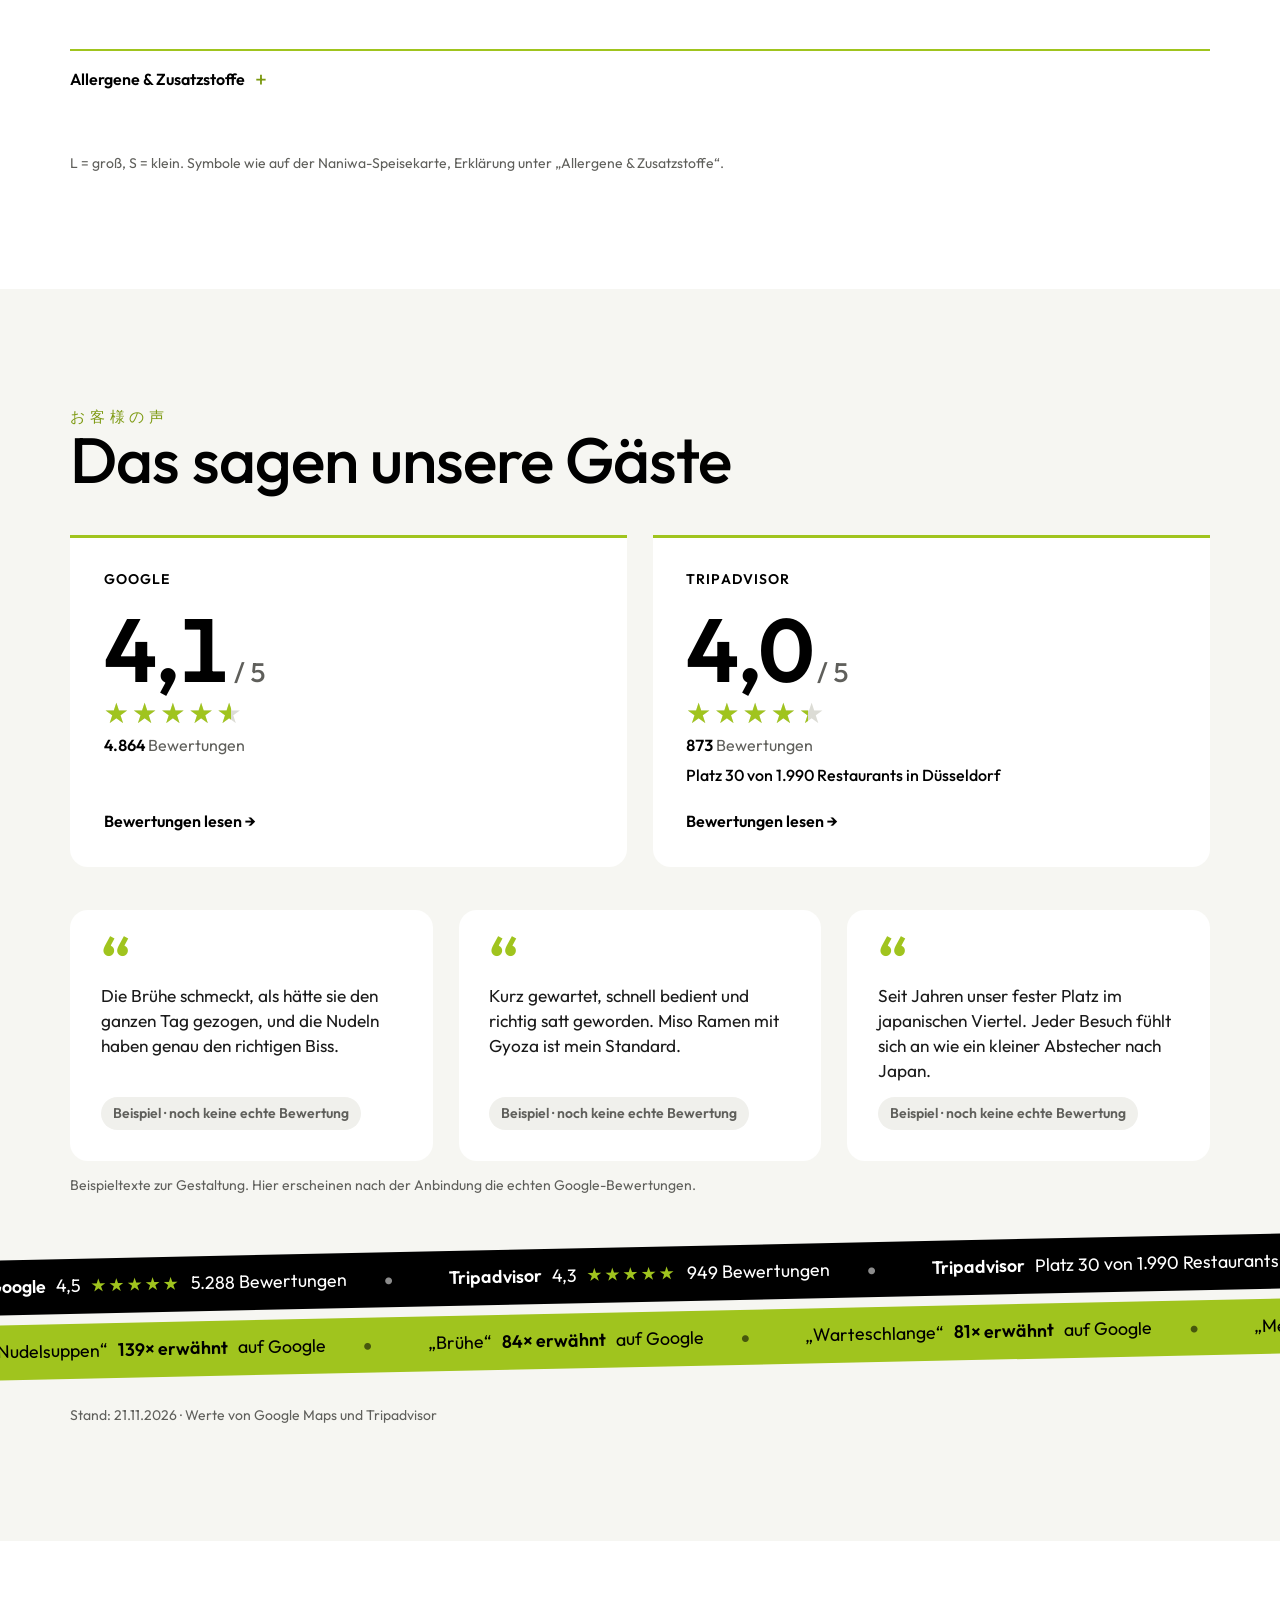
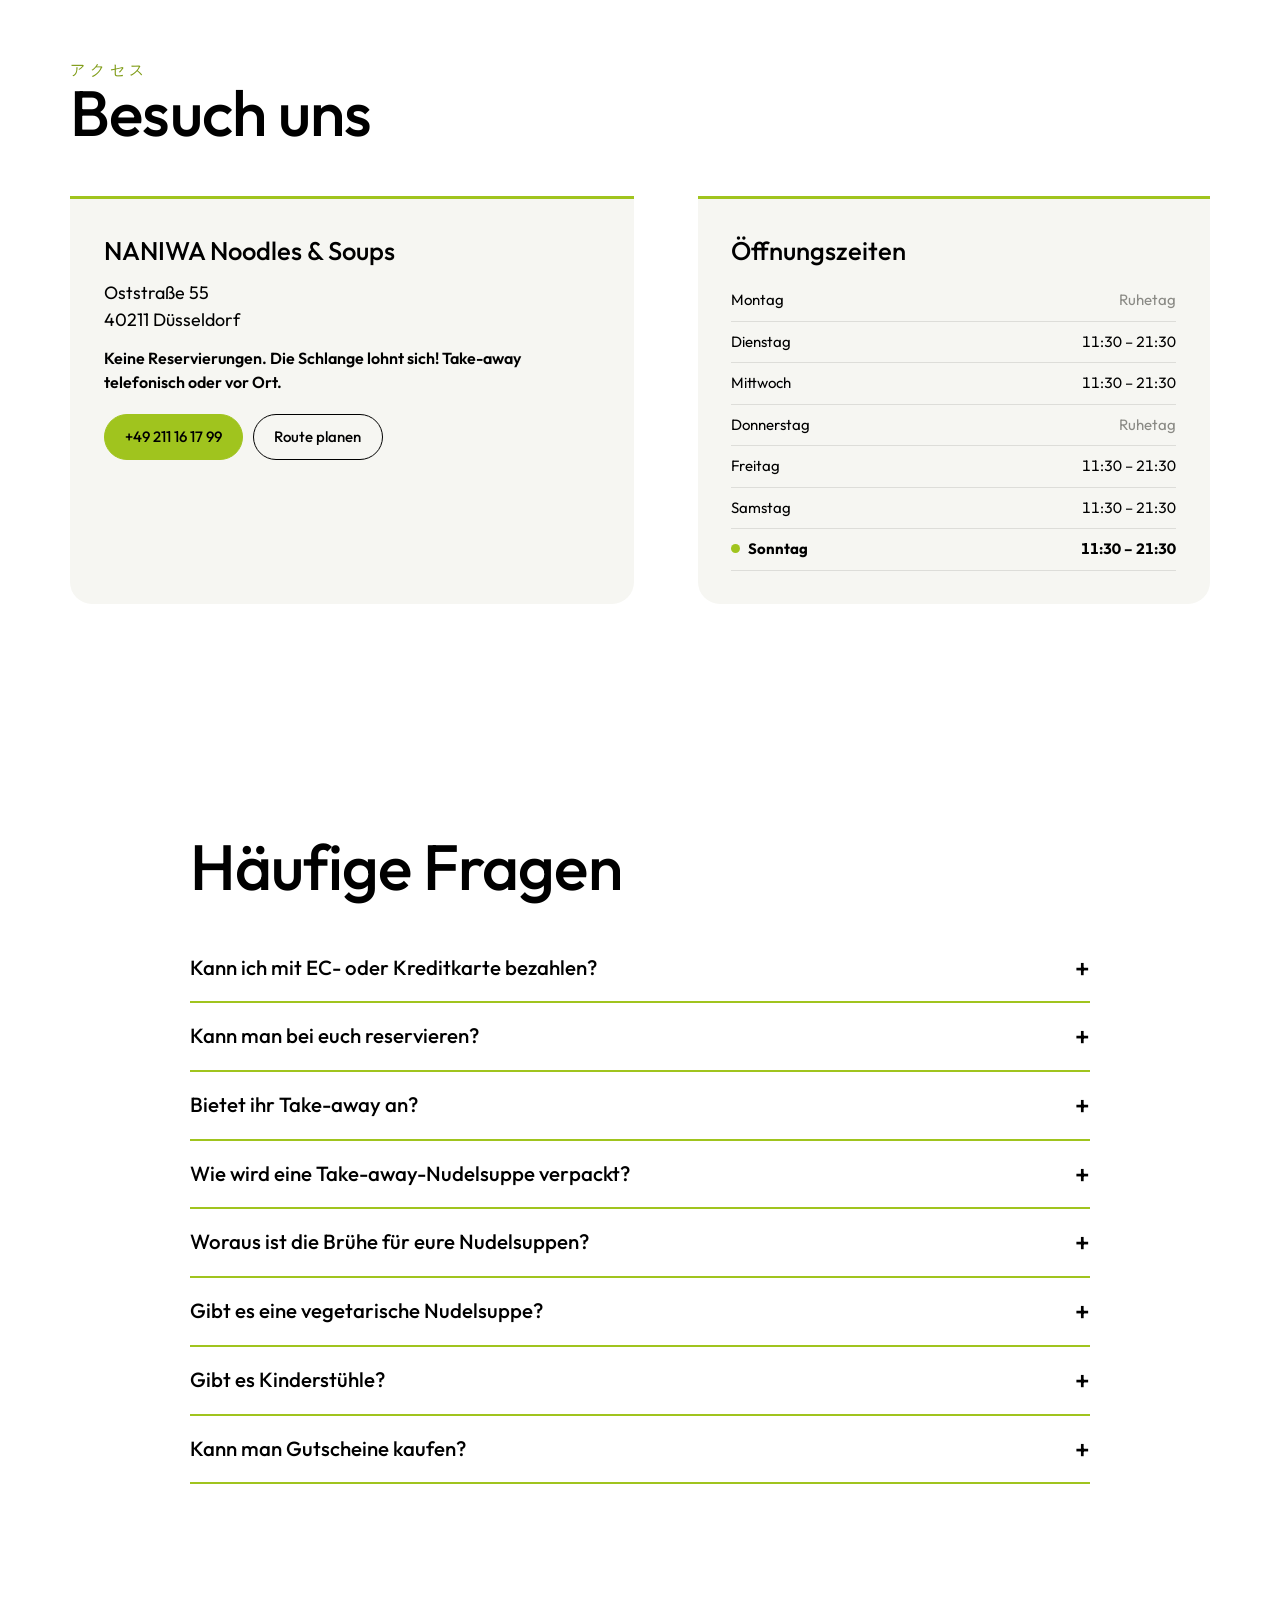
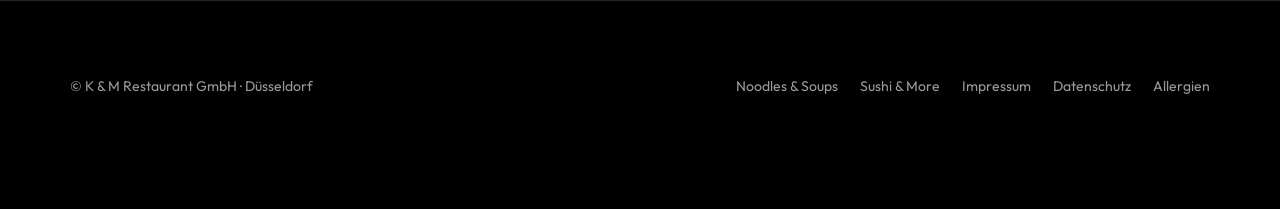
==== commit f2b3e3a0: "Nudel-Karte: Symbole der Original-Speisekarte (Allergene, Zusatzstoffe, Schwein, vegetarisch) + Lege" ====
--- a/noodles/index.html
+++ b/noodles/index.html
@@ -67,7 +67,7 @@
     <p class="lead">Unsere Karte mit allen Ramen, Reisgerichten und Yakisoba.</p>
     <div class="cats" role="tablist" aria-label="Kategorien"></div>
     <div class="dishes"></div>
-    <p class="note">L = groß, S = klein. Allergene und Zusatzstoffe auf Nachfrage.</p>
+    <p class="note">L = groß, S = klein. Symbole wie auf der Naniwa-Speisekarte, Erklärung unter „Allergene &amp; Zusatzstoffe“.</p>
   </div>
 </section>
 <section class="reviews" id="bewertungen">
--- a/assets/style.css
+++ b/assets/style.css
@@ -97,6 +97,24 @@
 .dish .nm{font-size:clamp(17px,1.25vw,20px);font-weight:600;line-height:1.2;letter-spacing:.01em}
 .dish .pr{white-space:nowrap;font-weight:600;font-variant-numeric:tabular-nums;font-size:clamp(16px,1.2vw,19px)}
 .dish .ds{color:#5f5f5b;font-size:15px;line-height:1.4;margin-top:6px}
+.dish .nm .zs{font-size:14px;font-weight:600;color:#6b6b66;margin-left:3px;vertical-align:.5em;line-height:0}
+.dish .sy{display:flex;flex-wrap:wrap;align-items:center;gap:5px;margin-top:10px}
+.dish .sy img,.leg img{width:20px;height:20px;border-radius:50%;flex:none}
+.sw{display:inline-flex;align-items:center;gap:2px;margin-left:4px}
+.sw i{display:block;width:33px;height:18px;background:#111;-webkit-mask:url(img/allergene/schwein.svg) center/contain no-repeat;mask:url(img/allergene/schwein.svg) center/contain no-repeat}
+.sw b{font-size:14px;font-weight:700;color:#c8102e;line-height:1}
+.veg{display:inline-block;font-size:14px;font-weight:600;line-height:1.25;background:var(--lime);color:#000;border-radius:5px;padding:2px 9px;margin-left:4px}
+.leg{margin-top:clamp(30px,4vw,56px);border-top:2px solid var(--lime);padding-top:6px}
+.leg summary{cursor:pointer;font-weight:600;font-size:16px;min-height:44px;display:flex;align-items:center;gap:10px;list-style:none}
+.leg summary::-webkit-details-marker{display:none}
+.leg summary::after{content:"+";font-size:22px;font-weight:400;color:#7d9a12}
+.leg[open] summary::after{content:"–"}
+.leg .lg{display:grid;grid-template-columns:repeat(auto-fill,minmax(min(100%,210px),1fr));gap:10px 26px;margin-top:10px;font-size:14px;color:#3a3a37}
+.leg .lg>span{display:flex;align-items:center;gap:9px}
+.leg .lg .veg,.leg .lg .sw{margin-left:0}
+.leg .zl{margin-top:18px}
+.leg .zl b{display:inline-grid;place-items:center;width:22px;height:22px;border-radius:50%;background:#000;color:var(--lime);font-size:14px;flex:none}
+.leg p{font-size:14px;color:#6b6b66;margin-top:16px}
 .menu .note{color:#5f5f5b;font-size:14px;margin-top:clamp(30px,4vw,56px)}
 .zoom{position:fixed;inset:0;z-index:90;background:rgba(0,0,0,.92);display:none;place-items:center;padding:24px;cursor:zoom-out}
 .zoom.on{display:grid}
